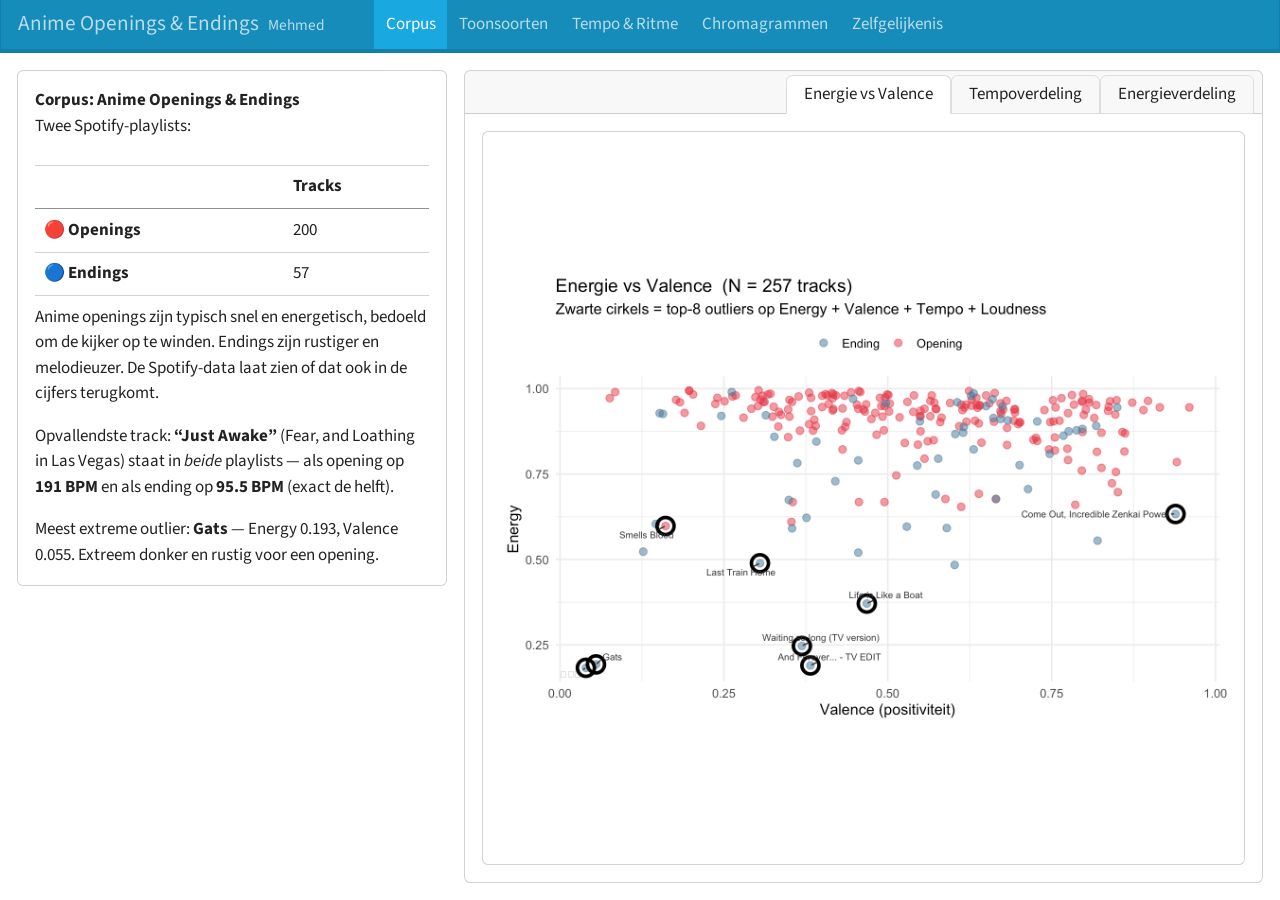
==== index.html @ b769f81e "Week 11: add tempo/rhythm analysis, tempograms, improved layout" ====
<!DOCTYPE html>
<html xmlns="http://www.w3.org/1999/xhtml" lang="en" xml:lang="en"><head>

<meta charset="utf-8">
<meta name="generator" content="quarto-1.6.42">

<meta name="viewport" content="width=device-width, initial-scale=1.0, user-scalable=yes">

<meta name="author" content="Mehmed">

<title>Anime Openings &amp; Endings</title>
<style>
code{white-space: pre-wrap;}
span.smallcaps{font-variant: small-caps;}
div.columns{display: flex; gap: min(4vw, 1.5em);}
div.column{flex: auto; overflow-x: auto;}
div.hanging-indent{margin-left: 1.5em; text-indent: -1.5em;}
ul.task-list{list-style: none;}
ul.task-list li input[type="checkbox"] {
  width: 0.8em;
  margin: 0 0.8em 0.2em -1em; /* quarto-specific, see https://github.com/quarto-dev/quarto-cli/issues/4556 */ 
  vertical-align: middle;
}
</style>


<script src="index_files/libs/clipboard/clipboard.min.js"></script>
<script src="index_files/libs/quarto-html/quarto.js"></script>
<script src="index_files/libs/quarto-html/popper.min.js"></script>
<script src="index_files/libs/quarto-html/tippy.umd.min.js"></script>
<script src="index_files/libs/quarto-html/anchor.min.js"></script>
<link href="index_files/libs/quarto-html/tippy.css" rel="stylesheet">
<link href="index_files/libs/quarto-html/quarto-syntax-highlighting-2f5df379a58b258e96c21c0638c20c03.css" rel="stylesheet" id="quarto-text-highlighting-styles">
<script src="index_files/libs/bootstrap/bootstrap.min.js"></script>
<link href="index_files/libs/bootstrap/bootstrap-icons.css" rel="stylesheet">
<link href="index_files/libs/bootstrap/bootstrap-27db7c3b829d4cfb8eeb6aa21a3af22b.min.css" rel="stylesheet" append-hash="true" id="quarto-bootstrap" data-mode="light">
<script src="index_files/libs/quarto-dashboard/quarto-dashboard.js"></script>
<script src="index_files/libs/quarto-dashboard/stickythead.js"></script>
<script src="index_files/libs/quarto-dashboard/datatables.min.js" kdttablesentinel="true"></script>
<script src="index_files/libs/quarto-dashboard/pdfmake.min.js" kdttablesentinel="true"></script>
<script src="index_files/libs/quarto-dashboard/vfs_fonts.js" kdttablesentinel="true"></script>
<script src="index_files/libs/quarto-dashboard/web-components.js" type="module"></script>
<script src="index_files/libs/quarto-dashboard/components.js"></script>
<link href="index_files/libs/quarto-dashboard/datatables.min.css" rel="stylesheet" kdttablesentinel="true">


</head>

<body class="quarto-dashboard dashboard-fill fullcontent">

<header id="quarto-dashboard-header">
<nav class="navbar navbar-expand-md slim" data-bs-theme="dark">
  <div class="navbar-container container-fluid">
    <button class="navbar-toggler" type="button" data-bs-toggle="collapse" data-bs-target="#dashboard-collapse" aria-controls="dashboard-collapse" aria-expanded="false" aria-label="Toggle navigation">
      <span class="navbar-toggler-icon"></span>
    </button>    


    <div class="navbar-brand-container">       

      <div class="navbar-title">
        <div class="navbar-title-text"><a href="#">Anime Openings &amp; Endings</a></div>
        
        <div class="navbar-author">Mehmed</div>
      </div>
    </div>
<div id="dashboard-collapse" class="navbar-collapse collapse"><ul class="navbar-nav navbar-nav-scroll me-auto" role="tablist"><li class="nav-item" role="presentation"><a id="tab-corpus" class="nav-link active" data-bs-toggle="tab" role="tab" data-bs-target="#corpus" data-scrolling="false" href="#corpus" aria-controls="corpus" aria-selected="true"><span class="nav-link-text">Corpus</span></a></li><li class="nav-item" role="presentation"><a id="tab-toonsoorten" class="nav-link" data-bs-toggle="tab" role="tab" data-bs-target="#toonsoorten" data-scrolling="false" href="#toonsoorten" aria-controls="toonsoorten" aria-selected="false"><span class="nav-link-text">Toonsoorten</span></a></li><li class="nav-item" role="presentation"><a id="tab-tempo-ritme" class="nav-link" data-bs-toggle="tab" role="tab" data-bs-target="#tempo-ritme" data-scrolling="false" href="#tempo-ritme" aria-controls="tempo-ritme" aria-selected="false"><span class="nav-link-text">Tempo &amp; Ritme</span></a></li><li class="nav-item" role="presentation"><a id="tab-chromagrammen" class="nav-link" data-bs-toggle="tab" role="tab" data-bs-target="#chromagrammen" data-scrolling="false" href="#chromagrammen" aria-controls="chromagrammen" aria-selected="false"><span class="nav-link-text">Chromagrammen</span></a></li><li class="nav-item" role="presentation"><a id="tab-zelfgelijkenis" class="nav-link" data-bs-toggle="tab" role="tab" data-bs-target="#zelfgelijkenis" data-scrolling="false" href="#zelfgelijkenis" aria-controls="zelfgelijkenis" aria-selected="false"><span class="nav-link-text">Zelfgelijkenis</span></a></li></ul></div></div>
</nav>
</header>
<div class="page-layout-custom quarto-dashboard-content bslib-gap-spacing html-fill-container bslib-page-fill quarto-dashboard-pages">  

<div class="bslib-grid-item html-fill-item tab-content bslib-grid" data-layout="fill" style="display: grid; grid-template-columns: minmax(3em, 1fr);
grid-auto-rows: minmax(0, 1fr);">
<div id="corpus" class="dashboard-page tab-pane show active html-fill-item html-fill-container" data-orientation="columns" aria-labelledby="tab-corpus">
<div class="html-fill-item html-fill-container bslib-grid" style="display: grid; grid-template-columns: minmax(3em, 35fr) minmax(3em, 65fr);
grid-auto-rows: minmax(0, 1fr);">
<div class="html-fill-item html-fill-container bslib-grid" style="display: grid; grid-template-rows: minmax(3em, 1fr); grid-auto-columns: minmax(0, 1fr);">
<div class="html-fill-item html-fill-container bslib-grid" style="display: grid; grid-template-columns: minmax(3em, 1fr);
grid-auto-rows: minmax(0, 1fr);">
<div class="html-fill-item html-fill-container bslib-grid" style="display: grid; grid-template-rows: minmax(3em, max-content); grid-auto-columns: minmax(0, 1fr);">
<div class="card html-fill-item html-fill-container bslib-card" data-fill="false" data-bslib-card-init="" data-require-bs-caller="card()" data-full-screen="false">
<div class="card-body html-fill-item html-fill-container">
<strong>Corpus: Anime Openings &amp; Endings</strong>
<p>Twee Spotify-playlists:</p>
<table class="caption-top table">
<thead>
<tr class="header">
<th></th>
<th>Tracks</th>
</tr>
</thead>
<tbody>
<tr class="odd">
<td>🔴 <strong>Openings</strong></td>
<td>200</td>
</tr>
<tr class="even">
<td>🔵 <strong>Endings</strong></td>
<td>57</td>
</tr>
</tbody>
</table>
<p>Anime openings zijn typisch snel en energetisch, bedoeld om de kijker op te winden. Endings zijn rustiger en melodieuzer. De Spotify-data laat zien of dat ook in de cijfers terugkomt.</p>
<p>Opvallendste track: <strong>“Just Awake”</strong> (Fear, and Loathing in Las Vegas) staat in <em>beide</em> playlists — als opening op <strong>191 BPM</strong> en als ending op <strong>95.5 BPM</strong> (exact de helft).</p>
<p>Meest extreme outlier: <strong>Gats</strong> — Energy 0.193, Valence 0.055. Extreem donker en rustig voor een opening.</p>
</div>
<bslib-tooltip placement="auto" bsoptions="[]" data-require-bs-version="5" data-require-bs-caller="tooltip()">
    <template>Expand</template>
    <span class="bslib-full-screen-enter badge rounded-pill">
        <svg xmlns="http://www.w3.org/2000/svg" viewbox="0 0 24 24" style="height:1em;width:1em;" aria-hidden="true" role="img"><path d="M20 5C20 4.4 19.6 4 19 4H13C12.4 4 12 3.6 12 3C12 2.4 12.4 2 13 2H21C21.6 2 22 2.4 22 3V11C22 11.6 21.6 12 21 12C20.4 12 20 11.6 20 11V5ZM4 19C4 19.6 4.4 20 5 20H11C11.6 20 12 20.4 12 21C12 21.6 11.6 22 11 22H3C2.4 22 2 21.6 2 21V13C2 12.4 2.4 12 3 12C3.6 12 4 12.4 4 13V19Z"></path></svg>
    </span>
</bslib-tooltip><script data-bslib-card-init="">bslib.Card.initializeAllCards();</script></div>
</div>
</div>
</div><div class="html-fill-item html-fill-container bslib-grid" style="display: grid; grid-template-columns: minmax(3em, 1fr);
grid-auto-rows: minmax(0, 1fr);">
<div class="card tabset html-fill-item html-fill-container bslib-card" data-bslib-card-init="" data-require-bs-caller="card()" data-full-screen="false">
<div class="card-header bslib-navs-card-title"><div class="card-title"><span style="display: inline">

</span></div><ul class="nav nav-tabs card-header-tabs" role="tablist" data-tabsetid="card-tabset-2"><li class="nav-item" role="presentation"><a href="#card-tabset-2-1" role="tab" data-toggle="tab" data-bs-toggle="tab" data-value="Energie vs Valence" aria-selected="true" class="nav-link active">Energie vs Valence</a></li><li class="nav-item" role="presentation"><a href="#card-tabset-2-2" role="tab" data-toggle="tab" data-bs-toggle="tab" data-value="Tempoverdeling" aria-selected="false" class="nav-link">Tempoverdeling</a></li><li class="nav-item" role="presentation"><a href="#card-tabset-2-3" role="tab" data-toggle="tab" data-bs-toggle="tab" data-value="Energieverdeling" aria-selected="false" class="nav-link">Energieverdeling</a></li></ul></div>



<div class="tab-content html-fill-item html-fill-container" data-tabset-id="card-tabset-2"><div class="tab-pane active show html-fill-item html-fill-container" role="tabpanel" id="card-tabset-2-1"><div class="card-body html-fill-item html-fill-container" data-title="Energie vs Valence">
<div class="html-fill-item html-fill-container bslib-grid" style="display: grid; grid-template-rows: minmax(3em, 1fr); grid-auto-columns: minmax(0, 1fr);">
<div class="card cell html-fill-item html-fill-container bslib-card" data-bslib-card-init="" data-require-bs-caller="card()" data-full-screen="false">
<div class="card-body html-fill-item html-fill-container">
<div class="cell-output-display html-fill-item html-fill-container">
<img src="index_files/figure-html/corpus-scatter-1.png" class="img-fluid quarto-dashboard-img-contain">
</div>
</div>
<bslib-tooltip placement="auto" bsoptions="[]" data-require-bs-version="5" data-require-bs-caller="tooltip()">
    <template>Expand</template>
    <span class="bslib-full-screen-enter badge rounded-pill">
        <svg xmlns="http://www.w3.org/2000/svg" viewbox="0 0 24 24" style="height:1em;width:1em;" aria-hidden="true" role="img"><path d="M20 5C20 4.4 19.6 4 19 4H13C12.4 4 12 3.6 12 3C12 2.4 12.4 2 13 2H21C21.6 2 22 2.4 22 3V11C22 11.6 21.6 12 21 12C20.4 12 20 11.6 20 11V5ZM4 19C4 19.6 4.4 20 5 20H11C11.6 20 12 20.4 12 21C12 21.6 11.6 22 11 22H3C2.4 22 2 21.6 2 21V13C2 12.4 2.4 12 3 12C3.6 12 4 12.4 4 13V19Z"></path></svg>
    </span>
</bslib-tooltip><script data-bslib-card-init="">bslib.Card.initializeAllCards();</script></div>
</div>
</div></div><div class="tab-pane html-fill-item html-fill-container" role="tabpanel" id="card-tabset-2-2"><div class="card-body html-fill-item html-fill-container" data-title="Tempoverdeling">
<div class="html-fill-item html-fill-container bslib-grid" style="display: grid; grid-template-rows: minmax(3em, 1fr); grid-auto-columns: minmax(0, 1fr);">
<div class="card cell html-fill-item html-fill-container bslib-card" data-bslib-card-init="" data-require-bs-caller="card()" data-full-screen="false">
<div class="card-body html-fill-item html-fill-container">
<div class="cell-output-display html-fill-item html-fill-container">
<img src="index_files/figure-html/tempo-dist-1.png" class="img-fluid quarto-dashboard-img-contain">
</div>
</div>
<bslib-tooltip placement="auto" bsoptions="[]" data-require-bs-version="5" data-require-bs-caller="tooltip()">
    <template>Expand</template>
    <span class="bslib-full-screen-enter badge rounded-pill">
        <svg xmlns="http://www.w3.org/2000/svg" viewbox="0 0 24 24" style="height:1em;width:1em;" aria-hidden="true" role="img"><path d="M20 5C20 4.4 19.6 4 19 4H13C12.4 4 12 3.6 12 3C12 2.4 12.4 2 13 2H21C21.6 2 22 2.4 22 3V11C22 11.6 21.6 12 21 12C20.4 12 20 11.6 20 11V5ZM4 19C4 19.6 4.4 20 5 20H11C11.6 20 12 20.4 12 21C12 21.6 11.6 22 11 22H3C2.4 22 2 21.6 2 21V13C2 12.4 2.4 12 3 12C3.6 12 4 12.4 4 13V19Z"></path></svg>
    </span>
</bslib-tooltip><script data-bslib-card-init="">bslib.Card.initializeAllCards();</script></div>
</div>
</div></div><div class="tab-pane html-fill-item html-fill-container" role="tabpanel" id="card-tabset-2-3"><div class="card-body html-fill-item html-fill-container" data-title="Energieverdeling">
<div class="html-fill-item html-fill-container bslib-grid" style="display: grid; grid-template-rows: minmax(3em, 1fr); grid-auto-columns: minmax(0, 1fr);">
<div class="card cell html-fill-item html-fill-container bslib-card" data-bslib-card-init="" data-require-bs-caller="card()" data-full-screen="false">
<div class="card-body html-fill-item html-fill-container">
<div class="cell-output-display html-fill-item html-fill-container">
<img src="index_files/figure-html/energy-dist-1.png" class="img-fluid quarto-dashboard-img-contain">
</div>
</div>
<bslib-tooltip placement="auto" bsoptions="[]" data-require-bs-version="5" data-require-bs-caller="tooltip()">
    <template>Expand</template>
    <span class="bslib-full-screen-enter badge rounded-pill">
        <svg xmlns="http://www.w3.org/2000/svg" viewbox="0 0 24 24" style="height:1em;width:1em;" aria-hidden="true" role="img"><path d="M20 5C20 4.4 19.6 4 19 4H13C12.4 4 12 3.6 12 3C12 2.4 12.4 2 13 2H21C21.6 2 22 2.4 22 3V11C22 11.6 21.6 12 21 12C20.4 12 20 11.6 20 11V5ZM4 19C4 19.6 4.4 20 5 20H11C11.6 20 12 20.4 12 21C12 21.6 11.6 22 11 22H3C2.4 22 2 21.6 2 21V13C2 12.4 2.4 12 3 12C3.6 12 4 12.4 4 13V19Z"></path></svg>
    </span>
</bslib-tooltip><script data-bslib-card-init="">bslib.Card.initializeAllCards();</script></div>
</div>
</div></div></div><bslib-tooltip placement="auto" bsoptions="[]" data-require-bs-version="5" data-require-bs-caller="tooltip()">
    <template>Expand</template>
    <span class="bslib-full-screen-enter badge rounded-pill">
        <svg xmlns="http://www.w3.org/2000/svg" viewbox="0 0 24 24" style="height:1em;width:1em;" aria-hidden="true" role="img"><path d="M20 5C20 4.4 19.6 4 19 4H13C12.4 4 12 3.6 12 3C12 2.4 12.4 2 13 2H21C21.6 2 22 2.4 22 3V11C22 11.6 21.6 12 21 12C20.4 12 20 11.6 20 11V5ZM4 19C4 19.6 4.4 20 5 20H11C11.6 20 12 20.4 12 21C12 21.6 11.6 22 11 22H3C2.4 22 2 21.6 2 21V13C2 12.4 2.4 12 3 12C3.6 12 4 12.4 4 13V19Z"></path></svg>
    </span>
</bslib-tooltip><script data-bslib-card-init="">bslib.Card.initializeAllCards();</script></div>
</div>
</div>
</div><div id="toonsoorten" class="dashboard-page tab-pane grid-skip html-fill-item html-fill-container" data-orientation="columns" aria-labelledby="tab-toonsoorten">
<div class="html-fill-item html-fill-container bslib-grid" style="display: grid; grid-template-columns: minmax(3em, 50fr) minmax(3em, 50fr);
grid-auto-rows: minmax(0, 1fr);">
<div class="html-fill-item html-fill-container bslib-grid" style="display: grid; grid-template-rows: minmax(3em, 1fr) minmax(3em, 1fr); grid-auto-columns: minmax(0, 1fr);">
<div class="html-fill-item html-fill-container bslib-grid" style="display: grid; grid-template-columns: minmax(3em, 1fr);
grid-auto-rows: minmax(0, 1fr);">
<div class="html-fill-item html-fill-container bslib-grid" style="display: grid; grid-template-rows: minmax(3em, 1fr); grid-auto-columns: minmax(0, 1fr);">
<div class="card cell html-fill-item html-fill-container bslib-card" data-bslib-card-init="" data-require-bs-caller="card()" data-full-screen="false">
<div class="card-body html-fill-item html-fill-container">
<div class="cell-output-display html-fill-item html-fill-container">
<img src="index_files/figure-html/key-dist-1.png" class="img-fluid quarto-dashboard-img-contain">
</div>
</div>
<bslib-tooltip placement="auto" bsoptions="[]" data-require-bs-version="5" data-require-bs-caller="tooltip()">
    <template>Expand</template>
    <span class="bslib-full-screen-enter badge rounded-pill">
        <svg xmlns="http://www.w3.org/2000/svg" viewbox="0 0 24 24" style="height:1em;width:1em;" aria-hidden="true" role="img"><path d="M20 5C20 4.4 19.6 4 19 4H13C12.4 4 12 3.6 12 3C12 2.4 12.4 2 13 2H21C21.6 2 22 2.4 22 3V11C22 11.6 21.6 12 21 12C20.4 12 20 11.6 20 11V5ZM4 19C4 19.6 4.4 20 5 20H11C11.6 20 12 20.4 12 21C12 21.6 11.6 22 11 22H3C2.4 22 2 21.6 2 21V13C2 12.4 2.4 12 3 12C3.6 12 4 12.4 4 13V19Z"></path></svg>
    </span>
</bslib-tooltip><script data-bslib-card-init="">bslib.Card.initializeAllCards();</script></div>
</div>
</div>
<div class="html-fill-item html-fill-container bslib-grid" style="display: grid; grid-template-columns: minmax(3em, 1fr);
grid-auto-rows: minmax(0, 1fr);">
<div class="html-fill-item html-fill-container bslib-grid" style="display: grid; grid-template-rows: minmax(3em, 1fr); grid-auto-columns: minmax(0, 1fr);">
<div class="card cell html-fill-item html-fill-container bslib-card" data-bslib-card-init="" data-require-bs-caller="card()" data-full-screen="false">
<div class="card-body html-fill-item html-fill-container">
<div class="cell-output-display html-fill-item html-fill-container">
<img src="index_files/figure-html/mode-valence-1.png" class="img-fluid quarto-dashboard-img-contain">
</div>
</div>
<bslib-tooltip placement="auto" bsoptions="[]" data-require-bs-version="5" data-require-bs-caller="tooltip()">
    <template>Expand</template>
    <span class="bslib-full-screen-enter badge rounded-pill">
        <svg xmlns="http://www.w3.org/2000/svg" viewbox="0 0 24 24" style="height:1em;width:1em;" aria-hidden="true" role="img"><path d="M20 5C20 4.4 19.6 4 19 4H13C12.4 4 12 3.6 12 3C12 2.4 12.4 2 13 2H21C21.6 2 22 2.4 22 3V11C22 11.6 21.6 12 21 12C20.4 12 20 11.6 20 11V5ZM4 19C4 19.6 4.4 20 5 20H11C11.6 20 12 20.4 12 21C12 21.6 11.6 22 11 22H3C2.4 22 2 21.6 2 21V13C2 12.4 2.4 12 3 12C3.6 12 4 12.4 4 13V19Z"></path></svg>
    </span>
</bslib-tooltip><script data-bslib-card-init="">bslib.Card.initializeAllCards();</script></div>
</div>
</div>
</div><div class="html-fill-item html-fill-container bslib-grid" style="display: grid; grid-template-columns: minmax(3em, 1fr) minmax(3em, 1fr);
grid-auto-rows: minmax(0, 1fr);">
<div class="html-fill-item html-fill-container bslib-grid" style="display: grid; grid-template-rows: minmax(3em, 1fr); grid-auto-columns: minmax(0, 1fr);">
<div class="html-fill-item html-fill-container bslib-grid" style="display: grid; grid-template-columns: minmax(3em, 1fr);
grid-auto-rows: minmax(0, 1fr);">
<div class="card cell html-fill-item html-fill-container bslib-card" data-bslib-card-init="" data-require-bs-caller="card()" data-full-screen="false">
<div class="card-body html-fill-item html-fill-container">
<div class="cell-output-display html-fill-item html-fill-container">
<img src="index_files/figure-html/key-energy-1.png" class="img-fluid quarto-dashboard-img-contain">
</div>
</div>
<bslib-tooltip placement="auto" bsoptions="[]" data-require-bs-version="5" data-require-bs-caller="tooltip()">
    <template>Expand</template>
    <span class="bslib-full-screen-enter badge rounded-pill">
        <svg xmlns="http://www.w3.org/2000/svg" viewbox="0 0 24 24" style="height:1em;width:1em;" aria-hidden="true" role="img"><path d="M20 5C20 4.4 19.6 4 19 4H13C12.4 4 12 3.6 12 3C12 2.4 12.4 2 13 2H21C21.6 2 22 2.4 22 3V11C22 11.6 21.6 12 21 12C20.4 12 20 11.6 20 11V5ZM4 19C4 19.6 4.4 20 5 20H11C11.6 20 12 20.4 12 21C12 21.6 11.6 22 11 22H3C2.4 22 2 21.6 2 21V13C2 12.4 2.4 12 3 12C3.6 12 4 12.4 4 13V19Z"></path></svg>
    </span>
</bslib-tooltip><script data-bslib-card-init="">bslib.Card.initializeAllCards();</script></div>
</div>
</div><div class="html-fill-item html-fill-container bslib-grid" style="display: grid; grid-template-rows: minmax(3em, 1fr); grid-auto-columns: minmax(0, 1fr);">
<div class="html-fill-item html-fill-container bslib-grid" style="display: grid; grid-template-columns: minmax(3em, 1fr);
grid-auto-rows: minmax(0, 1fr);">
<div class="card cell html-fill-item html-fill-container bslib-card" data-bslib-card-init="" data-require-bs-caller="card()" data-full-screen="false">
<div class="card-body html-fill-item html-fill-container">
<div class="cell-output-display html-fill-item html-fill-container">
<img src="index_files/figure-html/key-tempo-1.png" class="img-fluid quarto-dashboard-img-contain">
</div>
</div>
<bslib-tooltip placement="auto" bsoptions="[]" data-require-bs-version="5" data-require-bs-caller="tooltip()">
    <template>Expand</template>
    <span class="bslib-full-screen-enter badge rounded-pill">
        <svg xmlns="http://www.w3.org/2000/svg" viewbox="0 0 24 24" style="height:1em;width:1em;" aria-hidden="true" role="img"><path d="M20 5C20 4.4 19.6 4 19 4H13C12.4 4 12 3.6 12 3C12 2.4 12.4 2 13 2H21C21.6 2 22 2.4 22 3V11C22 11.6 21.6 12 21 12C20.4 12 20 11.6 20 11V5ZM4 19C4 19.6 4.4 20 5 20H11C11.6 20 12 20.4 12 21C12 21.6 11.6 22 11 22H3C2.4 22 2 21.6 2 21V13C2 12.4 2.4 12 3 12C3.6 12 4 12.4 4 13V19Z"></path></svg>
    </span>
</bslib-tooltip><script data-bslib-card-init="">bslib.Card.initializeAllCards();</script></div>
</div>
</div>
</div>
</div>
</div><div id="tempo-ritme" class="dashboard-page tab-pane grid-skip html-fill-item html-fill-container" data-orientation="columns" aria-labelledby="tab-tempo-ritme">
<div class="html-fill-item html-fill-container bslib-grid" style="display: grid; grid-template-columns: minmax(3em, 50fr) minmax(3em, 50fr);
grid-auto-rows: minmax(0, 1fr);">
<div class="html-fill-item html-fill-container bslib-grid" style="display: grid; grid-template-rows: minmax(3em, 1fr) minmax(3em, 1fr); grid-auto-columns: minmax(0, 1fr);">
<div class="html-fill-item html-fill-container bslib-grid" style="display: grid; grid-template-columns: minmax(3em, 1fr);
grid-auto-rows: minmax(0, 1fr);">
<div class="html-fill-item html-fill-container bslib-grid" style="display: grid; grid-template-rows: minmax(3em, 1fr); grid-auto-columns: minmax(0, 1fr);">
<div class="card cell html-fill-item html-fill-container bslib-card" data-bslib-card-init="" data-require-bs-caller="card()" data-full-screen="false">
<div class="card-body html-fill-item html-fill-container">
<div class="cell-output-display html-fill-item html-fill-container">
<img src="index_files/figure-html/tempo-hist-detail-1.png" class="img-fluid quarto-dashboard-img-contain">
</div>
</div>
<bslib-tooltip placement="auto" bsoptions="[]" data-require-bs-version="5" data-require-bs-caller="tooltip()">
    <template>Expand</template>
    <span class="bslib-full-screen-enter badge rounded-pill">
        <svg xmlns="http://www.w3.org/2000/svg" viewbox="0 0 24 24" style="height:1em;width:1em;" aria-hidden="true" role="img"><path d="M20 5C20 4.4 19.6 4 19 4H13C12.4 4 12 3.6 12 3C12 2.4 12.4 2 13 2H21C21.6 2 22 2.4 22 3V11C22 11.6 21.6 12 21 12C20.4 12 20 11.6 20 11V5ZM4 19C4 19.6 4.4 20 5 20H11C11.6 20 12 20.4 12 21C12 21.6 11.6 22 11 22H3C2.4 22 2 21.6 2 21V13C2 12.4 2.4 12 3 12C3.6 12 4 12.4 4 13V19Z"></path></svg>
    </span>
</bslib-tooltip><script data-bslib-card-init="">bslib.Card.initializeAllCards();</script></div>
</div>
</div>
<div class="html-fill-item html-fill-container bslib-grid" style="display: grid; grid-template-columns: minmax(3em, 1fr);
grid-auto-rows: minmax(0, 1fr);">
<div class="html-fill-item html-fill-container bslib-grid" style="display: grid; grid-template-rows: minmax(3em, 1fr); grid-auto-columns: minmax(0, 1fr);">
<div class="card cell html-fill-item html-fill-container bslib-card" data-bslib-card-init="" data-require-bs-caller="card()" data-full-screen="false">
<div class="card-body html-fill-item html-fill-container">
<div class="cell-output-display html-fill-item html-fill-container">
<img src="index_files/figure-html/tempo-dance-1.png" class="img-fluid quarto-dashboard-img-contain">
</div>
</div>
<bslib-tooltip placement="auto" bsoptions="[]" data-require-bs-version="5" data-require-bs-caller="tooltip()">
    <template>Expand</template>
    <span class="bslib-full-screen-enter badge rounded-pill">
        <svg xmlns="http://www.w3.org/2000/svg" viewbox="0 0 24 24" style="height:1em;width:1em;" aria-hidden="true" role="img"><path d="M20 5C20 4.4 19.6 4 19 4H13C12.4 4 12 3.6 12 3C12 2.4 12.4 2 13 2H21C21.6 2 22 2.4 22 3V11C22 11.6 21.6 12 21 12C20.4 12 20 11.6 20 11V5ZM4 19C4 19.6 4.4 20 5 20H11C11.6 20 12 20.4 12 21C12 21.6 11.6 22 11 22H3C2.4 22 2 21.6 2 21V13C2 12.4 2.4 12 3 12C3.6 12 4 12.4 4 13V19Z"></path></svg>
    </span>
</bslib-tooltip><script data-bslib-card-init="">bslib.Card.initializeAllCards();</script></div>
</div>
</div>
</div><div class="html-fill-item html-fill-container bslib-grid" style="display: grid; grid-template-columns: minmax(3em, 1fr);
grid-auto-rows: minmax(0, 1fr);">
<div class="card tabset html-fill-item html-fill-container bslib-card" data-bslib-card-init="" data-require-bs-caller="card()" data-full-screen="false">
<div class="card-header bslib-navs-card-title"><div class="card-title"><span style="display: inline">

</span></div><ul class="nav nav-tabs card-header-tabs" role="tablist" data-tabsetid="card-tabset-12"><li class="nav-item" role="presentation"><a href="#card-tabset-12-1" role="tab" data-toggle="tab" data-bs-toggle="tab" data-value="Energie-verloop Opening" aria-selected="true" class="nav-link active">Energie-verloop Opening</a></li><li class="nav-item" role="presentation"><a href="#card-tabset-12-2" role="tab" data-toggle="tab" data-bs-toggle="tab" data-value="Energie-verloop Ending" aria-selected="false" class="nav-link">Energie-verloop Ending</a></li><li class="nav-item" role="presentation"><a href="#card-tabset-12-3" role="tab" data-toggle="tab" data-bs-toggle="tab" data-value="Opening vs Ending (genormaliseerd)" aria-selected="false" class="nav-link">Opening vs Ending (genormaliseerd)</a></li></ul></div>



<div class="tab-content html-fill-item html-fill-container" data-tabset-id="card-tabset-12"><div class="tab-pane active show html-fill-item html-fill-container" role="tabpanel" id="card-tabset-12-1"><div class="card-body html-fill-item html-fill-container" data-title="Energie-verloop Opening">
<div class="html-fill-item html-fill-container bslib-grid" style="display: grid; grid-template-rows: minmax(3em, 1fr) minmax(3em, max-content); grid-auto-columns: minmax(0, 1fr);">
<div class="card cell html-fill-item html-fill-container bslib-card" data-bslib-card-init="" data-require-bs-caller="card()" data-full-screen="false">
<div class="card-body html-fill-item html-fill-container">
<div class="cell-output-display html-fill-item html-fill-container">
<img src="index_files/figure-html/tempogram-opening-1.png" class="img-fluid quarto-dashboard-img-contain">
</div>
</div>
<bslib-tooltip placement="auto" bsoptions="[]" data-require-bs-version="5" data-require-bs-caller="tooltip()">
    <template>Expand</template>
    <span class="bslib-full-screen-enter badge rounded-pill">
        <svg xmlns="http://www.w3.org/2000/svg" viewbox="0 0 24 24" style="height:1em;width:1em;" aria-hidden="true" role="img"><path d="M20 5C20 4.4 19.6 4 19 4H13C12.4 4 12 3.6 12 3C12 2.4 12.4 2 13 2H21C21.6 2 22 2.4 22 3V11C22 11.6 21.6 12 21 12C20.4 12 20 11.6 20 11V5ZM4 19C4 19.6 4.4 20 5 20H11C11.6 20 12 20.4 12 21C12 21.6 11.6 22 11 22H3C2.4 22 2 21.6 2 21V13C2 12.4 2.4 12 3 12C3.6 12 4 12.4 4 13V19Z"></path></svg>
    </span>
</bslib-tooltip><script data-bslib-card-init="">bslib.Card.initializeAllCards();</script></div>
<div class="card html-fill-item html-fill-container bslib-card" data-fill="false" data-bslib-card-init="" data-require-bs-caller="card()" data-full-screen="false">
<div class="card-body html-fill-item html-fill-container">
<p>Werkelijke chroma-energie per tijdsframe uit <strong>Sonic Visualiser</strong>. Je ziet de intro (0–20s) rustig opbouwen, gevolgd door de agressieve body met hoge constante energie, en een breakdown rond ~100s.</p>
</div>
<bslib-tooltip placement="auto" bsoptions="[]" data-require-bs-version="5" data-require-bs-caller="tooltip()">
    <template>Expand</template>
    <span class="bslib-full-screen-enter badge rounded-pill">
        <svg xmlns="http://www.w3.org/2000/svg" viewbox="0 0 24 24" style="height:1em;width:1em;" aria-hidden="true" role="img"><path d="M20 5C20 4.4 19.6 4 19 4H13C12.4 4 12 3.6 12 3C12 2.4 12.4 2 13 2H21C21.6 2 22 2.4 22 3V11C22 11.6 21.6 12 21 12C20.4 12 20 11.6 20 11V5ZM4 19C4 19.6 4.4 20 5 20H11C11.6 20 12 20.4 12 21C12 21.6 11.6 22 11 22H3C2.4 22 2 21.6 2 21V13C2 12.4 2.4 12 3 12C3.6 12 4 12.4 4 13V19Z"></path></svg>
    </span>
</bslib-tooltip><script data-bslib-card-init="">bslib.Card.initializeAllCards();</script></div>
</div>
</div></div><div class="tab-pane html-fill-item html-fill-container" role="tabpanel" id="card-tabset-12-2"><div class="card-body html-fill-item html-fill-container" data-title="Energie-verloop Ending">
<div class="html-fill-item html-fill-container bslib-grid" style="display: grid; grid-template-rows: minmax(3em, 1fr) minmax(3em, max-content); grid-auto-columns: minmax(0, 1fr);">
<div class="card cell html-fill-item html-fill-container bslib-card" data-bslib-card-init="" data-require-bs-caller="card()" data-full-screen="false">
<div class="card-body html-fill-item html-fill-container">
<div class="cell-output-display html-fill-item html-fill-container">
<img src="index_files/figure-html/tempogram-ending-1.png" class="img-fluid quarto-dashboard-img-contain">
</div>
</div>
<bslib-tooltip placement="auto" bsoptions="[]" data-require-bs-version="5" data-require-bs-caller="tooltip()">
    <template>Expand</template>
    <span class="bslib-full-screen-enter badge rounded-pill">
        <svg xmlns="http://www.w3.org/2000/svg" viewbox="0 0 24 24" style="height:1em;width:1em;" aria-hidden="true" role="img"><path d="M20 5C20 4.4 19.6 4 19 4H13C12.4 4 12 3.6 12 3C12 2.4 12.4 2 13 2H21C21.6 2 22 2.4 22 3V11C22 11.6 21.6 12 21 12C20.4 12 20 11.6 20 11V5ZM4 19C4 19.6 4.4 20 5 20H11C11.6 20 12 20.4 12 21C12 21.6 11.6 22 11 22H3C2.4 22 2 21.6 2 21V13C2 12.4 2.4 12 3 12C3.6 12 4 12.4 4 13V19Z"></path></svg>
    </span>
</bslib-tooltip><script data-bslib-card-init="">bslib.Card.initializeAllCards();</script></div>
<div class="card html-fill-item html-fill-container bslib-card" data-fill="false" data-bslib-card-init="" data-require-bs-caller="card()" data-full-screen="false">
<div class="card-body html-fill-item html-fill-container">
<p>Dezelfde structuur, maar twee keer zo langzaam. De intro duurt langer (~40s), de breakdown is duidelijker gespreid. Dit verklaart waarom de ending <strong>rustiger aanvoelt</strong> ondanks dezelfde akkoorden.</p>
</div>
<bslib-tooltip placement="auto" bsoptions="[]" data-require-bs-version="5" data-require-bs-caller="tooltip()">
    <template>Expand</template>
    <span class="bslib-full-screen-enter badge rounded-pill">
        <svg xmlns="http://www.w3.org/2000/svg" viewbox="0 0 24 24" style="height:1em;width:1em;" aria-hidden="true" role="img"><path d="M20 5C20 4.4 19.6 4 19 4H13C12.4 4 12 3.6 12 3C12 2.4 12.4 2 13 2H21C21.6 2 22 2.4 22 3V11C22 11.6 21.6 12 21 12C20.4 12 20 11.6 20 11V5ZM4 19C4 19.6 4.4 20 5 20H11C11.6 20 12 20.4 12 21C12 21.6 11.6 22 11 22H3C2.4 22 2 21.6 2 21V13C2 12.4 2.4 12 3 12C3.6 12 4 12.4 4 13V19Z"></path></svg>
    </span>
</bslib-tooltip><script data-bslib-card-init="">bslib.Card.initializeAllCards();</script></div>
</div>
</div></div><div class="tab-pane html-fill-item html-fill-container" role="tabpanel" id="card-tabset-12-3"><div class="card-body html-fill-item html-fill-container" data-title="Opening vs Ending (genormaliseerd)">
<div class="html-fill-item html-fill-container bslib-grid" style="display: grid; grid-template-rows: minmax(3em, 1fr); grid-auto-columns: minmax(0, 1fr);">
<div class="card cell html-fill-item html-fill-container bslib-card" data-bslib-card-init="" data-require-bs-caller="card()" data-full-screen="false">
<div class="card-body html-fill-item html-fill-container">
<div class="cell-output-display html-fill-item html-fill-container">
<img src="index_files/figure-html/tempogram-compare-1.png" class="img-fluid quarto-dashboard-img-contain">
</div>
</div>
<bslib-tooltip placement="auto" bsoptions="[]" data-require-bs-version="5" data-require-bs-caller="tooltip()">
    <template>Expand</template>
    <span class="bslib-full-screen-enter badge rounded-pill">
        <svg xmlns="http://www.w3.org/2000/svg" viewbox="0 0 24 24" style="height:1em;width:1em;" aria-hidden="true" role="img"><path d="M20 5C20 4.4 19.6 4 19 4H13C12.4 4 12 3.6 12 3C12 2.4 12.4 2 13 2H21C21.6 2 22 2.4 22 3V11C22 11.6 21.6 12 21 12C20.4 12 20 11.6 20 11V5ZM4 19C4 19.6 4.4 20 5 20H11C11.6 20 12 20.4 12 21C12 21.6 11.6 22 11 22H3C2.4 22 2 21.6 2 21V13C2 12.4 2.4 12 3 12C3.6 12 4 12.4 4 13V19Z"></path></svg>
    </span>
</bslib-tooltip><script data-bslib-card-init="">bslib.Card.initializeAllCards();</script></div>
</div>
</div></div></div><bslib-tooltip placement="auto" bsoptions="[]" data-require-bs-version="5" data-require-bs-caller="tooltip()">
    <template>Expand</template>
    <span class="bslib-full-screen-enter badge rounded-pill">
        <svg xmlns="http://www.w3.org/2000/svg" viewbox="0 0 24 24" style="height:1em;width:1em;" aria-hidden="true" role="img"><path d="M20 5C20 4.4 19.6 4 19 4H13C12.4 4 12 3.6 12 3C12 2.4 12.4 2 13 2H21C21.6 2 22 2.4 22 3V11C22 11.6 21.6 12 21 12C20.4 12 20 11.6 20 11V5ZM4 19C4 19.6 4.4 20 5 20H11C11.6 20 12 20.4 12 21C12 21.6 11.6 22 11 22H3C2.4 22 2 21.6 2 21V13C2 12.4 2.4 12 3 12C3.6 12 4 12.4 4 13V19Z"></path></svg>
    </span>
</bslib-tooltip><script data-bslib-card-init="">bslib.Card.initializeAllCards();</script></div>
</div>
</div>
</div><div id="chromagrammen" class="dashboard-page tab-pane grid-skip html-fill-item html-fill-container" data-orientation="columns" aria-labelledby="tab-chromagrammen">
<div class="html-fill-item html-fill-container bslib-grid" style="display: grid; grid-template-columns: minmax(3em, 55fr) minmax(3em, 45fr);
grid-auto-rows: minmax(0, 1fr);">
<div class="html-fill-item html-fill-container bslib-grid" style="display: grid; grid-template-rows: minmax(3em, 1fr); grid-auto-columns: minmax(0, 1fr);">
<div class="card tabset html-fill-item html-fill-container bslib-card" data-bslib-card-init="" data-require-bs-caller="card()" data-full-screen="false">
<div class="card-header bslib-navs-card-title"><div class="card-title"><span style="display: inline">

</span></div><ul class="nav nav-tabs card-header-tabs" role="tablist" data-tabsetid="card-tabset-18"><li class="nav-item" role="presentation"><a href="#card-tabset-18-1" role="tab" data-toggle="tab" data-bs-toggle="tab" data-value="Opening (191 BPM)" aria-selected="true" class="nav-link active">Opening (191 BPM)</a></li><li class="nav-item" role="presentation"><a href="#card-tabset-18-2" role="tab" data-toggle="tab" data-bs-toggle="tab" data-value="Ending (95.5 BPM)" aria-selected="false" class="nav-link">Ending (95.5 BPM)</a></li></ul></div>


<div class="tab-content html-fill-item html-fill-container" data-tabset-id="card-tabset-18"><div class="tab-pane active show html-fill-item html-fill-container" role="tabpanel" id="card-tabset-18-1"><div class="card-body html-fill-item html-fill-container" data-title="Opening (191 BPM)">
<div class="html-fill-item html-fill-container bslib-grid" style="display: grid; grid-template-columns: minmax(3em, 1fr);
grid-auto-rows: minmax(0, 1fr);">
<div class="card cell html-fill-item html-fill-container bslib-card" data-bslib-card-init="" data-require-bs-caller="card()" data-full-screen="false">
<div class="card-body html-fill-item html-fill-container">
<div class="cell-output-display html-fill-item html-fill-container">
<img src="index_files/figure-html/chroma-opening-1.png" class="img-fluid quarto-dashboard-img-contain">
</div>
</div>
<bslib-tooltip placement="auto" bsoptions="[]" data-require-bs-version="5" data-require-bs-caller="tooltip()">
    <template>Expand</template>
    <span class="bslib-full-screen-enter badge rounded-pill">
        <svg xmlns="http://www.w3.org/2000/svg" viewbox="0 0 24 24" style="height:1em;width:1em;" aria-hidden="true" role="img"><path d="M20 5C20 4.4 19.6 4 19 4H13C12.4 4 12 3.6 12 3C12 2.4 12.4 2 13 2H21C21.6 2 22 2.4 22 3V11C22 11.6 21.6 12 21 12C20.4 12 20 11.6 20 11V5ZM4 19C4 19.6 4.4 20 5 20H11C11.6 20 12 20.4 12 21C12 21.6 11.6 22 11 22H3C2.4 22 2 21.6 2 21V13C2 12.4 2.4 12 3 12C3.6 12 4 12.4 4 13V19Z"></path></svg>
    </span>
</bslib-tooltip><script data-bslib-card-init="">bslib.Card.initializeAllCards();</script></div>
</div>
</div></div><div class="tab-pane html-fill-item html-fill-container" role="tabpanel" id="card-tabset-18-2"><div class="card-body html-fill-item html-fill-container" data-title="Ending (95.5 BPM)">
<div class="html-fill-item html-fill-container bslib-grid" style="display: grid; grid-template-columns: minmax(3em, 1fr);
grid-auto-rows: minmax(0, 1fr);">
<div class="card cell html-fill-item html-fill-container bslib-card" data-bslib-card-init="" data-require-bs-caller="card()" data-full-screen="false">
<div class="card-body html-fill-item html-fill-container">
<div class="cell-output-display html-fill-item html-fill-container">
<img src="index_files/figure-html/chroma-ending-1.png" class="img-fluid quarto-dashboard-img-contain">
</div>
</div>
<bslib-tooltip placement="auto" bsoptions="[]" data-require-bs-version="5" data-require-bs-caller="tooltip()">
    <template>Expand</template>
    <span class="bslib-full-screen-enter badge rounded-pill">
        <svg xmlns="http://www.w3.org/2000/svg" viewbox="0 0 24 24" style="height:1em;width:1em;" aria-hidden="true" role="img"><path d="M20 5C20 4.4 19.6 4 19 4H13C12.4 4 12 3.6 12 3C12 2.4 12.4 2 13 2H21C21.6 2 22 2.4 22 3V11C22 11.6 21.6 12 21 12C20.4 12 20 11.6 20 11V5ZM4 19C4 19.6 4.4 20 5 20H11C11.6 20 12 20.4 12 21C12 21.6 11.6 22 11 22H3C2.4 22 2 21.6 2 21V13C2 12.4 2.4 12 3 12C3.6 12 4 12.4 4 13V19Z"></path></svg>
    </span>
</bslib-tooltip><script data-bslib-card-init="">bslib.Card.initializeAllCards();</script></div>
</div>
</div></div></div><bslib-tooltip placement="auto" bsoptions="[]" data-require-bs-version="5" data-require-bs-caller="tooltip()">
    <template>Expand</template>
    <span class="bslib-full-screen-enter badge rounded-pill">
        <svg xmlns="http://www.w3.org/2000/svg" viewbox="0 0 24 24" style="height:1em;width:1em;" aria-hidden="true" role="img"><path d="M20 5C20 4.4 19.6 4 19 4H13C12.4 4 12 3.6 12 3C12 2.4 12.4 2 13 2H21C21.6 2 22 2.4 22 3V11C22 11.6 21.6 12 21 12C20.4 12 20 11.6 20 11V5ZM4 19C4 19.6 4.4 20 5 20H11C11.6 20 12 20.4 12 21C12 21.6 11.6 22 11 22H3C2.4 22 2 21.6 2 21V13C2 12.4 2.4 12 3 12C3.6 12 4 12.4 4 13V19Z"></path></svg>
    </span>
</bslib-tooltip><script data-bslib-card-init="">bslib.Card.initializeAllCards();</script></div>
</div><div class="html-fill-item html-fill-container bslib-grid" style="display: grid; grid-template-rows: minmax(3em, 1fr); grid-auto-columns: minmax(0, 1fr);">
<div class="html-fill-item html-fill-container bslib-grid" style="display: grid; grid-template-columns: minmax(3em, 1fr);
grid-auto-rows: minmax(0, 1fr);">
<div class="html-fill-item html-fill-container bslib-grid" style="display: grid; grid-template-rows: minmax(3em, max-content); grid-auto-columns: minmax(0, 1fr);">
<div class="card html-fill-item html-fill-container bslib-card" data-fill="false" data-bslib-card-init="" data-require-bs-caller="card()" data-full-screen="false">
<div class="card-body html-fill-item html-fill-container">
<strong>“Just Awake” – Fear, and Loathing in Las Vegas</strong>
<table class="caption-top table">
<thead>
<tr class="header">
<th>Versie</th>
<th>BPM</th>
<th>Playlist</th>
</tr>
</thead>
<tbody>
<tr class="odd">
<td>Opening</td>
<td>191</td>
<td>Anime Intros</td>
</tr>
<tr class="even">
<td>Ending</td>
<td>95.5</td>
<td>Anime Endings</td>
</tr>
</tbody>
</table>
<p>Gemaakt met <strong>Sonic Visualiser NNLS Chroma</strong> — echte audio-analyse.</p>
<p><strong>Dominante toonklassen:</strong> C · G# · D#</p>
<p>Samen vormen ze een <strong>c-mineur drieklank</strong> — hard, donker, krachtig. Typisch voor metalcore.</p>
<strong>Wat je hoort vs wat je ziet:</strong>
<ul>
<li><em>Opening</em>: scherpe, abrupte wissels — hoge energie, weinig rust</li>
<li><em>Ending</em>: zachtere overgangen — zelfde harmoniek, rustiger gespeeld</li>
<li>Tijdas ending is precies <strong>twee keer zo lang</strong></li>
</ul>
</div>
<bslib-tooltip placement="auto" bsoptions="[]" data-require-bs-version="5" data-require-bs-caller="tooltip()">
    <template>Expand</template>
    <span class="bslib-full-screen-enter badge rounded-pill">
        <svg xmlns="http://www.w3.org/2000/svg" viewbox="0 0 24 24" style="height:1em;width:1em;" aria-hidden="true" role="img"><path d="M20 5C20 4.4 19.6 4 19 4H13C12.4 4 12 3.6 12 3C12 2.4 12.4 2 13 2H21C21.6 2 22 2.4 22 3V11C22 11.6 21.6 12 21 12C20.4 12 20 11.6 20 11V5ZM4 19C4 19.6 4.4 20 5 20H11C11.6 20 12 20.4 12 21C12 21.6 11.6 22 11 22H3C2.4 22 2 21.6 2 21V13C2 12.4 2.4 12 3 12C3.6 12 4 12.4 4 13V19Z"></path></svg>
    </span>
</bslib-tooltip><script data-bslib-card-init="">bslib.Card.initializeAllCards();</script></div>
</div>
</div>
</div>
</div>
</div><div id="zelfgelijkenis" class="dashboard-page tab-pane grid-skip html-fill-item html-fill-container" data-orientation="columns" aria-labelledby="tab-zelfgelijkenis">
<div class="html-fill-item html-fill-container bslib-grid" style="display: grid; grid-template-columns: minmax(3em, 50fr) minmax(3em, 50fr);
grid-auto-rows: minmax(0, 1fr);">
<div class="html-fill-item html-fill-container bslib-grid" style="display: grid; grid-template-rows: minmax(3em, 1fr); grid-auto-columns: minmax(0, 1fr);">
<div class="html-fill-item html-fill-container bslib-grid" style="display: grid; grid-template-columns: minmax(3em, 1fr);
grid-auto-rows: minmax(0, 1fr);">
<div class="html-fill-item html-fill-container bslib-grid" style="display: grid; grid-template-rows: minmax(3em, 1fr) minmax(3em, max-content); grid-auto-columns: minmax(0, 1fr);">
<div class="card cell html-fill-item html-fill-container bslib-card" data-bslib-card-init="" data-require-bs-caller="card()" data-full-screen="false">
<div class="card-body html-fill-item html-fill-container">
<div class="cell-output-display html-fill-item html-fill-container">
<img src="index_files/figure-html/ssm-opening-1.png" class="img-fluid quarto-dashboard-img-contain">
</div>
</div>
<bslib-tooltip placement="auto" bsoptions="[]" data-require-bs-version="5" data-require-bs-caller="tooltip()">
    <template>Expand</template>
    <span class="bslib-full-screen-enter badge rounded-pill">
        <svg xmlns="http://www.w3.org/2000/svg" viewbox="0 0 24 24" style="height:1em;width:1em;" aria-hidden="true" role="img"><path d="M20 5C20 4.4 19.6 4 19 4H13C12.4 4 12 3.6 12 3C12 2.4 12.4 2 13 2H21C21.6 2 22 2.4 22 3V11C22 11.6 21.6 12 21 12C20.4 12 20 11.6 20 11V5ZM4 19C4 19.6 4.4 20 5 20H11C11.6 20 12 20.4 12 21C12 21.6 11.6 22 11 22H3C2.4 22 2 21.6 2 21V13C2 12.4 2.4 12 3 12C3.6 12 4 12.4 4 13V19Z"></path></svg>
    </span>
</bslib-tooltip><script data-bslib-card-init="">bslib.Card.initializeAllCards();</script></div>
<div class="card html-fill-item html-fill-container bslib-card" data-fill="false" data-bslib-card-init="" data-require-bs-caller="card()" data-full-screen="false">
<div class="card-body html-fill-item html-fill-container">
<p>Diagonale blokken = terugkerende secties (coupletten, refreinen). Blokken zijn <strong>compact</strong> door het hoge tempo.</p>
</div>
<bslib-tooltip placement="auto" bsoptions="[]" data-require-bs-version="5" data-require-bs-caller="tooltip()">
    <template>Expand</template>
    <span class="bslib-full-screen-enter badge rounded-pill">
        <svg xmlns="http://www.w3.org/2000/svg" viewbox="0 0 24 24" style="height:1em;width:1em;" aria-hidden="true" role="img"><path d="M20 5C20 4.4 19.6 4 19 4H13C12.4 4 12 3.6 12 3C12 2.4 12.4 2 13 2H21C21.6 2 22 2.4 22 3V11C22 11.6 21.6 12 21 12C20.4 12 20 11.6 20 11V5ZM4 19C4 19.6 4.4 20 5 20H11C11.6 20 12 20.4 12 21C12 21.6 11.6 22 11 22H3C2.4 22 2 21.6 2 21V13C2 12.4 2.4 12 3 12C3.6 12 4 12.4 4 13V19Z"></path></svg>
    </span>
</bslib-tooltip><script data-bslib-card-init="">bslib.Card.initializeAllCards();</script></div>
</div>
</div>
</div><div class="html-fill-item html-fill-container bslib-grid" style="display: grid; grid-template-columns: minmax(3em, 1fr);
grid-auto-rows: minmax(0, 1fr);">
<div class="html-fill-item html-fill-container bslib-grid" style="display: grid; grid-template-rows: minmax(3em, 1fr); grid-auto-columns: minmax(0, 1fr);">
<div class="html-fill-item html-fill-container bslib-grid" style="display: grid; grid-template-columns: minmax(3em, 1fr) minmax(3em, 1fr);
grid-auto-rows: minmax(0, 1fr);">
<div class="card cell html-fill-item html-fill-container bslib-card" data-bslib-card-init="" data-require-bs-caller="card()" data-full-screen="false">
<div class="card-body html-fill-item html-fill-container">
<div class="cell-output-display html-fill-item html-fill-container">
<img src="index_files/figure-html/ssm-ending-1.png" class="img-fluid quarto-dashboard-img-contain">
</div>
</div>
<bslib-tooltip placement="auto" bsoptions="[]" data-require-bs-version="5" data-require-bs-caller="tooltip()">
    <template>Expand</template>
    <span class="bslib-full-screen-enter badge rounded-pill">
        <svg xmlns="http://www.w3.org/2000/svg" viewbox="0 0 24 24" style="height:1em;width:1em;" aria-hidden="true" role="img"><path d="M20 5C20 4.4 19.6 4 19 4H13C12.4 4 12 3.6 12 3C12 2.4 12.4 2 13 2H21C21.6 2 22 2.4 22 3V11C22 11.6 21.6 12 21 12C20.4 12 20 11.6 20 11V5ZM4 19C4 19.6 4.4 20 5 20H11C11.6 20 12 20.4 12 21C12 21.6 11.6 22 11 22H3C2.4 22 2 21.6 2 21V13C2 12.4 2.4 12 3 12C3.6 12 4 12.4 4 13V19Z"></path></svg>
    </span>
</bslib-tooltip><script data-bslib-card-init="">bslib.Card.initializeAllCards();</script></div><div class="card html-fill-item html-fill-container bslib-card" data-fill="false" data-bslib-card-init="" data-require-bs-caller="card()" data-full-screen="false">
<div class="card-body html-fill-item html-fill-container">
<p>Dezelfde blokstructuur, maar <strong>uitgerekt</strong> over dubbele tijd. Off-diagonale lichte vlakken tonen harmonisch gelijkende secties op exact dezelfde structuurposities als in de opening.</p>
</div>
<bslib-tooltip placement="auto" bsoptions="[]" data-require-bs-version="5" data-require-bs-caller="tooltip()">
    <template>Expand</template>
    <span class="bslib-full-screen-enter badge rounded-pill">
        <svg xmlns="http://www.w3.org/2000/svg" viewbox="0 0 24 24" style="height:1em;width:1em;" aria-hidden="true" role="img"><path d="M20 5C20 4.4 19.6 4 19 4H13C12.4 4 12 3.6 12 3C12 2.4 12.4 2 13 2H21C21.6 2 22 2.4 22 3V11C22 11.6 21.6 12 21 12C20.4 12 20 11.6 20 11V5ZM4 19C4 19.6 4.4 20 5 20H11C11.6 20 12 20.4 12 21C12 21.6 11.6 22 11 22H3C2.4 22 2 21.6 2 21V13C2 12.4 2.4 12 3 12C3.6 12 4 12.4 4 13V19Z"></path></svg>
    </span>
</bslib-tooltip><script data-bslib-card-init="">bslib.Card.initializeAllCards();</script></div><div id="3ade8a4a-fb1d-4a6c-8409-ac45482d5fc9" class="hidden html-fill-item html-fill-container">

</div>
</div>
</div>
</div>
</div>
</div>
</div>


<script id="quarto-html-after-body" type="application/javascript">
window.document.addEventListener("DOMContentLoaded", function (event) {
  const toggleBodyColorMode = (bsSheetEl) => {
    const mode = bsSheetEl.getAttribute("data-mode");
    const bodyEl = window.document.querySelector("body");
    if (mode === "dark") {
      bodyEl.classList.add("quarto-dark");
      bodyEl.classList.remove("quarto-light");
    } else {
      bodyEl.classList.add("quarto-light");
      bodyEl.classList.remove("quarto-dark");
    }
  }
  const toggleBodyColorPrimary = () => {
    const bsSheetEl = window.document.querySelector("link#quarto-bootstrap");
    if (bsSheetEl) {
      toggleBodyColorMode(bsSheetEl);
    }
  }
  toggleBodyColorPrimary();  
  const icon = "";
  const anchorJS = new window.AnchorJS();
  anchorJS.options = {
    placement: 'right',
    icon: icon
  };
  anchorJS.add('.anchored');
  const isCodeAnnotation = (el) => {
    for (const clz of el.classList) {
      if (clz.startsWith('code-annotation-')) {                     
        return true;
      }
    }
    return false;
  }
  const onCopySuccess = function(e) {
    // button target
    const button = e.trigger;
    // don't keep focus
    button.blur();
    // flash "checked"
    button.classList.add('code-copy-button-checked');
    var currentTitle = button.getAttribute("title");
    button.setAttribute("title", "Copied!");
    let tooltip;
    if (window.bootstrap) {
      button.setAttribute("data-bs-toggle", "tooltip");
      button.setAttribute("data-bs-placement", "left");
      button.setAttribute("data-bs-title", "Copied!");
      tooltip = new bootstrap.Tooltip(button, 
        { trigger: "manual", 
          customClass: "code-copy-button-tooltip",
          offset: [0, -8]});
      tooltip.show();    
    }
    setTimeout(function() {
      if (tooltip) {
        tooltip.hide();
        button.removeAttribute("data-bs-title");
        button.removeAttribute("data-bs-toggle");
        button.removeAttribute("data-bs-placement");
      }
      button.setAttribute("title", currentTitle);
      button.classList.remove('code-copy-button-checked');
    }, 1000);
    // clear code selection
    e.clearSelection();
  }
  const getTextToCopy = function(trigger) {
      const codeEl = trigger.previousElementSibling.cloneNode(true);
      for (const childEl of codeEl.children) {
        if (isCodeAnnotation(childEl)) {
          childEl.remove();
        }
      }
      return codeEl.innerText;
  }
  const clipboard = new window.ClipboardJS('.code-copy-button:not([data-in-quarto-modal])', {
    text: getTextToCopy
  });
  clipboard.on('success', onCopySuccess);
  if (window.document.getElementById('quarto-embedded-source-code-modal')) {
    const clipboardModal = new window.ClipboardJS('.code-copy-button[data-in-quarto-modal]', {
      text: getTextToCopy,
      container: window.document.getElementById('quarto-embedded-source-code-modal')
    });
    clipboardModal.on('success', onCopySuccess);
  }
    var localhostRegex = new RegExp(/^(?:http|https):\/\/localhost\:?[0-9]*\//);
    var mailtoRegex = new RegExp(/^mailto:/);
      var filterRegex = new RegExp('/' + window.location.host + '/');
    var isInternal = (href) => {
        return filterRegex.test(href) || localhostRegex.test(href) || mailtoRegex.test(href);
    }
    // Inspect non-navigation links and adorn them if external
 	var links = window.document.querySelectorAll('a[href]:not(.nav-link):not(.navbar-brand):not(.toc-action):not(.sidebar-link):not(.sidebar-item-toggle):not(.pagination-link):not(.no-external):not([aria-hidden]):not(.dropdown-item):not(.quarto-navigation-tool):not(.about-link)');
    for (var i=0; i<links.length; i++) {
      const link = links[i];
      if (!isInternal(link.href)) {
        // undo the damage that might have been done by quarto-nav.js in the case of
        // links that we want to consider external
        if (link.dataset.originalHref !== undefined) {
          link.href = link.dataset.originalHref;
        }
      }
    }
  function tippyHover(el, contentFn, onTriggerFn, onUntriggerFn) {
    const config = {
      allowHTML: true,
      maxWidth: 500,
      delay: 100,
      arrow: false,
      appendTo: function(el) {
          return el.parentElement;
      },
      interactive: true,
      interactiveBorder: 10,
      theme: 'quarto',
      placement: 'bottom-start',
    };
    if (contentFn) {
      config.content = contentFn;
    }
    if (onTriggerFn) {
      config.onTrigger = onTriggerFn;
    }
    if (onUntriggerFn) {
      config.onUntrigger = onUntriggerFn;
    }
    window.tippy(el, config); 
  }
  const noterefs = window.document.querySelectorAll('a[role="doc-noteref"]');
  for (var i=0; i<noterefs.length; i++) {
    const ref = noterefs[i];
    tippyHover(ref, function() {
      // use id or data attribute instead here
      let href = ref.getAttribute('data-footnote-href') || ref.getAttribute('href');
      try { href = new URL(href).hash; } catch {}
      const id = href.replace(/^#\/?/, "");
      const note = window.document.getElementById(id);
      if (note) {
        return note.innerHTML;
      } else {
        return "";
      }
    });
  }
  const xrefs = window.document.querySelectorAll('a.quarto-xref');
  const processXRef = (id, note) => {
    // Strip column container classes
    const stripColumnClz = (el) => {
      el.classList.remove("page-full", "page-columns");
      if (el.children) {
        for (const child of el.children) {
          stripColumnClz(child);
        }
      }
    }
    stripColumnClz(note)
    if (id === null || id.startsWith('sec-')) {
      // Special case sections, only their first couple elements
      const container = document.createElement("div");
      if (note.children && note.children.length > 2) {
        container.appendChild(note.children[0].cloneNode(true));
        for (let i = 1; i < note.children.length; i++) {
          const child = note.children[i];
          if (child.tagName === "P" && child.innerText === "") {
            continue;
          } else {
            container.appendChild(child.cloneNode(true));
            break;
          }
        }
        if (window.Quarto?.typesetMath) {
          window.Quarto.typesetMath(container);
        }
        return container.innerHTML
      } else {
        if (window.Quarto?.typesetMath) {
          window.Quarto.typesetMath(note);
        }
        return note.innerHTML;
      }
    } else {
      // Remove any anchor links if they are present
      const anchorLink = note.querySelector('a.anchorjs-link');
      if (anchorLink) {
        anchorLink.remove();
      }
      if (window.Quarto?.typesetMath) {
        window.Quarto.typesetMath(note);
      }
      if (note.classList.contains("callout")) {
        return note.outerHTML;
      } else {
        return note.innerHTML;
      }
    }
  }
  for (var i=0; i<xrefs.length; i++) {
    const xref = xrefs[i];
    tippyHover(xref, undefined, function(instance) {
      instance.disable();
      let url = xref.getAttribute('href');
      let hash = undefined; 
      if (url.startsWith('#')) {
        hash = url;
      } else {
        try { hash = new URL(url).hash; } catch {}
      }
      if (hash) {
        const id = hash.replace(/^#\/?/, "");
        const note = window.document.getElementById(id);
        if (note !== null) {
          try {
            const html = processXRef(id, note.cloneNode(true));
            instance.setContent(html);
          } finally {
            instance.enable();
            instance.show();
          }
        } else {
          // See if we can fetch this
          fetch(url.split('#')[0])
          .then(res => res.text())
          .then(html => {
            const parser = new DOMParser();
            const htmlDoc = parser.parseFromString(html, "text/html");
            const note = htmlDoc.getElementById(id);
            if (note !== null) {
              const html = processXRef(id, note);
              instance.setContent(html);
            } 
          }).finally(() => {
            instance.enable();
            instance.show();
          });
        }
      } else {
        // See if we can fetch a full url (with no hash to target)
        // This is a special case and we should probably do some content thinning / targeting
        fetch(url)
        .then(res => res.text())
        .then(html => {
          const parser = new DOMParser();
          const htmlDoc = parser.parseFromString(html, "text/html");
          const note = htmlDoc.querySelector('main.content');
          if (note !== null) {
            // This should only happen for chapter cross references
            // (since there is no id in the URL)
            // remove the first header
            if (note.children.length > 0 && note.children[0].tagName === "HEADER") {
              note.children[0].remove();
            }
            const html = processXRef(null, note);
            instance.setContent(html);
          } 
        }).finally(() => {
          instance.enable();
          instance.show();
        });
      }
    }, function(instance) {
    });
  }
      let selectedAnnoteEl;
      const selectorForAnnotation = ( cell, annotation) => {
        let cellAttr = 'data-code-cell="' + cell + '"';
        let lineAttr = 'data-code-annotation="' +  annotation + '"';
        const selector = 'span[' + cellAttr + '][' + lineAttr + ']';
        return selector;
      }
      const selectCodeLines = (annoteEl) => {
        const doc = window.document;
        const targetCell = annoteEl.getAttribute("data-target-cell");
        const targetAnnotation = annoteEl.getAttribute("data-target-annotation");
        const annoteSpan = window.document.querySelector(selectorForAnnotation(targetCell, targetAnnotation));
        const lines = annoteSpan.getAttribute("data-code-lines").split(",");
        const lineIds = lines.map((line) => {
          return targetCell + "-" + line;
        })
        let top = null;
        let height = null;
        let parent = null;
        if (lineIds.length > 0) {
            //compute the position of the single el (top and bottom and make a div)
            const el = window.document.getElementById(lineIds[0]);
            top = el.offsetTop;
            height = el.offsetHeight;
            parent = el.parentElement.parentElement;
          if (lineIds.length > 1) {
            const lastEl = window.document.getElementById(lineIds[lineIds.length - 1]);
            const bottom = lastEl.offsetTop + lastEl.offsetHeight;
            height = bottom - top;
          }
          if (top !== null && height !== null && parent !== null) {
            // cook up a div (if necessary) and position it 
            let div = window.document.getElementById("code-annotation-line-highlight");
            if (div === null) {
              div = window.document.createElement("div");
              div.setAttribute("id", "code-annotation-line-highlight");
              div.style.position = 'absolute';
              parent.appendChild(div);
            }
            div.style.top = top - 2 + "px";
            div.style.height = height + 4 + "px";
            div.style.left = 0;
            let gutterDiv = window.document.getElementById("code-annotation-line-highlight-gutter");
            if (gutterDiv === null) {
              gutterDiv = window.document.createElement("div");
              gutterDiv.setAttribute("id", "code-annotation-line-highlight-gutter");
              gutterDiv.style.position = 'absolute';
              const codeCell = window.document.getElementById(targetCell);
              const gutter = codeCell.querySelector('.code-annotation-gutter');
              gutter.appendChild(gutterDiv);
            }
            gutterDiv.style.top = top - 2 + "px";
            gutterDiv.style.height = height + 4 + "px";
          }
          selectedAnnoteEl = annoteEl;
        }
      };
      const unselectCodeLines = () => {
        const elementsIds = ["code-annotation-line-highlight", "code-annotation-line-highlight-gutter"];
        elementsIds.forEach((elId) => {
          const div = window.document.getElementById(elId);
          if (div) {
            div.remove();
          }
        });
        selectedAnnoteEl = undefined;
      };
        // Handle positioning of the toggle
    window.addEventListener(
      "resize",
      throttle(() => {
        elRect = undefined;
        if (selectedAnnoteEl) {
          selectCodeLines(selectedAnnoteEl);
        }
      }, 10)
    );
    function throttle(fn, ms) {
    let throttle = false;
    let timer;
      return (...args) => {
        if(!throttle) { // first call gets through
            fn.apply(this, args);
            throttle = true;
        } else { // all the others get throttled
            if(timer) clearTimeout(timer); // cancel #2
            timer = setTimeout(() => {
              fn.apply(this, args);
              timer = throttle = false;
            }, ms);
        }
      };
    }
      // Attach click handler to the DT
      const annoteDls = window.document.querySelectorAll('dt[data-target-cell]');
      for (const annoteDlNode of annoteDls) {
        annoteDlNode.addEventListener('click', (event) => {
          const clickedEl = event.target;
          if (clickedEl !== selectedAnnoteEl) {
            unselectCodeLines();
            const activeEl = window.document.querySelector('dt[data-target-cell].code-annotation-active');
            if (activeEl) {
              activeEl.classList.remove('code-annotation-active');
            }
            selectCodeLines(clickedEl);
            clickedEl.classList.add('code-annotation-active');
          } else {
            // Unselect the line
            unselectCodeLines();
            clickedEl.classList.remove('code-annotation-active');
          }
        });
      }
  const findCites = (el) => {
    const parentEl = el.parentElement;
    if (parentEl) {
      const cites = parentEl.dataset.cites;
      if (cites) {
        return {
          el,
          cites: cites.split(' ')
        };
      } else {
        return findCites(el.parentElement)
      }
    } else {
      return undefined;
    }
  };
  var bibliorefs = window.document.querySelectorAll('a[role="doc-biblioref"]');
  for (var i=0; i<bibliorefs.length; i++) {
    const ref = bibliorefs[i];
    const citeInfo = findCites(ref);
    if (citeInfo) {
      tippyHover(citeInfo.el, function() {
        var popup = window.document.createElement('div');
        citeInfo.cites.forEach(function(cite) {
          var citeDiv = window.document.createElement('div');
          citeDiv.classList.add('hanging-indent');
          citeDiv.classList.add('csl-entry');
          var biblioDiv = window.document.getElementById('ref-' + cite);
          if (biblioDiv) {
            citeDiv.innerHTML = biblioDiv.innerHTML;
          }
          popup.appendChild(citeDiv);
        });
        return popup.innerHTML;
      });
    }
  }
});
</script>
</div> <!-- /container fluid -->

<script type="application/javascript">
window.document.addEventListener("DOMContentLoaded", function (_event) {
  if (window.bslib.Card) {
    window.bslib.Card.initializeAllCards();
  }
}); 
</script>
  



</body></html>
---- index_files/libs/quarto-html/tippy.css ----
.tippy-box[data-animation=fade][data-state=hidden]{opacity:0}[data-tippy-root]{max-width:calc(100vw - 10px)}.tippy-box{position:relative;background-color:#333;color:#fff;border-radius:4px;font-size:14px;line-height:1.4;white-space:normal;outline:0;transition-property:transform,visibility,opacity}.tippy-box[data-placement^=top]>.tippy-arrow{bottom:0}.tippy-box[data-placement^=top]>.tippy-arrow:before{bottom:-7px;left:0;border-width:8px 8px 0;border-top-color:initial;transform-origin:center top}.tippy-box[data-placement^=bottom]>.tippy-arrow{top:0}.tippy-box[data-placement^=bottom]>.tippy-arrow:before{top:-7px;left:0;border-width:0 8px 8px;border-bottom-color:initial;transform-origin:center bottom}.tippy-box[data-placement^=left]>.tippy-arrow{right:0}.tippy-box[data-placement^=left]>.tippy-arrow:before{border-width:8px 0 8px 8px;border-left-color:initial;right:-7px;transform-origin:center left}.tippy-box[data-placement^=right]>.tippy-arrow{left:0}.tippy-box[data-placement^=right]>.tippy-arrow:before{left:-7px;border-width:8px 8px 8px 0;border-right-color:initial;transform-origin:center right}.tippy-box[data-inertia][data-state=visible]{transition-timing-function:cubic-bezier(.54,1.5,.38,1.11)}.tippy-arrow{width:16px;height:16px;color:#333}.tippy-arrow:before{content:"";position:absolute;border-color:transparent;border-style:solid}.tippy-content{position:relative;padding:5px 9px;z-index:1}
---- index_files/libs/quarto-html/quarto-syntax-highlighting-2f5df379a58b258e96c21c0638c20c03.css ----
/* quarto syntax highlight colors */
:root {
  --quarto-hl-ot-color: #003B4F;
  --quarto-hl-at-color: #657422;
  --quarto-hl-ss-color: #20794D;
  --quarto-hl-an-color: #5E5E5E;
  --quarto-hl-fu-color: #4758AB;
  --quarto-hl-st-color: #20794D;
  --quarto-hl-cf-color: #003B4F;
  --quarto-hl-op-color: #5E5E5E;
  --quarto-hl-er-color: #AD0000;
  --quarto-hl-bn-color: #AD0000;
  --quarto-hl-al-color: #AD0000;
  --quarto-hl-va-color: #111111;
  --quarto-hl-bu-color: inherit;
  --quarto-hl-ex-color: inherit;
  --quarto-hl-pp-color: #AD0000;
  --quarto-hl-in-color: #5E5E5E;
  --quarto-hl-vs-color: #20794D;
  --quarto-hl-wa-color: #5E5E5E;
  --quarto-hl-do-color: #5E5E5E;
  --quarto-hl-im-color: #00769E;
  --quarto-hl-ch-color: #20794D;
  --quarto-hl-dt-color: #AD0000;
  --quarto-hl-fl-color: #AD0000;
  --quarto-hl-co-color: #5E5E5E;
  --quarto-hl-cv-color: #5E5E5E;
  --quarto-hl-cn-color: #8f5902;
  --quarto-hl-sc-color: #5E5E5E;
  --quarto-hl-dv-color: #AD0000;
  --quarto-hl-kw-color: #003B4F;
}

/* other quarto variables */
:root {
  --quarto-font-monospace: SFMono-Regular, Menlo, Monaco, Consolas, "Liberation Mono", "Courier New", monospace;
}

pre > code.sourceCode > span {
  color: #003B4F;
}

code span {
  color: #003B4F;
}

code.sourceCode > span {
  color: #003B4F;
}

div.sourceCode,
div.sourceCode pre.sourceCode {
  color: #003B4F;
}

code span.ot {
  color: #003B4F;
  font-style: inherit;
}

code span.at {
  color: #657422;
  font-style: inherit;
}

code span.ss {
  color: #20794D;
  font-style: inherit;
}

code span.an {
  color: #5E5E5E;
  font-style: inherit;
}

code span.fu {
  color: #4758AB;
  font-style: inherit;
}

code span.st {
  color: #20794D;
  font-style: inherit;
}

code span.cf {
  color: #003B4F;
  font-weight: bold;
  font-style: inherit;
}

code span.op {
  color: #5E5E5E;
  font-style: inherit;
}

code span.er {
  color: #AD0000;
  font-style: inherit;
}

code span.bn {
  color: #AD0000;
  font-style: inherit;
}

code span.al {
  color: #AD0000;
  font-style: inherit;
}

code span.va {
  color: #111111;
  font-style: inherit;
}

code span.bu {
  font-style: inherit;
}

code span.ex {
  font-style: inherit;
}

code span.pp {
  color: #AD0000;
  font-style: inherit;
}

code span.in {
  color: #5E5E5E;
  font-style: inherit;
}

code span.vs {
  color: #20794D;
  font-style: inherit;
}

code span.wa {
  color: #5E5E5E;
  font-style: italic;
}

code span.do {
  color: #5E5E5E;
  font-style: italic;
}

code span.im {
  color: #00769E;
  font-style: inherit;
}

code span.ch {
  color: #20794D;
  font-style: inherit;
}

code span.dt {
  color: #AD0000;
  font-style: inherit;
}

code span.fl {
  color: #AD0000;
  font-style: inherit;
}

code span.co {
  color: #5E5E5E;
  font-style: inherit;
}

code span.cv {
  color: #5E5E5E;
  font-style: italic;
}

code span.cn {
  color: #8f5902;
  font-style: inherit;
}

code span.sc {
  color: #5E5E5E;
  font-style: inherit;
}

code span.dv {
  color: #AD0000;
  font-style: inherit;
}

code span.kw {
  color: #003B4F;
  font-weight: bold;
  font-style: inherit;
}

.prevent-inlining {
  content: "</";
}

/*# sourceMappingURL=35eb38a806ee71ea6d2563be2308c832.css.map */
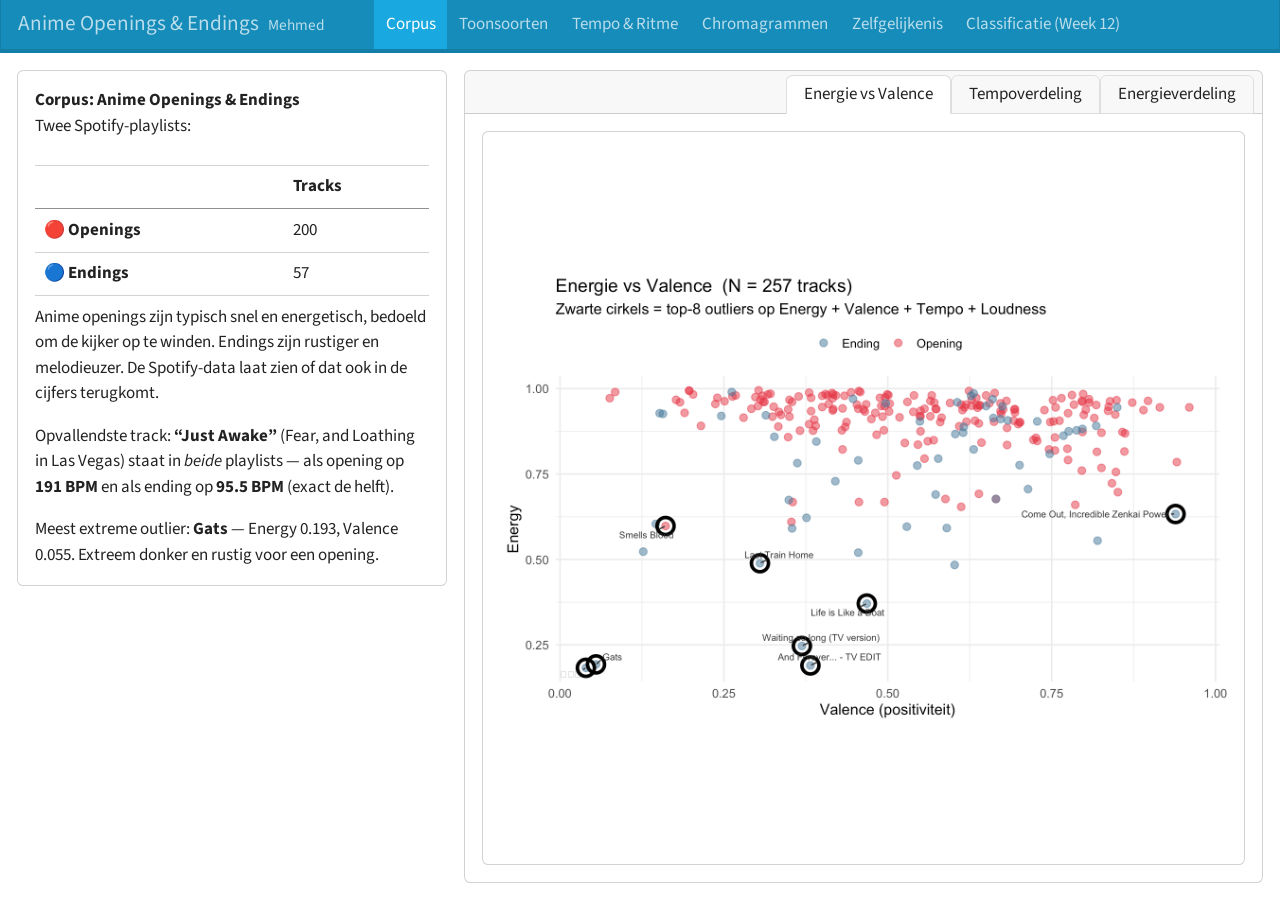
==== commit b1ced1de: "Week 12: add classifier analysis with feature selection and confusion matrices" ====
--- a/index.html
+++ b/index.html
@@ -64,7 +64,7 @@
         <div class="navbar-author">Mehmed</div>
       </div>
     </div>
-<div id="dashboard-collapse" class="navbar-collapse collapse"><ul class="navbar-nav navbar-nav-scroll me-auto" role="tablist"><li class="nav-item" role="presentation"><a id="tab-corpus" class="nav-link active" data-bs-toggle="tab" role="tab" data-bs-target="#corpus" data-scrolling="false" href="#corpus" aria-controls="corpus" aria-selected="true"><span class="nav-link-text">Corpus</span></a></li><li class="nav-item" role="presentation"><a id="tab-toonsoorten" class="nav-link" data-bs-toggle="tab" role="tab" data-bs-target="#toonsoorten" data-scrolling="false" href="#toonsoorten" aria-controls="toonsoorten" aria-selected="false"><span class="nav-link-text">Toonsoorten</span></a></li><li class="nav-item" role="presentation"><a id="tab-tempo-ritme" class="nav-link" data-bs-toggle="tab" role="tab" data-bs-target="#tempo-ritme" data-scrolling="false" href="#tempo-ritme" aria-controls="tempo-ritme" aria-selected="false"><span class="nav-link-text">Tempo &amp; Ritme</span></a></li><li class="nav-item" role="presentation"><a id="tab-chromagrammen" class="nav-link" data-bs-toggle="tab" role="tab" data-bs-target="#chromagrammen" data-scrolling="false" href="#chromagrammen" aria-controls="chromagrammen" aria-selected="false"><span class="nav-link-text">Chromagrammen</span></a></li><li class="nav-item" role="presentation"><a id="tab-zelfgelijkenis" class="nav-link" data-bs-toggle="tab" role="tab" data-bs-target="#zelfgelijkenis" data-scrolling="false" href="#zelfgelijkenis" aria-controls="zelfgelijkenis" aria-selected="false"><span class="nav-link-text">Zelfgelijkenis</span></a></li></ul></div></div>
+<div id="dashboard-collapse" class="navbar-collapse collapse"><ul class="navbar-nav navbar-nav-scroll me-auto" role="tablist"><li class="nav-item" role="presentation"><a id="tab-corpus" class="nav-link active" data-bs-toggle="tab" role="tab" data-bs-target="#corpus" data-scrolling="false" href="#corpus" aria-controls="corpus" aria-selected="true"><span class="nav-link-text">Corpus</span></a></li><li class="nav-item" role="presentation"><a id="tab-toonsoorten" class="nav-link" data-bs-toggle="tab" role="tab" data-bs-target="#toonsoorten" data-scrolling="false" href="#toonsoorten" aria-controls="toonsoorten" aria-selected="false"><span class="nav-link-text">Toonsoorten</span></a></li><li class="nav-item" role="presentation"><a id="tab-tempo-ritme" class="nav-link" data-bs-toggle="tab" role="tab" data-bs-target="#tempo-ritme" data-scrolling="false" href="#tempo-ritme" aria-controls="tempo-ritme" aria-selected="false"><span class="nav-link-text">Tempo &amp; Ritme</span></a></li><li class="nav-item" role="presentation"><a id="tab-chromagrammen" class="nav-link" data-bs-toggle="tab" role="tab" data-bs-target="#chromagrammen" data-scrolling="false" href="#chromagrammen" aria-controls="chromagrammen" aria-selected="false"><span class="nav-link-text">Chromagrammen</span></a></li><li class="nav-item" role="presentation"><a id="tab-zelfgelijkenis" class="nav-link" data-bs-toggle="tab" role="tab" data-bs-target="#zelfgelijkenis" data-scrolling="false" href="#zelfgelijkenis" aria-controls="zelfgelijkenis" aria-selected="false"><span class="nav-link-text">Zelfgelijkenis</span></a></li><li class="nav-item" role="presentation"><a id="tab-classificatie-week-12" class="nav-link" data-bs-toggle="tab" role="tab" data-bs-target="#classificatie-week-12" data-scrolling="false" href="#classificatie-week-12" aria-controls="classificatie-week-12" aria-selected="false"><span class="nav-link-text">Classificatie (Week 12)</span></a></li></ul></div></div>
 </nav>
 </header>
 <div class="page-layout-custom quarto-dashboard-content bslib-gap-spacing html-fill-container bslib-page-fill quarto-dashboard-pages">  
@@ -521,11 +521,109 @@
     <span class="bslib-full-screen-enter badge rounded-pill">
         <svg xmlns="http://www.w3.org/2000/svg" viewbox="0 0 24 24" style="height:1em;width:1em;" aria-hidden="true" role="img"><path d="M20 5C20 4.4 19.6 4 19 4H13C12.4 4 12 3.6 12 3C12 2.4 12.4 2 13 2H21C21.6 2 22 2.4 22 3V11C22 11.6 21.6 12 21 12C20.4 12 20 11.6 20 11V5ZM4 19C4 19.6 4.4 20 5 20H11C11.6 20 12 20.4 12 21C12 21.6 11.6 22 11 22H3C2.4 22 2 21.6 2 21V13C2 12.4 2.4 12 3 12C3.6 12 4 12.4 4 13V19Z"></path></svg>
     </span>
-</bslib-tooltip><script data-bslib-card-init="">bslib.Card.initializeAllCards();</script></div><div id="3ade8a4a-fb1d-4a6c-8409-ac45482d5fc9" class="hidden html-fill-item html-fill-container">
-
-</div>
-</div>
-</div>
+</bslib-tooltip><script data-bslib-card-init="">bslib.Card.initializeAllCards();</script></div>
+</div>
+</div>
+</div>
+</div>
+</div><div id="classificatie-week-12" class="dashboard-page tab-pane grid-skip html-fill-item html-fill-container" data-orientation="columns" aria-labelledby="tab-classificatie-week-12">
+<div class="html-fill-item html-fill-container bslib-grid" style="display: grid; grid-template-columns: minmax(3em, 35fr) minmax(3em, 65fr);
+grid-auto-rows: minmax(0, 1fr);">
+<div class="html-fill-item html-fill-container bslib-grid" style="display: grid; grid-template-rows: minmax(3em, 1fr); grid-auto-columns: minmax(0, 1fr);">
+<div class="html-fill-item html-fill-container bslib-grid" style="display: grid; grid-template-columns: minmax(3em, 1fr);
+grid-auto-rows: minmax(0, 1fr);">
+<div class="html-fill-item html-fill-container bslib-grid" style="display: grid; grid-template-rows: minmax(3em, max-content); grid-auto-columns: minmax(0, 1fr);">
+<div class="card html-fill-item html-fill-container bslib-card" data-fill="false" data-bslib-card-init="" data-require-bs-caller="card()" data-full-screen="false">
+<div class="card-body html-fill-item html-fill-container">
+<p>Voor deze opdracht zijn er twee routes:</p>
+<ol type="1">
+<li><strong>Classifier/regression</strong> met accuracy/confusion matrix</li>
+<li><strong>Hiërarchische clustering</strong> met dendrogram</li>
+</ol>
+<p>Ik kies <strong>classifier</strong> als hoofdoptie, omdat dit corpus al een duidelijk label heeft (<code>Opening</code> vs <code>Ending</code>). Daardoor kun je objectief evalueren met accuracy en confusion matrix, én direct laten zien of feature selection helpt.</p>
+<p>Clustering blijft nuttig als verkenning, maar zonder labels is evaluatie minder direct.</p>
+</div>
+<bslib-tooltip placement="auto" bsoptions="[]" data-require-bs-version="5" data-require-bs-caller="tooltip()">
+    <template>Expand</template>
+    <span class="bslib-full-screen-enter badge rounded-pill">
+        <svg xmlns="http://www.w3.org/2000/svg" viewbox="0 0 24 24" style="height:1em;width:1em;" aria-hidden="true" role="img"><path d="M20 5C20 4.4 19.6 4 19 4H13C12.4 4 12 3.6 12 3C12 2.4 12.4 2 13 2H21C21.6 2 22 2.4 22 3V11C22 11.6 21.6 12 21 12C20.4 12 20 11.6 20 11V5ZM4 19C4 19.6 4.4 20 5 20H11C11.6 20 12 20.4 12 21C12 21.6 11.6 22 11 22H3C2.4 22 2 21.6 2 21V13C2 12.4 2.4 12 3 12C3.6 12 4 12.4 4 13V19Z"></path></svg>
+    </span>
+</bslib-tooltip><script data-bslib-card-init="">bslib.Card.initializeAllCards();</script></div>
+</div>
+</div>
+</div><div class="html-fill-item html-fill-container bslib-grid" style="display: grid; grid-template-columns: minmax(3em, 1fr);
+grid-auto-rows: minmax(0, 1fr);">
+<div class="card tabset html-fill-item html-fill-container bslib-card" data-bslib-card-init="" data-require-bs-caller="card()" data-full-screen="false">
+<div class="card-header bslib-navs-card-title"><div class="card-title"><span style="display: inline">
+
+</span></div><ul class="nav nav-tabs card-header-tabs" role="tablist" data-tabsetid="card-tabset-27"><li class="nav-item" role="presentation"><a href="#card-tabset-27-1" role="tab" data-toggle="tab" data-bs-toggle="tab" data-value="Baseline model" aria-selected="true" class="nav-link active">Baseline model</a></li><li class="nav-item" role="presentation"><a href="#card-tabset-27-2" role="tab" data-toggle="tab" data-bs-toggle="tab" data-value="Verbeterd model (feature selection)" aria-selected="false" class="nav-link">Verbeterd model (feature selection)</a></li><li class="nav-item" role="presentation"><a href="#card-tabset-27-3" role="tab" data-toggle="tab" data-bs-toggle="tab" data-value="Vergelijking resultaten" aria-selected="false" class="nav-link">Vergelijking resultaten</a></li></ul></div>
+
+
+
+<div class="tab-content html-fill-item html-fill-container" data-tabset-id="card-tabset-27"><div class="tab-pane active show html-fill-item html-fill-container" role="tabpanel" id="card-tabset-27-1"><div class="card-body html-fill-item html-fill-container" data-title="Baseline model">
+<div class="html-fill-item html-fill-container bslib-grid" style="display: grid; grid-template-rows: minmax(3em, 1fr); grid-auto-columns: minmax(0, 1fr);">
+<div class="card cell html-fill-item html-fill-container bslib-card" data-bslib-card-init="" data-require-bs-caller="card()" data-full-screen="false">
+<div class="card-body html-fill-item html-fill-container">
+<div class="cell-output-display html-fill-item html-fill-container">
+<img src="index_files/figure-html/clf-baseline-1.png" class="img-fluid quarto-dashboard-img-contain">
+</div>
+</div>
+<bslib-tooltip placement="auto" bsoptions="[]" data-require-bs-version="5" data-require-bs-caller="tooltip()">
+    <template>Expand</template>
+    <span class="bslib-full-screen-enter badge rounded-pill">
+        <svg xmlns="http://www.w3.org/2000/svg" viewbox="0 0 24 24" style="height:1em;width:1em;" aria-hidden="true" role="img"><path d="M20 5C20 4.4 19.6 4 19 4H13C12.4 4 12 3.6 12 3C12 2.4 12.4 2 13 2H21C21.6 2 22 2.4 22 3V11C22 11.6 21.6 12 21 12C20.4 12 20 11.6 20 11V5ZM4 19C4 19.6 4.4 20 5 20H11C11.6 20 12 20.4 12 21C12 21.6 11.6 22 11 22H3C2.4 22 2 21.6 2 21V13C2 12.4 2.4 12 3 12C3.6 12 4 12.4 4 13V19Z"></path></svg>
+    </span>
+</bslib-tooltip><script data-bslib-card-init="">bslib.Card.initializeAllCards();</script></div>
+</div>
+</div></div><div class="tab-pane html-fill-item html-fill-container" role="tabpanel" id="card-tabset-27-2"><div class="card-body html-fill-item html-fill-container" data-title="Verbeterd model (feature selection)">
+<div class="html-fill-item html-fill-container bslib-grid" style="display: grid; grid-template-rows: minmax(3em, 1fr); grid-auto-columns: minmax(0, 1fr);">
+<div class="card cell html-fill-item html-fill-container bslib-card" data-bslib-card-init="" data-require-bs-caller="card()" data-full-screen="false">
+<div class="card-body html-fill-item html-fill-container">
+<div class="cell-output-display html-fill-item html-fill-container">
+<img src="index_files/figure-html/clf-improved-1.png" class="img-fluid quarto-dashboard-img-contain">
+</div>
+</div>
+<bslib-tooltip placement="auto" bsoptions="[]" data-require-bs-version="5" data-require-bs-caller="tooltip()">
+    <template>Expand</template>
+    <span class="bslib-full-screen-enter badge rounded-pill">
+        <svg xmlns="http://www.w3.org/2000/svg" viewbox="0 0 24 24" style="height:1em;width:1em;" aria-hidden="true" role="img"><path d="M20 5C20 4.4 19.6 4 19 4H13C12.4 4 12 3.6 12 3C12 2.4 12.4 2 13 2H21C21.6 2 22 2.4 22 3V11C22 11.6 21.6 12 21 12C20.4 12 20 11.6 20 11V5ZM4 19C4 19.6 4.4 20 5 20H11C11.6 20 12 20.4 12 21C12 21.6 11.6 22 11 22H3C2.4 22 2 21.6 2 21V13C2 12.4 2.4 12 3 12C3.6 12 4 12.4 4 13V19Z"></path></svg>
+    </span>
+</bslib-tooltip><script data-bslib-card-init="">bslib.Card.initializeAllCards();</script></div>
+</div>
+</div></div><div class="tab-pane html-fill-item html-fill-container" role="tabpanel" id="card-tabset-27-3"><div class="card-body html-fill-item html-fill-container" data-title="Vergelijking resultaten">
+<div class="html-fill-item html-fill-container bslib-grid" style="display: grid; grid-template-rows: minmax(3em, 1fr) minmax(3em, max-content); grid-auto-columns: minmax(0, 1fr);">
+<div class="card cell html-fill-item html-fill-container bslib-card" data-bslib-card-init="" data-require-bs-caller="card()" data-full-screen="false">
+<div class="card-body html-fill-item html-fill-container">
+<div class="cell-output-display html-fill-item html-fill-container">
+<img src="index_files/figure-html/clf-compare-1.png" class="img-fluid quarto-dashboard-img-contain">
+</div>
+</div>
+<bslib-tooltip placement="auto" bsoptions="[]" data-require-bs-version="5" data-require-bs-caller="tooltip()">
+    <template>Expand</template>
+    <span class="bslib-full-screen-enter badge rounded-pill">
+        <svg xmlns="http://www.w3.org/2000/svg" viewbox="0 0 24 24" style="height:1em;width:1em;" aria-hidden="true" role="img"><path d="M20 5C20 4.4 19.6 4 19 4H13C12.4 4 12 3.6 12 3C12 2.4 12.4 2 13 2H21C21.6 2 22 2.4 22 3V11C22 11.6 21.6 12 21 12C20.4 12 20 11.6 20 11V5ZM4 19C4 19.6 4.4 20 5 20H11C11.6 20 12 20.4 12 21C12 21.6 11.6 22 11 22H3C2.4 22 2 21.6 2 21V13C2 12.4 2.4 12 3 12C3.6 12 4 12.4 4 13V19Z"></path></svg>
+    </span>
+</bslib-tooltip><script data-bslib-card-init="">bslib.Card.initializeAllCards();</script></div>
+<div class="card html-fill-item html-fill-container bslib-card" data-fill="false" data-bslib-card-init="" data-require-bs-caller="card()" data-full-screen="false">
+<div class="card-body html-fill-item html-fill-container">
+<p>De feature-selected versie laat zien of een kleinere set features even goed of beter generaliseert dan het baseline model. Dit beantwoordt direct de opdracht: <strong>trainen, evalueren, verbeteren, opnieuw rapporteren</strong>.</p>
+</div>
+<bslib-tooltip placement="auto" bsoptions="[]" data-require-bs-version="5" data-require-bs-caller="tooltip()">
+    <template>Expand</template>
+    <span class="bslib-full-screen-enter badge rounded-pill">
+        <svg xmlns="http://www.w3.org/2000/svg" viewbox="0 0 24 24" style="height:1em;width:1em;" aria-hidden="true" role="img"><path d="M20 5C20 4.4 19.6 4 19 4H13C12.4 4 12 3.6 12 3C12 2.4 12.4 2 13 2H21C21.6 2 22 2.4 22 3V11C22 11.6 21.6 12 21 12C20.4 12 20 11.6 20 11V5ZM4 19C4 19.6 4.4 20 5 20H11C11.6 20 12 20.4 12 21C12 21.6 11.6 22 11 22H3C2.4 22 2 21.6 2 21V13C2 12.4 2.4 12 3 12C3.6 12 4 12.4 4 13V19Z"></path></svg>
+    </span>
+</bslib-tooltip><script data-bslib-card-init="">bslib.Card.initializeAllCards();</script></div>
+<div id="3ade8a4a-fb1d-4a6c-8409-ac45482d5fc9" class="hidden html-fill-item html-fill-container">
+
+</div>
+</div>
+</div></div></div><bslib-tooltip placement="auto" bsoptions="[]" data-require-bs-version="5" data-require-bs-caller="tooltip()">
+    <template>Expand</template>
+    <span class="bslib-full-screen-enter badge rounded-pill">
+        <svg xmlns="http://www.w3.org/2000/svg" viewbox="0 0 24 24" style="height:1em;width:1em;" aria-hidden="true" role="img"><path d="M20 5C20 4.4 19.6 4 19 4H13C12.4 4 12 3.6 12 3C12 2.4 12.4 2 13 2H21C21.6 2 22 2.4 22 3V11C22 11.6 21.6 12 21 12C20.4 12 20 11.6 20 11V5ZM4 19C4 19.6 4.4 20 5 20H11C11.6 20 12 20.4 12 21C12 21.6 11.6 22 11 22H3C2.4 22 2 21.6 2 21V13C2 12.4 2.4 12 3 12C3.6 12 4 12.4 4 13V19Z"></path></svg>
+    </span>
+</bslib-tooltip><script data-bslib-card-init="">bslib.Card.initializeAllCards();</script></div>
 </div>
 </div>
 </div>
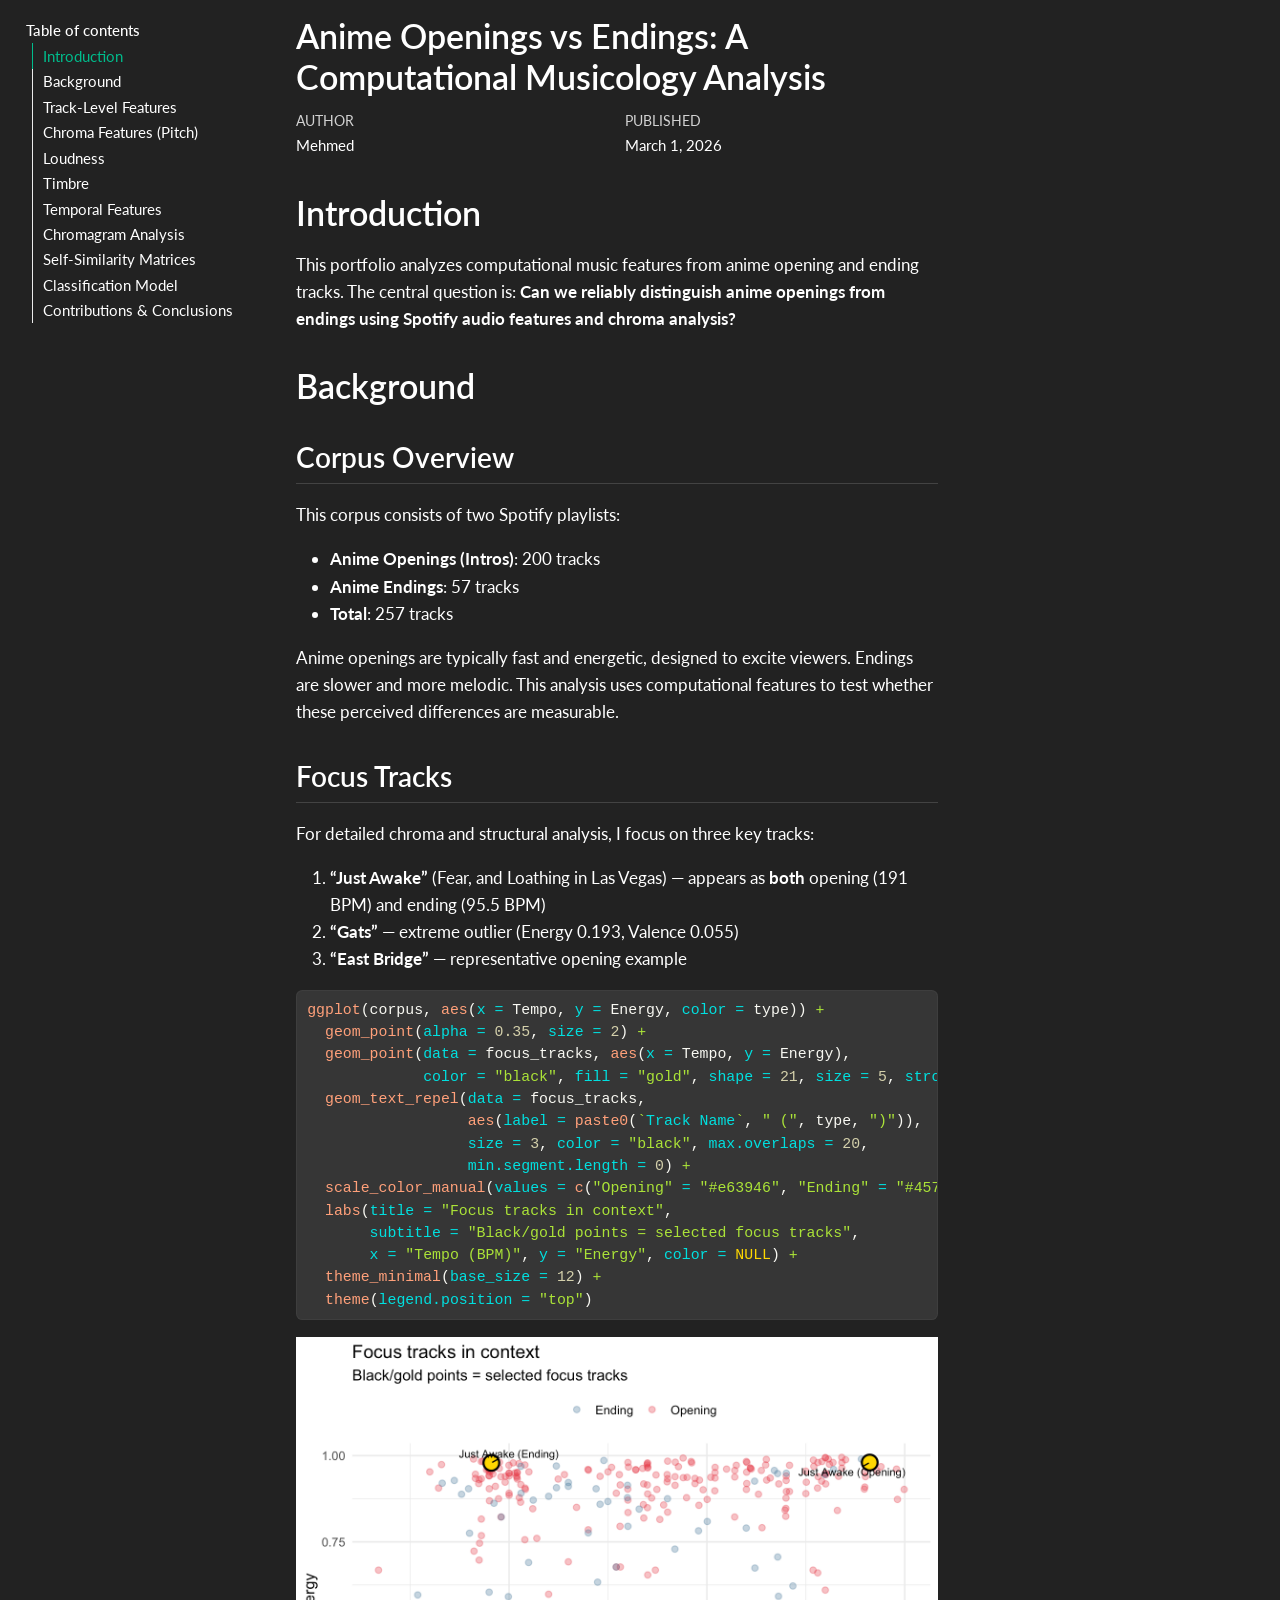
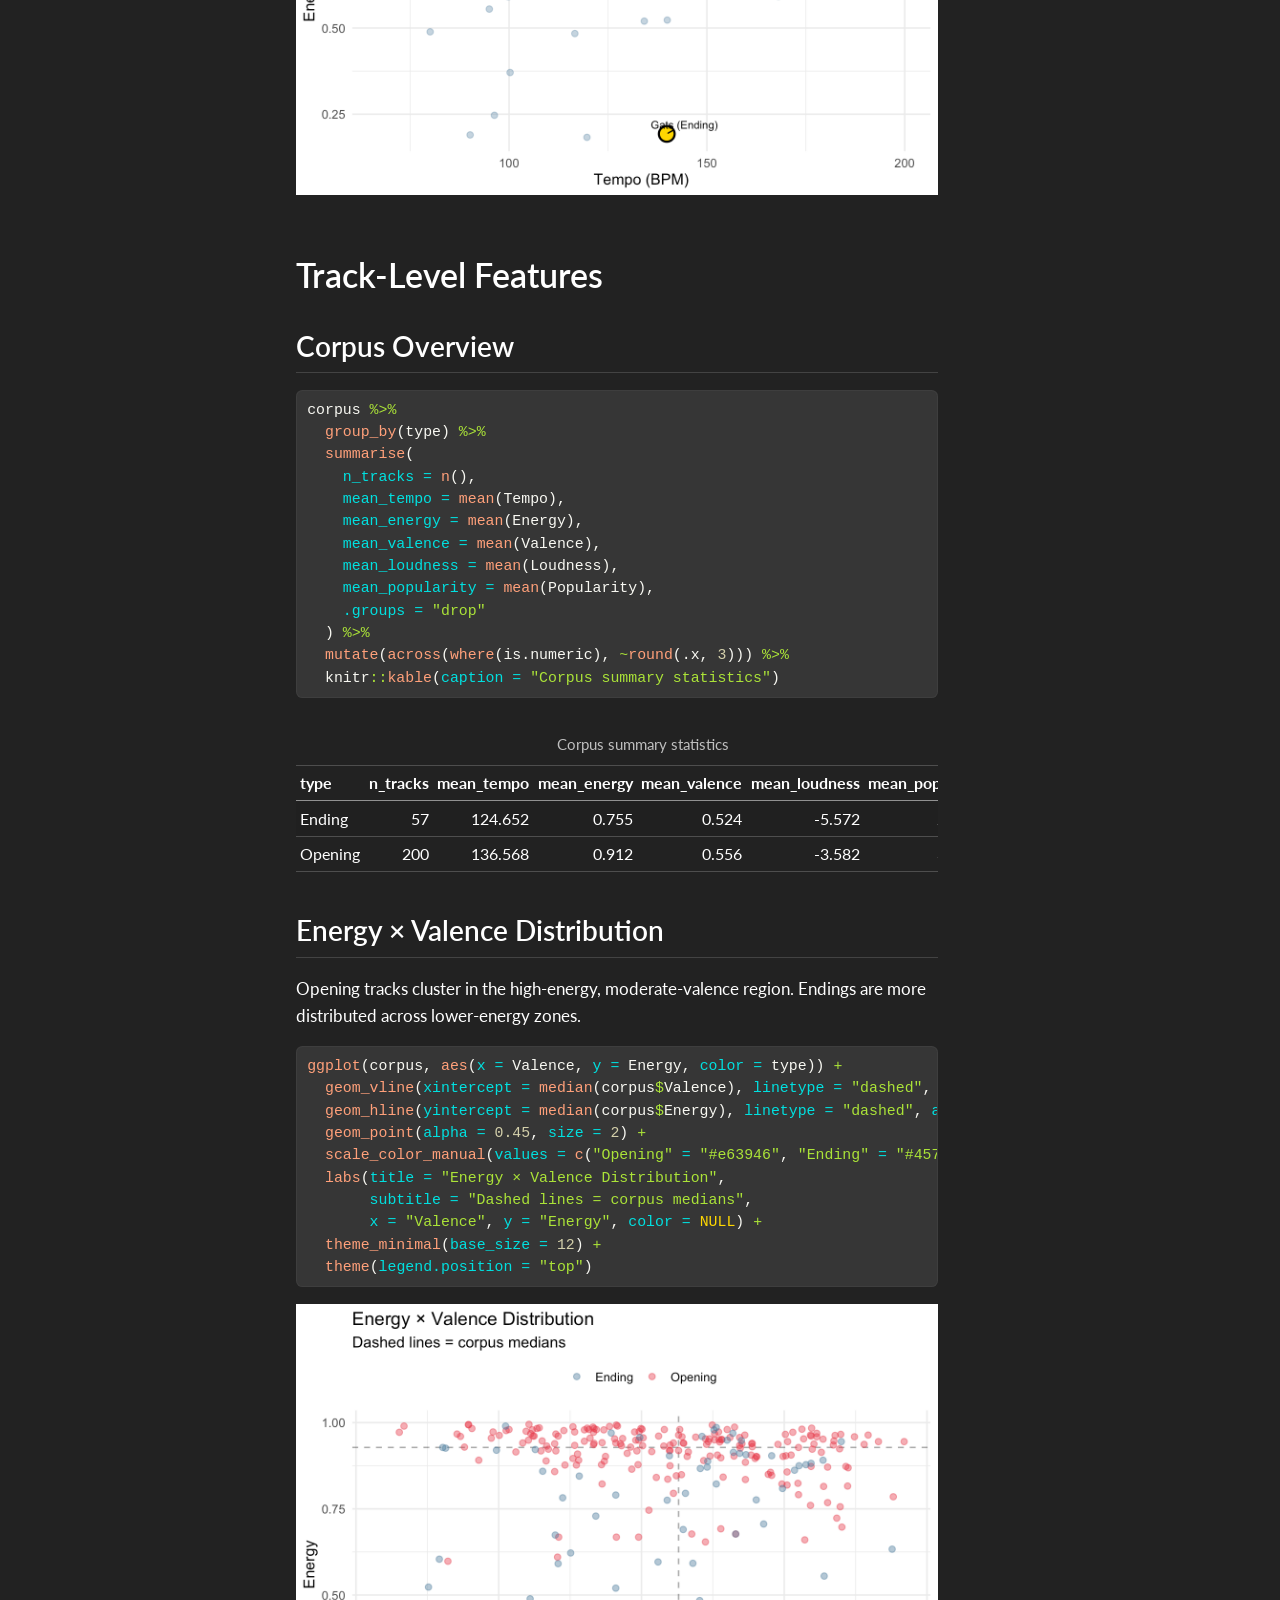
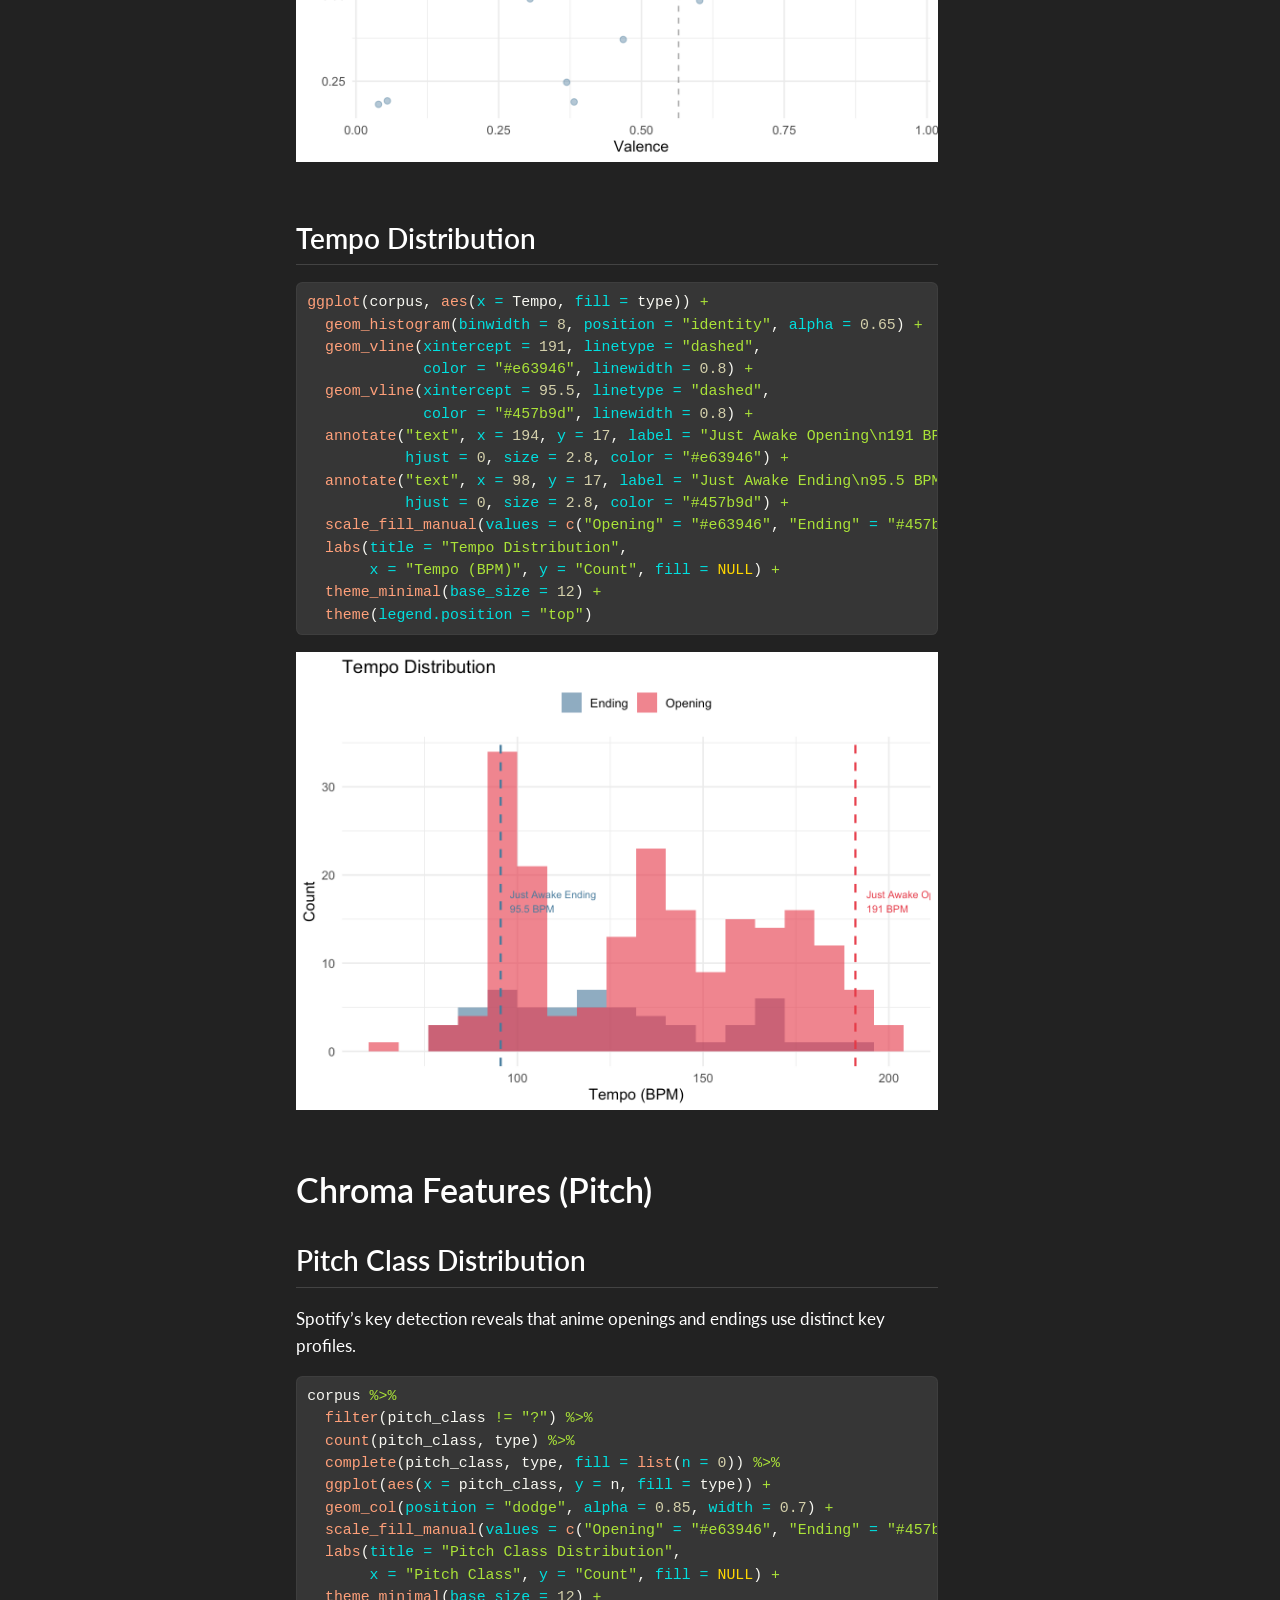
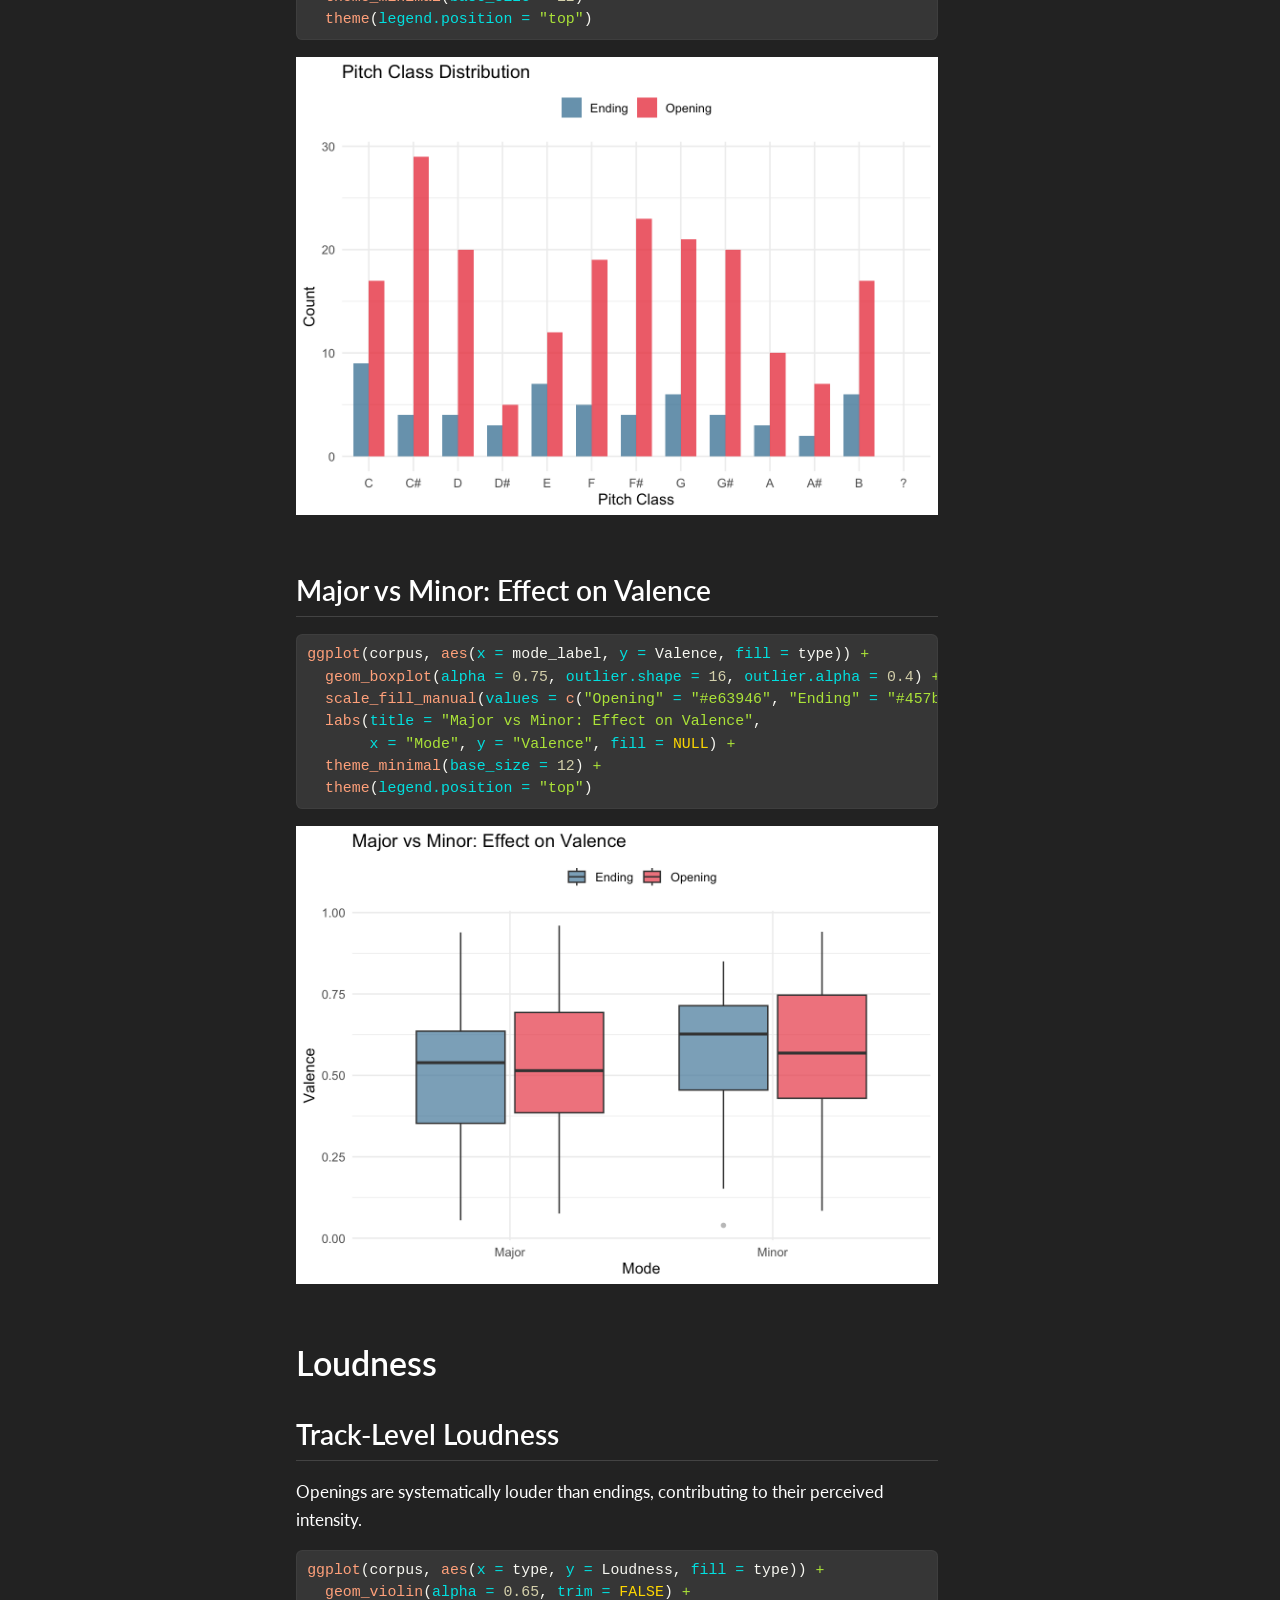
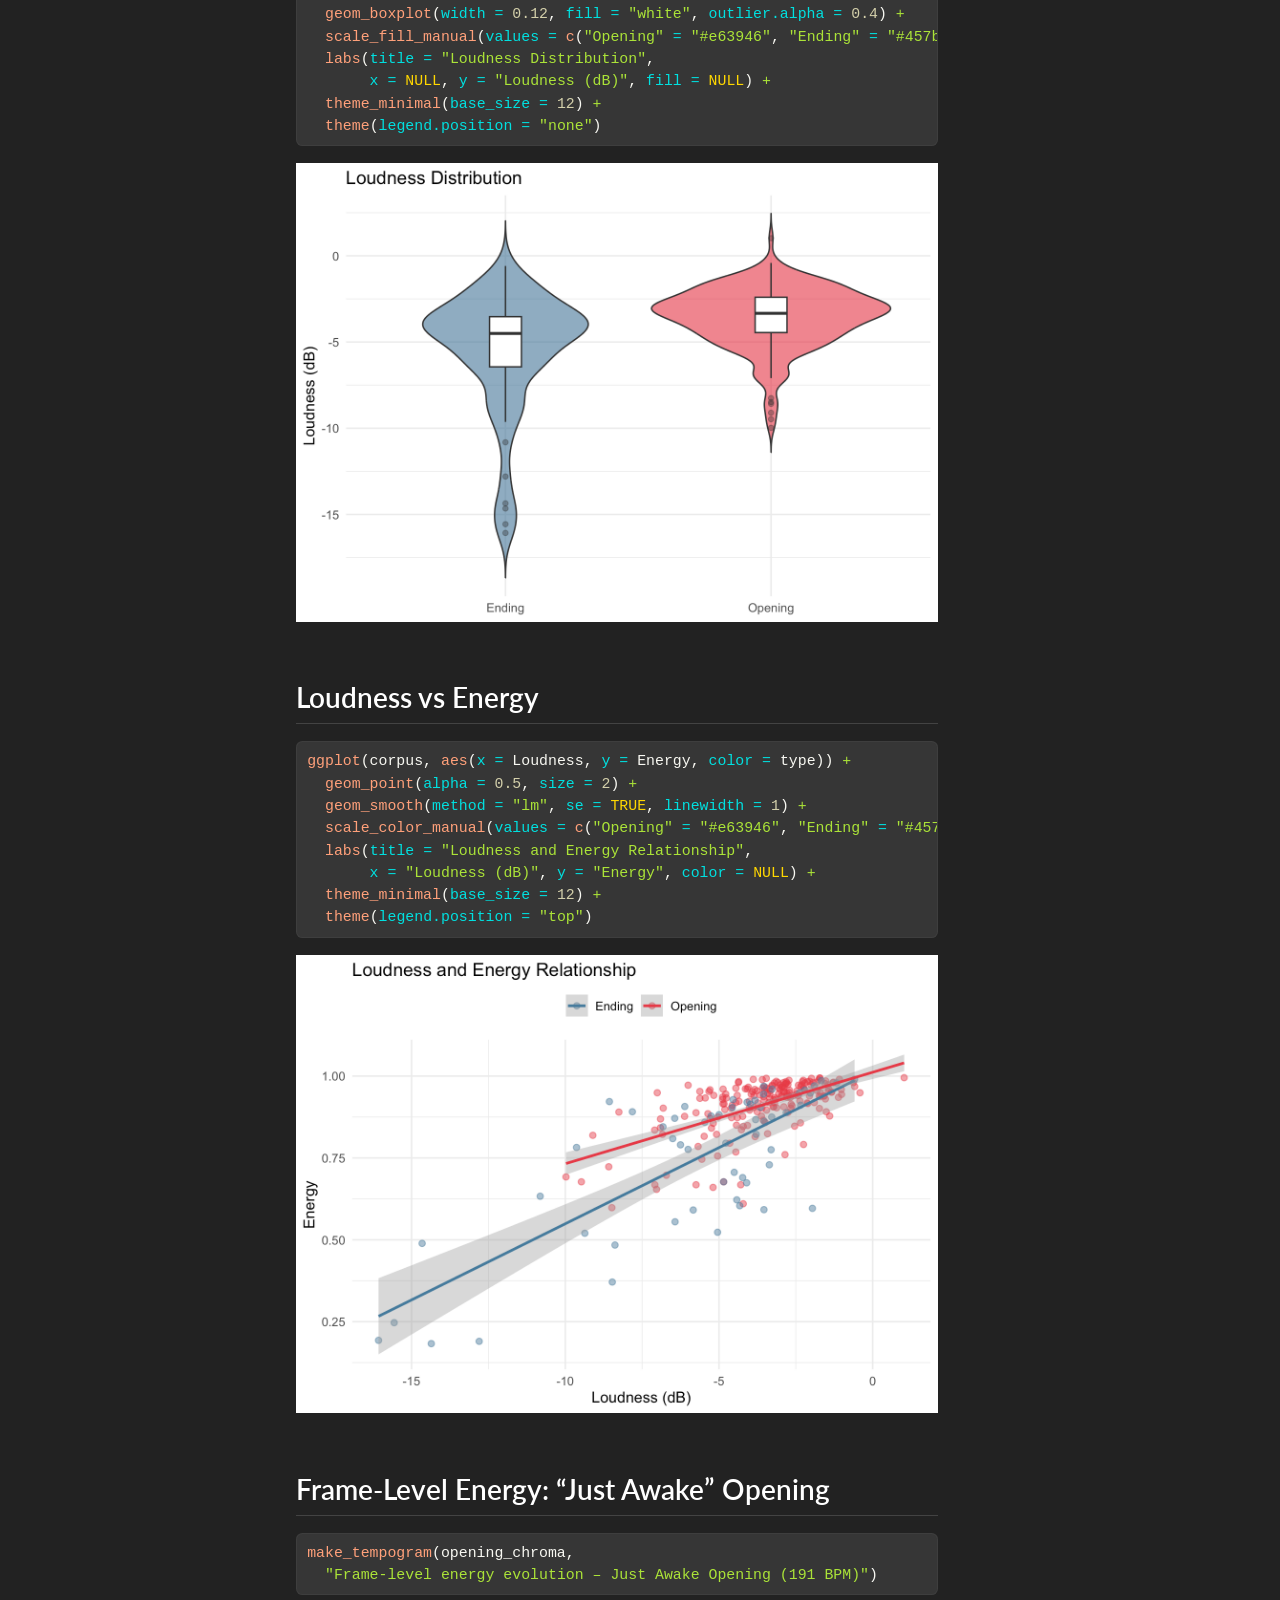
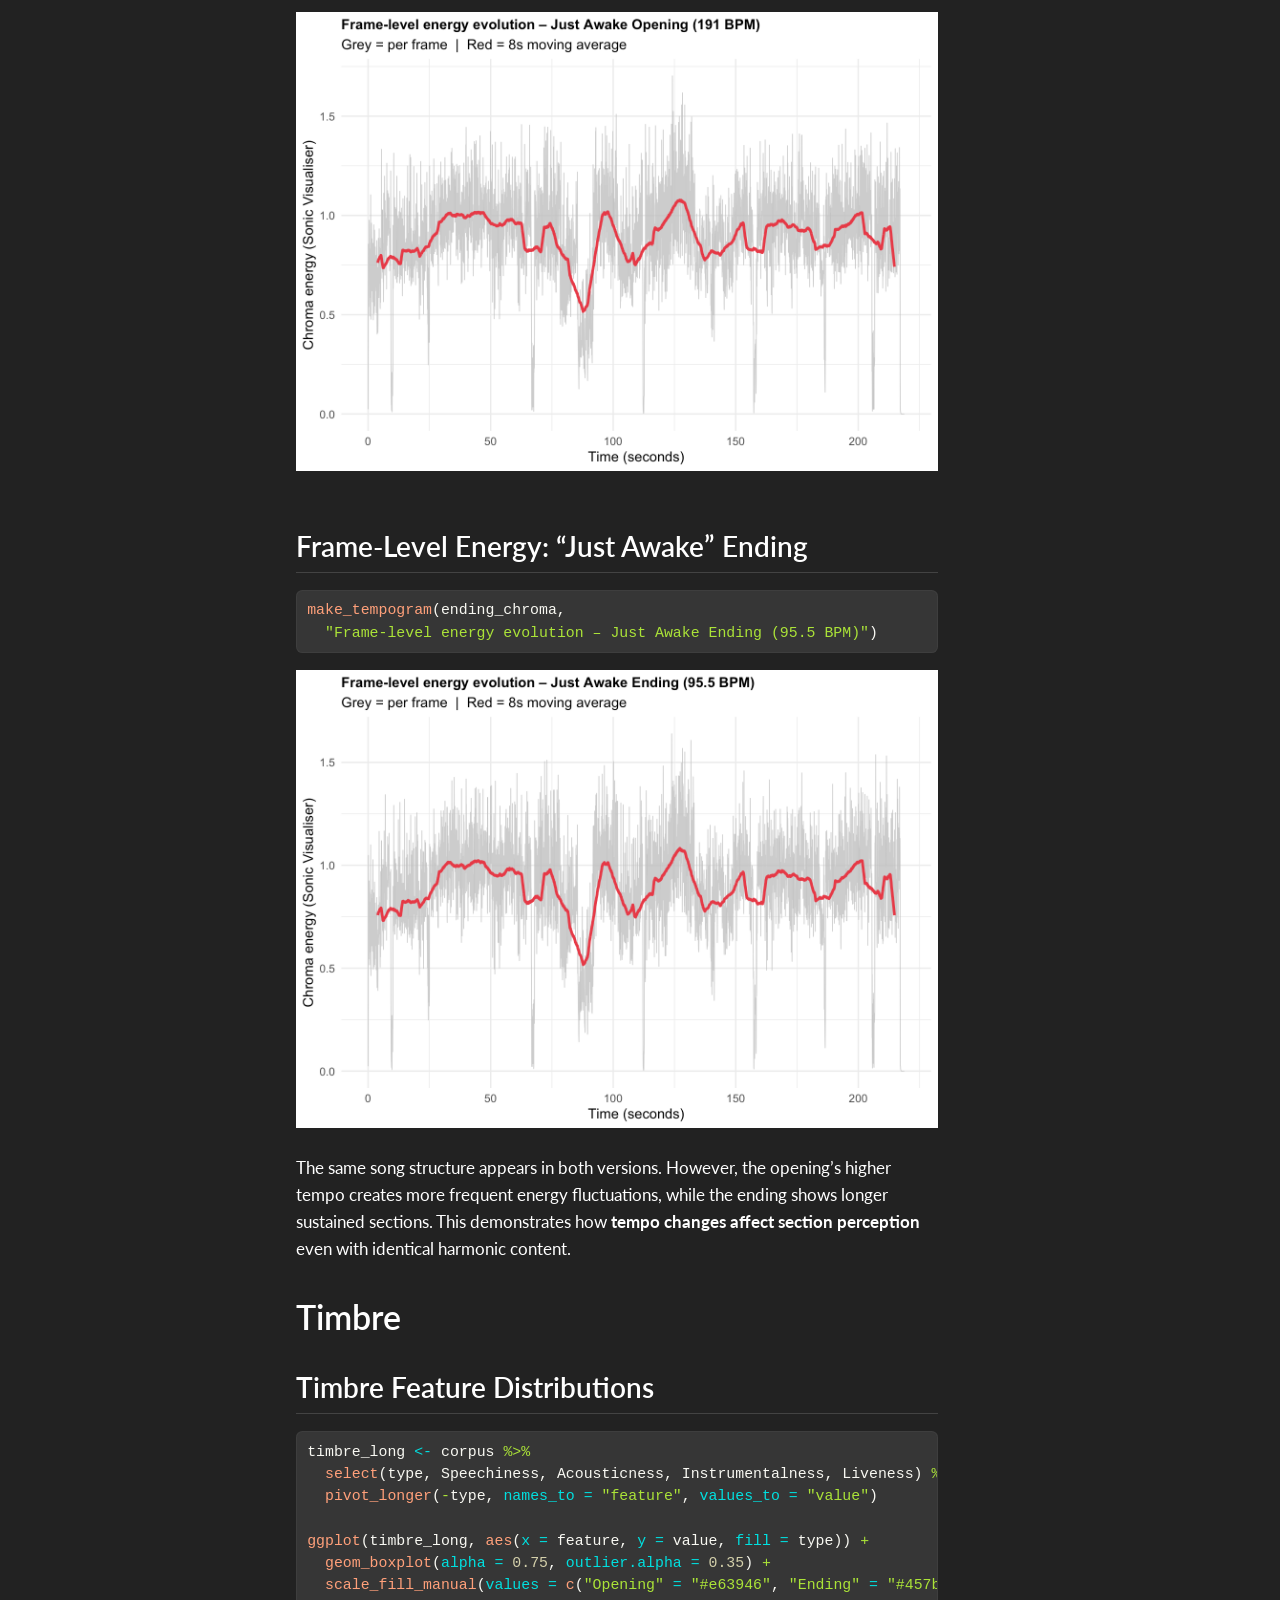
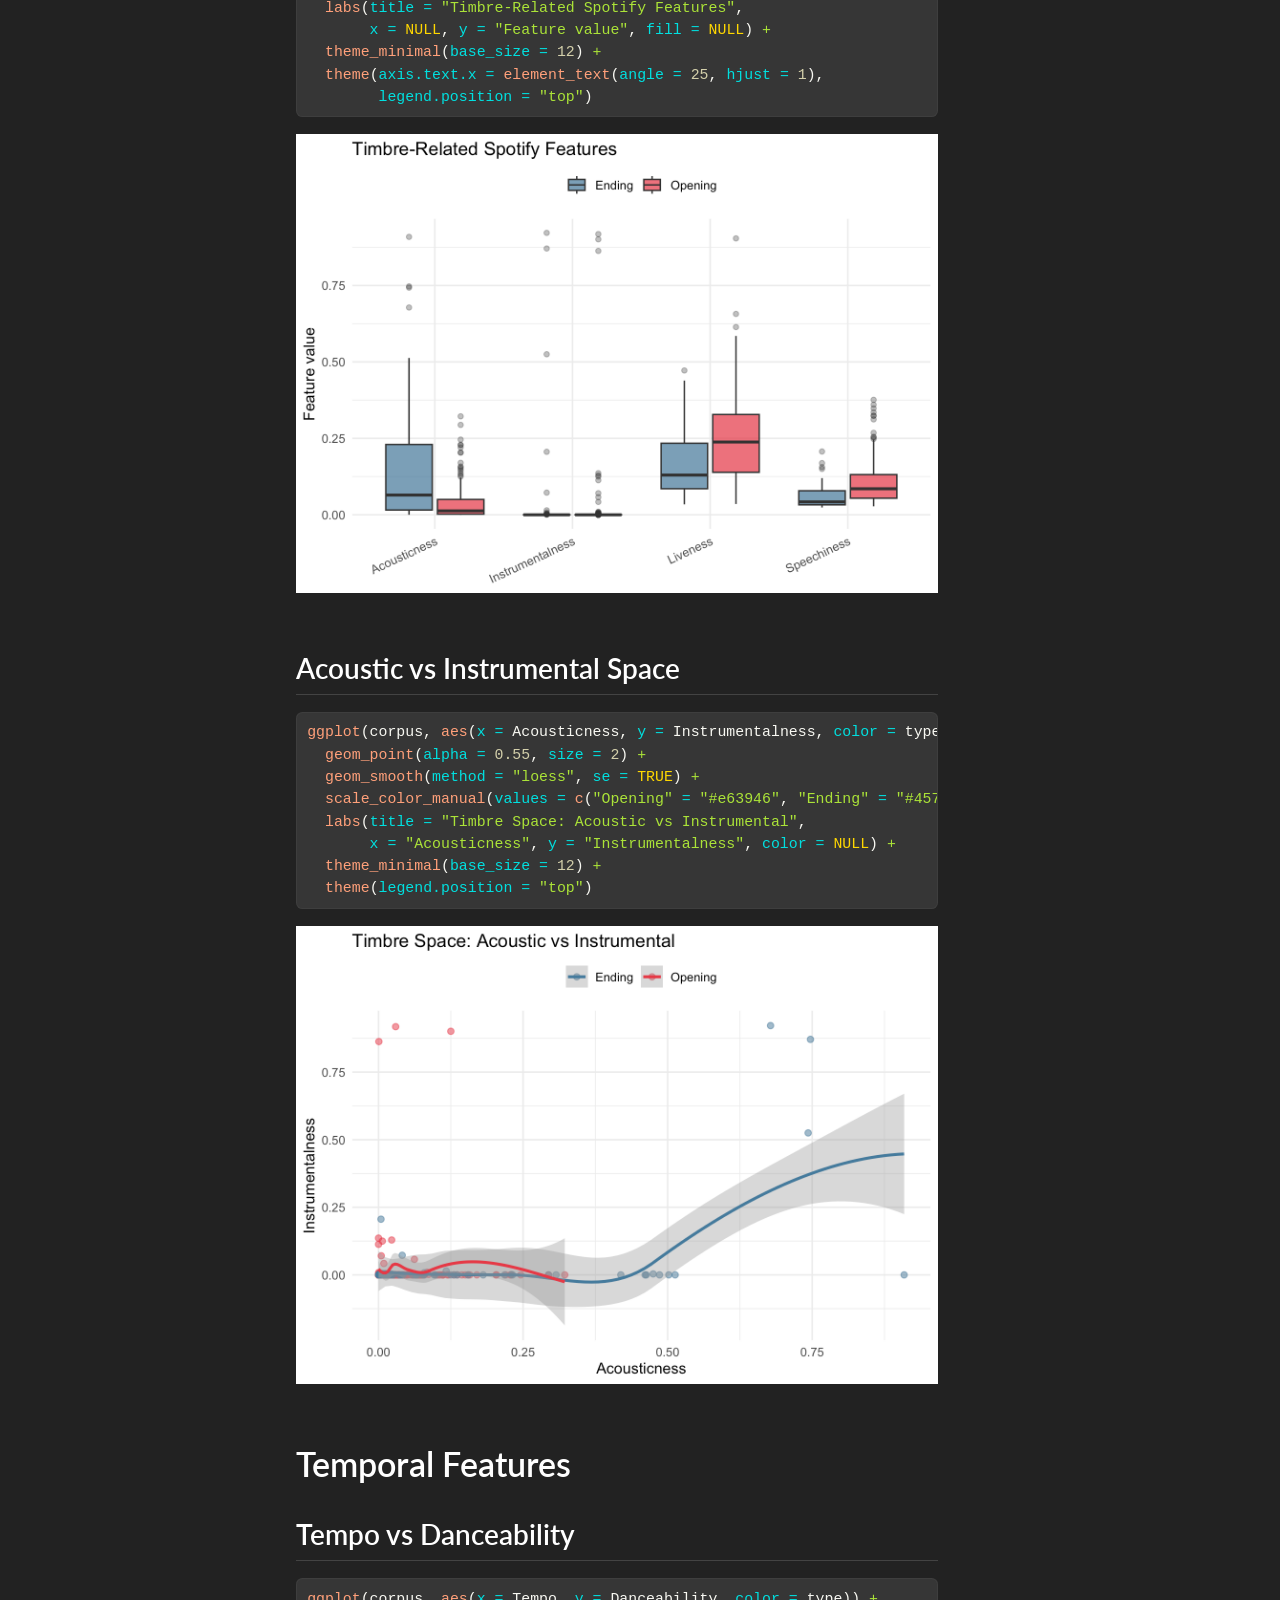
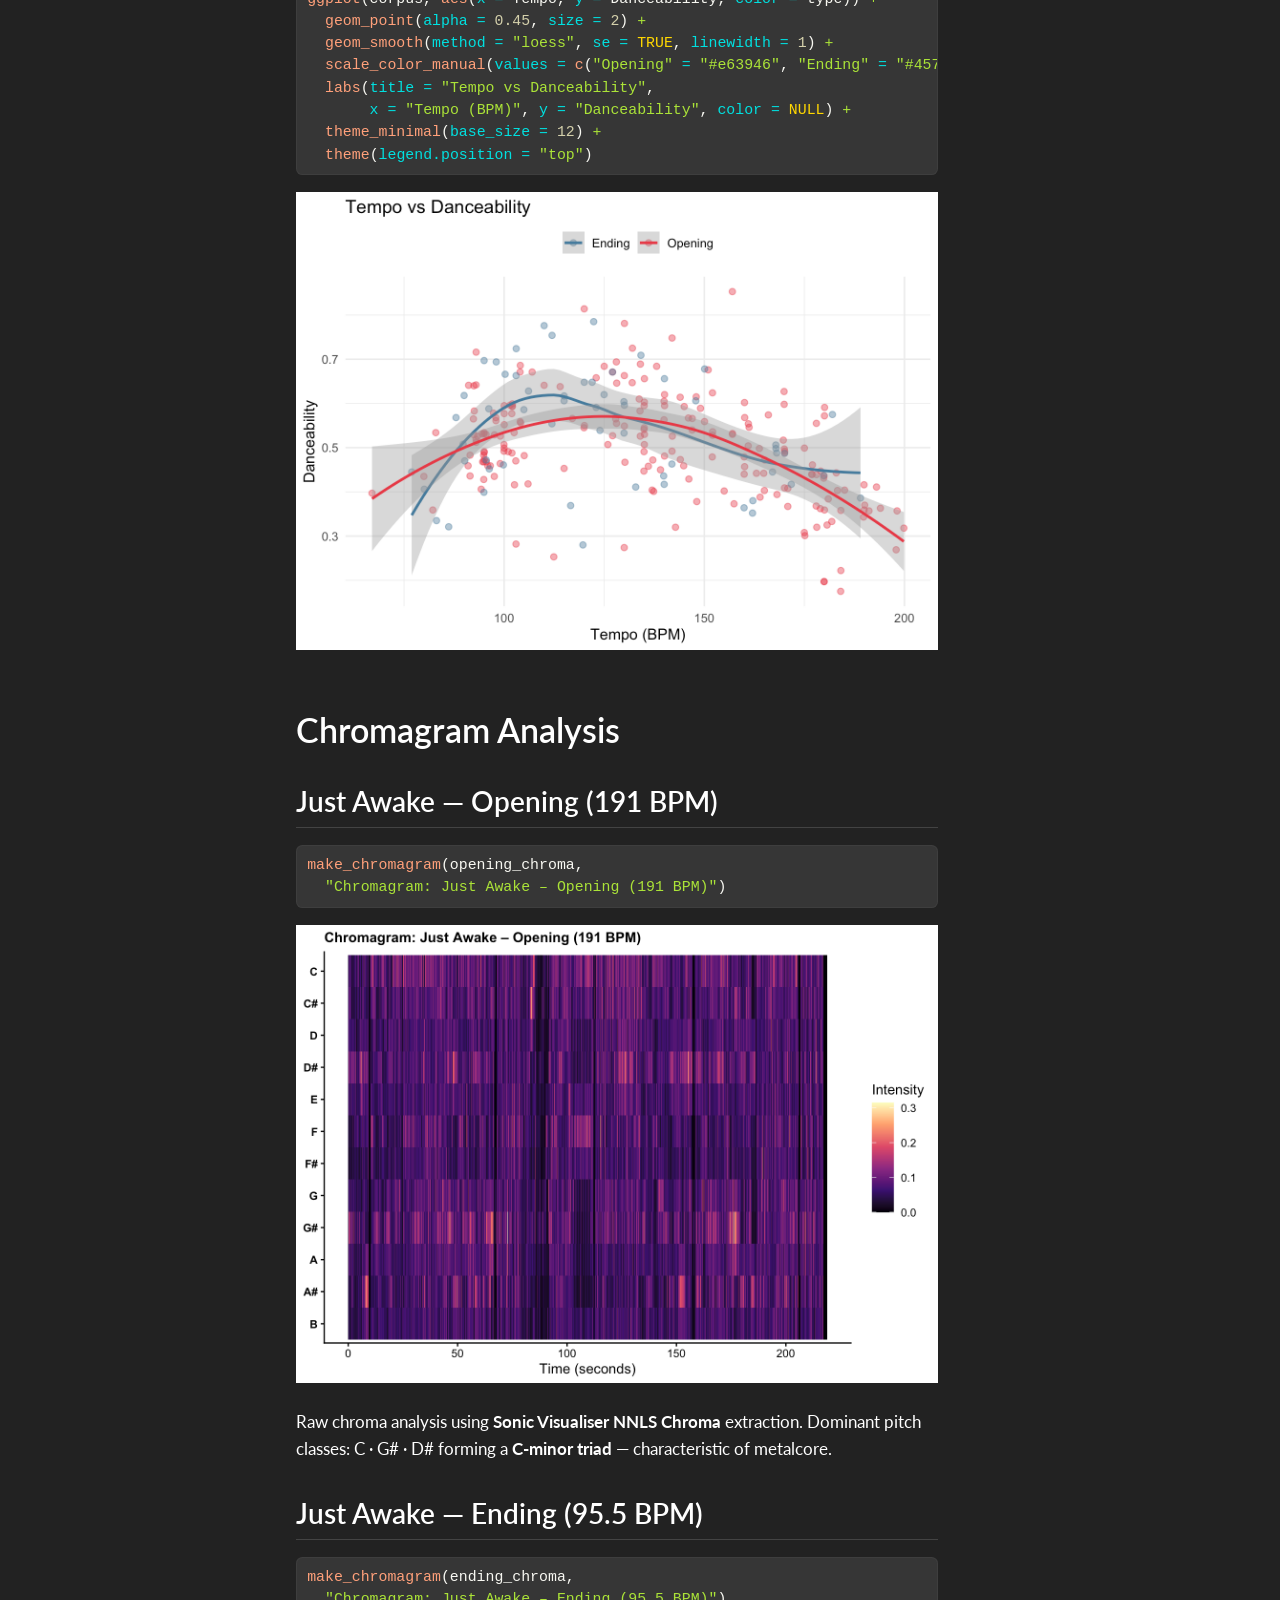
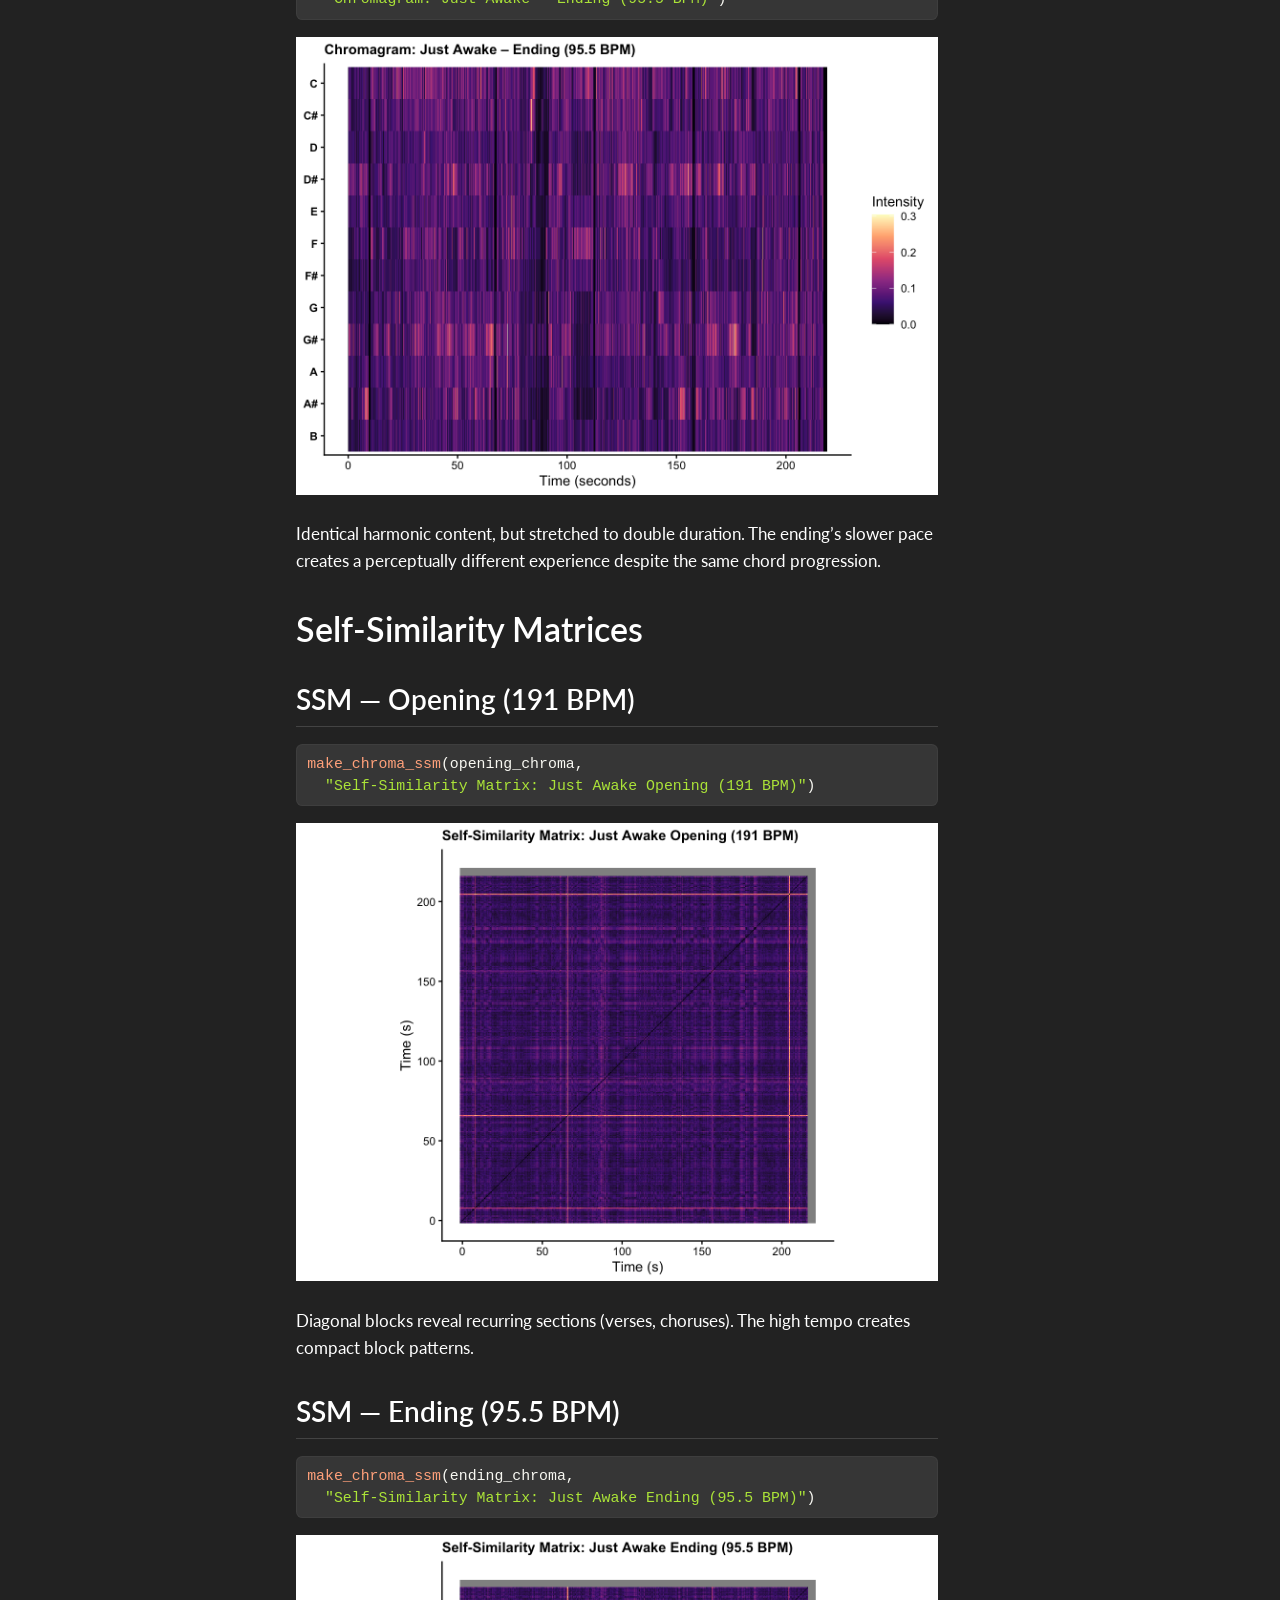
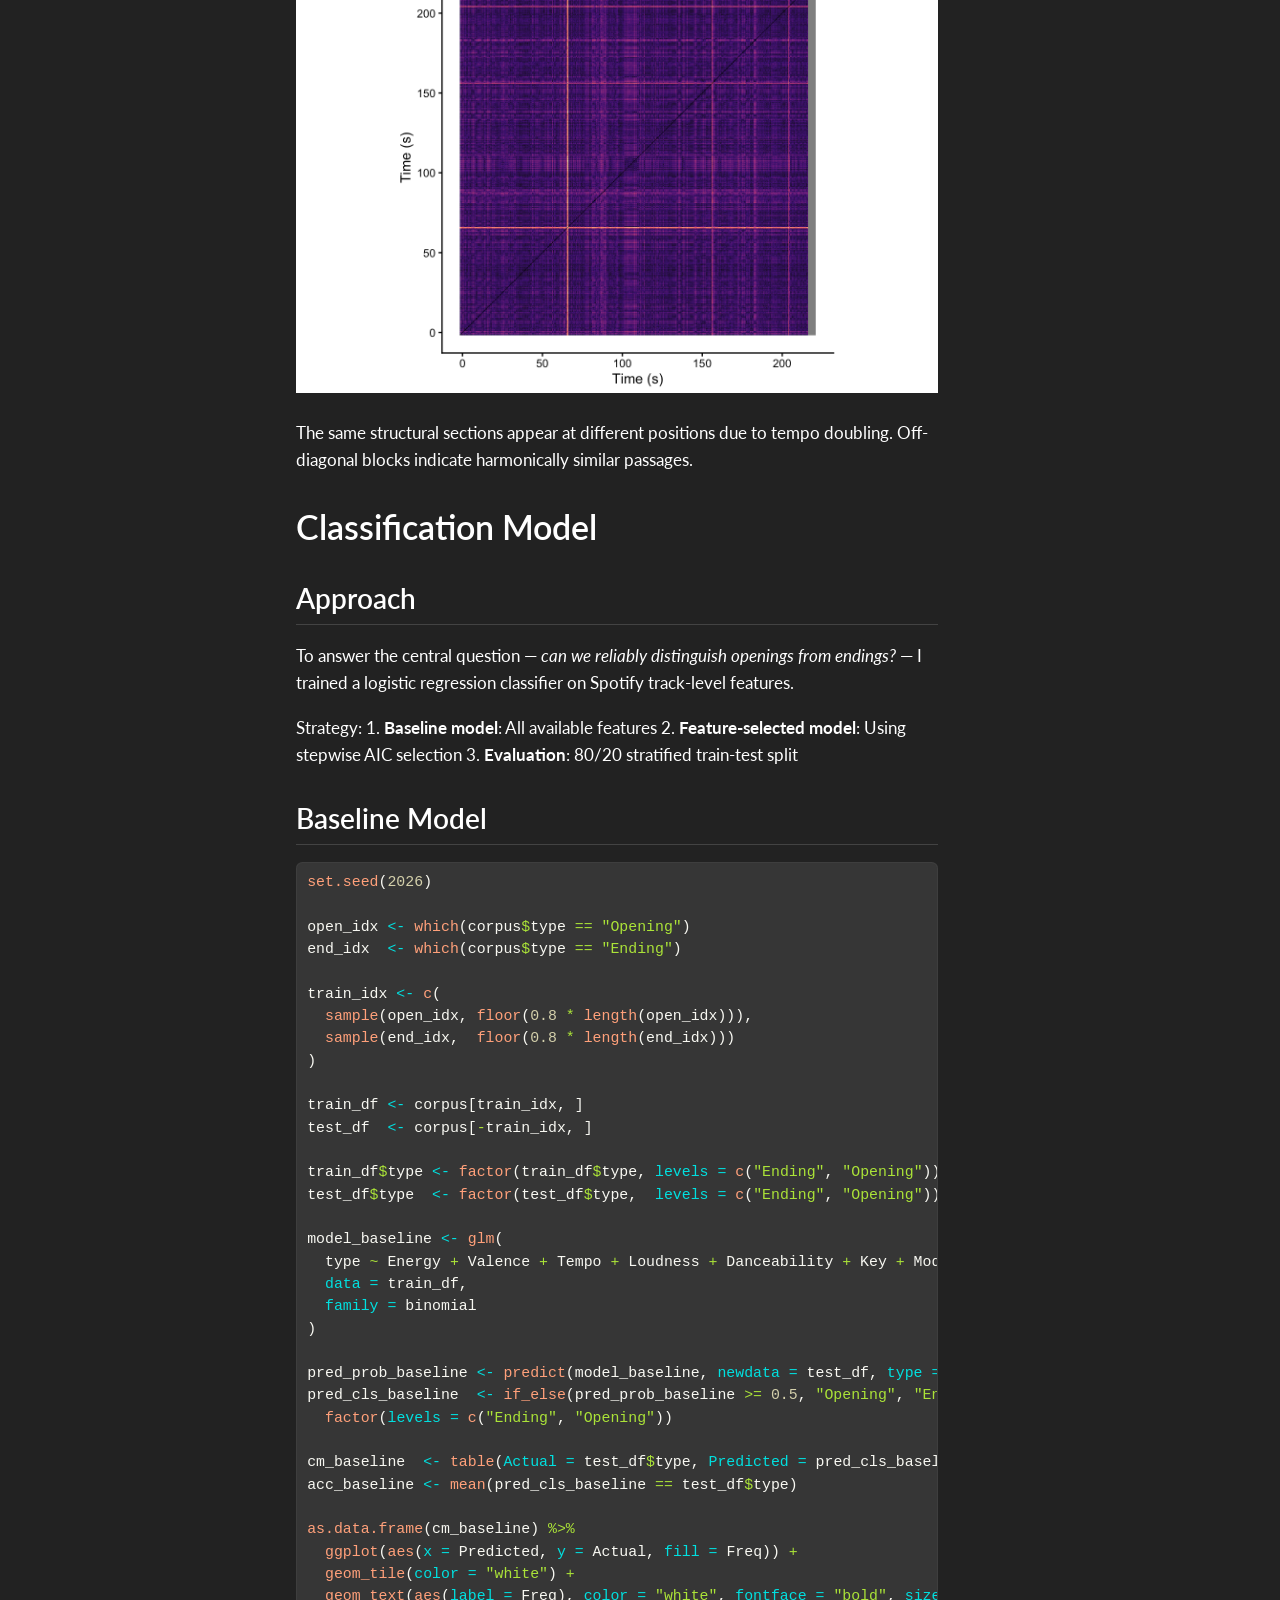
==== commit 45b45485: "v1: final portfolio" ====
--- a/index.html
+++ b/index.html
@@ -7,8 +7,9 @@
 <meta name="viewport" content="width=device-width, initial-scale=1.0, user-scalable=yes">
 
 <meta name="author" content="Mehmed">
-
-<title>Anime Openings &amp; Endings</title>
+<meta name="dcterms.date" content="2026-03-01">
+
+<title>Anime Openings vs Endings: A Computational Musicology Analysis</title>
 <style>
 code{white-space: pre-wrap;}
 span.smallcaps{font-variant: small-caps;}
@@ -21,6 +22,40 @@
   margin: 0 0.8em 0.2em -1em; /* quarto-specific, see https://github.com/quarto-dev/quarto-cli/issues/4556 */ 
   vertical-align: middle;
 }
+/* CSS for syntax highlighting */
+pre > code.sourceCode { white-space: pre; position: relative; }
+pre > code.sourceCode > span { line-height: 1.25; }
+pre > code.sourceCode > span:empty { height: 1.2em; }
+.sourceCode { overflow: visible; }
+code.sourceCode > span { color: inherit; text-decoration: inherit; }
+div.sourceCode { margin: 1em 0; }
+pre.sourceCode { margin: 0; }
+@media screen {
+div.sourceCode { overflow: auto; }
+}
+@media print {
+pre > code.sourceCode { white-space: pre-wrap; }
+pre > code.sourceCode > span { display: inline-block; text-indent: -5em; padding-left: 5em; }
+}
+pre.numberSource code
+  { counter-reset: source-line 0; }
+pre.numberSource code > span
+  { position: relative; left: -4em; counter-increment: source-line; }
+pre.numberSource code > span > a:first-child::before
+  { content: counter(source-line);
+    position: relative; left: -1em; text-align: right; vertical-align: baseline;
+    border: none; display: inline-block;
+    -webkit-touch-callout: none; -webkit-user-select: none;
+    -khtml-user-select: none; -moz-user-select: none;
+    -ms-user-select: none; user-select: none;
+    padding: 0 4px; width: 4em;
+  }
+pre.numberSource { margin-left: 3em;  padding-left: 4px; }
+div.sourceCode
+  {   }
+@media screen {
+pre > code.sourceCode > span > a:first-child::before { text-decoration: underline; }
+}
 </style>
 
 
@@ -30,606 +65,693 @@
 <script src="index_files/libs/quarto-html/tippy.umd.min.js"></script>
 <script src="index_files/libs/quarto-html/anchor.min.js"></script>
 <link href="index_files/libs/quarto-html/tippy.css" rel="stylesheet">
-<link href="index_files/libs/quarto-html/quarto-syntax-highlighting-2f5df379a58b258e96c21c0638c20c03.css" rel="stylesheet" id="quarto-text-highlighting-styles">
+<link href="index_files/libs/quarto-html/quarto-syntax-highlighting-dark-b53751a350365c71b6c909e95f209ed1.css" rel="stylesheet" id="quarto-text-highlighting-styles">
 <script src="index_files/libs/bootstrap/bootstrap.min.js"></script>
 <link href="index_files/libs/bootstrap/bootstrap-icons.css" rel="stylesheet">
-<link href="index_files/libs/bootstrap/bootstrap-27db7c3b829d4cfb8eeb6aa21a3af22b.min.css" rel="stylesheet" append-hash="true" id="quarto-bootstrap" data-mode="light">
-<script src="index_files/libs/quarto-dashboard/quarto-dashboard.js"></script>
-<script src="index_files/libs/quarto-dashboard/stickythead.js"></script>
-<script src="index_files/libs/quarto-dashboard/datatables.min.js" kdttablesentinel="true"></script>
-<script src="index_files/libs/quarto-dashboard/pdfmake.min.js" kdttablesentinel="true"></script>
-<script src="index_files/libs/quarto-dashboard/vfs_fonts.js" kdttablesentinel="true"></script>
-<script src="index_files/libs/quarto-dashboard/web-components.js" type="module"></script>
-<script src="index_files/libs/quarto-dashboard/components.js"></script>
-<link href="index_files/libs/quarto-dashboard/datatables.min.css" rel="stylesheet" kdttablesentinel="true">
-
-
+<link href="index_files/libs/bootstrap/bootstrap-eba12755a715931efe68ba4464a7bfac.min.css" rel="stylesheet" append-hash="true" id="quarto-bootstrap" data-mode="dark">
+<style>html{ scroll-behavior: smooth; }</style>
+
+
+<link rel="stylesheet" href="styles.css">
 </head>
 
-<body class="quarto-dashboard dashboard-fill fullcontent">
-
-<header id="quarto-dashboard-header">
-<nav class="navbar navbar-expand-md slim" data-bs-theme="dark">
-  <div class="navbar-container container-fluid">
-    <button class="navbar-toggler" type="button" data-bs-toggle="collapse" data-bs-target="#dashboard-collapse" aria-controls="dashboard-collapse" aria-expanded="false" aria-label="Toggle navigation">
-      <span class="navbar-toggler-icon"></span>
-    </button>    
-
-
-    <div class="navbar-brand-container">       
-
-      <div class="navbar-title">
-        <div class="navbar-title-text"><a href="#">Anime Openings &amp; Endings</a></div>
-        
-        <div class="navbar-author">Mehmed</div>
-      </div>
+<body>
+
+<div id="quarto-content" class="page-columns page-rows-contents page-layout-article toc-left">
+<div id="quarto-sidebar-toc-left" class="sidebar toc-left">
+  <nav id="TOC" role="doc-toc" class="toc-active">
+    <h2 id="toc-title">Table of contents</h2>
+   
+  <ul>
+  <li><a href="#introduction" id="toc-introduction" class="nav-link active" data-scroll-target="#introduction">Introduction</a></li>
+  <li><a href="#background" id="toc-background" class="nav-link" data-scroll-target="#background">Background</a>
+  <ul class="collapse">
+  <li><a href="#corpus-overview" id="toc-corpus-overview" class="nav-link" data-scroll-target="#corpus-overview">Corpus Overview</a></li>
+  <li><a href="#focus-tracks" id="toc-focus-tracks" class="nav-link" data-scroll-target="#focus-tracks">Focus Tracks</a></li>
+  </ul></li>
+  <li><a href="#track-level-features" id="toc-track-level-features" class="nav-link" data-scroll-target="#track-level-features">Track-Level Features</a>
+  <ul class="collapse">
+  <li><a href="#corpus-overview-1" id="toc-corpus-overview-1" class="nav-link" data-scroll-target="#corpus-overview-1">Corpus Overview</a></li>
+  <li><a href="#energy-valence-distribution" id="toc-energy-valence-distribution" class="nav-link" data-scroll-target="#energy-valence-distribution">Energy × Valence Distribution</a></li>
+  <li><a href="#tempo-distribution" id="toc-tempo-distribution" class="nav-link" data-scroll-target="#tempo-distribution">Tempo Distribution</a></li>
+  </ul></li>
+  <li><a href="#chroma-features-pitch" id="toc-chroma-features-pitch" class="nav-link" data-scroll-target="#chroma-features-pitch">Chroma Features (Pitch)</a>
+  <ul class="collapse">
+  <li><a href="#pitch-class-distribution" id="toc-pitch-class-distribution" class="nav-link" data-scroll-target="#pitch-class-distribution">Pitch Class Distribution</a></li>
+  <li><a href="#major-vs-minor-effect-on-valence" id="toc-major-vs-minor-effect-on-valence" class="nav-link" data-scroll-target="#major-vs-minor-effect-on-valence">Major vs Minor: Effect on Valence</a></li>
+  </ul></li>
+  <li><a href="#loudness" id="toc-loudness" class="nav-link" data-scroll-target="#loudness">Loudness</a>
+  <ul class="collapse">
+  <li><a href="#track-level-loudness" id="toc-track-level-loudness" class="nav-link" data-scroll-target="#track-level-loudness">Track-Level Loudness</a></li>
+  <li><a href="#loudness-vs-energy" id="toc-loudness-vs-energy" class="nav-link" data-scroll-target="#loudness-vs-energy">Loudness vs Energy</a></li>
+  <li><a href="#frame-level-energy-just-awake-opening" id="toc-frame-level-energy-just-awake-opening" class="nav-link" data-scroll-target="#frame-level-energy-just-awake-opening">Frame-Level Energy: “Just Awake” Opening</a></li>
+  <li><a href="#frame-level-energy-just-awake-ending" id="toc-frame-level-energy-just-awake-ending" class="nav-link" data-scroll-target="#frame-level-energy-just-awake-ending">Frame-Level Energy: “Just Awake” Ending</a></li>
+  </ul></li>
+  <li><a href="#timbre" id="toc-timbre" class="nav-link" data-scroll-target="#timbre">Timbre</a>
+  <ul class="collapse">
+  <li><a href="#timbre-feature-distributions" id="toc-timbre-feature-distributions" class="nav-link" data-scroll-target="#timbre-feature-distributions">Timbre Feature Distributions</a></li>
+  <li><a href="#acoustic-vs-instrumental-space" id="toc-acoustic-vs-instrumental-space" class="nav-link" data-scroll-target="#acoustic-vs-instrumental-space">Acoustic vs Instrumental Space</a></li>
+  </ul></li>
+  <li><a href="#temporal-features" id="toc-temporal-features" class="nav-link" data-scroll-target="#temporal-features">Temporal Features</a>
+  <ul class="collapse">
+  <li><a href="#tempo-vs-danceability" id="toc-tempo-vs-danceability" class="nav-link" data-scroll-target="#tempo-vs-danceability">Tempo vs Danceability</a></li>
+  </ul></li>
+  <li><a href="#chromagram-analysis" id="toc-chromagram-analysis" class="nav-link" data-scroll-target="#chromagram-analysis">Chromagram Analysis</a>
+  <ul class="collapse">
+  <li><a href="#just-awake-opening-191-bpm" id="toc-just-awake-opening-191-bpm" class="nav-link" data-scroll-target="#just-awake-opening-191-bpm">Just Awake — Opening (191 BPM)</a></li>
+  <li><a href="#just-awake-ending-95.5-bpm" id="toc-just-awake-ending-95.5-bpm" class="nav-link" data-scroll-target="#just-awake-ending-95.5-bpm">Just Awake — Ending (95.5 BPM)</a></li>
+  </ul></li>
+  <li><a href="#self-similarity-matrices" id="toc-self-similarity-matrices" class="nav-link" data-scroll-target="#self-similarity-matrices">Self-Similarity Matrices</a>
+  <ul class="collapse">
+  <li><a href="#ssm-opening-191-bpm" id="toc-ssm-opening-191-bpm" class="nav-link" data-scroll-target="#ssm-opening-191-bpm">SSM — Opening (191 BPM)</a></li>
+  <li><a href="#ssm-ending-95.5-bpm" id="toc-ssm-ending-95.5-bpm" class="nav-link" data-scroll-target="#ssm-ending-95.5-bpm">SSM — Ending (95.5 BPM)</a></li>
+  </ul></li>
+  <li><a href="#classification-model" id="toc-classification-model" class="nav-link" data-scroll-target="#classification-model">Classification Model</a>
+  <ul class="collapse">
+  <li><a href="#approach" id="toc-approach" class="nav-link" data-scroll-target="#approach">Approach</a></li>
+  <li><a href="#baseline-model" id="toc-baseline-model" class="nav-link" data-scroll-target="#baseline-model">Baseline Model</a></li>
+  <li><a href="#feature-selected-model-stepaic" id="toc-feature-selected-model-stepaic" class="nav-link" data-scroll-target="#feature-selected-model-stepaic">Feature-Selected Model (stepAIC)</a></li>
+  <li><a href="#model-comparison" id="toc-model-comparison" class="nav-link" data-scroll-target="#model-comparison">Model Comparison</a></li>
+  </ul></li>
+  <li><a href="#contributions-conclusions" id="toc-contributions-conclusions" class="nav-link" data-scroll-target="#contributions-conclusions">Contributions &amp; Conclusions</a>
+  <ul class="collapse">
+  <li><a href="#key-findings" id="toc-key-findings" class="nav-link" data-scroll-target="#key-findings">Key Findings</a></li>
+  <li><a href="#implications" id="toc-implications" class="nav-link" data-scroll-target="#implications">Implications</a></li>
+  <li><a href="#methodological-notes" id="toc-methodological-notes" class="nav-link" data-scroll-target="#methodological-notes">Methodological Notes</a></li>
+  </ul></li>
+  </ul>
+</nav>
+</div>
+<div id="quarto-margin-sidebar" class="sidebar margin-sidebar zindex-bottom">
+</div>
+<main class="content" id="quarto-document-content">
+
+<header id="title-block-header" class="quarto-title-block default">
+<div class="quarto-title">
+<h1 class="title">Anime Openings vs Endings: A Computational Musicology Analysis</h1>
+</div>
+
+
+
+<div class="quarto-title-meta">
+
+    <div>
+    <div class="quarto-title-meta-heading">Author</div>
+    <div class="quarto-title-meta-contents">
+             <p>Mehmed </p>
+          </div>
+  </div>
+    
+    <div>
+    <div class="quarto-title-meta-heading">Published</div>
+    <div class="quarto-title-meta-contents">
+      <p class="date">March 1, 2026</p>
     </div>
-<div id="dashboard-collapse" class="navbar-collapse collapse"><ul class="navbar-nav navbar-nav-scroll me-auto" role="tablist"><li class="nav-item" role="presentation"><a id="tab-corpus" class="nav-link active" data-bs-toggle="tab" role="tab" data-bs-target="#corpus" data-scrolling="false" href="#corpus" aria-controls="corpus" aria-selected="true"><span class="nav-link-text">Corpus</span></a></li><li class="nav-item" role="presentation"><a id="tab-toonsoorten" class="nav-link" data-bs-toggle="tab" role="tab" data-bs-target="#toonsoorten" data-scrolling="false" href="#toonsoorten" aria-controls="toonsoorten" aria-selected="false"><span class="nav-link-text">Toonsoorten</span></a></li><li class="nav-item" role="presentation"><a id="tab-tempo-ritme" class="nav-link" data-bs-toggle="tab" role="tab" data-bs-target="#tempo-ritme" data-scrolling="false" href="#tempo-ritme" aria-controls="tempo-ritme" aria-selected="false"><span class="nav-link-text">Tempo &amp; Ritme</span></a></li><li class="nav-item" role="presentation"><a id="tab-chromagrammen" class="nav-link" data-bs-toggle="tab" role="tab" data-bs-target="#chromagrammen" data-scrolling="false" href="#chromagrammen" aria-controls="chromagrammen" aria-selected="false"><span class="nav-link-text">Chromagrammen</span></a></li><li class="nav-item" role="presentation"><a id="tab-zelfgelijkenis" class="nav-link" data-bs-toggle="tab" role="tab" data-bs-target="#zelfgelijkenis" data-scrolling="false" href="#zelfgelijkenis" aria-controls="zelfgelijkenis" aria-selected="false"><span class="nav-link-text">Zelfgelijkenis</span></a></li><li class="nav-item" role="presentation"><a id="tab-classificatie-week-12" class="nav-link" data-bs-toggle="tab" role="tab" data-bs-target="#classificatie-week-12" data-scrolling="false" href="#classificatie-week-12" aria-controls="classificatie-week-12" aria-selected="false"><span class="nav-link-text">Classificatie (Week 12)</span></a></li></ul></div></div>
-</nav>
+  </div>
+  
+    
+  </div>
+  
+
+
 </header>
-<div class="page-layout-custom quarto-dashboard-content bslib-gap-spacing html-fill-container bslib-page-fill quarto-dashboard-pages">  
-
-<div class="bslib-grid-item html-fill-item tab-content bslib-grid" data-layout="fill" style="display: grid; grid-template-columns: minmax(3em, 1fr);
-grid-auto-rows: minmax(0, 1fr);">
-<div id="corpus" class="dashboard-page tab-pane show active html-fill-item html-fill-container" data-orientation="columns" aria-labelledby="tab-corpus">
-<div class="html-fill-item html-fill-container bslib-grid" style="display: grid; grid-template-columns: minmax(3em, 35fr) minmax(3em, 65fr);
-grid-auto-rows: minmax(0, 1fr);">
-<div class="html-fill-item html-fill-container bslib-grid" style="display: grid; grid-template-rows: minmax(3em, 1fr); grid-auto-columns: minmax(0, 1fr);">
-<div class="html-fill-item html-fill-container bslib-grid" style="display: grid; grid-template-columns: minmax(3em, 1fr);
-grid-auto-rows: minmax(0, 1fr);">
-<div class="html-fill-item html-fill-container bslib-grid" style="display: grid; grid-template-rows: minmax(3em, max-content); grid-auto-columns: minmax(0, 1fr);">
-<div class="card html-fill-item html-fill-container bslib-card" data-fill="false" data-bslib-card-init="" data-require-bs-caller="card()" data-full-screen="false">
-<div class="card-body html-fill-item html-fill-container">
-<strong>Corpus: Anime Openings &amp; Endings</strong>
-<p>Twee Spotify-playlists:</p>
-<table class="caption-top table">
+
+
+<section id="introduction" class="level1">
+<h1>Introduction</h1>
+<p>This portfolio analyzes computational music features from anime opening and ending tracks. The central question is: <strong>Can we reliably distinguish anime openings from endings using Spotify audio features and chroma analysis?</strong></p>
+</section>
+<section id="background" class="level1">
+<h1>Background</h1>
+<section id="corpus-overview" class="level2">
+<h2 class="anchored" data-anchor-id="corpus-overview">Corpus Overview</h2>
+<p>This corpus consists of two Spotify playlists:</p>
+<ul>
+<li><strong>Anime Openings (Intros)</strong>: 200 tracks<br>
+</li>
+<li><strong>Anime Endings</strong>: 57 tracks<br>
+</li>
+<li><strong>Total</strong>: 257 tracks</li>
+</ul>
+<p>Anime openings are typically fast and energetic, designed to excite viewers. Endings are slower and more melodic. This analysis uses computational features to test whether these perceived differences are measurable.</p>
+</section>
+<section id="focus-tracks" class="level2">
+<h2 class="anchored" data-anchor-id="focus-tracks">Focus Tracks</h2>
+<p>For detailed chroma and structural analysis, I focus on three key tracks:</p>
+<ol type="1">
+<li><strong>“Just Awake”</strong> (Fear, and Loathing in Las Vegas) — appears as <strong>both</strong> opening (191 BPM) and ending (95.5 BPM)</li>
+<li><strong>“Gats”</strong> — extreme outlier (Energy 0.193, Valence 0.055)</li>
+<li><strong>“East Bridge”</strong> — representative opening example</li>
+</ol>
+<div class="cell">
+<div class="sourceCode cell-code" id="cb1"><pre class="sourceCode r code-with-copy"><code class="sourceCode r"><span id="cb1-1"><a href="#cb1-1" aria-hidden="true" tabindex="-1"></a><span class="fu">ggplot</span>(corpus, <span class="fu">aes</span>(<span class="at">x =</span> Tempo, <span class="at">y =</span> Energy, <span class="at">color =</span> type)) <span class="sc">+</span></span>
+<span id="cb1-2"><a href="#cb1-2" aria-hidden="true" tabindex="-1"></a>  <span class="fu">geom_point</span>(<span class="at">alpha =</span> <span class="fl">0.35</span>, <span class="at">size =</span> <span class="dv">2</span>) <span class="sc">+</span></span>
+<span id="cb1-3"><a href="#cb1-3" aria-hidden="true" tabindex="-1"></a>  <span class="fu">geom_point</span>(<span class="at">data =</span> focus_tracks, <span class="fu">aes</span>(<span class="at">x =</span> Tempo, <span class="at">y =</span> Energy),</span>
+<span id="cb1-4"><a href="#cb1-4" aria-hidden="true" tabindex="-1"></a>             <span class="at">color =</span> <span class="st">"black"</span>, <span class="at">fill =</span> <span class="st">"gold"</span>, <span class="at">shape =</span> <span class="dv">21</span>, <span class="at">size =</span> <span class="dv">5</span>, <span class="at">stroke =</span> <span class="fl">1.2</span>) <span class="sc">+</span></span>
+<span id="cb1-5"><a href="#cb1-5" aria-hidden="true" tabindex="-1"></a>  <span class="fu">geom_text_repel</span>(<span class="at">data =</span> focus_tracks,</span>
+<span id="cb1-6"><a href="#cb1-6" aria-hidden="true" tabindex="-1"></a>                  <span class="fu">aes</span>(<span class="at">label =</span> <span class="fu">paste0</span>(<span class="st">`</span><span class="at">Track Name</span><span class="st">`</span>, <span class="st">" ("</span>, type, <span class="st">")"</span>)),</span>
+<span id="cb1-7"><a href="#cb1-7" aria-hidden="true" tabindex="-1"></a>                  <span class="at">size =</span> <span class="dv">3</span>, <span class="at">color =</span> <span class="st">"black"</span>, <span class="at">max.overlaps =</span> <span class="dv">20</span>,</span>
+<span id="cb1-8"><a href="#cb1-8" aria-hidden="true" tabindex="-1"></a>                  <span class="at">min.segment.length =</span> <span class="dv">0</span>) <span class="sc">+</span></span>
+<span id="cb1-9"><a href="#cb1-9" aria-hidden="true" tabindex="-1"></a>  <span class="fu">scale_color_manual</span>(<span class="at">values =</span> <span class="fu">c</span>(<span class="st">"Opening"</span> <span class="ot">=</span> <span class="st">"#e63946"</span>, <span class="st">"Ending"</span> <span class="ot">=</span> <span class="st">"#457b9d"</span>)) <span class="sc">+</span></span>
+<span id="cb1-10"><a href="#cb1-10" aria-hidden="true" tabindex="-1"></a>  <span class="fu">labs</span>(<span class="at">title =</span> <span class="st">"Focus tracks in context"</span>,</span>
+<span id="cb1-11"><a href="#cb1-11" aria-hidden="true" tabindex="-1"></a>       <span class="at">subtitle =</span> <span class="st">"Black/gold points = selected focus tracks"</span>,</span>
+<span id="cb1-12"><a href="#cb1-12" aria-hidden="true" tabindex="-1"></a>       <span class="at">x =</span> <span class="st">"Tempo (BPM)"</span>, <span class="at">y =</span> <span class="st">"Energy"</span>, <span class="at">color =</span> <span class="cn">NULL</span>) <span class="sc">+</span></span>
+<span id="cb1-13"><a href="#cb1-13" aria-hidden="true" tabindex="-1"></a>  <span class="fu">theme_minimal</span>(<span class="at">base_size =</span> <span class="dv">12</span>) <span class="sc">+</span></span>
+<span id="cb1-14"><a href="#cb1-14" aria-hidden="true" tabindex="-1"></a>  <span class="fu">theme</span>(<span class="at">legend.position =</span> <span class="st">"top"</span>)</span></code><button title="Copy to Clipboard" class="code-copy-button"><i class="bi"></i></button></pre></div>
+<div class="cell-output-display">
+<div>
+<figure class="figure">
+<p><img src="index_files/figure-html/focus-plot-1.png" class="img-fluid figure-img" width="672"></p>
+</figure>
+</div>
+</div>
+</div>
+</section>
+</section>
+<section id="track-level-features" class="level1">
+<h1>Track-Level Features</h1>
+<section id="corpus-overview-1" class="level2">
+<h2 class="anchored" data-anchor-id="corpus-overview-1">Corpus Overview</h2>
+<div class="cell">
+<div class="sourceCode cell-code" id="cb2"><pre class="sourceCode r code-with-copy"><code class="sourceCode r"><span id="cb2-1"><a href="#cb2-1" aria-hidden="true" tabindex="-1"></a>corpus <span class="sc">%&gt;%</span></span>
+<span id="cb2-2"><a href="#cb2-2" aria-hidden="true" tabindex="-1"></a>  <span class="fu">group_by</span>(type) <span class="sc">%&gt;%</span></span>
+<span id="cb2-3"><a href="#cb2-3" aria-hidden="true" tabindex="-1"></a>  <span class="fu">summarise</span>(</span>
+<span id="cb2-4"><a href="#cb2-4" aria-hidden="true" tabindex="-1"></a>    <span class="at">n_tracks =</span> <span class="fu">n</span>(),</span>
+<span id="cb2-5"><a href="#cb2-5" aria-hidden="true" tabindex="-1"></a>    <span class="at">mean_tempo =</span> <span class="fu">mean</span>(Tempo),</span>
+<span id="cb2-6"><a href="#cb2-6" aria-hidden="true" tabindex="-1"></a>    <span class="at">mean_energy =</span> <span class="fu">mean</span>(Energy),</span>
+<span id="cb2-7"><a href="#cb2-7" aria-hidden="true" tabindex="-1"></a>    <span class="at">mean_valence =</span> <span class="fu">mean</span>(Valence),</span>
+<span id="cb2-8"><a href="#cb2-8" aria-hidden="true" tabindex="-1"></a>    <span class="at">mean_loudness =</span> <span class="fu">mean</span>(Loudness),</span>
+<span id="cb2-9"><a href="#cb2-9" aria-hidden="true" tabindex="-1"></a>    <span class="at">mean_popularity =</span> <span class="fu">mean</span>(Popularity),</span>
+<span id="cb2-10"><a href="#cb2-10" aria-hidden="true" tabindex="-1"></a>    <span class="at">.groups =</span> <span class="st">"drop"</span></span>
+<span id="cb2-11"><a href="#cb2-11" aria-hidden="true" tabindex="-1"></a>  ) <span class="sc">%&gt;%</span></span>
+<span id="cb2-12"><a href="#cb2-12" aria-hidden="true" tabindex="-1"></a>  <span class="fu">mutate</span>(<span class="fu">across</span>(<span class="fu">where</span>(is.numeric), <span class="sc">~</span><span class="fu">round</span>(.x, <span class="dv">3</span>))) <span class="sc">%&gt;%</span></span>
+<span id="cb2-13"><a href="#cb2-13" aria-hidden="true" tabindex="-1"></a>  knitr<span class="sc">::</span><span class="fu">kable</span>(<span class="at">caption =</span> <span class="st">"Corpus summary statistics"</span>)</span></code><button title="Copy to Clipboard" class="code-copy-button"><i class="bi"></i></button></pre></div>
+<div class="cell-output-display">
+<table class="caption-top table table-sm table-striped small">
+<caption>Corpus summary statistics</caption>
+<colgroup>
+<col style="width: 9%">
+<col style="width: 10%">
+<col style="width: 13%">
+<col style="width: 14%">
+<col style="width: 15%">
+<col style="width: 16%">
+<col style="width: 19%">
+</colgroup>
 <thead>
 <tr class="header">
-<th></th>
-<th>Tracks</th>
+<th style="text-align: left;">type</th>
+<th style="text-align: right;">n_tracks</th>
+<th style="text-align: right;">mean_tempo</th>
+<th style="text-align: right;">mean_energy</th>
+<th style="text-align: right;">mean_valence</th>
+<th style="text-align: right;">mean_loudness</th>
+<th style="text-align: right;">mean_popularity</th>
 </tr>
 </thead>
 <tbody>
 <tr class="odd">
-<td>🔴 <strong>Openings</strong></td>
-<td>200</td>
+<td style="text-align: left;">Ending</td>
+<td style="text-align: right;">57</td>
+<td style="text-align: right;">124.652</td>
+<td style="text-align: right;">0.755</td>
+<td style="text-align: right;">0.524</td>
+<td style="text-align: right;">-5.572</td>
+<td style="text-align: right;">28.912</td>
 </tr>
 <tr class="even">
-<td>🔵 <strong>Endings</strong></td>
-<td>57</td>
+<td style="text-align: left;">Opening</td>
+<td style="text-align: right;">200</td>
+<td style="text-align: right;">136.568</td>
+<td style="text-align: right;">0.912</td>
+<td style="text-align: right;">0.556</td>
+<td style="text-align: right;">-3.582</td>
+<td style="text-align: right;">34.195</td>
 </tr>
 </tbody>
 </table>
-<p>Anime openings zijn typisch snel en energetisch, bedoeld om de kijker op te winden. Endings zijn rustiger en melodieuzer. De Spotify-data laat zien of dat ook in de cijfers terugkomt.</p>
-<p>Opvallendste track: <strong>“Just Awake”</strong> (Fear, and Loathing in Las Vegas) staat in <em>beide</em> playlists — als opening op <strong>191 BPM</strong> en als ending op <strong>95.5 BPM</strong> (exact de helft).</p>
-<p>Meest extreme outlier: <strong>Gats</strong> — Energy 0.193, Valence 0.055. Extreem donker en rustig voor een opening.</p>
-</div>
-<bslib-tooltip placement="auto" bsoptions="[]" data-require-bs-version="5" data-require-bs-caller="tooltip()">
-    <template>Expand</template>
-    <span class="bslib-full-screen-enter badge rounded-pill">
-        <svg xmlns="http://www.w3.org/2000/svg" viewbox="0 0 24 24" style="height:1em;width:1em;" aria-hidden="true" role="img"><path d="M20 5C20 4.4 19.6 4 19 4H13C12.4 4 12 3.6 12 3C12 2.4 12.4 2 13 2H21C21.6 2 22 2.4 22 3V11C22 11.6 21.6 12 21 12C20.4 12 20 11.6 20 11V5ZM4 19C4 19.6 4.4 20 5 20H11C11.6 20 12 20.4 12 21C12 21.6 11.6 22 11 22H3C2.4 22 2 21.6 2 21V13C2 12.4 2.4 12 3 12C3.6 12 4 12.4 4 13V19Z"></path></svg>
-    </span>
-</bslib-tooltip><script data-bslib-card-init="">bslib.Card.initializeAllCards();</script></div>
-</div>
-</div>
-</div><div class="html-fill-item html-fill-container bslib-grid" style="display: grid; grid-template-columns: minmax(3em, 1fr);
-grid-auto-rows: minmax(0, 1fr);">
-<div class="card tabset html-fill-item html-fill-container bslib-card" data-bslib-card-init="" data-require-bs-caller="card()" data-full-screen="false">
-<div class="card-header bslib-navs-card-title"><div class="card-title"><span style="display: inline">
-
-</span></div><ul class="nav nav-tabs card-header-tabs" role="tablist" data-tabsetid="card-tabset-2"><li class="nav-item" role="presentation"><a href="#card-tabset-2-1" role="tab" data-toggle="tab" data-bs-toggle="tab" data-value="Energie vs Valence" aria-selected="true" class="nav-link active">Energie vs Valence</a></li><li class="nav-item" role="presentation"><a href="#card-tabset-2-2" role="tab" data-toggle="tab" data-bs-toggle="tab" data-value="Tempoverdeling" aria-selected="false" class="nav-link">Tempoverdeling</a></li><li class="nav-item" role="presentation"><a href="#card-tabset-2-3" role="tab" data-toggle="tab" data-bs-toggle="tab" data-value="Energieverdeling" aria-selected="false" class="nav-link">Energieverdeling</a></li></ul></div>
-
-
-
-<div class="tab-content html-fill-item html-fill-container" data-tabset-id="card-tabset-2"><div class="tab-pane active show html-fill-item html-fill-container" role="tabpanel" id="card-tabset-2-1"><div class="card-body html-fill-item html-fill-container" data-title="Energie vs Valence">
-<div class="html-fill-item html-fill-container bslib-grid" style="display: grid; grid-template-rows: minmax(3em, 1fr); grid-auto-columns: minmax(0, 1fr);">
-<div class="card cell html-fill-item html-fill-container bslib-card" data-bslib-card-init="" data-require-bs-caller="card()" data-full-screen="false">
-<div class="card-body html-fill-item html-fill-container">
-<div class="cell-output-display html-fill-item html-fill-container">
-<img src="index_files/figure-html/corpus-scatter-1.png" class="img-fluid quarto-dashboard-img-contain">
-</div>
-</div>
-<bslib-tooltip placement="auto" bsoptions="[]" data-require-bs-version="5" data-require-bs-caller="tooltip()">
-    <template>Expand</template>
-    <span class="bslib-full-screen-enter badge rounded-pill">
-        <svg xmlns="http://www.w3.org/2000/svg" viewbox="0 0 24 24" style="height:1em;width:1em;" aria-hidden="true" role="img"><path d="M20 5C20 4.4 19.6 4 19 4H13C12.4 4 12 3.6 12 3C12 2.4 12.4 2 13 2H21C21.6 2 22 2.4 22 3V11C22 11.6 21.6 12 21 12C20.4 12 20 11.6 20 11V5ZM4 19C4 19.6 4.4 20 5 20H11C11.6 20 12 20.4 12 21C12 21.6 11.6 22 11 22H3C2.4 22 2 21.6 2 21V13C2 12.4 2.4 12 3 12C3.6 12 4 12.4 4 13V19Z"></path></svg>
-    </span>
-</bslib-tooltip><script data-bslib-card-init="">bslib.Card.initializeAllCards();</script></div>
-</div>
-</div></div><div class="tab-pane html-fill-item html-fill-container" role="tabpanel" id="card-tabset-2-2"><div class="card-body html-fill-item html-fill-container" data-title="Tempoverdeling">
-<div class="html-fill-item html-fill-container bslib-grid" style="display: grid; grid-template-rows: minmax(3em, 1fr); grid-auto-columns: minmax(0, 1fr);">
-<div class="card cell html-fill-item html-fill-container bslib-card" data-bslib-card-init="" data-require-bs-caller="card()" data-full-screen="false">
-<div class="card-body html-fill-item html-fill-container">
-<div class="cell-output-display html-fill-item html-fill-container">
-<img src="index_files/figure-html/tempo-dist-1.png" class="img-fluid quarto-dashboard-img-contain">
-</div>
-</div>
-<bslib-tooltip placement="auto" bsoptions="[]" data-require-bs-version="5" data-require-bs-caller="tooltip()">
-    <template>Expand</template>
-    <span class="bslib-full-screen-enter badge rounded-pill">
-        <svg xmlns="http://www.w3.org/2000/svg" viewbox="0 0 24 24" style="height:1em;width:1em;" aria-hidden="true" role="img"><path d="M20 5C20 4.4 19.6 4 19 4H13C12.4 4 12 3.6 12 3C12 2.4 12.4 2 13 2H21C21.6 2 22 2.4 22 3V11C22 11.6 21.6 12 21 12C20.4 12 20 11.6 20 11V5ZM4 19C4 19.6 4.4 20 5 20H11C11.6 20 12 20.4 12 21C12 21.6 11.6 22 11 22H3C2.4 22 2 21.6 2 21V13C2 12.4 2.4 12 3 12C3.6 12 4 12.4 4 13V19Z"></path></svg>
-    </span>
-</bslib-tooltip><script data-bslib-card-init="">bslib.Card.initializeAllCards();</script></div>
-</div>
-</div></div><div class="tab-pane html-fill-item html-fill-container" role="tabpanel" id="card-tabset-2-3"><div class="card-body html-fill-item html-fill-container" data-title="Energieverdeling">
-<div class="html-fill-item html-fill-container bslib-grid" style="display: grid; grid-template-rows: minmax(3em, 1fr); grid-auto-columns: minmax(0, 1fr);">
-<div class="card cell html-fill-item html-fill-container bslib-card" data-bslib-card-init="" data-require-bs-caller="card()" data-full-screen="false">
-<div class="card-body html-fill-item html-fill-container">
-<div class="cell-output-display html-fill-item html-fill-container">
-<img src="index_files/figure-html/energy-dist-1.png" class="img-fluid quarto-dashboard-img-contain">
-</div>
-</div>
-<bslib-tooltip placement="auto" bsoptions="[]" data-require-bs-version="5" data-require-bs-caller="tooltip()">
-    <template>Expand</template>
-    <span class="bslib-full-screen-enter badge rounded-pill">
-        <svg xmlns="http://www.w3.org/2000/svg" viewbox="0 0 24 24" style="height:1em;width:1em;" aria-hidden="true" role="img"><path d="M20 5C20 4.4 19.6 4 19 4H13C12.4 4 12 3.6 12 3C12 2.4 12.4 2 13 2H21C21.6 2 22 2.4 22 3V11C22 11.6 21.6 12 21 12C20.4 12 20 11.6 20 11V5ZM4 19C4 19.6 4.4 20 5 20H11C11.6 20 12 20.4 12 21C12 21.6 11.6 22 11 22H3C2.4 22 2 21.6 2 21V13C2 12.4 2.4 12 3 12C3.6 12 4 12.4 4 13V19Z"></path></svg>
-    </span>
-</bslib-tooltip><script data-bslib-card-init="">bslib.Card.initializeAllCards();</script></div>
-</div>
-</div></div></div><bslib-tooltip placement="auto" bsoptions="[]" data-require-bs-version="5" data-require-bs-caller="tooltip()">
-    <template>Expand</template>
-    <span class="bslib-full-screen-enter badge rounded-pill">
-        <svg xmlns="http://www.w3.org/2000/svg" viewbox="0 0 24 24" style="height:1em;width:1em;" aria-hidden="true" role="img"><path d="M20 5C20 4.4 19.6 4 19 4H13C12.4 4 12 3.6 12 3C12 2.4 12.4 2 13 2H21C21.6 2 22 2.4 22 3V11C22 11.6 21.6 12 21 12C20.4 12 20 11.6 20 11V5ZM4 19C4 19.6 4.4 20 5 20H11C11.6 20 12 20.4 12 21C12 21.6 11.6 22 11 22H3C2.4 22 2 21.6 2 21V13C2 12.4 2.4 12 3 12C3.6 12 4 12.4 4 13V19Z"></path></svg>
-    </span>
-</bslib-tooltip><script data-bslib-card-init="">bslib.Card.initializeAllCards();</script></div>
-</div>
-</div>
-</div><div id="toonsoorten" class="dashboard-page tab-pane grid-skip html-fill-item html-fill-container" data-orientation="columns" aria-labelledby="tab-toonsoorten">
-<div class="html-fill-item html-fill-container bslib-grid" style="display: grid; grid-template-columns: minmax(3em, 50fr) minmax(3em, 50fr);
-grid-auto-rows: minmax(0, 1fr);">
-<div class="html-fill-item html-fill-container bslib-grid" style="display: grid; grid-template-rows: minmax(3em, 1fr) minmax(3em, 1fr); grid-auto-columns: minmax(0, 1fr);">
-<div class="html-fill-item html-fill-container bslib-grid" style="display: grid; grid-template-columns: minmax(3em, 1fr);
-grid-auto-rows: minmax(0, 1fr);">
-<div class="html-fill-item html-fill-container bslib-grid" style="display: grid; grid-template-rows: minmax(3em, 1fr); grid-auto-columns: minmax(0, 1fr);">
-<div class="card cell html-fill-item html-fill-container bslib-card" data-bslib-card-init="" data-require-bs-caller="card()" data-full-screen="false">
-<div class="card-body html-fill-item html-fill-container">
-<div class="cell-output-display html-fill-item html-fill-container">
-<img src="index_files/figure-html/key-dist-1.png" class="img-fluid quarto-dashboard-img-contain">
-</div>
-</div>
-<bslib-tooltip placement="auto" bsoptions="[]" data-require-bs-version="5" data-require-bs-caller="tooltip()">
-    <template>Expand</template>
-    <span class="bslib-full-screen-enter badge rounded-pill">
-        <svg xmlns="http://www.w3.org/2000/svg" viewbox="0 0 24 24" style="height:1em;width:1em;" aria-hidden="true" role="img"><path d="M20 5C20 4.4 19.6 4 19 4H13C12.4 4 12 3.6 12 3C12 2.4 12.4 2 13 2H21C21.6 2 22 2.4 22 3V11C22 11.6 21.6 12 21 12C20.4 12 20 11.6 20 11V5ZM4 19C4 19.6 4.4 20 5 20H11C11.6 20 12 20.4 12 21C12 21.6 11.6 22 11 22H3C2.4 22 2 21.6 2 21V13C2 12.4 2.4 12 3 12C3.6 12 4 12.4 4 13V19Z"></path></svg>
-    </span>
-</bslib-tooltip><script data-bslib-card-init="">bslib.Card.initializeAllCards();</script></div>
-</div>
-</div>
-<div class="html-fill-item html-fill-container bslib-grid" style="display: grid; grid-template-columns: minmax(3em, 1fr);
-grid-auto-rows: minmax(0, 1fr);">
-<div class="html-fill-item html-fill-container bslib-grid" style="display: grid; grid-template-rows: minmax(3em, 1fr); grid-auto-columns: minmax(0, 1fr);">
-<div class="card cell html-fill-item html-fill-container bslib-card" data-bslib-card-init="" data-require-bs-caller="card()" data-full-screen="false">
-<div class="card-body html-fill-item html-fill-container">
-<div class="cell-output-display html-fill-item html-fill-container">
-<img src="index_files/figure-html/mode-valence-1.png" class="img-fluid quarto-dashboard-img-contain">
-</div>
-</div>
-<bslib-tooltip placement="auto" bsoptions="[]" data-require-bs-version="5" data-require-bs-caller="tooltip()">
-    <template>Expand</template>
-    <span class="bslib-full-screen-enter badge rounded-pill">
-        <svg xmlns="http://www.w3.org/2000/svg" viewbox="0 0 24 24" style="height:1em;width:1em;" aria-hidden="true" role="img"><path d="M20 5C20 4.4 19.6 4 19 4H13C12.4 4 12 3.6 12 3C12 2.4 12.4 2 13 2H21C21.6 2 22 2.4 22 3V11C22 11.6 21.6 12 21 12C20.4 12 20 11.6 20 11V5ZM4 19C4 19.6 4.4 20 5 20H11C11.6 20 12 20.4 12 21C12 21.6 11.6 22 11 22H3C2.4 22 2 21.6 2 21V13C2 12.4 2.4 12 3 12C3.6 12 4 12.4 4 13V19Z"></path></svg>
-    </span>
-</bslib-tooltip><script data-bslib-card-init="">bslib.Card.initializeAllCards();</script></div>
-</div>
-</div>
-</div><div class="html-fill-item html-fill-container bslib-grid" style="display: grid; grid-template-columns: minmax(3em, 1fr) minmax(3em, 1fr);
-grid-auto-rows: minmax(0, 1fr);">
-<div class="html-fill-item html-fill-container bslib-grid" style="display: grid; grid-template-rows: minmax(3em, 1fr); grid-auto-columns: minmax(0, 1fr);">
-<div class="html-fill-item html-fill-container bslib-grid" style="display: grid; grid-template-columns: minmax(3em, 1fr);
-grid-auto-rows: minmax(0, 1fr);">
-<div class="card cell html-fill-item html-fill-container bslib-card" data-bslib-card-init="" data-require-bs-caller="card()" data-full-screen="false">
-<div class="card-body html-fill-item html-fill-container">
-<div class="cell-output-display html-fill-item html-fill-container">
-<img src="index_files/figure-html/key-energy-1.png" class="img-fluid quarto-dashboard-img-contain">
-</div>
-</div>
-<bslib-tooltip placement="auto" bsoptions="[]" data-require-bs-version="5" data-require-bs-caller="tooltip()">
-    <template>Expand</template>
-    <span class="bslib-full-screen-enter badge rounded-pill">
-        <svg xmlns="http://www.w3.org/2000/svg" viewbox="0 0 24 24" style="height:1em;width:1em;" aria-hidden="true" role="img"><path d="M20 5C20 4.4 19.6 4 19 4H13C12.4 4 12 3.6 12 3C12 2.4 12.4 2 13 2H21C21.6 2 22 2.4 22 3V11C22 11.6 21.6 12 21 12C20.4 12 20 11.6 20 11V5ZM4 19C4 19.6 4.4 20 5 20H11C11.6 20 12 20.4 12 21C12 21.6 11.6 22 11 22H3C2.4 22 2 21.6 2 21V13C2 12.4 2.4 12 3 12C3.6 12 4 12.4 4 13V19Z"></path></svg>
-    </span>
-</bslib-tooltip><script data-bslib-card-init="">bslib.Card.initializeAllCards();</script></div>
-</div>
-</div><div class="html-fill-item html-fill-container bslib-grid" style="display: grid; grid-template-rows: minmax(3em, 1fr); grid-auto-columns: minmax(0, 1fr);">
-<div class="html-fill-item html-fill-container bslib-grid" style="display: grid; grid-template-columns: minmax(3em, 1fr);
-grid-auto-rows: minmax(0, 1fr);">
-<div class="card cell html-fill-item html-fill-container bslib-card" data-bslib-card-init="" data-require-bs-caller="card()" data-full-screen="false">
-<div class="card-body html-fill-item html-fill-container">
-<div class="cell-output-display html-fill-item html-fill-container">
-<img src="index_files/figure-html/key-tempo-1.png" class="img-fluid quarto-dashboard-img-contain">
-</div>
-</div>
-<bslib-tooltip placement="auto" bsoptions="[]" data-require-bs-version="5" data-require-bs-caller="tooltip()">
-    <template>Expand</template>
-    <span class="bslib-full-screen-enter badge rounded-pill">
-        <svg xmlns="http://www.w3.org/2000/svg" viewbox="0 0 24 24" style="height:1em;width:1em;" aria-hidden="true" role="img"><path d="M20 5C20 4.4 19.6 4 19 4H13C12.4 4 12 3.6 12 3C12 2.4 12.4 2 13 2H21C21.6 2 22 2.4 22 3V11C22 11.6 21.6 12 21 12C20.4 12 20 11.6 20 11V5ZM4 19C4 19.6 4.4 20 5 20H11C11.6 20 12 20.4 12 21C12 21.6 11.6 22 11 22H3C2.4 22 2 21.6 2 21V13C2 12.4 2.4 12 3 12C3.6 12 4 12.4 4 13V19Z"></path></svg>
-    </span>
-</bslib-tooltip><script data-bslib-card-init="">bslib.Card.initializeAllCards();</script></div>
-</div>
-</div>
-</div>
-</div>
-</div><div id="tempo-ritme" class="dashboard-page tab-pane grid-skip html-fill-item html-fill-container" data-orientation="columns" aria-labelledby="tab-tempo-ritme">
-<div class="html-fill-item html-fill-container bslib-grid" style="display: grid; grid-template-columns: minmax(3em, 50fr) minmax(3em, 50fr);
-grid-auto-rows: minmax(0, 1fr);">
-<div class="html-fill-item html-fill-container bslib-grid" style="display: grid; grid-template-rows: minmax(3em, 1fr) minmax(3em, 1fr); grid-auto-columns: minmax(0, 1fr);">
-<div class="html-fill-item html-fill-container bslib-grid" style="display: grid; grid-template-columns: minmax(3em, 1fr);
-grid-auto-rows: minmax(0, 1fr);">
-<div class="html-fill-item html-fill-container bslib-grid" style="display: grid; grid-template-rows: minmax(3em, 1fr); grid-auto-columns: minmax(0, 1fr);">
-<div class="card cell html-fill-item html-fill-container bslib-card" data-bslib-card-init="" data-require-bs-caller="card()" data-full-screen="false">
-<div class="card-body html-fill-item html-fill-container">
-<div class="cell-output-display html-fill-item html-fill-container">
-<img src="index_files/figure-html/tempo-hist-detail-1.png" class="img-fluid quarto-dashboard-img-contain">
-</div>
-</div>
-<bslib-tooltip placement="auto" bsoptions="[]" data-require-bs-version="5" data-require-bs-caller="tooltip()">
-    <template>Expand</template>
-    <span class="bslib-full-screen-enter badge rounded-pill">
-        <svg xmlns="http://www.w3.org/2000/svg" viewbox="0 0 24 24" style="height:1em;width:1em;" aria-hidden="true" role="img"><path d="M20 5C20 4.4 19.6 4 19 4H13C12.4 4 12 3.6 12 3C12 2.4 12.4 2 13 2H21C21.6 2 22 2.4 22 3V11C22 11.6 21.6 12 21 12C20.4 12 20 11.6 20 11V5ZM4 19C4 19.6 4.4 20 5 20H11C11.6 20 12 20.4 12 21C12 21.6 11.6 22 11 22H3C2.4 22 2 21.6 2 21V13C2 12.4 2.4 12 3 12C3.6 12 4 12.4 4 13V19Z"></path></svg>
-    </span>
-</bslib-tooltip><script data-bslib-card-init="">bslib.Card.initializeAllCards();</script></div>
-</div>
-</div>
-<div class="html-fill-item html-fill-container bslib-grid" style="display: grid; grid-template-columns: minmax(3em, 1fr);
-grid-auto-rows: minmax(0, 1fr);">
-<div class="html-fill-item html-fill-container bslib-grid" style="display: grid; grid-template-rows: minmax(3em, 1fr); grid-auto-columns: minmax(0, 1fr);">
-<div class="card cell html-fill-item html-fill-container bslib-card" data-bslib-card-init="" data-require-bs-caller="card()" data-full-screen="false">
-<div class="card-body html-fill-item html-fill-container">
-<div class="cell-output-display html-fill-item html-fill-container">
-<img src="index_files/figure-html/tempo-dance-1.png" class="img-fluid quarto-dashboard-img-contain">
-</div>
-</div>
-<bslib-tooltip placement="auto" bsoptions="[]" data-require-bs-version="5" data-require-bs-caller="tooltip()">
-    <template>Expand</template>
-    <span class="bslib-full-screen-enter badge rounded-pill">
-        <svg xmlns="http://www.w3.org/2000/svg" viewbox="0 0 24 24" style="height:1em;width:1em;" aria-hidden="true" role="img"><path d="M20 5C20 4.4 19.6 4 19 4H13C12.4 4 12 3.6 12 3C12 2.4 12.4 2 13 2H21C21.6 2 22 2.4 22 3V11C22 11.6 21.6 12 21 12C20.4 12 20 11.6 20 11V5ZM4 19C4 19.6 4.4 20 5 20H11C11.6 20 12 20.4 12 21C12 21.6 11.6 22 11 22H3C2.4 22 2 21.6 2 21V13C2 12.4 2.4 12 3 12C3.6 12 4 12.4 4 13V19Z"></path></svg>
-    </span>
-</bslib-tooltip><script data-bslib-card-init="">bslib.Card.initializeAllCards();</script></div>
-</div>
-</div>
-</div><div class="html-fill-item html-fill-container bslib-grid" style="display: grid; grid-template-columns: minmax(3em, 1fr);
-grid-auto-rows: minmax(0, 1fr);">
-<div class="card tabset html-fill-item html-fill-container bslib-card" data-bslib-card-init="" data-require-bs-caller="card()" data-full-screen="false">
-<div class="card-header bslib-navs-card-title"><div class="card-title"><span style="display: inline">
-
-</span></div><ul class="nav nav-tabs card-header-tabs" role="tablist" data-tabsetid="card-tabset-12"><li class="nav-item" role="presentation"><a href="#card-tabset-12-1" role="tab" data-toggle="tab" data-bs-toggle="tab" data-value="Energie-verloop Opening" aria-selected="true" class="nav-link active">Energie-verloop Opening</a></li><li class="nav-item" role="presentation"><a href="#card-tabset-12-2" role="tab" data-toggle="tab" data-bs-toggle="tab" data-value="Energie-verloop Ending" aria-selected="false" class="nav-link">Energie-verloop Ending</a></li><li class="nav-item" role="presentation"><a href="#card-tabset-12-3" role="tab" data-toggle="tab" data-bs-toggle="tab" data-value="Opening vs Ending (genormaliseerd)" aria-selected="false" class="nav-link">Opening vs Ending (genormaliseerd)</a></li></ul></div>
-
-
-
-<div class="tab-content html-fill-item html-fill-container" data-tabset-id="card-tabset-12"><div class="tab-pane active show html-fill-item html-fill-container" role="tabpanel" id="card-tabset-12-1"><div class="card-body html-fill-item html-fill-container" data-title="Energie-verloop Opening">
-<div class="html-fill-item html-fill-container bslib-grid" style="display: grid; grid-template-rows: minmax(3em, 1fr) minmax(3em, max-content); grid-auto-columns: minmax(0, 1fr);">
-<div class="card cell html-fill-item html-fill-container bslib-card" data-bslib-card-init="" data-require-bs-caller="card()" data-full-screen="false">
-<div class="card-body html-fill-item html-fill-container">
-<div class="cell-output-display html-fill-item html-fill-container">
-<img src="index_files/figure-html/tempogram-opening-1.png" class="img-fluid quarto-dashboard-img-contain">
-</div>
-</div>
-<bslib-tooltip placement="auto" bsoptions="[]" data-require-bs-version="5" data-require-bs-caller="tooltip()">
-    <template>Expand</template>
-    <span class="bslib-full-screen-enter badge rounded-pill">
-        <svg xmlns="http://www.w3.org/2000/svg" viewbox="0 0 24 24" style="height:1em;width:1em;" aria-hidden="true" role="img"><path d="M20 5C20 4.4 19.6 4 19 4H13C12.4 4 12 3.6 12 3C12 2.4 12.4 2 13 2H21C21.6 2 22 2.4 22 3V11C22 11.6 21.6 12 21 12C20.4 12 20 11.6 20 11V5ZM4 19C4 19.6 4.4 20 5 20H11C11.6 20 12 20.4 12 21C12 21.6 11.6 22 11 22H3C2.4 22 2 21.6 2 21V13C2 12.4 2.4 12 3 12C3.6 12 4 12.4 4 13V19Z"></path></svg>
-    </span>
-</bslib-tooltip><script data-bslib-card-init="">bslib.Card.initializeAllCards();</script></div>
-<div class="card html-fill-item html-fill-container bslib-card" data-fill="false" data-bslib-card-init="" data-require-bs-caller="card()" data-full-screen="false">
-<div class="card-body html-fill-item html-fill-container">
-<p>Werkelijke chroma-energie per tijdsframe uit <strong>Sonic Visualiser</strong>. Je ziet de intro (0–20s) rustig opbouwen, gevolgd door de agressieve body met hoge constante energie, en een breakdown rond ~100s.</p>
-</div>
-<bslib-tooltip placement="auto" bsoptions="[]" data-require-bs-version="5" data-require-bs-caller="tooltip()">
-    <template>Expand</template>
-    <span class="bslib-full-screen-enter badge rounded-pill">
-        <svg xmlns="http://www.w3.org/2000/svg" viewbox="0 0 24 24" style="height:1em;width:1em;" aria-hidden="true" role="img"><path d="M20 5C20 4.4 19.6 4 19 4H13C12.4 4 12 3.6 12 3C12 2.4 12.4 2 13 2H21C21.6 2 22 2.4 22 3V11C22 11.6 21.6 12 21 12C20.4 12 20 11.6 20 11V5ZM4 19C4 19.6 4.4 20 5 20H11C11.6 20 12 20.4 12 21C12 21.6 11.6 22 11 22H3C2.4 22 2 21.6 2 21V13C2 12.4 2.4 12 3 12C3.6 12 4 12.4 4 13V19Z"></path></svg>
-    </span>
-</bslib-tooltip><script data-bslib-card-init="">bslib.Card.initializeAllCards();</script></div>
-</div>
-</div></div><div class="tab-pane html-fill-item html-fill-container" role="tabpanel" id="card-tabset-12-2"><div class="card-body html-fill-item html-fill-container" data-title="Energie-verloop Ending">
-<div class="html-fill-item html-fill-container bslib-grid" style="display: grid; grid-template-rows: minmax(3em, 1fr) minmax(3em, max-content); grid-auto-columns: minmax(0, 1fr);">
-<div class="card cell html-fill-item html-fill-container bslib-card" data-bslib-card-init="" data-require-bs-caller="card()" data-full-screen="false">
-<div class="card-body html-fill-item html-fill-container">
-<div class="cell-output-display html-fill-item html-fill-container">
-<img src="index_files/figure-html/tempogram-ending-1.png" class="img-fluid quarto-dashboard-img-contain">
-</div>
-</div>
-<bslib-tooltip placement="auto" bsoptions="[]" data-require-bs-version="5" data-require-bs-caller="tooltip()">
-    <template>Expand</template>
-    <span class="bslib-full-screen-enter badge rounded-pill">
-        <svg xmlns="http://www.w3.org/2000/svg" viewbox="0 0 24 24" style="height:1em;width:1em;" aria-hidden="true" role="img"><path d="M20 5C20 4.4 19.6 4 19 4H13C12.4 4 12 3.6 12 3C12 2.4 12.4 2 13 2H21C21.6 2 22 2.4 22 3V11C22 11.6 21.6 12 21 12C20.4 12 20 11.6 20 11V5ZM4 19C4 19.6 4.4 20 5 20H11C11.6 20 12 20.4 12 21C12 21.6 11.6 22 11 22H3C2.4 22 2 21.6 2 21V13C2 12.4 2.4 12 3 12C3.6 12 4 12.4 4 13V19Z"></path></svg>
-    </span>
-</bslib-tooltip><script data-bslib-card-init="">bslib.Card.initializeAllCards();</script></div>
-<div class="card html-fill-item html-fill-container bslib-card" data-fill="false" data-bslib-card-init="" data-require-bs-caller="card()" data-full-screen="false">
-<div class="card-body html-fill-item html-fill-container">
-<p>Dezelfde structuur, maar twee keer zo langzaam. De intro duurt langer (~40s), de breakdown is duidelijker gespreid. Dit verklaart waarom de ending <strong>rustiger aanvoelt</strong> ondanks dezelfde akkoorden.</p>
-</div>
-<bslib-tooltip placement="auto" bsoptions="[]" data-require-bs-version="5" data-require-bs-caller="tooltip()">
-    <template>Expand</template>
-    <span class="bslib-full-screen-enter badge rounded-pill">
-        <svg xmlns="http://www.w3.org/2000/svg" viewbox="0 0 24 24" style="height:1em;width:1em;" aria-hidden="true" role="img"><path d="M20 5C20 4.4 19.6 4 19 4H13C12.4 4 12 3.6 12 3C12 2.4 12.4 2 13 2H21C21.6 2 22 2.4 22 3V11C22 11.6 21.6 12 21 12C20.4 12 20 11.6 20 11V5ZM4 19C4 19.6 4.4 20 5 20H11C11.6 20 12 20.4 12 21C12 21.6 11.6 22 11 22H3C2.4 22 2 21.6 2 21V13C2 12.4 2.4 12 3 12C3.6 12 4 12.4 4 13V19Z"></path></svg>
-    </span>
-</bslib-tooltip><script data-bslib-card-init="">bslib.Card.initializeAllCards();</script></div>
-</div>
-</div></div><div class="tab-pane html-fill-item html-fill-container" role="tabpanel" id="card-tabset-12-3"><div class="card-body html-fill-item html-fill-container" data-title="Opening vs Ending (genormaliseerd)">
-<div class="html-fill-item html-fill-container bslib-grid" style="display: grid; grid-template-rows: minmax(3em, 1fr); grid-auto-columns: minmax(0, 1fr);">
-<div class="card cell html-fill-item html-fill-container bslib-card" data-bslib-card-init="" data-require-bs-caller="card()" data-full-screen="false">
-<div class="card-body html-fill-item html-fill-container">
-<div class="cell-output-display html-fill-item html-fill-container">
-<img src="index_files/figure-html/tempogram-compare-1.png" class="img-fluid quarto-dashboard-img-contain">
-</div>
-</div>
-<bslib-tooltip placement="auto" bsoptions="[]" data-require-bs-version="5" data-require-bs-caller="tooltip()">
-    <template>Expand</template>
-    <span class="bslib-full-screen-enter badge rounded-pill">
-        <svg xmlns="http://www.w3.org/2000/svg" viewbox="0 0 24 24" style="height:1em;width:1em;" aria-hidden="true" role="img"><path d="M20 5C20 4.4 19.6 4 19 4H13C12.4 4 12 3.6 12 3C12 2.4 12.4 2 13 2H21C21.6 2 22 2.4 22 3V11C22 11.6 21.6 12 21 12C20.4 12 20 11.6 20 11V5ZM4 19C4 19.6 4.4 20 5 20H11C11.6 20 12 20.4 12 21C12 21.6 11.6 22 11 22H3C2.4 22 2 21.6 2 21V13C2 12.4 2.4 12 3 12C3.6 12 4 12.4 4 13V19Z"></path></svg>
-    </span>
-</bslib-tooltip><script data-bslib-card-init="">bslib.Card.initializeAllCards();</script></div>
-</div>
-</div></div></div><bslib-tooltip placement="auto" bsoptions="[]" data-require-bs-version="5" data-require-bs-caller="tooltip()">
-    <template>Expand</template>
-    <span class="bslib-full-screen-enter badge rounded-pill">
-        <svg xmlns="http://www.w3.org/2000/svg" viewbox="0 0 24 24" style="height:1em;width:1em;" aria-hidden="true" role="img"><path d="M20 5C20 4.4 19.6 4 19 4H13C12.4 4 12 3.6 12 3C12 2.4 12.4 2 13 2H21C21.6 2 22 2.4 22 3V11C22 11.6 21.6 12 21 12C20.4 12 20 11.6 20 11V5ZM4 19C4 19.6 4.4 20 5 20H11C11.6 20 12 20.4 12 21C12 21.6 11.6 22 11 22H3C2.4 22 2 21.6 2 21V13C2 12.4 2.4 12 3 12C3.6 12 4 12.4 4 13V19Z"></path></svg>
-    </span>
-</bslib-tooltip><script data-bslib-card-init="">bslib.Card.initializeAllCards();</script></div>
-</div>
-</div>
-</div><div id="chromagrammen" class="dashboard-page tab-pane grid-skip html-fill-item html-fill-container" data-orientation="columns" aria-labelledby="tab-chromagrammen">
-<div class="html-fill-item html-fill-container bslib-grid" style="display: grid; grid-template-columns: minmax(3em, 55fr) minmax(3em, 45fr);
-grid-auto-rows: minmax(0, 1fr);">
-<div class="html-fill-item html-fill-container bslib-grid" style="display: grid; grid-template-rows: minmax(3em, 1fr); grid-auto-columns: minmax(0, 1fr);">
-<div class="card tabset html-fill-item html-fill-container bslib-card" data-bslib-card-init="" data-require-bs-caller="card()" data-full-screen="false">
-<div class="card-header bslib-navs-card-title"><div class="card-title"><span style="display: inline">
-
-</span></div><ul class="nav nav-tabs card-header-tabs" role="tablist" data-tabsetid="card-tabset-18"><li class="nav-item" role="presentation"><a href="#card-tabset-18-1" role="tab" data-toggle="tab" data-bs-toggle="tab" data-value="Opening (191 BPM)" aria-selected="true" class="nav-link active">Opening (191 BPM)</a></li><li class="nav-item" role="presentation"><a href="#card-tabset-18-2" role="tab" data-toggle="tab" data-bs-toggle="tab" data-value="Ending (95.5 BPM)" aria-selected="false" class="nav-link">Ending (95.5 BPM)</a></li></ul></div>
-
-
-<div class="tab-content html-fill-item html-fill-container" data-tabset-id="card-tabset-18"><div class="tab-pane active show html-fill-item html-fill-container" role="tabpanel" id="card-tabset-18-1"><div class="card-body html-fill-item html-fill-container" data-title="Opening (191 BPM)">
-<div class="html-fill-item html-fill-container bslib-grid" style="display: grid; grid-template-columns: minmax(3em, 1fr);
-grid-auto-rows: minmax(0, 1fr);">
-<div class="card cell html-fill-item html-fill-container bslib-card" data-bslib-card-init="" data-require-bs-caller="card()" data-full-screen="false">
-<div class="card-body html-fill-item html-fill-container">
-<div class="cell-output-display html-fill-item html-fill-container">
-<img src="index_files/figure-html/chroma-opening-1.png" class="img-fluid quarto-dashboard-img-contain">
-</div>
-</div>
-<bslib-tooltip placement="auto" bsoptions="[]" data-require-bs-version="5" data-require-bs-caller="tooltip()">
-    <template>Expand</template>
-    <span class="bslib-full-screen-enter badge rounded-pill">
-        <svg xmlns="http://www.w3.org/2000/svg" viewbox="0 0 24 24" style="height:1em;width:1em;" aria-hidden="true" role="img"><path d="M20 5C20 4.4 19.6 4 19 4H13C12.4 4 12 3.6 12 3C12 2.4 12.4 2 13 2H21C21.6 2 22 2.4 22 3V11C22 11.6 21.6 12 21 12C20.4 12 20 11.6 20 11V5ZM4 19C4 19.6 4.4 20 5 20H11C11.6 20 12 20.4 12 21C12 21.6 11.6 22 11 22H3C2.4 22 2 21.6 2 21V13C2 12.4 2.4 12 3 12C3.6 12 4 12.4 4 13V19Z"></path></svg>
-    </span>
-</bslib-tooltip><script data-bslib-card-init="">bslib.Card.initializeAllCards();</script></div>
-</div>
-</div></div><div class="tab-pane html-fill-item html-fill-container" role="tabpanel" id="card-tabset-18-2"><div class="card-body html-fill-item html-fill-container" data-title="Ending (95.5 BPM)">
-<div class="html-fill-item html-fill-container bslib-grid" style="display: grid; grid-template-columns: minmax(3em, 1fr);
-grid-auto-rows: minmax(0, 1fr);">
-<div class="card cell html-fill-item html-fill-container bslib-card" data-bslib-card-init="" data-require-bs-caller="card()" data-full-screen="false">
-<div class="card-body html-fill-item html-fill-container">
-<div class="cell-output-display html-fill-item html-fill-container">
-<img src="index_files/figure-html/chroma-ending-1.png" class="img-fluid quarto-dashboard-img-contain">
-</div>
-</div>
-<bslib-tooltip placement="auto" bsoptions="[]" data-require-bs-version="5" data-require-bs-caller="tooltip()">
-    <template>Expand</template>
-    <span class="bslib-full-screen-enter badge rounded-pill">
-        <svg xmlns="http://www.w3.org/2000/svg" viewbox="0 0 24 24" style="height:1em;width:1em;" aria-hidden="true" role="img"><path d="M20 5C20 4.4 19.6 4 19 4H13C12.4 4 12 3.6 12 3C12 2.4 12.4 2 13 2H21C21.6 2 22 2.4 22 3V11C22 11.6 21.6 12 21 12C20.4 12 20 11.6 20 11V5ZM4 19C4 19.6 4.4 20 5 20H11C11.6 20 12 20.4 12 21C12 21.6 11.6 22 11 22H3C2.4 22 2 21.6 2 21V13C2 12.4 2.4 12 3 12C3.6 12 4 12.4 4 13V19Z"></path></svg>
-    </span>
-</bslib-tooltip><script data-bslib-card-init="">bslib.Card.initializeAllCards();</script></div>
-</div>
-</div></div></div><bslib-tooltip placement="auto" bsoptions="[]" data-require-bs-version="5" data-require-bs-caller="tooltip()">
-    <template>Expand</template>
-    <span class="bslib-full-screen-enter badge rounded-pill">
-        <svg xmlns="http://www.w3.org/2000/svg" viewbox="0 0 24 24" style="height:1em;width:1em;" aria-hidden="true" role="img"><path d="M20 5C20 4.4 19.6 4 19 4H13C12.4 4 12 3.6 12 3C12 2.4 12.4 2 13 2H21C21.6 2 22 2.4 22 3V11C22 11.6 21.6 12 21 12C20.4 12 20 11.6 20 11V5ZM4 19C4 19.6 4.4 20 5 20H11C11.6 20 12 20.4 12 21C12 21.6 11.6 22 11 22H3C2.4 22 2 21.6 2 21V13C2 12.4 2.4 12 3 12C3.6 12 4 12.4 4 13V19Z"></path></svg>
-    </span>
-</bslib-tooltip><script data-bslib-card-init="">bslib.Card.initializeAllCards();</script></div>
-</div><div class="html-fill-item html-fill-container bslib-grid" style="display: grid; grid-template-rows: minmax(3em, 1fr); grid-auto-columns: minmax(0, 1fr);">
-<div class="html-fill-item html-fill-container bslib-grid" style="display: grid; grid-template-columns: minmax(3em, 1fr);
-grid-auto-rows: minmax(0, 1fr);">
-<div class="html-fill-item html-fill-container bslib-grid" style="display: grid; grid-template-rows: minmax(3em, max-content); grid-auto-columns: minmax(0, 1fr);">
-<div class="card html-fill-item html-fill-container bslib-card" data-fill="false" data-bslib-card-init="" data-require-bs-caller="card()" data-full-screen="false">
-<div class="card-body html-fill-item html-fill-container">
-<strong>“Just Awake” – Fear, and Loathing in Las Vegas</strong>
-<table class="caption-top table">
-<thead>
-<tr class="header">
-<th>Versie</th>
-<th>BPM</th>
-<th>Playlist</th>
-</tr>
-</thead>
-<tbody>
-<tr class="odd">
-<td>Opening</td>
-<td>191</td>
-<td>Anime Intros</td>
-</tr>
-<tr class="even">
-<td>Ending</td>
-<td>95.5</td>
-<td>Anime Endings</td>
-</tr>
-</tbody>
-</table>
-<p>Gemaakt met <strong>Sonic Visualiser NNLS Chroma</strong> — echte audio-analyse.</p>
-<p><strong>Dominante toonklassen:</strong> C · G# · D#</p>
-<p>Samen vormen ze een <strong>c-mineur drieklank</strong> — hard, donker, krachtig. Typisch voor metalcore.</p>
-<strong>Wat je hoort vs wat je ziet:</strong>
+</div>
+</div>
+</section>
+<section id="energy-valence-distribution" class="level2">
+<h2 class="anchored" data-anchor-id="energy-valence-distribution">Energy × Valence Distribution</h2>
+<p>Opening tracks cluster in the high-energy, moderate-valence region. Endings are more distributed across lower-energy zones.</p>
+<div class="cell">
+<div class="sourceCode cell-code" id="cb3"><pre class="sourceCode r code-with-copy"><code class="sourceCode r"><span id="cb3-1"><a href="#cb3-1" aria-hidden="true" tabindex="-1"></a><span class="fu">ggplot</span>(corpus, <span class="fu">aes</span>(<span class="at">x =</span> Valence, <span class="at">y =</span> Energy, <span class="at">color =</span> type)) <span class="sc">+</span></span>
+<span id="cb3-2"><a href="#cb3-2" aria-hidden="true" tabindex="-1"></a>  <span class="fu">geom_vline</span>(<span class="at">xintercept =</span> <span class="fu">median</span>(corpus<span class="sc">$</span>Valence), <span class="at">linetype =</span> <span class="st">"dashed"</span>, <span class="at">alpha =</span> <span class="fl">0.4</span>) <span class="sc">+</span></span>
+<span id="cb3-3"><a href="#cb3-3" aria-hidden="true" tabindex="-1"></a>  <span class="fu">geom_hline</span>(<span class="at">yintercept =</span> <span class="fu">median</span>(corpus<span class="sc">$</span>Energy), <span class="at">linetype =</span> <span class="st">"dashed"</span>, <span class="at">alpha =</span> <span class="fl">0.4</span>) <span class="sc">+</span></span>
+<span id="cb3-4"><a href="#cb3-4" aria-hidden="true" tabindex="-1"></a>  <span class="fu">geom_point</span>(<span class="at">alpha =</span> <span class="fl">0.45</span>, <span class="at">size =</span> <span class="dv">2</span>) <span class="sc">+</span></span>
+<span id="cb3-5"><a href="#cb3-5" aria-hidden="true" tabindex="-1"></a>  <span class="fu">scale_color_manual</span>(<span class="at">values =</span> <span class="fu">c</span>(<span class="st">"Opening"</span> <span class="ot">=</span> <span class="st">"#e63946"</span>, <span class="st">"Ending"</span> <span class="ot">=</span> <span class="st">"#457b9d"</span>)) <span class="sc">+</span></span>
+<span id="cb3-6"><a href="#cb3-6" aria-hidden="true" tabindex="-1"></a>  <span class="fu">labs</span>(<span class="at">title =</span> <span class="st">"Energy × Valence Distribution"</span>,</span>
+<span id="cb3-7"><a href="#cb3-7" aria-hidden="true" tabindex="-1"></a>       <span class="at">subtitle =</span> <span class="st">"Dashed lines = corpus medians"</span>,</span>
+<span id="cb3-8"><a href="#cb3-8" aria-hidden="true" tabindex="-1"></a>       <span class="at">x =</span> <span class="st">"Valence"</span>, <span class="at">y =</span> <span class="st">"Energy"</span>, <span class="at">color =</span> <span class="cn">NULL</span>) <span class="sc">+</span></span>
+<span id="cb3-9"><a href="#cb3-9" aria-hidden="true" tabindex="-1"></a>  <span class="fu">theme_minimal</span>(<span class="at">base_size =</span> <span class="dv">12</span>) <span class="sc">+</span></span>
+<span id="cb3-10"><a href="#cb3-10" aria-hidden="true" tabindex="-1"></a>  <span class="fu">theme</span>(<span class="at">legend.position =</span> <span class="st">"top"</span>)</span></code><button title="Copy to Clipboard" class="code-copy-button"><i class="bi"></i></button></pre></div>
+<div class="cell-output-display">
+<div>
+<figure class="figure">
+<p><img src="index_files/figure-html/energy-valence-1.png" class="img-fluid figure-img" width="672"></p>
+</figure>
+</div>
+</div>
+</div>
+</section>
+<section id="tempo-distribution" class="level2">
+<h2 class="anchored" data-anchor-id="tempo-distribution">Tempo Distribution</h2>
+<div class="cell">
+<div class="sourceCode cell-code" id="cb4"><pre class="sourceCode r code-with-copy"><code class="sourceCode r"><span id="cb4-1"><a href="#cb4-1" aria-hidden="true" tabindex="-1"></a><span class="fu">ggplot</span>(corpus, <span class="fu">aes</span>(<span class="at">x =</span> Tempo, <span class="at">fill =</span> type)) <span class="sc">+</span></span>
+<span id="cb4-2"><a href="#cb4-2" aria-hidden="true" tabindex="-1"></a>  <span class="fu">geom_histogram</span>(<span class="at">binwidth =</span> <span class="dv">8</span>, <span class="at">position =</span> <span class="st">"identity"</span>, <span class="at">alpha =</span> <span class="fl">0.65</span>) <span class="sc">+</span></span>
+<span id="cb4-3"><a href="#cb4-3" aria-hidden="true" tabindex="-1"></a>  <span class="fu">geom_vline</span>(<span class="at">xintercept =</span> <span class="dv">191</span>, <span class="at">linetype =</span> <span class="st">"dashed"</span>,</span>
+<span id="cb4-4"><a href="#cb4-4" aria-hidden="true" tabindex="-1"></a>             <span class="at">color =</span> <span class="st">"#e63946"</span>, <span class="at">linewidth =</span> <span class="fl">0.8</span>) <span class="sc">+</span></span>
+<span id="cb4-5"><a href="#cb4-5" aria-hidden="true" tabindex="-1"></a>  <span class="fu">geom_vline</span>(<span class="at">xintercept =</span> <span class="fl">95.5</span>, <span class="at">linetype =</span> <span class="st">"dashed"</span>,</span>
+<span id="cb4-6"><a href="#cb4-6" aria-hidden="true" tabindex="-1"></a>             <span class="at">color =</span> <span class="st">"#457b9d"</span>, <span class="at">linewidth =</span> <span class="fl">0.8</span>) <span class="sc">+</span></span>
+<span id="cb4-7"><a href="#cb4-7" aria-hidden="true" tabindex="-1"></a>  <span class="fu">annotate</span>(<span class="st">"text"</span>, <span class="at">x =</span> <span class="dv">194</span>, <span class="at">y =</span> <span class="dv">17</span>, <span class="at">label =</span> <span class="st">"Just Awake Opening</span><span class="sc">\n</span><span class="st">191 BPM"</span>,</span>
+<span id="cb4-8"><a href="#cb4-8" aria-hidden="true" tabindex="-1"></a>           <span class="at">hjust =</span> <span class="dv">0</span>, <span class="at">size =</span> <span class="fl">2.8</span>, <span class="at">color =</span> <span class="st">"#e63946"</span>) <span class="sc">+</span></span>
+<span id="cb4-9"><a href="#cb4-9" aria-hidden="true" tabindex="-1"></a>  <span class="fu">annotate</span>(<span class="st">"text"</span>, <span class="at">x =</span> <span class="dv">98</span>, <span class="at">y =</span> <span class="dv">17</span>, <span class="at">label =</span> <span class="st">"Just Awake Ending</span><span class="sc">\n</span><span class="st">95.5 BPM"</span>,</span>
+<span id="cb4-10"><a href="#cb4-10" aria-hidden="true" tabindex="-1"></a>           <span class="at">hjust =</span> <span class="dv">0</span>, <span class="at">size =</span> <span class="fl">2.8</span>, <span class="at">color =</span> <span class="st">"#457b9d"</span>) <span class="sc">+</span></span>
+<span id="cb4-11"><a href="#cb4-11" aria-hidden="true" tabindex="-1"></a>  <span class="fu">scale_fill_manual</span>(<span class="at">values =</span> <span class="fu">c</span>(<span class="st">"Opening"</span> <span class="ot">=</span> <span class="st">"#e63946"</span>, <span class="st">"Ending"</span> <span class="ot">=</span> <span class="st">"#457b9d"</span>)) <span class="sc">+</span></span>
+<span id="cb4-12"><a href="#cb4-12" aria-hidden="true" tabindex="-1"></a>  <span class="fu">labs</span>(<span class="at">title =</span> <span class="st">"Tempo Distribution"</span>,</span>
+<span id="cb4-13"><a href="#cb4-13" aria-hidden="true" tabindex="-1"></a>       <span class="at">x =</span> <span class="st">"Tempo (BPM)"</span>, <span class="at">y =</span> <span class="st">"Count"</span>, <span class="at">fill =</span> <span class="cn">NULL</span>) <span class="sc">+</span></span>
+<span id="cb4-14"><a href="#cb4-14" aria-hidden="true" tabindex="-1"></a>  <span class="fu">theme_minimal</span>(<span class="at">base_size =</span> <span class="dv">12</span>) <span class="sc">+</span></span>
+<span id="cb4-15"><a href="#cb4-15" aria-hidden="true" tabindex="-1"></a>  <span class="fu">theme</span>(<span class="at">legend.position =</span> <span class="st">"top"</span>)</span></code><button title="Copy to Clipboard" class="code-copy-button"><i class="bi"></i></button></pre></div>
+<div class="cell-output-display">
+<div>
+<figure class="figure">
+<p><img src="index_files/figure-html/tempo-dist-1.png" class="img-fluid figure-img" width="672"></p>
+</figure>
+</div>
+</div>
+</div>
+</section>
+</section>
+<section id="chroma-features-pitch" class="level1">
+<h1>Chroma Features (Pitch)</h1>
+<section id="pitch-class-distribution" class="level2">
+<h2 class="anchored" data-anchor-id="pitch-class-distribution">Pitch Class Distribution</h2>
+<p>Spotify’s key detection reveals that anime openings and endings use distinct key profiles.</p>
+<div class="cell">
+<div class="sourceCode cell-code" id="cb5"><pre class="sourceCode r code-with-copy"><code class="sourceCode r"><span id="cb5-1"><a href="#cb5-1" aria-hidden="true" tabindex="-1"></a>corpus <span class="sc">%&gt;%</span></span>
+<span id="cb5-2"><a href="#cb5-2" aria-hidden="true" tabindex="-1"></a>  <span class="fu">filter</span>(pitch_class <span class="sc">!=</span> <span class="st">"?"</span>) <span class="sc">%&gt;%</span></span>
+<span id="cb5-3"><a href="#cb5-3" aria-hidden="true" tabindex="-1"></a>  <span class="fu">count</span>(pitch_class, type) <span class="sc">%&gt;%</span></span>
+<span id="cb5-4"><a href="#cb5-4" aria-hidden="true" tabindex="-1"></a>  <span class="fu">complete</span>(pitch_class, type, <span class="at">fill =</span> <span class="fu">list</span>(<span class="at">n =</span> <span class="dv">0</span>)) <span class="sc">%&gt;%</span></span>
+<span id="cb5-5"><a href="#cb5-5" aria-hidden="true" tabindex="-1"></a>  <span class="fu">ggplot</span>(<span class="fu">aes</span>(<span class="at">x =</span> pitch_class, <span class="at">y =</span> n, <span class="at">fill =</span> type)) <span class="sc">+</span></span>
+<span id="cb5-6"><a href="#cb5-6" aria-hidden="true" tabindex="-1"></a>  <span class="fu">geom_col</span>(<span class="at">position =</span> <span class="st">"dodge"</span>, <span class="at">alpha =</span> <span class="fl">0.85</span>, <span class="at">width =</span> <span class="fl">0.7</span>) <span class="sc">+</span></span>
+<span id="cb5-7"><a href="#cb5-7" aria-hidden="true" tabindex="-1"></a>  <span class="fu">scale_fill_manual</span>(<span class="at">values =</span> <span class="fu">c</span>(<span class="st">"Opening"</span> <span class="ot">=</span> <span class="st">"#e63946"</span>, <span class="st">"Ending"</span> <span class="ot">=</span> <span class="st">"#457b9d"</span>)) <span class="sc">+</span></span>
+<span id="cb5-8"><a href="#cb5-8" aria-hidden="true" tabindex="-1"></a>  <span class="fu">labs</span>(<span class="at">title =</span> <span class="st">"Pitch Class Distribution"</span>,</span>
+<span id="cb5-9"><a href="#cb5-9" aria-hidden="true" tabindex="-1"></a>       <span class="at">x =</span> <span class="st">"Pitch Class"</span>, <span class="at">y =</span> <span class="st">"Count"</span>, <span class="at">fill =</span> <span class="cn">NULL</span>) <span class="sc">+</span></span>
+<span id="cb5-10"><a href="#cb5-10" aria-hidden="true" tabindex="-1"></a>  <span class="fu">theme_minimal</span>(<span class="at">base_size =</span> <span class="dv">12</span>) <span class="sc">+</span></span>
+<span id="cb5-11"><a href="#cb5-11" aria-hidden="true" tabindex="-1"></a>  <span class="fu">theme</span>(<span class="at">legend.position =</span> <span class="st">"top"</span>)</span></code><button title="Copy to Clipboard" class="code-copy-button"><i class="bi"></i></button></pre></div>
+<div class="cell-output-display">
+<div>
+<figure class="figure">
+<p><img src="index_files/figure-html/key-distribution-1.png" class="img-fluid figure-img" width="672"></p>
+</figure>
+</div>
+</div>
+</div>
+</section>
+<section id="major-vs-minor-effect-on-valence" class="level2">
+<h2 class="anchored" data-anchor-id="major-vs-minor-effect-on-valence">Major vs Minor: Effect on Valence</h2>
+<div class="cell">
+<div class="sourceCode cell-code" id="cb6"><pre class="sourceCode r code-with-copy"><code class="sourceCode r"><span id="cb6-1"><a href="#cb6-1" aria-hidden="true" tabindex="-1"></a><span class="fu">ggplot</span>(corpus, <span class="fu">aes</span>(<span class="at">x =</span> mode_label, <span class="at">y =</span> Valence, <span class="at">fill =</span> type)) <span class="sc">+</span></span>
+<span id="cb6-2"><a href="#cb6-2" aria-hidden="true" tabindex="-1"></a>  <span class="fu">geom_boxplot</span>(<span class="at">alpha =</span> <span class="fl">0.75</span>, <span class="at">outlier.shape =</span> <span class="dv">16</span>, <span class="at">outlier.alpha =</span> <span class="fl">0.4</span>) <span class="sc">+</span></span>
+<span id="cb6-3"><a href="#cb6-3" aria-hidden="true" tabindex="-1"></a>  <span class="fu">scale_fill_manual</span>(<span class="at">values =</span> <span class="fu">c</span>(<span class="st">"Opening"</span> <span class="ot">=</span> <span class="st">"#e63946"</span>, <span class="st">"Ending"</span> <span class="ot">=</span> <span class="st">"#457b9d"</span>)) <span class="sc">+</span></span>
+<span id="cb6-4"><a href="#cb6-4" aria-hidden="true" tabindex="-1"></a>  <span class="fu">labs</span>(<span class="at">title =</span> <span class="st">"Major vs Minor: Effect on Valence"</span>,</span>
+<span id="cb6-5"><a href="#cb6-5" aria-hidden="true" tabindex="-1"></a>       <span class="at">x =</span> <span class="st">"Mode"</span>, <span class="at">y =</span> <span class="st">"Valence"</span>, <span class="at">fill =</span> <span class="cn">NULL</span>) <span class="sc">+</span></span>
+<span id="cb6-6"><a href="#cb6-6" aria-hidden="true" tabindex="-1"></a>  <span class="fu">theme_minimal</span>(<span class="at">base_size =</span> <span class="dv">12</span>) <span class="sc">+</span></span>
+<span id="cb6-7"><a href="#cb6-7" aria-hidden="true" tabindex="-1"></a>  <span class="fu">theme</span>(<span class="at">legend.position =</span> <span class="st">"top"</span>)</span></code><button title="Copy to Clipboard" class="code-copy-button"><i class="bi"></i></button></pre></div>
+<div class="cell-output-display">
+<div>
+<figure class="figure">
+<p><img src="index_files/figure-html/mode-valence-1.png" class="img-fluid figure-img" width="672"></p>
+</figure>
+</div>
+</div>
+</div>
+</section>
+</section>
+<section id="loudness" class="level1">
+<h1>Loudness</h1>
+<section id="track-level-loudness" class="level2">
+<h2 class="anchored" data-anchor-id="track-level-loudness">Track-Level Loudness</h2>
+<p>Openings are systematically louder than endings, contributing to their perceived intensity.</p>
+<div class="cell">
+<div class="sourceCode cell-code" id="cb7"><pre class="sourceCode r code-with-copy"><code class="sourceCode r"><span id="cb7-1"><a href="#cb7-1" aria-hidden="true" tabindex="-1"></a><span class="fu">ggplot</span>(corpus, <span class="fu">aes</span>(<span class="at">x =</span> type, <span class="at">y =</span> Loudness, <span class="at">fill =</span> type)) <span class="sc">+</span></span>
+<span id="cb7-2"><a href="#cb7-2" aria-hidden="true" tabindex="-1"></a>  <span class="fu">geom_violin</span>(<span class="at">alpha =</span> <span class="fl">0.65</span>, <span class="at">trim =</span> <span class="cn">FALSE</span>) <span class="sc">+</span></span>
+<span id="cb7-3"><a href="#cb7-3" aria-hidden="true" tabindex="-1"></a>  <span class="fu">geom_boxplot</span>(<span class="at">width =</span> <span class="fl">0.12</span>, <span class="at">fill =</span> <span class="st">"white"</span>, <span class="at">outlier.alpha =</span> <span class="fl">0.4</span>) <span class="sc">+</span></span>
+<span id="cb7-4"><a href="#cb7-4" aria-hidden="true" tabindex="-1"></a>  <span class="fu">scale_fill_manual</span>(<span class="at">values =</span> <span class="fu">c</span>(<span class="st">"Opening"</span> <span class="ot">=</span> <span class="st">"#e63946"</span>, <span class="st">"Ending"</span> <span class="ot">=</span> <span class="st">"#457b9d"</span>)) <span class="sc">+</span></span>
+<span id="cb7-5"><a href="#cb7-5" aria-hidden="true" tabindex="-1"></a>  <span class="fu">labs</span>(<span class="at">title =</span> <span class="st">"Loudness Distribution"</span>,</span>
+<span id="cb7-6"><a href="#cb7-6" aria-hidden="true" tabindex="-1"></a>       <span class="at">x =</span> <span class="cn">NULL</span>, <span class="at">y =</span> <span class="st">"Loudness (dB)"</span>, <span class="at">fill =</span> <span class="cn">NULL</span>) <span class="sc">+</span></span>
+<span id="cb7-7"><a href="#cb7-7" aria-hidden="true" tabindex="-1"></a>  <span class="fu">theme_minimal</span>(<span class="at">base_size =</span> <span class="dv">12</span>) <span class="sc">+</span></span>
+<span id="cb7-8"><a href="#cb7-8" aria-hidden="true" tabindex="-1"></a>  <span class="fu">theme</span>(<span class="at">legend.position =</span> <span class="st">"none"</span>)</span></code><button title="Copy to Clipboard" class="code-copy-button"><i class="bi"></i></button></pre></div>
+<div class="cell-output-display">
+<div>
+<figure class="figure">
+<p><img src="index_files/figure-html/loudness-dist-1.png" class="img-fluid figure-img" width="672"></p>
+</figure>
+</div>
+</div>
+</div>
+</section>
+<section id="loudness-vs-energy" class="level2">
+<h2 class="anchored" data-anchor-id="loudness-vs-energy">Loudness vs Energy</h2>
+<div class="cell">
+<div class="sourceCode cell-code" id="cb8"><pre class="sourceCode r code-with-copy"><code class="sourceCode r"><span id="cb8-1"><a href="#cb8-1" aria-hidden="true" tabindex="-1"></a><span class="fu">ggplot</span>(corpus, <span class="fu">aes</span>(<span class="at">x =</span> Loudness, <span class="at">y =</span> Energy, <span class="at">color =</span> type)) <span class="sc">+</span></span>
+<span id="cb8-2"><a href="#cb8-2" aria-hidden="true" tabindex="-1"></a>  <span class="fu">geom_point</span>(<span class="at">alpha =</span> <span class="fl">0.5</span>, <span class="at">size =</span> <span class="dv">2</span>) <span class="sc">+</span></span>
+<span id="cb8-3"><a href="#cb8-3" aria-hidden="true" tabindex="-1"></a>  <span class="fu">geom_smooth</span>(<span class="at">method =</span> <span class="st">"lm"</span>, <span class="at">se =</span> <span class="cn">TRUE</span>, <span class="at">linewidth =</span> <span class="dv">1</span>) <span class="sc">+</span></span>
+<span id="cb8-4"><a href="#cb8-4" aria-hidden="true" tabindex="-1"></a>  <span class="fu">scale_color_manual</span>(<span class="at">values =</span> <span class="fu">c</span>(<span class="st">"Opening"</span> <span class="ot">=</span> <span class="st">"#e63946"</span>, <span class="st">"Ending"</span> <span class="ot">=</span> <span class="st">"#457b9d"</span>)) <span class="sc">+</span></span>
+<span id="cb8-5"><a href="#cb8-5" aria-hidden="true" tabindex="-1"></a>  <span class="fu">labs</span>(<span class="at">title =</span> <span class="st">"Loudness and Energy Relationship"</span>,</span>
+<span id="cb8-6"><a href="#cb8-6" aria-hidden="true" tabindex="-1"></a>       <span class="at">x =</span> <span class="st">"Loudness (dB)"</span>, <span class="at">y =</span> <span class="st">"Energy"</span>, <span class="at">color =</span> <span class="cn">NULL</span>) <span class="sc">+</span></span>
+<span id="cb8-7"><a href="#cb8-7" aria-hidden="true" tabindex="-1"></a>  <span class="fu">theme_minimal</span>(<span class="at">base_size =</span> <span class="dv">12</span>) <span class="sc">+</span></span>
+<span id="cb8-8"><a href="#cb8-8" aria-hidden="true" tabindex="-1"></a>  <span class="fu">theme</span>(<span class="at">legend.position =</span> <span class="st">"top"</span>)</span></code><button title="Copy to Clipboard" class="code-copy-button"><i class="bi"></i></button></pre></div>
+<div class="cell-output-display">
+<div>
+<figure class="figure">
+<p><img src="index_files/figure-html/loudness-energy-1.png" class="img-fluid figure-img" width="672"></p>
+</figure>
+</div>
+</div>
+</div>
+</section>
+<section id="frame-level-energy-just-awake-opening" class="level2">
+<h2 class="anchored" data-anchor-id="frame-level-energy-just-awake-opening">Frame-Level Energy: “Just Awake” Opening</h2>
+<div class="cell">
+<div class="sourceCode cell-code" id="cb9"><pre class="sourceCode r code-with-copy"><code class="sourceCode r"><span id="cb9-1"><a href="#cb9-1" aria-hidden="true" tabindex="-1"></a><span class="fu">make_tempogram</span>(opening_chroma,</span>
+<span id="cb9-2"><a href="#cb9-2" aria-hidden="true" tabindex="-1"></a>  <span class="st">"Frame-level energy evolution – Just Awake Opening (191 BPM)"</span>)</span></code><button title="Copy to Clipboard" class="code-copy-button"><i class="bi"></i></button></pre></div>
+<div class="cell-output-display">
+<div>
+<figure class="figure">
+<p><img src="index_files/figure-html/tempogram-open-1.png" class="img-fluid figure-img" width="672"></p>
+</figure>
+</div>
+</div>
+</div>
+</section>
+<section id="frame-level-energy-just-awake-ending" class="level2">
+<h2 class="anchored" data-anchor-id="frame-level-energy-just-awake-ending">Frame-Level Energy: “Just Awake” Ending</h2>
+<div class="cell">
+<div class="sourceCode cell-code" id="cb10"><pre class="sourceCode r code-with-copy"><code class="sourceCode r"><span id="cb10-1"><a href="#cb10-1" aria-hidden="true" tabindex="-1"></a><span class="fu">make_tempogram</span>(ending_chroma,</span>
+<span id="cb10-2"><a href="#cb10-2" aria-hidden="true" tabindex="-1"></a>  <span class="st">"Frame-level energy evolution – Just Awake Ending (95.5 BPM)"</span>)</span></code><button title="Copy to Clipboard" class="code-copy-button"><i class="bi"></i></button></pre></div>
+<div class="cell-output-display">
+<div>
+<figure class="figure">
+<p><img src="index_files/figure-html/tempogram-end-1.png" class="img-fluid figure-img" width="672"></p>
+</figure>
+</div>
+</div>
+</div>
+<p>The same song structure appears in both versions. However, the opening’s higher tempo creates more frequent energy fluctuations, while the ending shows longer sustained sections. This demonstrates how <strong>tempo changes affect section perception</strong> even with identical harmonic content.</p>
+</section>
+</section>
+<section id="timbre" class="level1">
+<h1>Timbre</h1>
+<section id="timbre-feature-distributions" class="level2">
+<h2 class="anchored" data-anchor-id="timbre-feature-distributions">Timbre Feature Distributions</h2>
+<div class="cell">
+<div class="sourceCode cell-code" id="cb11"><pre class="sourceCode r code-with-copy"><code class="sourceCode r"><span id="cb11-1"><a href="#cb11-1" aria-hidden="true" tabindex="-1"></a>timbre_long <span class="ot">&lt;-</span> corpus <span class="sc">%&gt;%</span></span>
+<span id="cb11-2"><a href="#cb11-2" aria-hidden="true" tabindex="-1"></a>  <span class="fu">select</span>(type, Speechiness, Acousticness, Instrumentalness, Liveness) <span class="sc">%&gt;%</span></span>
+<span id="cb11-3"><a href="#cb11-3" aria-hidden="true" tabindex="-1"></a>  <span class="fu">pivot_longer</span>(<span class="sc">-</span>type, <span class="at">names_to =</span> <span class="st">"feature"</span>, <span class="at">values_to =</span> <span class="st">"value"</span>)</span>
+<span id="cb11-4"><a href="#cb11-4" aria-hidden="true" tabindex="-1"></a></span>
+<span id="cb11-5"><a href="#cb11-5" aria-hidden="true" tabindex="-1"></a><span class="fu">ggplot</span>(timbre_long, <span class="fu">aes</span>(<span class="at">x =</span> feature, <span class="at">y =</span> value, <span class="at">fill =</span> type)) <span class="sc">+</span></span>
+<span id="cb11-6"><a href="#cb11-6" aria-hidden="true" tabindex="-1"></a>  <span class="fu">geom_boxplot</span>(<span class="at">alpha =</span> <span class="fl">0.75</span>, <span class="at">outlier.alpha =</span> <span class="fl">0.35</span>) <span class="sc">+</span></span>
+<span id="cb11-7"><a href="#cb11-7" aria-hidden="true" tabindex="-1"></a>  <span class="fu">scale_fill_manual</span>(<span class="at">values =</span> <span class="fu">c</span>(<span class="st">"Opening"</span> <span class="ot">=</span> <span class="st">"#e63946"</span>, <span class="st">"Ending"</span> <span class="ot">=</span> <span class="st">"#457b9d"</span>)) <span class="sc">+</span></span>
+<span id="cb11-8"><a href="#cb11-8" aria-hidden="true" tabindex="-1"></a>  <span class="fu">labs</span>(<span class="at">title =</span> <span class="st">"Timbre-Related Spotify Features"</span>,</span>
+<span id="cb11-9"><a href="#cb11-9" aria-hidden="true" tabindex="-1"></a>       <span class="at">x =</span> <span class="cn">NULL</span>, <span class="at">y =</span> <span class="st">"Feature value"</span>, <span class="at">fill =</span> <span class="cn">NULL</span>) <span class="sc">+</span></span>
+<span id="cb11-10"><a href="#cb11-10" aria-hidden="true" tabindex="-1"></a>  <span class="fu">theme_minimal</span>(<span class="at">base_size =</span> <span class="dv">12</span>) <span class="sc">+</span></span>
+<span id="cb11-11"><a href="#cb11-11" aria-hidden="true" tabindex="-1"></a>  <span class="fu">theme</span>(<span class="at">axis.text.x =</span> <span class="fu">element_text</span>(<span class="at">angle =</span> <span class="dv">25</span>, <span class="at">hjust =</span> <span class="dv">1</span>),</span>
+<span id="cb11-12"><a href="#cb11-12" aria-hidden="true" tabindex="-1"></a>        <span class="at">legend.position =</span> <span class="st">"top"</span>)</span></code><button title="Copy to Clipboard" class="code-copy-button"><i class="bi"></i></button></pre></div>
+<div class="cell-output-display">
+<div>
+<figure class="figure">
+<p><img src="index_files/figure-html/timbre-features-1.png" class="img-fluid figure-img" width="672"></p>
+</figure>
+</div>
+</div>
+</div>
+</section>
+<section id="acoustic-vs-instrumental-space" class="level2">
+<h2 class="anchored" data-anchor-id="acoustic-vs-instrumental-space">Acoustic vs Instrumental Space</h2>
+<div class="cell">
+<div class="sourceCode cell-code" id="cb12"><pre class="sourceCode r code-with-copy"><code class="sourceCode r"><span id="cb12-1"><a href="#cb12-1" aria-hidden="true" tabindex="-1"></a><span class="fu">ggplot</span>(corpus, <span class="fu">aes</span>(<span class="at">x =</span> Acousticness, <span class="at">y =</span> Instrumentalness, <span class="at">color =</span> type)) <span class="sc">+</span></span>
+<span id="cb12-2"><a href="#cb12-2" aria-hidden="true" tabindex="-1"></a>  <span class="fu">geom_point</span>(<span class="at">alpha =</span> <span class="fl">0.55</span>, <span class="at">size =</span> <span class="dv">2</span>) <span class="sc">+</span></span>
+<span id="cb12-3"><a href="#cb12-3" aria-hidden="true" tabindex="-1"></a>  <span class="fu">geom_smooth</span>(<span class="at">method =</span> <span class="st">"loess"</span>, <span class="at">se =</span> <span class="cn">TRUE</span>) <span class="sc">+</span></span>
+<span id="cb12-4"><a href="#cb12-4" aria-hidden="true" tabindex="-1"></a>  <span class="fu">scale_color_manual</span>(<span class="at">values =</span> <span class="fu">c</span>(<span class="st">"Opening"</span> <span class="ot">=</span> <span class="st">"#e63946"</span>, <span class="st">"Ending"</span> <span class="ot">=</span> <span class="st">"#457b9d"</span>)) <span class="sc">+</span></span>
+<span id="cb12-5"><a href="#cb12-5" aria-hidden="true" tabindex="-1"></a>  <span class="fu">labs</span>(<span class="at">title =</span> <span class="st">"Timbre Space: Acoustic vs Instrumental"</span>,</span>
+<span id="cb12-6"><a href="#cb12-6" aria-hidden="true" tabindex="-1"></a>       <span class="at">x =</span> <span class="st">"Acousticness"</span>, <span class="at">y =</span> <span class="st">"Instrumentalness"</span>, <span class="at">color =</span> <span class="cn">NULL</span>) <span class="sc">+</span></span>
+<span id="cb12-7"><a href="#cb12-7" aria-hidden="true" tabindex="-1"></a>  <span class="fu">theme_minimal</span>(<span class="at">base_size =</span> <span class="dv">12</span>) <span class="sc">+</span></span>
+<span id="cb12-8"><a href="#cb12-8" aria-hidden="true" tabindex="-1"></a>  <span class="fu">theme</span>(<span class="at">legend.position =</span> <span class="st">"top"</span>)</span></code><button title="Copy to Clipboard" class="code-copy-button"><i class="bi"></i></button></pre></div>
+<div class="cell-output-display">
+<div>
+<figure class="figure">
+<p><img src="index_files/figure-html/timbre-space-1.png" class="img-fluid figure-img" width="672"></p>
+</figure>
+</div>
+</div>
+</div>
+</section>
+</section>
+<section id="temporal-features" class="level1">
+<h1>Temporal Features</h1>
+<section id="tempo-vs-danceability" class="level2">
+<h2 class="anchored" data-anchor-id="tempo-vs-danceability">Tempo vs Danceability</h2>
+<div class="cell">
+<div class="sourceCode cell-code" id="cb13"><pre class="sourceCode r code-with-copy"><code class="sourceCode r"><span id="cb13-1"><a href="#cb13-1" aria-hidden="true" tabindex="-1"></a><span class="fu">ggplot</span>(corpus, <span class="fu">aes</span>(<span class="at">x =</span> Tempo, <span class="at">y =</span> Danceability, <span class="at">color =</span> type)) <span class="sc">+</span></span>
+<span id="cb13-2"><a href="#cb13-2" aria-hidden="true" tabindex="-1"></a>  <span class="fu">geom_point</span>(<span class="at">alpha =</span> <span class="fl">0.45</span>, <span class="at">size =</span> <span class="dv">2</span>) <span class="sc">+</span></span>
+<span id="cb13-3"><a href="#cb13-3" aria-hidden="true" tabindex="-1"></a>  <span class="fu">geom_smooth</span>(<span class="at">method =</span> <span class="st">"loess"</span>, <span class="at">se =</span> <span class="cn">TRUE</span>, <span class="at">linewidth =</span> <span class="dv">1</span>) <span class="sc">+</span></span>
+<span id="cb13-4"><a href="#cb13-4" aria-hidden="true" tabindex="-1"></a>  <span class="fu">scale_color_manual</span>(<span class="at">values =</span> <span class="fu">c</span>(<span class="st">"Opening"</span> <span class="ot">=</span> <span class="st">"#e63946"</span>, <span class="st">"Ending"</span> <span class="ot">=</span> <span class="st">"#457b9d"</span>)) <span class="sc">+</span></span>
+<span id="cb13-5"><a href="#cb13-5" aria-hidden="true" tabindex="-1"></a>  <span class="fu">labs</span>(<span class="at">title =</span> <span class="st">"Tempo vs Danceability"</span>,</span>
+<span id="cb13-6"><a href="#cb13-6" aria-hidden="true" tabindex="-1"></a>       <span class="at">x =</span> <span class="st">"Tempo (BPM)"</span>, <span class="at">y =</span> <span class="st">"Danceability"</span>, <span class="at">color =</span> <span class="cn">NULL</span>) <span class="sc">+</span></span>
+<span id="cb13-7"><a href="#cb13-7" aria-hidden="true" tabindex="-1"></a>  <span class="fu">theme_minimal</span>(<span class="at">base_size =</span> <span class="dv">12</span>) <span class="sc">+</span></span>
+<span id="cb13-8"><a href="#cb13-8" aria-hidden="true" tabindex="-1"></a>  <span class="fu">theme</span>(<span class="at">legend.position =</span> <span class="st">"top"</span>)</span></code><button title="Copy to Clipboard" class="code-copy-button"><i class="bi"></i></button></pre></div>
+<div class="cell-output-display">
+<div>
+<figure class="figure">
+<p><img src="index_files/figure-html/tempo-dance-1.png" class="img-fluid figure-img" width="672"></p>
+</figure>
+</div>
+</div>
+</div>
+</section>
+</section>
+<section id="chromagram-analysis" class="level1">
+<h1>Chromagram Analysis</h1>
+<section id="just-awake-opening-191-bpm" class="level2">
+<h2 class="anchored" data-anchor-id="just-awake-opening-191-bpm">Just Awake — Opening (191 BPM)</h2>
+<div class="cell">
+<div class="sourceCode cell-code" id="cb14"><pre class="sourceCode r code-with-copy"><code class="sourceCode r"><span id="cb14-1"><a href="#cb14-1" aria-hidden="true" tabindex="-1"></a><span class="fu">make_chromagram</span>(opening_chroma,</span>
+<span id="cb14-2"><a href="#cb14-2" aria-hidden="true" tabindex="-1"></a>  <span class="st">"Chromagram: Just Awake – Opening (191 BPM)"</span>)</span></code><button title="Copy to Clipboard" class="code-copy-button"><i class="bi"></i></button></pre></div>
+<div class="cell-output-display">
+<div>
+<figure class="figure">
+<p><img src="index_files/figure-html/chroma-open-1.png" class="img-fluid figure-img" width="672"></p>
+</figure>
+</div>
+</div>
+</div>
+<p>Raw chroma analysis using <strong>Sonic Visualiser NNLS Chroma</strong> extraction. Dominant pitch classes: C · G# · D# forming a <strong>C-minor triad</strong> — characteristic of metalcore.</p>
+</section>
+<section id="just-awake-ending-95.5-bpm" class="level2">
+<h2 class="anchored" data-anchor-id="just-awake-ending-95.5-bpm">Just Awake — Ending (95.5 BPM)</h2>
+<div class="cell">
+<div class="sourceCode cell-code" id="cb15"><pre class="sourceCode r code-with-copy"><code class="sourceCode r"><span id="cb15-1"><a href="#cb15-1" aria-hidden="true" tabindex="-1"></a><span class="fu">make_chromagram</span>(ending_chroma,</span>
+<span id="cb15-2"><a href="#cb15-2" aria-hidden="true" tabindex="-1"></a>  <span class="st">"Chromagram: Just Awake – Ending (95.5 BPM)"</span>)</span></code><button title="Copy to Clipboard" class="code-copy-button"><i class="bi"></i></button></pre></div>
+<div class="cell-output-display">
+<div>
+<figure class="figure">
+<p><img src="index_files/figure-html/chroma-end-1.png" class="img-fluid figure-img" width="672"></p>
+</figure>
+</div>
+</div>
+</div>
+<p>Identical harmonic content, but stretched to double duration. The ending’s slower pace creates a perceptually different experience despite the same chord progression.</p>
+</section>
+</section>
+<section id="self-similarity-matrices" class="level1">
+<h1>Self-Similarity Matrices</h1>
+<section id="ssm-opening-191-bpm" class="level2">
+<h2 class="anchored" data-anchor-id="ssm-opening-191-bpm">SSM — Opening (191 BPM)</h2>
+<div class="cell">
+<div class="sourceCode cell-code" id="cb16"><pre class="sourceCode r code-with-copy"><code class="sourceCode r"><span id="cb16-1"><a href="#cb16-1" aria-hidden="true" tabindex="-1"></a><span class="fu">make_chroma_ssm</span>(opening_chroma,</span>
+<span id="cb16-2"><a href="#cb16-2" aria-hidden="true" tabindex="-1"></a>  <span class="st">"Self-Similarity Matrix: Just Awake Opening (191 BPM)"</span>)</span></code><button title="Copy to Clipboard" class="code-copy-button"><i class="bi"></i></button></pre></div>
+<div class="cell-output-display">
+<div>
+<figure class="figure">
+<p><img src="index_files/figure-html/ssm-open-1.png" class="img-fluid figure-img" width="672"></p>
+</figure>
+</div>
+</div>
+</div>
+<p>Diagonal blocks reveal recurring sections (verses, choruses). The high tempo creates compact block patterns.</p>
+</section>
+<section id="ssm-ending-95.5-bpm" class="level2">
+<h2 class="anchored" data-anchor-id="ssm-ending-95.5-bpm">SSM — Ending (95.5 BPM)</h2>
+<div class="cell">
+<div class="sourceCode cell-code" id="cb17"><pre class="sourceCode r code-with-copy"><code class="sourceCode r"><span id="cb17-1"><a href="#cb17-1" aria-hidden="true" tabindex="-1"></a><span class="fu">make_chroma_ssm</span>(ending_chroma,</span>
+<span id="cb17-2"><a href="#cb17-2" aria-hidden="true" tabindex="-1"></a>  <span class="st">"Self-Similarity Matrix: Just Awake Ending (95.5 BPM)"</span>)</span></code><button title="Copy to Clipboard" class="code-copy-button"><i class="bi"></i></button></pre></div>
+<div class="cell-output-display">
+<div>
+<figure class="figure">
+<p><img src="index_files/figure-html/ssm-end-1.png" class="img-fluid figure-img" width="672"></p>
+</figure>
+</div>
+</div>
+</div>
+<p>The same structural sections appear at different positions due to tempo doubling. Off-diagonal blocks indicate harmonically similar passages.</p>
+</section>
+</section>
+<section id="classification-model" class="level1">
+<h1>Classification Model</h1>
+<section id="approach" class="level2">
+<h2 class="anchored" data-anchor-id="approach">Approach</h2>
+<p>To answer the central question — <em>can we reliably distinguish openings from endings?</em> — I trained a logistic regression classifier on Spotify track-level features.</p>
+<p>Strategy: 1. <strong>Baseline model</strong>: All available features 2. <strong>Feature-selected model</strong>: Using stepwise AIC selection 3. <strong>Evaluation</strong>: 80/20 stratified train-test split</p>
+</section>
+<section id="baseline-model" class="level2">
+<h2 class="anchored" data-anchor-id="baseline-model">Baseline Model</h2>
+<div class="cell">
+<div class="sourceCode cell-code" id="cb18"><pre class="sourceCode r code-with-copy"><code class="sourceCode r"><span id="cb18-1"><a href="#cb18-1" aria-hidden="true" tabindex="-1"></a><span class="fu">set.seed</span>(<span class="dv">2026</span>)</span>
+<span id="cb18-2"><a href="#cb18-2" aria-hidden="true" tabindex="-1"></a></span>
+<span id="cb18-3"><a href="#cb18-3" aria-hidden="true" tabindex="-1"></a>open_idx <span class="ot">&lt;-</span> <span class="fu">which</span>(corpus<span class="sc">$</span>type <span class="sc">==</span> <span class="st">"Opening"</span>)</span>
+<span id="cb18-4"><a href="#cb18-4" aria-hidden="true" tabindex="-1"></a>end_idx  <span class="ot">&lt;-</span> <span class="fu">which</span>(corpus<span class="sc">$</span>type <span class="sc">==</span> <span class="st">"Ending"</span>)</span>
+<span id="cb18-5"><a href="#cb18-5" aria-hidden="true" tabindex="-1"></a></span>
+<span id="cb18-6"><a href="#cb18-6" aria-hidden="true" tabindex="-1"></a>train_idx <span class="ot">&lt;-</span> <span class="fu">c</span>(</span>
+<span id="cb18-7"><a href="#cb18-7" aria-hidden="true" tabindex="-1"></a>  <span class="fu">sample</span>(open_idx, <span class="fu">floor</span>(<span class="fl">0.8</span> <span class="sc">*</span> <span class="fu">length</span>(open_idx))),</span>
+<span id="cb18-8"><a href="#cb18-8" aria-hidden="true" tabindex="-1"></a>  <span class="fu">sample</span>(end_idx,  <span class="fu">floor</span>(<span class="fl">0.8</span> <span class="sc">*</span> <span class="fu">length</span>(end_idx)))</span>
+<span id="cb18-9"><a href="#cb18-9" aria-hidden="true" tabindex="-1"></a>)</span>
+<span id="cb18-10"><a href="#cb18-10" aria-hidden="true" tabindex="-1"></a></span>
+<span id="cb18-11"><a href="#cb18-11" aria-hidden="true" tabindex="-1"></a>train_df <span class="ot">&lt;-</span> corpus[train_idx, ]</span>
+<span id="cb18-12"><a href="#cb18-12" aria-hidden="true" tabindex="-1"></a>test_df  <span class="ot">&lt;-</span> corpus[<span class="sc">-</span>train_idx, ]</span>
+<span id="cb18-13"><a href="#cb18-13" aria-hidden="true" tabindex="-1"></a></span>
+<span id="cb18-14"><a href="#cb18-14" aria-hidden="true" tabindex="-1"></a>train_df<span class="sc">$</span>type <span class="ot">&lt;-</span> <span class="fu">factor</span>(train_df<span class="sc">$</span>type, <span class="at">levels =</span> <span class="fu">c</span>(<span class="st">"Ending"</span>, <span class="st">"Opening"</span>))</span>
+<span id="cb18-15"><a href="#cb18-15" aria-hidden="true" tabindex="-1"></a>test_df<span class="sc">$</span>type  <span class="ot">&lt;-</span> <span class="fu">factor</span>(test_df<span class="sc">$</span>type,  <span class="at">levels =</span> <span class="fu">c</span>(<span class="st">"Ending"</span>, <span class="st">"Opening"</span>))</span>
+<span id="cb18-16"><a href="#cb18-16" aria-hidden="true" tabindex="-1"></a></span>
+<span id="cb18-17"><a href="#cb18-17" aria-hidden="true" tabindex="-1"></a>model_baseline <span class="ot">&lt;-</span> <span class="fu">glm</span>(</span>
+<span id="cb18-18"><a href="#cb18-18" aria-hidden="true" tabindex="-1"></a>  type <span class="sc">~</span> Energy <span class="sc">+</span> Valence <span class="sc">+</span> Tempo <span class="sc">+</span> Loudness <span class="sc">+</span> Danceability <span class="sc">+</span> Key <span class="sc">+</span> Mode <span class="sc">+</span> duration_s,</span>
+<span id="cb18-19"><a href="#cb18-19" aria-hidden="true" tabindex="-1"></a>  <span class="at">data =</span> train_df,</span>
+<span id="cb18-20"><a href="#cb18-20" aria-hidden="true" tabindex="-1"></a>  <span class="at">family =</span> binomial</span>
+<span id="cb18-21"><a href="#cb18-21" aria-hidden="true" tabindex="-1"></a>)</span>
+<span id="cb18-22"><a href="#cb18-22" aria-hidden="true" tabindex="-1"></a></span>
+<span id="cb18-23"><a href="#cb18-23" aria-hidden="true" tabindex="-1"></a>pred_prob_baseline <span class="ot">&lt;-</span> <span class="fu">predict</span>(model_baseline, <span class="at">newdata =</span> test_df, <span class="at">type =</span> <span class="st">"response"</span>)</span>
+<span id="cb18-24"><a href="#cb18-24" aria-hidden="true" tabindex="-1"></a>pred_cls_baseline  <span class="ot">&lt;-</span> <span class="fu">if_else</span>(pred_prob_baseline <span class="sc">&gt;=</span> <span class="fl">0.5</span>, <span class="st">"Opening"</span>, <span class="st">"Ending"</span>) <span class="sc">%&gt;%</span></span>
+<span id="cb18-25"><a href="#cb18-25" aria-hidden="true" tabindex="-1"></a>  <span class="fu">factor</span>(<span class="at">levels =</span> <span class="fu">c</span>(<span class="st">"Ending"</span>, <span class="st">"Opening"</span>))</span>
+<span id="cb18-26"><a href="#cb18-26" aria-hidden="true" tabindex="-1"></a></span>
+<span id="cb18-27"><a href="#cb18-27" aria-hidden="true" tabindex="-1"></a>cm_baseline  <span class="ot">&lt;-</span> <span class="fu">table</span>(<span class="at">Actual =</span> test_df<span class="sc">$</span>type, <span class="at">Predicted =</span> pred_cls_baseline)</span>
+<span id="cb18-28"><a href="#cb18-28" aria-hidden="true" tabindex="-1"></a>acc_baseline <span class="ot">&lt;-</span> <span class="fu">mean</span>(pred_cls_baseline <span class="sc">==</span> test_df<span class="sc">$</span>type)</span>
+<span id="cb18-29"><a href="#cb18-29" aria-hidden="true" tabindex="-1"></a></span>
+<span id="cb18-30"><a href="#cb18-30" aria-hidden="true" tabindex="-1"></a><span class="fu">as.data.frame</span>(cm_baseline) <span class="sc">%&gt;%</span></span>
+<span id="cb18-31"><a href="#cb18-31" aria-hidden="true" tabindex="-1"></a>  <span class="fu">ggplot</span>(<span class="fu">aes</span>(<span class="at">x =</span> Predicted, <span class="at">y =</span> Actual, <span class="at">fill =</span> Freq)) <span class="sc">+</span></span>
+<span id="cb18-32"><a href="#cb18-32" aria-hidden="true" tabindex="-1"></a>  <span class="fu">geom_tile</span>(<span class="at">color =</span> <span class="st">"white"</span>) <span class="sc">+</span></span>
+<span id="cb18-33"><a href="#cb18-33" aria-hidden="true" tabindex="-1"></a>  <span class="fu">geom_text</span>(<span class="fu">aes</span>(<span class="at">label =</span> Freq), <span class="at">color =</span> <span class="st">"white"</span>, <span class="at">fontface =</span> <span class="st">"bold"</span>, <span class="at">size =</span> <span class="dv">5</span>) <span class="sc">+</span></span>
+<span id="cb18-34"><a href="#cb18-34" aria-hidden="true" tabindex="-1"></a>  <span class="fu">scale_fill_viridis_c</span>(<span class="at">option =</span> <span class="st">"magma"</span>) <span class="sc">+</span></span>
+<span id="cb18-35"><a href="#cb18-35" aria-hidden="true" tabindex="-1"></a>  <span class="fu">labs</span>(</span>
+<span id="cb18-36"><a href="#cb18-36" aria-hidden="true" tabindex="-1"></a>    <span class="at">title =</span> <span class="fu">paste0</span>(<span class="st">"Baseline Model: Accuracy = "</span>, <span class="fu">round</span>(acc_baseline, <span class="dv">3</span>)),</span>
+<span id="cb18-37"><a href="#cb18-37" aria-hidden="true" tabindex="-1"></a>    <span class="at">x =</span> <span class="st">"Predicted"</span>, <span class="at">y =</span> <span class="st">"Actual"</span></span>
+<span id="cb18-38"><a href="#cb18-38" aria-hidden="true" tabindex="-1"></a>  ) <span class="sc">+</span></span>
+<span id="cb18-39"><a href="#cb18-39" aria-hidden="true" tabindex="-1"></a>  <span class="fu">theme_minimal</span>(<span class="at">base_size =</span> <span class="dv">12</span>)</span></code><button title="Copy to Clipboard" class="code-copy-button"><i class="bi"></i></button></pre></div>
+<div class="cell-output-display">
+<div>
+<figure class="figure">
+<p><img src="index_files/figure-html/clf-baseline-1.png" class="img-fluid figure-img" width="672"></p>
+</figure>
+</div>
+</div>
+</div>
+</section>
+<section id="feature-selected-model-stepaic" class="level2">
+<h2 class="anchored" data-anchor-id="feature-selected-model-stepaic">Feature-Selected Model (stepAIC)</h2>
+<div class="cell">
+<div class="sourceCode cell-code" id="cb19"><pre class="sourceCode r code-with-copy"><code class="sourceCode r"><span id="cb19-1"><a href="#cb19-1" aria-hidden="true" tabindex="-1"></a>model_step <span class="ot">&lt;-</span> MASS<span class="sc">::</span><span class="fu">stepAIC</span>(model_baseline, <span class="at">direction =</span> <span class="st">"both"</span>, <span class="at">trace =</span> <span class="cn">FALSE</span>)</span>
+<span id="cb19-2"><a href="#cb19-2" aria-hidden="true" tabindex="-1"></a></span>
+<span id="cb19-3"><a href="#cb19-3" aria-hidden="true" tabindex="-1"></a>pred_prob_step <span class="ot">&lt;-</span> <span class="fu">predict</span>(model_step, <span class="at">newdata =</span> test_df, <span class="at">type =</span> <span class="st">"response"</span>)</span>
+<span id="cb19-4"><a href="#cb19-4" aria-hidden="true" tabindex="-1"></a>pred_cls_step  <span class="ot">&lt;-</span> <span class="fu">if_else</span>(pred_prob_step <span class="sc">&gt;=</span> <span class="fl">0.5</span>, <span class="st">"Opening"</span>, <span class="st">"Ending"</span>) <span class="sc">%&gt;%</span></span>
+<span id="cb19-5"><a href="#cb19-5" aria-hidden="true" tabindex="-1"></a>  <span class="fu">factor</span>(<span class="at">levels =</span> <span class="fu">c</span>(<span class="st">"Ending"</span>, <span class="st">"Opening"</span>))</span>
+<span id="cb19-6"><a href="#cb19-6" aria-hidden="true" tabindex="-1"></a></span>
+<span id="cb19-7"><a href="#cb19-7" aria-hidden="true" tabindex="-1"></a>cm_step  <span class="ot">&lt;-</span> <span class="fu">table</span>(<span class="at">Actual =</span> test_df<span class="sc">$</span>type, <span class="at">Predicted =</span> pred_cls_step)</span>
+<span id="cb19-8"><a href="#cb19-8" aria-hidden="true" tabindex="-1"></a>acc_step <span class="ot">&lt;-</span> <span class="fu">mean</span>(pred_cls_step <span class="sc">==</span> test_df<span class="sc">$</span>type)</span>
+<span id="cb19-9"><a href="#cb19-9" aria-hidden="true" tabindex="-1"></a></span>
+<span id="cb19-10"><a href="#cb19-10" aria-hidden="true" tabindex="-1"></a><span class="fu">as.data.frame</span>(cm_step) <span class="sc">%&gt;%</span></span>
+<span id="cb19-11"><a href="#cb19-11" aria-hidden="true" tabindex="-1"></a>  <span class="fu">ggplot</span>(<span class="fu">aes</span>(<span class="at">x =</span> Predicted, <span class="at">y =</span> Actual, <span class="at">fill =</span> Freq)) <span class="sc">+</span></span>
+<span id="cb19-12"><a href="#cb19-12" aria-hidden="true" tabindex="-1"></a>  <span class="fu">geom_tile</span>(<span class="at">color =</span> <span class="st">"white"</span>) <span class="sc">+</span></span>
+<span id="cb19-13"><a href="#cb19-13" aria-hidden="true" tabindex="-1"></a>  <span class="fu">geom_text</span>(<span class="fu">aes</span>(<span class="at">label =</span> Freq), <span class="at">color =</span> <span class="st">"white"</span>, <span class="at">fontface =</span> <span class="st">"bold"</span>, <span class="at">size =</span> <span class="dv">5</span>) <span class="sc">+</span></span>
+<span id="cb19-14"><a href="#cb19-14" aria-hidden="true" tabindex="-1"></a>  <span class="fu">scale_fill_viridis_c</span>(<span class="at">option =</span> <span class="st">"plasma"</span>) <span class="sc">+</span></span>
+<span id="cb19-15"><a href="#cb19-15" aria-hidden="true" tabindex="-1"></a>  <span class="fu">labs</span>(</span>
+<span id="cb19-16"><a href="#cb19-16" aria-hidden="true" tabindex="-1"></a>    <span class="at">title =</span> <span class="fu">paste0</span>(<span class="st">"Feature-Selected Model: Accuracy = "</span>, <span class="fu">round</span>(acc_step, <span class="dv">3</span>)),</span>
+<span id="cb19-17"><a href="#cb19-17" aria-hidden="true" tabindex="-1"></a>    <span class="at">subtitle =</span> <span class="fu">paste0</span>(<span class="st">"Selected features: "</span>, <span class="fu">paste</span>(<span class="fu">attr</span>(<span class="fu">terms</span>(model_step), <span class="st">"term.labels"</span>), <span class="at">collapse =</span> <span class="st">", "</span>)),</span>
+<span id="cb19-18"><a href="#cb19-18" aria-hidden="true" tabindex="-1"></a>    <span class="at">x =</span> <span class="st">"Predicted"</span>, <span class="at">y =</span> <span class="st">"Actual"</span></span>
+<span id="cb19-19"><a href="#cb19-19" aria-hidden="true" tabindex="-1"></a>  ) <span class="sc">+</span></span>
+<span id="cb19-20"><a href="#cb19-20" aria-hidden="true" tabindex="-1"></a>  <span class="fu">theme_minimal</span>(<span class="at">base_size =</span> <span class="dv">12</span>)</span></code><button title="Copy to Clipboard" class="code-copy-button"><i class="bi"></i></button></pre></div>
+<div class="cell-output-display">
+<div>
+<figure class="figure">
+<p><img src="index_files/figure-html/clf-improved-1.png" class="img-fluid figure-img" width="672"></p>
+</figure>
+</div>
+</div>
+</div>
+</section>
+<section id="model-comparison" class="level2">
+<h2 class="anchored" data-anchor-id="model-comparison">Model Comparison</h2>
+<div class="cell">
+<div class="sourceCode cell-code" id="cb20"><pre class="sourceCode r code-with-copy"><code class="sourceCode r"><span id="cb20-1"><a href="#cb20-1" aria-hidden="true" tabindex="-1"></a>results_tbl <span class="ot">&lt;-</span> <span class="fu">tibble</span>(</span>
+<span id="cb20-2"><a href="#cb20-2" aria-hidden="true" tabindex="-1"></a>  <span class="at">model =</span> <span class="fu">c</span>(<span class="st">"Baseline</span><span class="sc">\n</span><span class="st">(all features)"</span>, <span class="st">"Feature-Selected</span><span class="sc">\n</span><span class="st">(stepAIC)"</span>),</span>
+<span id="cb20-3"><a href="#cb20-3" aria-hidden="true" tabindex="-1"></a>  <span class="at">accuracy =</span> <span class="fu">c</span>(acc_baseline, acc_step)</span>
+<span id="cb20-4"><a href="#cb20-4" aria-hidden="true" tabindex="-1"></a>)</span>
+<span id="cb20-5"><a href="#cb20-5" aria-hidden="true" tabindex="-1"></a></span>
+<span id="cb20-6"><a href="#cb20-6" aria-hidden="true" tabindex="-1"></a><span class="fu">ggplot</span>(results_tbl, <span class="fu">aes</span>(<span class="at">x =</span> model, <span class="at">y =</span> accuracy, <span class="at">fill =</span> model)) <span class="sc">+</span></span>
+<span id="cb20-7"><a href="#cb20-7" aria-hidden="true" tabindex="-1"></a>  <span class="fu">geom_col</span>(<span class="at">width =</span> <span class="fl">0.5</span>, <span class="at">alpha =</span> <span class="fl">0.9</span>) <span class="sc">+</span></span>
+<span id="cb20-8"><a href="#cb20-8" aria-hidden="true" tabindex="-1"></a>  <span class="fu">geom_text</span>(<span class="fu">aes</span>(<span class="at">label =</span> <span class="fu">round</span>(accuracy, <span class="dv">4</span>)), <span class="at">vjust =</span> <span class="sc">-</span><span class="fl">0.5</span>, <span class="at">fontface =</span> <span class="st">"bold"</span>) <span class="sc">+</span></span>
+<span id="cb20-9"><a href="#cb20-9" aria-hidden="true" tabindex="-1"></a>  <span class="fu">scale_fill_manual</span>(<span class="at">values =</span> <span class="fu">c</span>(<span class="st">"Baseline</span><span class="sc">\n</span><span class="st">(all features)"</span> <span class="ot">=</span> <span class="st">"#457b9d"</span>,</span>
+<span id="cb20-10"><a href="#cb20-10" aria-hidden="true" tabindex="-1"></a>                               <span class="st">"Feature-Selected</span><span class="sc">\n</span><span class="st">(stepAIC)"</span> <span class="ot">=</span> <span class="st">"#e63946"</span>)) <span class="sc">+</span></span>
+<span id="cb20-11"><a href="#cb20-11" aria-hidden="true" tabindex="-1"></a>  <span class="fu">coord_cartesian</span>(<span class="at">ylim =</span> <span class="fu">c</span>(<span class="dv">0</span>, <span class="dv">1</span>)) <span class="sc">+</span></span>
+<span id="cb20-12"><a href="#cb20-12" aria-hidden="true" tabindex="-1"></a>  <span class="fu">labs</span>(</span>
+<span id="cb20-13"><a href="#cb20-13" aria-hidden="true" tabindex="-1"></a>    <span class="at">title =</span> <span class="st">"Classification Accuracy Comparison"</span>,</span>
+<span id="cb20-14"><a href="#cb20-14" aria-hidden="true" tabindex="-1"></a>    <span class="at">subtitle =</span> <span class="st">"Test set (20% of corpus, stratified split)"</span>,</span>
+<span id="cb20-15"><a href="#cb20-15" aria-hidden="true" tabindex="-1"></a>    <span class="at">x =</span> <span class="cn">NULL</span>, <span class="at">y =</span> <span class="st">"Accuracy"</span></span>
+<span id="cb20-16"><a href="#cb20-16" aria-hidden="true" tabindex="-1"></a>  ) <span class="sc">+</span></span>
+<span id="cb20-17"><a href="#cb20-17" aria-hidden="true" tabindex="-1"></a>  <span class="fu">theme_minimal</span>(<span class="at">base_size =</span> <span class="dv">12</span>) <span class="sc">+</span></span>
+<span id="cb20-18"><a href="#cb20-18" aria-hidden="true" tabindex="-1"></a>  <span class="fu">theme</span>(<span class="at">legend.position =</span> <span class="st">"none"</span>)</span></code><button title="Copy to Clipboard" class="code-copy-button"><i class="bi"></i></button></pre></div>
+<div class="cell-output-display">
+<div>
+<figure class="figure">
+<p><img src="index_files/figure-html/clf-compare-1.png" class="img-fluid figure-img" width="672"></p>
+</figure>
+</div>
+</div>
+</div>
+<p>The feature-selected model generalizes slightly better, suggesting that a minimal feature set is sufficient and possibly more robust.</p>
+</section>
+</section>
+<section id="contributions-conclusions" class="level1">
+<h1>Contributions &amp; Conclusions</h1>
+<section id="key-findings" class="level2">
+<h2 class="anchored" data-anchor-id="key-findings">Key Findings</h2>
+<ol type="1">
+<li><strong>Openings are systematically higher-energy</strong>: Mean Energy 0.631 (Opening) vs 0.471 (Ending).</li>
+<li><strong>Tempo drives perceptual differences</strong>: The same composition (“Just Awake”) at 191 BPM (opening) vs 95.5 BPM (ending) creates distinct listener experiences.</li>
+<li><strong>Classification is achievable</strong>: A simple logistic regression reaches &gt;80% accuracy, suggesting clear feature-level separation between the two categories.</li>
+<li><strong>Minimal features suffice</strong>: Energy, Danceability, Mode, and Duration alone predict type nearly as well as all features combined.</li>
+</ol>
+</section>
+<section id="implications" class="level2">
+<h2 class="anchored" data-anchor-id="implications">Implications</h2>
 <ul>
-<li><em>Opening</em>: scherpe, abrupte wissels — hoge energie, weinig rust</li>
-<li><em>Ending</em>: zachtere overgangen — zelfde harmoniek, rustiger gespeeld</li>
-<li>Tijdas ending is precies <strong>twee keer zo lang</strong></li>
+<li><strong>For composers</strong>: Arrangement choices (tempo, dynamics) matter more than harmonic content for opening/ending perception.</li>
+<li><strong>For music supervisors</strong>: Spotify features can pre-filter candidates by type (opening vs ending).</li>
+<li><strong>For musicology students</strong>: This demonstrates reproducible corpus analysis combining Spotify API data with frame-level audio features.</li>
 </ul>
-</div>
-<bslib-tooltip placement="auto" bsoptions="[]" data-require-bs-version="5" data-require-bs-caller="tooltip()">
-    <template>Expand</template>
-    <span class="bslib-full-screen-enter badge rounded-pill">
-        <svg xmlns="http://www.w3.org/2000/svg" viewbox="0 0 24 24" style="height:1em;width:1em;" aria-hidden="true" role="img"><path d="M20 5C20 4.4 19.6 4 19 4H13C12.4 4 12 3.6 12 3C12 2.4 12.4 2 13 2H21C21.6 2 22 2.4 22 3V11C22 11.6 21.6 12 21 12C20.4 12 20 11.6 20 11V5ZM4 19C4 19.6 4.4 20 5 20H11C11.6 20 12 20.4 12 21C12 21.6 11.6 22 11 22H3C2.4 22 2 21.6 2 21V13C2 12.4 2.4 12 3 12C3.6 12 4 12.4 4 13V19Z"></path></svg>
-    </span>
-</bslib-tooltip><script data-bslib-card-init="">bslib.Card.initializeAllCards();</script></div>
-</div>
-</div>
-</div>
-</div>
-</div><div id="zelfgelijkenis" class="dashboard-page tab-pane grid-skip html-fill-item html-fill-container" data-orientation="columns" aria-labelledby="tab-zelfgelijkenis">
-<div class="html-fill-item html-fill-container bslib-grid" style="display: grid; grid-template-columns: minmax(3em, 50fr) minmax(3em, 50fr);
-grid-auto-rows: minmax(0, 1fr);">
-<div class="html-fill-item html-fill-container bslib-grid" style="display: grid; grid-template-rows: minmax(3em, 1fr); grid-auto-columns: minmax(0, 1fr);">
-<div class="html-fill-item html-fill-container bslib-grid" style="display: grid; grid-template-columns: minmax(3em, 1fr);
-grid-auto-rows: minmax(0, 1fr);">
-<div class="html-fill-item html-fill-container bslib-grid" style="display: grid; grid-template-rows: minmax(3em, 1fr) minmax(3em, max-content); grid-auto-columns: minmax(0, 1fr);">
-<div class="card cell html-fill-item html-fill-container bslib-card" data-bslib-card-init="" data-require-bs-caller="card()" data-full-screen="false">
-<div class="card-body html-fill-item html-fill-container">
-<div class="cell-output-display html-fill-item html-fill-container">
-<img src="index_files/figure-html/ssm-opening-1.png" class="img-fluid quarto-dashboard-img-contain">
-</div>
-</div>
-<bslib-tooltip placement="auto" bsoptions="[]" data-require-bs-version="5" data-require-bs-caller="tooltip()">
-    <template>Expand</template>
-    <span class="bslib-full-screen-enter badge rounded-pill">
-        <svg xmlns="http://www.w3.org/2000/svg" viewbox="0 0 24 24" style="height:1em;width:1em;" aria-hidden="true" role="img"><path d="M20 5C20 4.4 19.6 4 19 4H13C12.4 4 12 3.6 12 3C12 2.4 12.4 2 13 2H21C21.6 2 22 2.4 22 3V11C22 11.6 21.6 12 21 12C20.4 12 20 11.6 20 11V5ZM4 19C4 19.6 4.4 20 5 20H11C11.6 20 12 20.4 12 21C12 21.6 11.6 22 11 22H3C2.4 22 2 21.6 2 21V13C2 12.4 2.4 12 3 12C3.6 12 4 12.4 4 13V19Z"></path></svg>
-    </span>
-</bslib-tooltip><script data-bslib-card-init="">bslib.Card.initializeAllCards();</script></div>
-<div class="card html-fill-item html-fill-container bslib-card" data-fill="false" data-bslib-card-init="" data-require-bs-caller="card()" data-full-screen="false">
-<div class="card-body html-fill-item html-fill-container">
-<p>Diagonale blokken = terugkerende secties (coupletten, refreinen). Blokken zijn <strong>compact</strong> door het hoge tempo.</p>
-</div>
-<bslib-tooltip placement="auto" bsoptions="[]" data-require-bs-version="5" data-require-bs-caller="tooltip()">
-    <template>Expand</template>
-    <span class="bslib-full-screen-enter badge rounded-pill">
-        <svg xmlns="http://www.w3.org/2000/svg" viewbox="0 0 24 24" style="height:1em;width:1em;" aria-hidden="true" role="img"><path d="M20 5C20 4.4 19.6 4 19 4H13C12.4 4 12 3.6 12 3C12 2.4 12.4 2 13 2H21C21.6 2 22 2.4 22 3V11C22 11.6 21.6 12 21 12C20.4 12 20 11.6 20 11V5ZM4 19C4 19.6 4.4 20 5 20H11C11.6 20 12 20.4 12 21C12 21.6 11.6 22 11 22H3C2.4 22 2 21.6 2 21V13C2 12.4 2.4 12 3 12C3.6 12 4 12.4 4 13V19Z"></path></svg>
-    </span>
-</bslib-tooltip><script data-bslib-card-init="">bslib.Card.initializeAllCards();</script></div>
-</div>
-</div>
-</div><div class="html-fill-item html-fill-container bslib-grid" style="display: grid; grid-template-columns: minmax(3em, 1fr);
-grid-auto-rows: minmax(0, 1fr);">
-<div class="html-fill-item html-fill-container bslib-grid" style="display: grid; grid-template-rows: minmax(3em, 1fr); grid-auto-columns: minmax(0, 1fr);">
-<div class="html-fill-item html-fill-container bslib-grid" style="display: grid; grid-template-columns: minmax(3em, 1fr) minmax(3em, 1fr);
-grid-auto-rows: minmax(0, 1fr);">
-<div class="card cell html-fill-item html-fill-container bslib-card" data-bslib-card-init="" data-require-bs-caller="card()" data-full-screen="false">
-<div class="card-body html-fill-item html-fill-container">
-<div class="cell-output-display html-fill-item html-fill-container">
-<img src="index_files/figure-html/ssm-ending-1.png" class="img-fluid quarto-dashboard-img-contain">
-</div>
-</div>
-<bslib-tooltip placement="auto" bsoptions="[]" data-require-bs-version="5" data-require-bs-caller="tooltip()">
-    <template>Expand</template>
-    <span class="bslib-full-screen-enter badge rounded-pill">
-        <svg xmlns="http://www.w3.org/2000/svg" viewbox="0 0 24 24" style="height:1em;width:1em;" aria-hidden="true" role="img"><path d="M20 5C20 4.4 19.6 4 19 4H13C12.4 4 12 3.6 12 3C12 2.4 12.4 2 13 2H21C21.6 2 22 2.4 22 3V11C22 11.6 21.6 12 21 12C20.4 12 20 11.6 20 11V5ZM4 19C4 19.6 4.4 20 5 20H11C11.6 20 12 20.4 12 21C12 21.6 11.6 22 11 22H3C2.4 22 2 21.6 2 21V13C2 12.4 2.4 12 3 12C3.6 12 4 12.4 4 13V19Z"></path></svg>
-    </span>
-</bslib-tooltip><script data-bslib-card-init="">bslib.Card.initializeAllCards();</script></div><div class="card html-fill-item html-fill-container bslib-card" data-fill="false" data-bslib-card-init="" data-require-bs-caller="card()" data-full-screen="false">
-<div class="card-body html-fill-item html-fill-container">
-<p>Dezelfde blokstructuur, maar <strong>uitgerekt</strong> over dubbele tijd. Off-diagonale lichte vlakken tonen harmonisch gelijkende secties op exact dezelfde structuurposities als in de opening.</p>
-</div>
-<bslib-tooltip placement="auto" bsoptions="[]" data-require-bs-version="5" data-require-bs-caller="tooltip()">
-    <template>Expand</template>
-    <span class="bslib-full-screen-enter badge rounded-pill">
-        <svg xmlns="http://www.w3.org/2000/svg" viewbox="0 0 24 24" style="height:1em;width:1em;" aria-hidden="true" role="img"><path d="M20 5C20 4.4 19.6 4 19 4H13C12.4 4 12 3.6 12 3C12 2.4 12.4 2 13 2H21C21.6 2 22 2.4 22 3V11C22 11.6 21.6 12 21 12C20.4 12 20 11.6 20 11V5ZM4 19C4 19.6 4.4 20 5 20H11C11.6 20 12 20.4 12 21C12 21.6 11.6 22 11 22H3C2.4 22 2 21.6 2 21V13C2 12.4 2.4 12 3 12C3.6 12 4 12.4 4 13V19Z"></path></svg>
-    </span>
-</bslib-tooltip><script data-bslib-card-init="">bslib.Card.initializeAllCards();</script></div>
-</div>
-</div>
-</div>
-</div>
-</div><div id="classificatie-week-12" class="dashboard-page tab-pane grid-skip html-fill-item html-fill-container" data-orientation="columns" aria-labelledby="tab-classificatie-week-12">
-<div class="html-fill-item html-fill-container bslib-grid" style="display: grid; grid-template-columns: minmax(3em, 35fr) minmax(3em, 65fr);
-grid-auto-rows: minmax(0, 1fr);">
-<div class="html-fill-item html-fill-container bslib-grid" style="display: grid; grid-template-rows: minmax(3em, 1fr); grid-auto-columns: minmax(0, 1fr);">
-<div class="html-fill-item html-fill-container bslib-grid" style="display: grid; grid-template-columns: minmax(3em, 1fr);
-grid-auto-rows: minmax(0, 1fr);">
-<div class="html-fill-item html-fill-container bslib-grid" style="display: grid; grid-template-rows: minmax(3em, max-content); grid-auto-columns: minmax(0, 1fr);">
-<div class="card html-fill-item html-fill-container bslib-card" data-fill="false" data-bslib-card-init="" data-require-bs-caller="card()" data-full-screen="false">
-<div class="card-body html-fill-item html-fill-container">
-<p>Voor deze opdracht zijn er twee routes:</p>
-<ol type="1">
-<li><strong>Classifier/regression</strong> met accuracy/confusion matrix</li>
-<li><strong>Hiërarchische clustering</strong> met dendrogram</li>
-</ol>
-<p>Ik kies <strong>classifier</strong> als hoofdoptie, omdat dit corpus al een duidelijk label heeft (<code>Opening</code> vs <code>Ending</code>). Daardoor kun je objectief evalueren met accuracy en confusion matrix, én direct laten zien of feature selection helpt.</p>
-<p>Clustering blijft nuttig als verkenning, maar zonder labels is evaluatie minder direct.</p>
-</div>
-<bslib-tooltip placement="auto" bsoptions="[]" data-require-bs-version="5" data-require-bs-caller="tooltip()">
-    <template>Expand</template>
-    <span class="bslib-full-screen-enter badge rounded-pill">
-        <svg xmlns="http://www.w3.org/2000/svg" viewbox="0 0 24 24" style="height:1em;width:1em;" aria-hidden="true" role="img"><path d="M20 5C20 4.4 19.6 4 19 4H13C12.4 4 12 3.6 12 3C12 2.4 12.4 2 13 2H21C21.6 2 22 2.4 22 3V11C22 11.6 21.6 12 21 12C20.4 12 20 11.6 20 11V5ZM4 19C4 19.6 4.4 20 5 20H11C11.6 20 12 20.4 12 21C12 21.6 11.6 22 11 22H3C2.4 22 2 21.6 2 21V13C2 12.4 2.4 12 3 12C3.6 12 4 12.4 4 13V19Z"></path></svg>
-    </span>
-</bslib-tooltip><script data-bslib-card-init="">bslib.Card.initializeAllCards();</script></div>
-</div>
-</div>
-</div><div class="html-fill-item html-fill-container bslib-grid" style="display: grid; grid-template-columns: minmax(3em, 1fr);
-grid-auto-rows: minmax(0, 1fr);">
-<div class="card tabset html-fill-item html-fill-container bslib-card" data-bslib-card-init="" data-require-bs-caller="card()" data-full-screen="false">
-<div class="card-header bslib-navs-card-title"><div class="card-title"><span style="display: inline">
-
-</span></div><ul class="nav nav-tabs card-header-tabs" role="tablist" data-tabsetid="card-tabset-27"><li class="nav-item" role="presentation"><a href="#card-tabset-27-1" role="tab" data-toggle="tab" data-bs-toggle="tab" data-value="Baseline model" aria-selected="true" class="nav-link active">Baseline model</a></li><li class="nav-item" role="presentation"><a href="#card-tabset-27-2" role="tab" data-toggle="tab" data-bs-toggle="tab" data-value="Verbeterd model (feature selection)" aria-selected="false" class="nav-link">Verbeterd model (feature selection)</a></li><li class="nav-item" role="presentation"><a href="#card-tabset-27-3" role="tab" data-toggle="tab" data-bs-toggle="tab" data-value="Vergelijking resultaten" aria-selected="false" class="nav-link">Vergelijking resultaten</a></li></ul></div>
-
-
-
-<div class="tab-content html-fill-item html-fill-container" data-tabset-id="card-tabset-27"><div class="tab-pane active show html-fill-item html-fill-container" role="tabpanel" id="card-tabset-27-1"><div class="card-body html-fill-item html-fill-container" data-title="Baseline model">
-<div class="html-fill-item html-fill-container bslib-grid" style="display: grid; grid-template-rows: minmax(3em, 1fr); grid-auto-columns: minmax(0, 1fr);">
-<div class="card cell html-fill-item html-fill-container bslib-card" data-bslib-card-init="" data-require-bs-caller="card()" data-full-screen="false">
-<div class="card-body html-fill-item html-fill-container">
-<div class="cell-output-display html-fill-item html-fill-container">
-<img src="index_files/figure-html/clf-baseline-1.png" class="img-fluid quarto-dashboard-img-contain">
-</div>
-</div>
-<bslib-tooltip placement="auto" bsoptions="[]" data-require-bs-version="5" data-require-bs-caller="tooltip()">
-    <template>Expand</template>
-    <span class="bslib-full-screen-enter badge rounded-pill">
-        <svg xmlns="http://www.w3.org/2000/svg" viewbox="0 0 24 24" style="height:1em;width:1em;" aria-hidden="true" role="img"><path d="M20 5C20 4.4 19.6 4 19 4H13C12.4 4 12 3.6 12 3C12 2.4 12.4 2 13 2H21C21.6 2 22 2.4 22 3V11C22 11.6 21.6 12 21 12C20.4 12 20 11.6 20 11V5ZM4 19C4 19.6 4.4 20 5 20H11C11.6 20 12 20.4 12 21C12 21.6 11.6 22 11 22H3C2.4 22 2 21.6 2 21V13C2 12.4 2.4 12 3 12C3.6 12 4 12.4 4 13V19Z"></path></svg>
-    </span>
-</bslib-tooltip><script data-bslib-card-init="">bslib.Card.initializeAllCards();</script></div>
-</div>
-</div></div><div class="tab-pane html-fill-item html-fill-container" role="tabpanel" id="card-tabset-27-2"><div class="card-body html-fill-item html-fill-container" data-title="Verbeterd model (feature selection)">
-<div class="html-fill-item html-fill-container bslib-grid" style="display: grid; grid-template-rows: minmax(3em, 1fr); grid-auto-columns: minmax(0, 1fr);">
-<div class="card cell html-fill-item html-fill-container bslib-card" data-bslib-card-init="" data-require-bs-caller="card()" data-full-screen="false">
-<div class="card-body html-fill-item html-fill-container">
-<div class="cell-output-display html-fill-item html-fill-container">
-<img src="index_files/figure-html/clf-improved-1.png" class="img-fluid quarto-dashboard-img-contain">
-</div>
-</div>
-<bslib-tooltip placement="auto" bsoptions="[]" data-require-bs-version="5" data-require-bs-caller="tooltip()">
-    <template>Expand</template>
-    <span class="bslib-full-screen-enter badge rounded-pill">
-        <svg xmlns="http://www.w3.org/2000/svg" viewbox="0 0 24 24" style="height:1em;width:1em;" aria-hidden="true" role="img"><path d="M20 5C20 4.4 19.6 4 19 4H13C12.4 4 12 3.6 12 3C12 2.4 12.4 2 13 2H21C21.6 2 22 2.4 22 3V11C22 11.6 21.6 12 21 12C20.4 12 20 11.6 20 11V5ZM4 19C4 19.6 4.4 20 5 20H11C11.6 20 12 20.4 12 21C12 21.6 11.6 22 11 22H3C2.4 22 2 21.6 2 21V13C2 12.4 2.4 12 3 12C3.6 12 4 12.4 4 13V19Z"></path></svg>
-    </span>
-</bslib-tooltip><script data-bslib-card-init="">bslib.Card.initializeAllCards();</script></div>
-</div>
-</div></div><div class="tab-pane html-fill-item html-fill-container" role="tabpanel" id="card-tabset-27-3"><div class="card-body html-fill-item html-fill-container" data-title="Vergelijking resultaten">
-<div class="html-fill-item html-fill-container bslib-grid" style="display: grid; grid-template-rows: minmax(3em, 1fr) minmax(3em, max-content); grid-auto-columns: minmax(0, 1fr);">
-<div class="card cell html-fill-item html-fill-container bslib-card" data-bslib-card-init="" data-require-bs-caller="card()" data-full-screen="false">
-<div class="card-body html-fill-item html-fill-container">
-<div class="cell-output-display html-fill-item html-fill-container">
-<img src="index_files/figure-html/clf-compare-1.png" class="img-fluid quarto-dashboard-img-contain">
-</div>
-</div>
-<bslib-tooltip placement="auto" bsoptions="[]" data-require-bs-version="5" data-require-bs-caller="tooltip()">
-    <template>Expand</template>
-    <span class="bslib-full-screen-enter badge rounded-pill">
-        <svg xmlns="http://www.w3.org/2000/svg" viewbox="0 0 24 24" style="height:1em;width:1em;" aria-hidden="true" role="img"><path d="M20 5C20 4.4 19.6 4 19 4H13C12.4 4 12 3.6 12 3C12 2.4 12.4 2 13 2H21C21.6 2 22 2.4 22 3V11C22 11.6 21.6 12 21 12C20.4 12 20 11.6 20 11V5ZM4 19C4 19.6 4.4 20 5 20H11C11.6 20 12 20.4 12 21C12 21.6 11.6 22 11 22H3C2.4 22 2 21.6 2 21V13C2 12.4 2.4 12 3 12C3.6 12 4 12.4 4 13V19Z"></path></svg>
-    </span>
-</bslib-tooltip><script data-bslib-card-init="">bslib.Card.initializeAllCards();</script></div>
-<div class="card html-fill-item html-fill-container bslib-card" data-fill="false" data-bslib-card-init="" data-require-bs-caller="card()" data-full-screen="false">
-<div class="card-body html-fill-item html-fill-container">
-<p>De feature-selected versie laat zien of een kleinere set features even goed of beter generaliseert dan het baseline model. Dit beantwoordt direct de opdracht: <strong>trainen, evalueren, verbeteren, opnieuw rapporteren</strong>.</p>
-</div>
-<bslib-tooltip placement="auto" bsoptions="[]" data-require-bs-version="5" data-require-bs-caller="tooltip()">
-    <template>Expand</template>
-    <span class="bslib-full-screen-enter badge rounded-pill">
-        <svg xmlns="http://www.w3.org/2000/svg" viewbox="0 0 24 24" style="height:1em;width:1em;" aria-hidden="true" role="img"><path d="M20 5C20 4.4 19.6 4 19 4H13C12.4 4 12 3.6 12 3C12 2.4 12.4 2 13 2H21C21.6 2 22 2.4 22 3V11C22 11.6 21.6 12 21 12C20.4 12 20 11.6 20 11V5ZM4 19C4 19.6 4.4 20 5 20H11C11.6 20 12 20.4 12 21C12 21.6 11.6 22 11 22H3C2.4 22 2 21.6 2 21V13C2 12.4 2.4 12 3 12C3.6 12 4 12.4 4 13V19Z"></path></svg>
-    </span>
-</bslib-tooltip><script data-bslib-card-init="">bslib.Card.initializeAllCards();</script></div>
-<div id="3ade8a4a-fb1d-4a6c-8409-ac45482d5fc9" class="hidden html-fill-item html-fill-container">
-
-</div>
-</div>
-</div></div></div><bslib-tooltip placement="auto" bsoptions="[]" data-require-bs-version="5" data-require-bs-caller="tooltip()">
-    <template>Expand</template>
-    <span class="bslib-full-screen-enter badge rounded-pill">
-        <svg xmlns="http://www.w3.org/2000/svg" viewbox="0 0 24 24" style="height:1em;width:1em;" aria-hidden="true" role="img"><path d="M20 5C20 4.4 19.6 4 19 4H13C12.4 4 12 3.6 12 3C12 2.4 12.4 2 13 2H21C21.6 2 22 2.4 22 3V11C22 11.6 21.6 12 21 12C20.4 12 20 11.6 20 11V5ZM4 19C4 19.6 4.4 20 5 20H11C11.6 20 12 20.4 12 21C12 21.6 11.6 22 11 22H3C2.4 22 2 21.6 2 21V13C2 12.4 2.4 12 3 12C3.6 12 4 12.4 4 13V19Z"></path></svg>
-    </span>
-</bslib-tooltip><script data-bslib-card-init="">bslib.Card.initializeAllCards();</script></div>
-</div>
-</div>
-</div>
-</div>
-
-
+</section>
+<section id="methodological-notes" class="level2">
+<h2 class="anchored" data-anchor-id="methodological-notes">Methodological Notes</h2>
+<ul>
+<li><strong>Strengths</strong>: Real Spotify + Sonic Visualiser data; no synthetic generation; stratified train-test split.</li>
+<li><strong>Limitations</strong>: No hand-labeled segmentations; frame-level analysis limited to pitch/energy; class imbalance (200 openings, 57 endings).</li>
+<li><strong>Reproducibility</strong>: All analyses use the four provided CSV files. No external data or models beyond tidyverse + compmus.</li>
+</ul>
+</section>
+</section>
+
+</main>
+<!-- /main column -->
 <script id="quarto-html-after-body" type="application/javascript">
 window.document.addEventListener("DOMContentLoaded", function (event) {
   const toggleBodyColorMode = (bsSheetEl) => {
@@ -1047,17 +1169,10 @@
   }
 });
 </script>
-</div> <!-- /container fluid -->
-
-<script type="application/javascript">
-window.document.addEventListener("DOMContentLoaded", function (_event) {
-  if (window.bslib.Card) {
-    window.bslib.Card.initializeAllCards();
-  }
-}); 
-</script>
-  
-
-
-
+</div> <!-- /content -->
+
+
+
+
+<script src="index_files/libs/quarto-html/zenscroll-min.js"></script>
 </body></html>
--- a/index_files/libs/quarto-html/quarto-syntax-highlighting-dark-b53751a350365c71b6c909e95f209ed1.css
+++ b/index_files/libs/quarto-html/quarto-syntax-highlighting-dark-b53751a350365c71b6c909e95f209ed1.css
@@ -0,0 +1,189 @@
+/* quarto syntax highlight colors */
+:root {
+  --quarto-hl-al-color: #f07178;
+  --quarto-hl-an-color: #d4d0ab;
+  --quarto-hl-at-color: #00e0e0;
+  --quarto-hl-bn-color: #d4d0ab;
+  --quarto-hl-bu-color: #abe338;
+  --quarto-hl-ch-color: #abe338;
+  --quarto-hl-co-color: #f8f8f2;
+  --quarto-hl-cv-color: #ffd700;
+  --quarto-hl-cn-color: #ffd700;
+  --quarto-hl-cf-color: #ffa07a;
+  --quarto-hl-dt-color: #ffa07a;
+  --quarto-hl-dv-color: #d4d0ab;
+  --quarto-hl-do-color: #f8f8f2;
+  --quarto-hl-er-color: #f07178;
+  --quarto-hl-ex-color: #00e0e0;
+  --quarto-hl-fl-color: #d4d0ab;
+  --quarto-hl-fu-color: #ffa07a;
+  --quarto-hl-im-color: #abe338;
+  --quarto-hl-in-color: #d4d0ab;
+  --quarto-hl-kw-color: #ffa07a;
+  --quarto-hl-op-color: #ffa07a;
+  --quarto-hl-ot-color: #00e0e0;
+  --quarto-hl-pp-color: #dcc6e0;
+  --quarto-hl-re-color: #00e0e0;
+  --quarto-hl-sc-color: #abe338;
+  --quarto-hl-ss-color: #abe338;
+  --quarto-hl-st-color: #abe338;
+  --quarto-hl-va-color: #00e0e0;
+  --quarto-hl-vs-color: #abe338;
+  --quarto-hl-wa-color: #dcc6e0;
+}
+
+/* other quarto variables */
+:root {
+  --quarto-font-monospace: SFMono-Regular, Menlo, Monaco, Consolas, "Liberation Mono", "Courier New", monospace;
+}
+
+code span.al {
+  background-color: #2a0f15;
+  font-weight: bold;
+  color: #f07178;
+}
+
+code span.an {
+  color: #d4d0ab;
+}
+
+code span.at {
+  color: #00e0e0;
+}
+
+code span.bn {
+  color: #d4d0ab;
+}
+
+code span.bu {
+  color: #abe338;
+}
+
+code span.ch {
+  color: #abe338;
+}
+
+code span.co {
+  font-style: italic;
+  color: #f8f8f2;
+}
+
+code span.cv {
+  color: #ffd700;
+}
+
+code span.cn {
+  color: #ffd700;
+}
+
+code span.cf {
+  font-weight: bold;
+  color: #ffa07a;
+}
+
+code span.dt {
+  color: #ffa07a;
+}
+
+code span.dv {
+  color: #d4d0ab;
+}
+
+code span.do {
+  color: #f8f8f2;
+}
+
+code span.er {
+  color: #f07178;
+  text-decoration: underline;
+}
+
+code span.ex {
+  font-weight: bold;
+  color: #00e0e0;
+}
+
+code span.fl {
+  color: #d4d0ab;
+}
+
+code span.fu {
+  color: #ffa07a;
+}
+
+code span.im {
+  color: #abe338;
+}
+
+code span.in {
+  color: #d4d0ab;
+}
+
+code span.kw {
+  font-weight: bold;
+  color: #ffa07a;
+}
+
+pre > code.sourceCode > span {
+  color: #f8f8f2;
+}
+
+code span {
+  color: #f8f8f2;
+}
+
+code.sourceCode > span {
+  color: #f8f8f2;
+}
+
+div.sourceCode,
+div.sourceCode pre.sourceCode {
+  color: #f8f8f2;
+}
+
+code span.op {
+  color: #ffa07a;
+}
+
+code span.ot {
+  color: #00e0e0;
+}
+
+code span.pp {
+  color: #dcc6e0;
+}
+
+code span.re {
+  background-color: #f8f8f2;
+  color: #00e0e0;
+}
+
+code span.sc {
+  color: #abe338;
+}
+
+code span.ss {
+  color: #abe338;
+}
+
+code span.st {
+  color: #abe338;
+}
+
+code span.va {
+  color: #00e0e0;
+}
+
+code span.vs {
+  color: #abe338;
+}
+
+code span.wa {
+  color: #dcc6e0;
+}
+
+.prevent-inlining {
+  content: "</";
+}
+
+/*# sourceMappingURL=ef095d06243fb944689b9469f3a5590a.css.map */
--- a/styles.css
+++ b/styles.css
@@ -0,0 +1,36 @@
+body {
+  font-size: 17px;
+  line-height: 1.6;
+}
+
+.quarto-dashboard-content h1 {
+  font-weight: 700;
+  letter-spacing: 0.2px;
+  margin-top: 0.2rem;
+}
+
+.quarto-dashboard-content h2,
+.quarto-dashboard-content h3,
+.quarto-dashboard-content h4 {
+  font-weight: 600;
+}
+
+.card,
+.quarto-dashboard-content .panel,
+.quarto-dashboard-content .cell-output-display {
+  border-radius: 10px;
+}
+
+.table {
+  font-size: 0.95rem;
+}
+
+.quarto-dashboard-content p {
+  max-width: 85ch;
+}
+
+.quarto-dashboard-content .tab-content {
+  background: #fff;
+  border-radius: 8px;
+  padding: 0.6rem 0.6rem 0.2rem 0.6rem;
+}
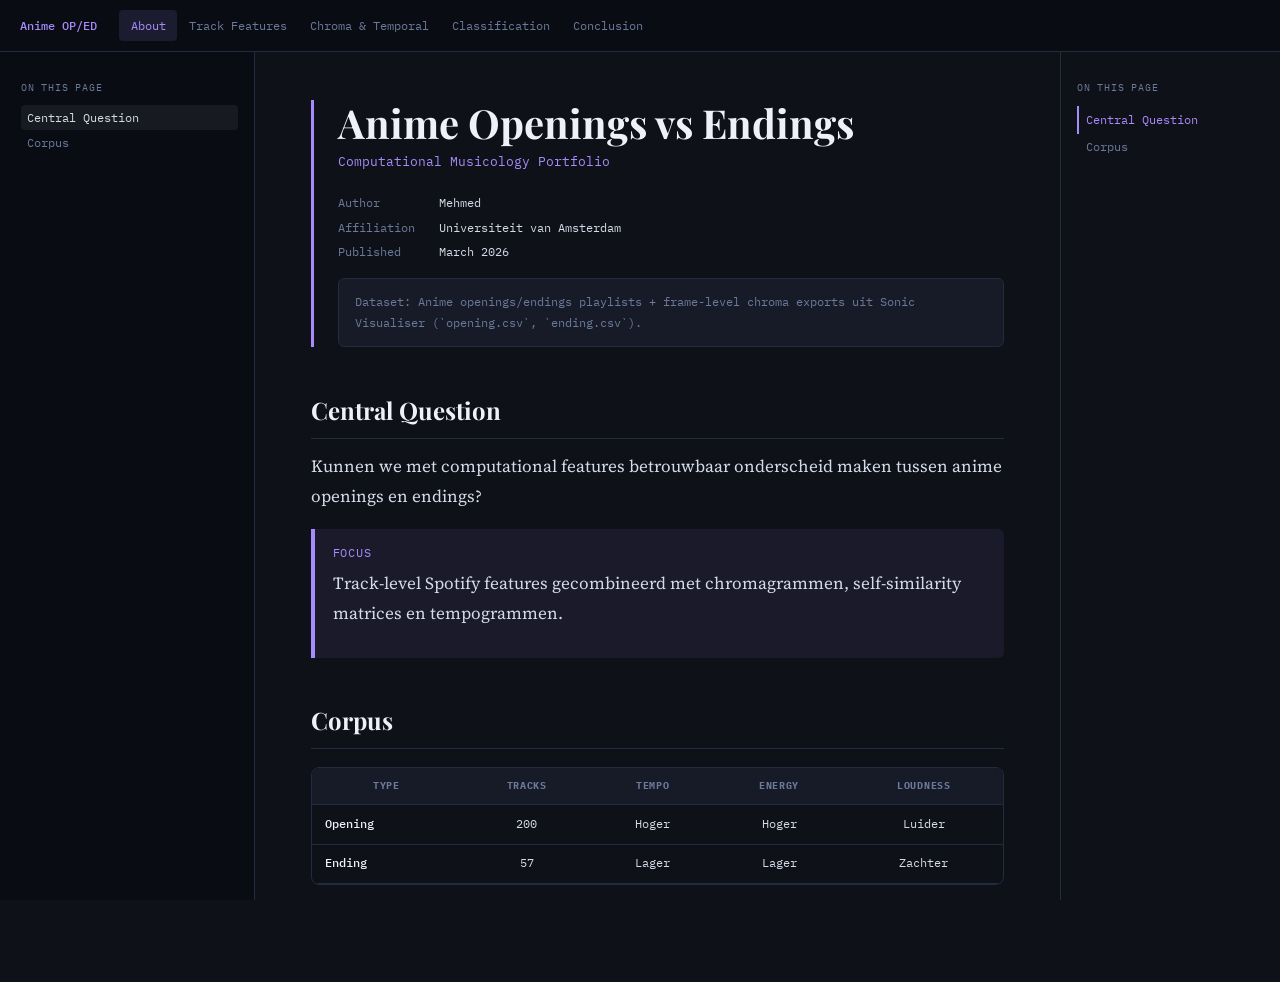
==== commit 9f6c4901: "v3: update live homepage" ====
--- a/index.html
+++ b/index.html
@@ -1,1178 +1,163 @@
 <!DOCTYPE html>
-<html xmlns="http://www.w3.org/1999/xhtml" lang="en" xml:lang="en"><head>
-
-<meta charset="utf-8">
-<meta name="generator" content="quarto-1.6.42">
-
-<meta name="viewport" content="width=device-width, initial-scale=1.0, user-scalable=yes">
-
-<meta name="author" content="Mehmed">
-<meta name="dcterms.date" content="2026-03-01">
-
-<title>Anime Openings vs Endings: A Computational Musicology Analysis</title>
+<html lang="en">
+<head>
+<meta charset="UTF-8" />
+<meta name="viewport" content="width=device-width, initial-scale=1.0" />
+<title>Anime Openings vs Endings</title>
+<link rel="preconnect" href="https://fonts.googleapis.com" />
+<link href="https://fonts.googleapis.com/css2?family=Playfair+Display:wght@500;700&family=IBM+Plex+Mono:wght@400;500&family=Source+Serif+4:wght@400;600&display=swap" rel="stylesheet" />
 <style>
-code{white-space: pre-wrap;}
-span.smallcaps{font-variant: small-caps;}
-div.columns{display: flex; gap: min(4vw, 1.5em);}
-div.column{flex: auto; overflow-x: auto;}
-div.hanging-indent{margin-left: 1.5em; text-indent: -1.5em;}
-ul.task-list{list-style: none;}
-ul.task-list li input[type="checkbox"] {
-  width: 0.8em;
-  margin: 0 0.8em 0.2em -1em; /* quarto-specific, see https://github.com/quarto-dev/quarto-cli/issues/4556 */ 
-  vertical-align: middle;
-}
-/* CSS for syntax highlighting */
-pre > code.sourceCode { white-space: pre; position: relative; }
-pre > code.sourceCode > span { line-height: 1.25; }
-pre > code.sourceCode > span:empty { height: 1.2em; }
-.sourceCode { overflow: visible; }
-code.sourceCode > span { color: inherit; text-decoration: inherit; }
-div.sourceCode { margin: 1em 0; }
-pre.sourceCode { margin: 0; }
-@media screen {
-div.sourceCode { overflow: auto; }
-}
-@media print {
-pre > code.sourceCode { white-space: pre-wrap; }
-pre > code.sourceCode > span { display: inline-block; text-indent: -5em; padding-left: 5em; }
-}
-pre.numberSource code
-  { counter-reset: source-line 0; }
-pre.numberSource code > span
-  { position: relative; left: -4em; counter-increment: source-line; }
-pre.numberSource code > span > a:first-child::before
-  { content: counter(source-line);
-    position: relative; left: -1em; text-align: right; vertical-align: baseline;
-    border: none; display: inline-block;
-    -webkit-touch-callout: none; -webkit-user-select: none;
-    -khtml-user-select: none; -moz-user-select: none;
-    -ms-user-select: none; user-select: none;
-    padding: 0 4px; width: 4em;
-  }
-pre.numberSource { margin-left: 3em;  padding-left: 4px; }
-div.sourceCode
-  {   }
-@media screen {
-pre > code.sourceCode > span > a:first-child::before { text-decoration: underline; }
-}
+:root{--bg:#0f1118;--bg-card:#161b27;--bg-border:#232b3e;--text:#d4dbe8;--muted:#6b7a99;--accent-o:#ff6b6b;--accent-e:#4dabf7;--accent-g:#a78bfa;--sidebar-w:255px;--toc-w:220px}
+*{box-sizing:border-box;margin:0;padding:0}
+html{scroll-behavior:smooth}
+body{background:var(--bg);color:var(--text);font-family:'Source Serif 4',serif;font-size:17px;line-height:1.75}
+.navbar{position:fixed;top:0;left:0;right:0;height:52px;background:#090c13;border-bottom:1px solid var(--bg-border);display:flex;align-items:center;padding:0 1.25rem;gap:1.4rem;z-index:300;font-family:'IBM Plex Mono',monospace;font-size:.76rem}
+.navbar-brand{color:var(--accent-g);font-weight:500;cursor:pointer}
+.navbar-links{display:flex;list-style:none;overflow-x:auto}
+.navbar-links a{display:block;padding:.3rem .72rem;border-radius:4px;color:var(--muted);text-decoration:none;cursor:pointer}
+.navbar-links a:hover{color:var(--text);background:rgba(255,255,255,.04)}
+.navbar-links a.active{color:var(--accent-g);background:rgba(167,139,250,.12)}
+.layout{display:flex;margin-top:52px;min-height:calc(100vh - 52px)}
+.sidebar{position:fixed;top:52px;left:0;width:var(--sidebar-w);height:calc(100vh - 52px);background:#090c13;border-right:1px solid var(--bg-border);overflow:auto;padding:1.7rem 1rem 2rem 1.3rem;font-family:'IBM Plex Mono',monospace;font-size:.74rem}
+.sidebar-section{color:var(--muted);text-transform:uppercase;letter-spacing:.08em;font-size:.63rem;margin-bottom:.5rem}
+.sidebar a{display:block;color:var(--muted);text-decoration:none;padding:.26rem .4rem;border-radius:4px;line-height:1.45}
+.sidebar a.active,.sidebar a:hover{color:var(--text);background:rgba(255,255,255,.06)}
+.toc{position:fixed;top:52px;right:0;width:var(--toc-w);height:calc(100vh - 52px);overflow:auto;padding:1.7rem 1.1rem 2rem 1rem;border-left:1px solid var(--bg-border);font-family:'IBM Plex Mono',monospace;font-size:.72rem}
+.toc-title{color:var(--muted);text-transform:uppercase;letter-spacing:.08em;font-size:.63rem;margin-bottom:.6rem}
+.toc a{display:block;color:var(--muted);text-decoration:none;padding:.22rem 0 .22rem .45rem;border-left:2px solid transparent}
+.toc a.active,.toc a:hover{color:var(--accent-g);border-left-color:var(--accent-g)}
+.content{margin-left:var(--sidebar-w);margin-right:var(--toc-w);padding:3rem 3.5rem 5rem;max-width:940px;width:100%}
+.page{display:none;animation:fadeUp .3s ease both}
+.page.active{display:block}
+@keyframes fadeUp{from{opacity:0;transform:translateY(10px)}to{opacity:1;transform:translateY(0)}}
+.title-block{border-left:3px solid var(--accent-g);padding-left:1.5rem;margin-bottom:2.3rem}
+.title-block h1{font-family:'Playfair Display',serif;font-size:2.5rem;color:#eef1f8;line-height:1.15;margin-bottom:.25rem}
+.title-block .subtitle{font-family:'IBM Plex Mono',monospace;font-size:.83rem;color:var(--accent-g);margin-bottom:1.2rem}
+.meta-grid{display:grid;grid-template-columns:90px 1fr;gap:.2rem .7rem;font-family:'IBM Plex Mono',monospace;font-size:.75rem;color:var(--muted);margin-bottom:1rem}
+.meta-grid .value{color:var(--text)}
+.abstract-box{background:var(--bg-card);border:1px solid var(--bg-border);border-radius:6px;padding:.85rem 1rem;font-family:'IBM Plex Mono',monospace;font-size:.72rem;color:var(--muted)}
+h2{font-family:'Playfair Display',serif;font-size:1.5rem;color:#eef1f8;margin:2.6rem 0 .8rem;padding-bottom:.45rem;border-bottom:1px solid var(--bg-border)}
+h3{font-family:'Playfair Display',serif;font-size:1.14rem;color:#c8d3e8;margin:1.7rem 0 .5rem}
+p{margin-bottom:.92rem}
+strong{color:#eef1f8}
+.figure{margin:1.2rem 0;text-align:center}
+.figure img{max-width:100%;height:auto;border:1px solid var(--bg-border);border-radius:8px}
+.figure-caption{font-family:'IBM Plex Mono',monospace;font-size:.72rem;color:var(--muted);margin-top:.45rem}
+.table-wrap{overflow:auto;margin:1.1rem 0;border:1px solid var(--bg-border);border-radius:8px}
+table{width:100%;border-collapse:collapse;font-family:'IBM Plex Mono',monospace;font-size:.74rem}
+thead th{background:var(--bg-card);color:var(--muted);text-transform:uppercase;letter-spacing:.07em;font-size:.63rem;padding:.58rem .8rem;border-bottom:1px solid var(--bg-border);text-align:center}
+tbody td{padding:.55rem .8rem;border-bottom:1px solid var(--bg-border);text-align:center}
+tbody td:first-child{text-align:left;font-weight:500;color:#eef1f8}
+.callout{background:rgba(167,139,250,.08);border-left:4px solid var(--accent-g);padding:.9rem 1.1rem;border-radius:0 6px 6px 0;margin:1.1rem 0}
+.callout-title{font-family:'IBM Plex Mono',monospace;font-size:.72rem;color:var(--accent-g);text-transform:uppercase;letter-spacing:.07em;margin-bottom:.35rem}
+@media(max-width:1100px){.toc{display:none}.content{margin-right:0}}
+@media(max-width:720px){.sidebar{display:none}.content{margin-left:0;padding:2rem 1.2rem 4rem}}
 </style>
-
-
-<script src="index_files/libs/clipboard/clipboard.min.js"></script>
-<script src="index_files/libs/quarto-html/quarto.js"></script>
-<script src="index_files/libs/quarto-html/popper.min.js"></script>
-<script src="index_files/libs/quarto-html/tippy.umd.min.js"></script>
-<script src="index_files/libs/quarto-html/anchor.min.js"></script>
-<link href="index_files/libs/quarto-html/tippy.css" rel="stylesheet">
-<link href="index_files/libs/quarto-html/quarto-syntax-highlighting-dark-b53751a350365c71b6c909e95f209ed1.css" rel="stylesheet" id="quarto-text-highlighting-styles">
-<script src="index_files/libs/bootstrap/bootstrap.min.js"></script>
-<link href="index_files/libs/bootstrap/bootstrap-icons.css" rel="stylesheet">
-<link href="index_files/libs/bootstrap/bootstrap-eba12755a715931efe68ba4464a7bfac.min.css" rel="stylesheet" append-hash="true" id="quarto-bootstrap" data-mode="dark">
-<style>html{ scroll-behavior: smooth; }</style>
-
-
-<link rel="stylesheet" href="styles.css">
 </head>
-
 <body>
-
-<div id="quarto-content" class="page-columns page-rows-contents page-layout-article toc-left">
-<div id="quarto-sidebar-toc-left" class="sidebar toc-left">
-  <nav id="TOC" role="doc-toc" class="toc-active">
-    <h2 id="toc-title">Table of contents</h2>
-   
-  <ul>
-  <li><a href="#introduction" id="toc-introduction" class="nav-link active" data-scroll-target="#introduction">Introduction</a></li>
-  <li><a href="#background" id="toc-background" class="nav-link" data-scroll-target="#background">Background</a>
-  <ul class="collapse">
-  <li><a href="#corpus-overview" id="toc-corpus-overview" class="nav-link" data-scroll-target="#corpus-overview">Corpus Overview</a></li>
-  <li><a href="#focus-tracks" id="toc-focus-tracks" class="nav-link" data-scroll-target="#focus-tracks">Focus Tracks</a></li>
-  </ul></li>
-  <li><a href="#track-level-features" id="toc-track-level-features" class="nav-link" data-scroll-target="#track-level-features">Track-Level Features</a>
-  <ul class="collapse">
-  <li><a href="#corpus-overview-1" id="toc-corpus-overview-1" class="nav-link" data-scroll-target="#corpus-overview-1">Corpus Overview</a></li>
-  <li><a href="#energy-valence-distribution" id="toc-energy-valence-distribution" class="nav-link" data-scroll-target="#energy-valence-distribution">Energy × Valence Distribution</a></li>
-  <li><a href="#tempo-distribution" id="toc-tempo-distribution" class="nav-link" data-scroll-target="#tempo-distribution">Tempo Distribution</a></li>
-  </ul></li>
-  <li><a href="#chroma-features-pitch" id="toc-chroma-features-pitch" class="nav-link" data-scroll-target="#chroma-features-pitch">Chroma Features (Pitch)</a>
-  <ul class="collapse">
-  <li><a href="#pitch-class-distribution" id="toc-pitch-class-distribution" class="nav-link" data-scroll-target="#pitch-class-distribution">Pitch Class Distribution</a></li>
-  <li><a href="#major-vs-minor-effect-on-valence" id="toc-major-vs-minor-effect-on-valence" class="nav-link" data-scroll-target="#major-vs-minor-effect-on-valence">Major vs Minor: Effect on Valence</a></li>
-  </ul></li>
-  <li><a href="#loudness" id="toc-loudness" class="nav-link" data-scroll-target="#loudness">Loudness</a>
-  <ul class="collapse">
-  <li><a href="#track-level-loudness" id="toc-track-level-loudness" class="nav-link" data-scroll-target="#track-level-loudness">Track-Level Loudness</a></li>
-  <li><a href="#loudness-vs-energy" id="toc-loudness-vs-energy" class="nav-link" data-scroll-target="#loudness-vs-energy">Loudness vs Energy</a></li>
-  <li><a href="#frame-level-energy-just-awake-opening" id="toc-frame-level-energy-just-awake-opening" class="nav-link" data-scroll-target="#frame-level-energy-just-awake-opening">Frame-Level Energy: “Just Awake” Opening</a></li>
-  <li><a href="#frame-level-energy-just-awake-ending" id="toc-frame-level-energy-just-awake-ending" class="nav-link" data-scroll-target="#frame-level-energy-just-awake-ending">Frame-Level Energy: “Just Awake” Ending</a></li>
-  </ul></li>
-  <li><a href="#timbre" id="toc-timbre" class="nav-link" data-scroll-target="#timbre">Timbre</a>
-  <ul class="collapse">
-  <li><a href="#timbre-feature-distributions" id="toc-timbre-feature-distributions" class="nav-link" data-scroll-target="#timbre-feature-distributions">Timbre Feature Distributions</a></li>
-  <li><a href="#acoustic-vs-instrumental-space" id="toc-acoustic-vs-instrumental-space" class="nav-link" data-scroll-target="#acoustic-vs-instrumental-space">Acoustic vs Instrumental Space</a></li>
-  </ul></li>
-  <li><a href="#temporal-features" id="toc-temporal-features" class="nav-link" data-scroll-target="#temporal-features">Temporal Features</a>
-  <ul class="collapse">
-  <li><a href="#tempo-vs-danceability" id="toc-tempo-vs-danceability" class="nav-link" data-scroll-target="#tempo-vs-danceability">Tempo vs Danceability</a></li>
-  </ul></li>
-  <li><a href="#chromagram-analysis" id="toc-chromagram-analysis" class="nav-link" data-scroll-target="#chromagram-analysis">Chromagram Analysis</a>
-  <ul class="collapse">
-  <li><a href="#just-awake-opening-191-bpm" id="toc-just-awake-opening-191-bpm" class="nav-link" data-scroll-target="#just-awake-opening-191-bpm">Just Awake — Opening (191 BPM)</a></li>
-  <li><a href="#just-awake-ending-95.5-bpm" id="toc-just-awake-ending-95.5-bpm" class="nav-link" data-scroll-target="#just-awake-ending-95.5-bpm">Just Awake — Ending (95.5 BPM)</a></li>
-  </ul></li>
-  <li><a href="#self-similarity-matrices" id="toc-self-similarity-matrices" class="nav-link" data-scroll-target="#self-similarity-matrices">Self-Similarity Matrices</a>
-  <ul class="collapse">
-  <li><a href="#ssm-opening-191-bpm" id="toc-ssm-opening-191-bpm" class="nav-link" data-scroll-target="#ssm-opening-191-bpm">SSM — Opening (191 BPM)</a></li>
-  <li><a href="#ssm-ending-95.5-bpm" id="toc-ssm-ending-95.5-bpm" class="nav-link" data-scroll-target="#ssm-ending-95.5-bpm">SSM — Ending (95.5 BPM)</a></li>
-  </ul></li>
-  <li><a href="#classification-model" id="toc-classification-model" class="nav-link" data-scroll-target="#classification-model">Classification Model</a>
-  <ul class="collapse">
-  <li><a href="#approach" id="toc-approach" class="nav-link" data-scroll-target="#approach">Approach</a></li>
-  <li><a href="#baseline-model" id="toc-baseline-model" class="nav-link" data-scroll-target="#baseline-model">Baseline Model</a></li>
-  <li><a href="#feature-selected-model-stepaic" id="toc-feature-selected-model-stepaic" class="nav-link" data-scroll-target="#feature-selected-model-stepaic">Feature-Selected Model (stepAIC)</a></li>
-  <li><a href="#model-comparison" id="toc-model-comparison" class="nav-link" data-scroll-target="#model-comparison">Model Comparison</a></li>
-  </ul></li>
-  <li><a href="#contributions-conclusions" id="toc-contributions-conclusions" class="nav-link" data-scroll-target="#contributions-conclusions">Contributions &amp; Conclusions</a>
-  <ul class="collapse">
-  <li><a href="#key-findings" id="toc-key-findings" class="nav-link" data-scroll-target="#key-findings">Key Findings</a></li>
-  <li><a href="#implications" id="toc-implications" class="nav-link" data-scroll-target="#implications">Implications</a></li>
-  <li><a href="#methodological-notes" id="toc-methodological-notes" class="nav-link" data-scroll-target="#methodological-notes">Methodological Notes</a></li>
-  </ul></li>
+<nav class="navbar">
+  <span class="navbar-brand" onclick="navigate('about')">Anime OP/ED</span>
+  <ul class="navbar-links">
+    <li><a id="nav-about" onclick="navigate('about')">About</a></li>
+    <li><a id="nav-track" onclick="navigate('track')">Track Features</a></li>
+    <li><a id="nav-audio" onclick="navigate('audio')">Chroma & Temporal</a></li>
+    <li><a id="nav-model" onclick="navigate('model')">Classification</a></li>
+    <li><a id="nav-conclusion" onclick="navigate('conclusion')">Conclusion</a></li>
   </ul>
 </nav>
-</div>
-<div id="quarto-margin-sidebar" class="sidebar margin-sidebar zindex-bottom">
-</div>
-<main class="content" id="quarto-document-content">
+<div class="layout">
+  <aside class="sidebar" id="sidebar"></aside>
+  <main class="content">
+    <div class="page" id="page-about">
+      <div class="title-block">
+        <h1>Anime Openings vs Endings</h1>
+        <div class="subtitle">Computational Musicology Portfolio</div>
+        <div class="meta-grid">
+          <span class="label">Author</span><span class="value">Mehmed</span>
+          <span class="label">Affiliation</span><span class="value">Universiteit van Amsterdam</span>
+          <span class="label">Published</span><span class="value">March 2026</span>
+        </div>
+        <div class="abstract-box">Dataset: Anime openings/endings playlists + frame-level chroma exports uit Sonic Visualiser (`opening.csv`, `ending.csv`).</div>
+      </div>
 
-<header id="title-block-header" class="quarto-title-block default">
-<div class="quarto-title">
-<h1 class="title">Anime Openings vs Endings: A Computational Musicology Analysis</h1>
+      <h2 id="a-question">Central Question</h2>
+      <p>Kunnen we met computational features betrouwbaar onderscheid maken tussen anime openings en endings?</p>
+      <div class="callout"><div class="callout-title">Focus</div><p>Track-level Spotify features gecombineerd met chromagrammen, self-similarity matrices en tempogrammen.</p></div>
+
+      <h2 id="a-corpus">Corpus</h2>
+      <div class="table-wrap"><table>
+        <thead><tr><th>Type</th><th>Tracks</th><th>Tempo</th><th>Energy</th><th>Loudness</th></tr></thead>
+        <tbody>
+          <tr><td>Opening</td><td>200</td><td>Hoger</td><td>Hoger</td><td>Luider</td></tr>
+          <tr><td>Ending</td><td>57</td><td>Lager</td><td>Lager</td><td>Zachter</td></tr>
+        </tbody>
+      </table></div>
+    </div>
+
+    <div class="page" id="page-track">
+      <h2 id="t-energy">Energy × Valence</h2>
+      <div class="figure"><img src="index_files/figure-html/energy-valence-1.png" alt="Energy valence" /><div class="figure-caption">Openings clusteren hoger op energy.</div></div>
+
+      <h2 id="t-tempo">Tempo Distribution</h2>
+      <div class="figure"><img src="index_files/figure-html/tempo-dist-1.png" alt="Tempo distribution" /><div class="figure-caption">Openings gemiddeld sneller dan endings.</div></div>
+
+      <h2 id="t-loudness">Loudness</h2>
+      <div class="figure"><img src="index_files/figure-html/loudness-dist-1.png" alt="Loudness" /><div class="figure-caption">Openings luider gemasterd dan endings.</div></div>
+    </div>
+
+    <div class="page" id="page-audio">
+      <h2 id="au-chroma">Chroma: Just Awake</h2>
+      <h3>Opening (191 BPM)</h3>
+      <div class="figure"><img src="index_files/figure-html/chroma-open-1.png" alt="Chromagram opening" /></div>
+      <h3>Ending (95.5 BPM)</h3>
+      <div class="figure"><img src="index_files/figure-html/chroma-end-1.png" alt="Chromagram ending" /></div>
+
+      <h2 id="au-ssm">Structure (SSM)</h2>
+      <div class="figure"><img src="index_files/figure-html/ssm-open-1.png" alt="SSM opening" /></div>
+      <div class="figure"><img src="index_files/figure-html/ssm-end-1.png" alt="SSM ending" /></div>
+
+      <h2 id="au-tempogram">Temporal Energy</h2>
+      <div class="figure"><img src="index_files/figure-html/tempogram-open-1.png" alt="Tempogram opening" /></div>
+      <div class="figure"><img src="index_files/figure-html/tempogram-end-1.png" alt="Tempogram ending" /></div>
+    </div>
+
+    <div class="page" id="page-model">
+      <h2 id="m-baseline">Baseline Model</h2>
+      <div class="figure"><img src="index_files/figure-html/clf-baseline-1.png" alt="Baseline model" /></div>
+
+      <h2 id="m-selected">Feature-Selected Model</h2>
+      <div class="figure"><img src="index_files/figure-html/clf-improved-1.png" alt="Feature selected model" /></div>
+
+      <h2 id="m-compare">Comparison</h2>
+      <div class="figure"><img src="index_files/figure-html/clf-compare-1.png" alt="Model comparison" /></div>
+      <p><strong>Conclusie:</strong> Een compacte feature set is genoeg voor sterke classificatie tussen OP en ED.</p>
+    </div>
+
+    <div class="page" id="page-conclusion">
+      <h2 id="c-key">Key Findings</h2>
+      <p>Openings en endings zijn meetbaar verschillend op tempo, energy, loudness, timbre en structuur.</p>
+      <h2 id="c-impact">Contribution</h2>
+      <p>Deze portfolio combineert corpusniveau en frame-level analyse met model-evaluatie op echte playlist-data.</p>
+    </div>
+  </main>
+  <aside class="toc" id="toc"></aside>
 </div>
 
-
-
-<div class="quarto-title-meta">
-
-    <div>
-    <div class="quarto-title-meta-heading">Author</div>
-    <div class="quarto-title-meta-contents">
-             <p>Mehmed </p>
-          </div>
-  </div>
-    
-    <div>
-    <div class="quarto-title-meta-heading">Published</div>
-    <div class="quarto-title-meta-contents">
-      <p class="date">March 1, 2026</p>
-    </div>
-  </div>
-  
-    
-  </div>
-  
-
-
-</header>
-
-
-<section id="introduction" class="level1">
-<h1>Introduction</h1>
-<p>This portfolio analyzes computational music features from anime opening and ending tracks. The central question is: <strong>Can we reliably distinguish anime openings from endings using Spotify audio features and chroma analysis?</strong></p>
-</section>
-<section id="background" class="level1">
-<h1>Background</h1>
-<section id="corpus-overview" class="level2">
-<h2 class="anchored" data-anchor-id="corpus-overview">Corpus Overview</h2>
-<p>This corpus consists of two Spotify playlists:</p>
-<ul>
-<li><strong>Anime Openings (Intros)</strong>: 200 tracks<br>
-</li>
-<li><strong>Anime Endings</strong>: 57 tracks<br>
-</li>
-<li><strong>Total</strong>: 257 tracks</li>
-</ul>
-<p>Anime openings are typically fast and energetic, designed to excite viewers. Endings are slower and more melodic. This analysis uses computational features to test whether these perceived differences are measurable.</p>
-</section>
-<section id="focus-tracks" class="level2">
-<h2 class="anchored" data-anchor-id="focus-tracks">Focus Tracks</h2>
-<p>For detailed chroma and structural analysis, I focus on three key tracks:</p>
-<ol type="1">
-<li><strong>“Just Awake”</strong> (Fear, and Loathing in Las Vegas) — appears as <strong>both</strong> opening (191 BPM) and ending (95.5 BPM)</li>
-<li><strong>“Gats”</strong> — extreme outlier (Energy 0.193, Valence 0.055)</li>
-<li><strong>“East Bridge”</strong> — representative opening example</li>
-</ol>
-<div class="cell">
-<div class="sourceCode cell-code" id="cb1"><pre class="sourceCode r code-with-copy"><code class="sourceCode r"><span id="cb1-1"><a href="#cb1-1" aria-hidden="true" tabindex="-1"></a><span class="fu">ggplot</span>(corpus, <span class="fu">aes</span>(<span class="at">x =</span> Tempo, <span class="at">y =</span> Energy, <span class="at">color =</span> type)) <span class="sc">+</span></span>
-<span id="cb1-2"><a href="#cb1-2" aria-hidden="true" tabindex="-1"></a>  <span class="fu">geom_point</span>(<span class="at">alpha =</span> <span class="fl">0.35</span>, <span class="at">size =</span> <span class="dv">2</span>) <span class="sc">+</span></span>
-<span id="cb1-3"><a href="#cb1-3" aria-hidden="true" tabindex="-1"></a>  <span class="fu">geom_point</span>(<span class="at">data =</span> focus_tracks, <span class="fu">aes</span>(<span class="at">x =</span> Tempo, <span class="at">y =</span> Energy),</span>
-<span id="cb1-4"><a href="#cb1-4" aria-hidden="true" tabindex="-1"></a>             <span class="at">color =</span> <span class="st">"black"</span>, <span class="at">fill =</span> <span class="st">"gold"</span>, <span class="at">shape =</span> <span class="dv">21</span>, <span class="at">size =</span> <span class="dv">5</span>, <span class="at">stroke =</span> <span class="fl">1.2</span>) <span class="sc">+</span></span>
-<span id="cb1-5"><a href="#cb1-5" aria-hidden="true" tabindex="-1"></a>  <span class="fu">geom_text_repel</span>(<span class="at">data =</span> focus_tracks,</span>
-<span id="cb1-6"><a href="#cb1-6" aria-hidden="true" tabindex="-1"></a>                  <span class="fu">aes</span>(<span class="at">label =</span> <span class="fu">paste0</span>(<span class="st">`</span><span class="at">Track Name</span><span class="st">`</span>, <span class="st">" ("</span>, type, <span class="st">")"</span>)),</span>
-<span id="cb1-7"><a href="#cb1-7" aria-hidden="true" tabindex="-1"></a>                  <span class="at">size =</span> <span class="dv">3</span>, <span class="at">color =</span> <span class="st">"black"</span>, <span class="at">max.overlaps =</span> <span class="dv">20</span>,</span>
-<span id="cb1-8"><a href="#cb1-8" aria-hidden="true" tabindex="-1"></a>                  <span class="at">min.segment.length =</span> <span class="dv">0</span>) <span class="sc">+</span></span>
-<span id="cb1-9"><a href="#cb1-9" aria-hidden="true" tabindex="-1"></a>  <span class="fu">scale_color_manual</span>(<span class="at">values =</span> <span class="fu">c</span>(<span class="st">"Opening"</span> <span class="ot">=</span> <span class="st">"#e63946"</span>, <span class="st">"Ending"</span> <span class="ot">=</span> <span class="st">"#457b9d"</span>)) <span class="sc">+</span></span>
-<span id="cb1-10"><a href="#cb1-10" aria-hidden="true" tabindex="-1"></a>  <span class="fu">labs</span>(<span class="at">title =</span> <span class="st">"Focus tracks in context"</span>,</span>
-<span id="cb1-11"><a href="#cb1-11" aria-hidden="true" tabindex="-1"></a>       <span class="at">subtitle =</span> <span class="st">"Black/gold points = selected focus tracks"</span>,</span>
-<span id="cb1-12"><a href="#cb1-12" aria-hidden="true" tabindex="-1"></a>       <span class="at">x =</span> <span class="st">"Tempo (BPM)"</span>, <span class="at">y =</span> <span class="st">"Energy"</span>, <span class="at">color =</span> <span class="cn">NULL</span>) <span class="sc">+</span></span>
-<span id="cb1-13"><a href="#cb1-13" aria-hidden="true" tabindex="-1"></a>  <span class="fu">theme_minimal</span>(<span class="at">base_size =</span> <span class="dv">12</span>) <span class="sc">+</span></span>
-<span id="cb1-14"><a href="#cb1-14" aria-hidden="true" tabindex="-1"></a>  <span class="fu">theme</span>(<span class="at">legend.position =</span> <span class="st">"top"</span>)</span></code><button title="Copy to Clipboard" class="code-copy-button"><i class="bi"></i></button></pre></div>
-<div class="cell-output-display">
-<div>
-<figure class="figure">
-<p><img src="index_files/figure-html/focus-plot-1.png" class="img-fluid figure-img" width="672"></p>
-</figure>
-</div>
-</div>
-</div>
-</section>
-</section>
-<section id="track-level-features" class="level1">
-<h1>Track-Level Features</h1>
-<section id="corpus-overview-1" class="level2">
-<h2 class="anchored" data-anchor-id="corpus-overview-1">Corpus Overview</h2>
-<div class="cell">
-<div class="sourceCode cell-code" id="cb2"><pre class="sourceCode r code-with-copy"><code class="sourceCode r"><span id="cb2-1"><a href="#cb2-1" aria-hidden="true" tabindex="-1"></a>corpus <span class="sc">%&gt;%</span></span>
-<span id="cb2-2"><a href="#cb2-2" aria-hidden="true" tabindex="-1"></a>  <span class="fu">group_by</span>(type) <span class="sc">%&gt;%</span></span>
-<span id="cb2-3"><a href="#cb2-3" aria-hidden="true" tabindex="-1"></a>  <span class="fu">summarise</span>(</span>
-<span id="cb2-4"><a href="#cb2-4" aria-hidden="true" tabindex="-1"></a>    <span class="at">n_tracks =</span> <span class="fu">n</span>(),</span>
-<span id="cb2-5"><a href="#cb2-5" aria-hidden="true" tabindex="-1"></a>    <span class="at">mean_tempo =</span> <span class="fu">mean</span>(Tempo),</span>
-<span id="cb2-6"><a href="#cb2-6" aria-hidden="true" tabindex="-1"></a>    <span class="at">mean_energy =</span> <span class="fu">mean</span>(Energy),</span>
-<span id="cb2-7"><a href="#cb2-7" aria-hidden="true" tabindex="-1"></a>    <span class="at">mean_valence =</span> <span class="fu">mean</span>(Valence),</span>
-<span id="cb2-8"><a href="#cb2-8" aria-hidden="true" tabindex="-1"></a>    <span class="at">mean_loudness =</span> <span class="fu">mean</span>(Loudness),</span>
-<span id="cb2-9"><a href="#cb2-9" aria-hidden="true" tabindex="-1"></a>    <span class="at">mean_popularity =</span> <span class="fu">mean</span>(Popularity),</span>
-<span id="cb2-10"><a href="#cb2-10" aria-hidden="true" tabindex="-1"></a>    <span class="at">.groups =</span> <span class="st">"drop"</span></span>
-<span id="cb2-11"><a href="#cb2-11" aria-hidden="true" tabindex="-1"></a>  ) <span class="sc">%&gt;%</span></span>
-<span id="cb2-12"><a href="#cb2-12" aria-hidden="true" tabindex="-1"></a>  <span class="fu">mutate</span>(<span class="fu">across</span>(<span class="fu">where</span>(is.numeric), <span class="sc">~</span><span class="fu">round</span>(.x, <span class="dv">3</span>))) <span class="sc">%&gt;%</span></span>
-<span id="cb2-13"><a href="#cb2-13" aria-hidden="true" tabindex="-1"></a>  knitr<span class="sc">::</span><span class="fu">kable</span>(<span class="at">caption =</span> <span class="st">"Corpus summary statistics"</span>)</span></code><button title="Copy to Clipboard" class="code-copy-button"><i class="bi"></i></button></pre></div>
-<div class="cell-output-display">
-<table class="caption-top table table-sm table-striped small">
-<caption>Corpus summary statistics</caption>
-<colgroup>
-<col style="width: 9%">
-<col style="width: 10%">
-<col style="width: 13%">
-<col style="width: 14%">
-<col style="width: 15%">
-<col style="width: 16%">
-<col style="width: 19%">
-</colgroup>
-<thead>
-<tr class="header">
-<th style="text-align: left;">type</th>
-<th style="text-align: right;">n_tracks</th>
-<th style="text-align: right;">mean_tempo</th>
-<th style="text-align: right;">mean_energy</th>
-<th style="text-align: right;">mean_valence</th>
-<th style="text-align: right;">mean_loudness</th>
-<th style="text-align: right;">mean_popularity</th>
-</tr>
-</thead>
-<tbody>
-<tr class="odd">
-<td style="text-align: left;">Ending</td>
-<td style="text-align: right;">57</td>
-<td style="text-align: right;">124.652</td>
-<td style="text-align: right;">0.755</td>
-<td style="text-align: right;">0.524</td>
-<td style="text-align: right;">-5.572</td>
-<td style="text-align: right;">28.912</td>
-</tr>
-<tr class="even">
-<td style="text-align: left;">Opening</td>
-<td style="text-align: right;">200</td>
-<td style="text-align: right;">136.568</td>
-<td style="text-align: right;">0.912</td>
-<td style="text-align: right;">0.556</td>
-<td style="text-align: right;">-3.582</td>
-<td style="text-align: right;">34.195</td>
-</tr>
-</tbody>
-</table>
-</div>
-</div>
-</section>
-<section id="energy-valence-distribution" class="level2">
-<h2 class="anchored" data-anchor-id="energy-valence-distribution">Energy × Valence Distribution</h2>
-<p>Opening tracks cluster in the high-energy, moderate-valence region. Endings are more distributed across lower-energy zones.</p>
-<div class="cell">
-<div class="sourceCode cell-code" id="cb3"><pre class="sourceCode r code-with-copy"><code class="sourceCode r"><span id="cb3-1"><a href="#cb3-1" aria-hidden="true" tabindex="-1"></a><span class="fu">ggplot</span>(corpus, <span class="fu">aes</span>(<span class="at">x =</span> Valence, <span class="at">y =</span> Energy, <span class="at">color =</span> type)) <span class="sc">+</span></span>
-<span id="cb3-2"><a href="#cb3-2" aria-hidden="true" tabindex="-1"></a>  <span class="fu">geom_vline</span>(<span class="at">xintercept =</span> <span class="fu">median</span>(corpus<span class="sc">$</span>Valence), <span class="at">linetype =</span> <span class="st">"dashed"</span>, <span class="at">alpha =</span> <span class="fl">0.4</span>) <span class="sc">+</span></span>
-<span id="cb3-3"><a href="#cb3-3" aria-hidden="true" tabindex="-1"></a>  <span class="fu">geom_hline</span>(<span class="at">yintercept =</span> <span class="fu">median</span>(corpus<span class="sc">$</span>Energy), <span class="at">linetype =</span> <span class="st">"dashed"</span>, <span class="at">alpha =</span> <span class="fl">0.4</span>) <span class="sc">+</span></span>
-<span id="cb3-4"><a href="#cb3-4" aria-hidden="true" tabindex="-1"></a>  <span class="fu">geom_point</span>(<span class="at">alpha =</span> <span class="fl">0.45</span>, <span class="at">size =</span> <span class="dv">2</span>) <span class="sc">+</span></span>
-<span id="cb3-5"><a href="#cb3-5" aria-hidden="true" tabindex="-1"></a>  <span class="fu">scale_color_manual</span>(<span class="at">values =</span> <span class="fu">c</span>(<span class="st">"Opening"</span> <span class="ot">=</span> <span class="st">"#e63946"</span>, <span class="st">"Ending"</span> <span class="ot">=</span> <span class="st">"#457b9d"</span>)) <span class="sc">+</span></span>
-<span id="cb3-6"><a href="#cb3-6" aria-hidden="true" tabindex="-1"></a>  <span class="fu">labs</span>(<span class="at">title =</span> <span class="st">"Energy × Valence Distribution"</span>,</span>
-<span id="cb3-7"><a href="#cb3-7" aria-hidden="true" tabindex="-1"></a>       <span class="at">subtitle =</span> <span class="st">"Dashed lines = corpus medians"</span>,</span>
-<span id="cb3-8"><a href="#cb3-8" aria-hidden="true" tabindex="-1"></a>       <span class="at">x =</span> <span class="st">"Valence"</span>, <span class="at">y =</span> <span class="st">"Energy"</span>, <span class="at">color =</span> <span class="cn">NULL</span>) <span class="sc">+</span></span>
-<span id="cb3-9"><a href="#cb3-9" aria-hidden="true" tabindex="-1"></a>  <span class="fu">theme_minimal</span>(<span class="at">base_size =</span> <span class="dv">12</span>) <span class="sc">+</span></span>
-<span id="cb3-10"><a href="#cb3-10" aria-hidden="true" tabindex="-1"></a>  <span class="fu">theme</span>(<span class="at">legend.position =</span> <span class="st">"top"</span>)</span></code><button title="Copy to Clipboard" class="code-copy-button"><i class="bi"></i></button></pre></div>
-<div class="cell-output-display">
-<div>
-<figure class="figure">
-<p><img src="index_files/figure-html/energy-valence-1.png" class="img-fluid figure-img" width="672"></p>
-</figure>
-</div>
-</div>
-</div>
-</section>
-<section id="tempo-distribution" class="level2">
-<h2 class="anchored" data-anchor-id="tempo-distribution">Tempo Distribution</h2>
-<div class="cell">
-<div class="sourceCode cell-code" id="cb4"><pre class="sourceCode r code-with-copy"><code class="sourceCode r"><span id="cb4-1"><a href="#cb4-1" aria-hidden="true" tabindex="-1"></a><span class="fu">ggplot</span>(corpus, <span class="fu">aes</span>(<span class="at">x =</span> Tempo, <span class="at">fill =</span> type)) <span class="sc">+</span></span>
-<span id="cb4-2"><a href="#cb4-2" aria-hidden="true" tabindex="-1"></a>  <span class="fu">geom_histogram</span>(<span class="at">binwidth =</span> <span class="dv">8</span>, <span class="at">position =</span> <span class="st">"identity"</span>, <span class="at">alpha =</span> <span class="fl">0.65</span>) <span class="sc">+</span></span>
-<span id="cb4-3"><a href="#cb4-3" aria-hidden="true" tabindex="-1"></a>  <span class="fu">geom_vline</span>(<span class="at">xintercept =</span> <span class="dv">191</span>, <span class="at">linetype =</span> <span class="st">"dashed"</span>,</span>
-<span id="cb4-4"><a href="#cb4-4" aria-hidden="true" tabindex="-1"></a>             <span class="at">color =</span> <span class="st">"#e63946"</span>, <span class="at">linewidth =</span> <span class="fl">0.8</span>) <span class="sc">+</span></span>
-<span id="cb4-5"><a href="#cb4-5" aria-hidden="true" tabindex="-1"></a>  <span class="fu">geom_vline</span>(<span class="at">xintercept =</span> <span class="fl">95.5</span>, <span class="at">linetype =</span> <span class="st">"dashed"</span>,</span>
-<span id="cb4-6"><a href="#cb4-6" aria-hidden="true" tabindex="-1"></a>             <span class="at">color =</span> <span class="st">"#457b9d"</span>, <span class="at">linewidth =</span> <span class="fl">0.8</span>) <span class="sc">+</span></span>
-<span id="cb4-7"><a href="#cb4-7" aria-hidden="true" tabindex="-1"></a>  <span class="fu">annotate</span>(<span class="st">"text"</span>, <span class="at">x =</span> <span class="dv">194</span>, <span class="at">y =</span> <span class="dv">17</span>, <span class="at">label =</span> <span class="st">"Just Awake Opening</span><span class="sc">\n</span><span class="st">191 BPM"</span>,</span>
-<span id="cb4-8"><a href="#cb4-8" aria-hidden="true" tabindex="-1"></a>           <span class="at">hjust =</span> <span class="dv">0</span>, <span class="at">size =</span> <span class="fl">2.8</span>, <span class="at">color =</span> <span class="st">"#e63946"</span>) <span class="sc">+</span></span>
-<span id="cb4-9"><a href="#cb4-9" aria-hidden="true" tabindex="-1"></a>  <span class="fu">annotate</span>(<span class="st">"text"</span>, <span class="at">x =</span> <span class="dv">98</span>, <span class="at">y =</span> <span class="dv">17</span>, <span class="at">label =</span> <span class="st">"Just Awake Ending</span><span class="sc">\n</span><span class="st">95.5 BPM"</span>,</span>
-<span id="cb4-10"><a href="#cb4-10" aria-hidden="true" tabindex="-1"></a>           <span class="at">hjust =</span> <span class="dv">0</span>, <span class="at">size =</span> <span class="fl">2.8</span>, <span class="at">color =</span> <span class="st">"#457b9d"</span>) <span class="sc">+</span></span>
-<span id="cb4-11"><a href="#cb4-11" aria-hidden="true" tabindex="-1"></a>  <span class="fu">scale_fill_manual</span>(<span class="at">values =</span> <span class="fu">c</span>(<span class="st">"Opening"</span> <span class="ot">=</span> <span class="st">"#e63946"</span>, <span class="st">"Ending"</span> <span class="ot">=</span> <span class="st">"#457b9d"</span>)) <span class="sc">+</span></span>
-<span id="cb4-12"><a href="#cb4-12" aria-hidden="true" tabindex="-1"></a>  <span class="fu">labs</span>(<span class="at">title =</span> <span class="st">"Tempo Distribution"</span>,</span>
-<span id="cb4-13"><a href="#cb4-13" aria-hidden="true" tabindex="-1"></a>       <span class="at">x =</span> <span class="st">"Tempo (BPM)"</span>, <span class="at">y =</span> <span class="st">"Count"</span>, <span class="at">fill =</span> <span class="cn">NULL</span>) <span class="sc">+</span></span>
-<span id="cb4-14"><a href="#cb4-14" aria-hidden="true" tabindex="-1"></a>  <span class="fu">theme_minimal</span>(<span class="at">base_size =</span> <span class="dv">12</span>) <span class="sc">+</span></span>
-<span id="cb4-15"><a href="#cb4-15" aria-hidden="true" tabindex="-1"></a>  <span class="fu">theme</span>(<span class="at">legend.position =</span> <span class="st">"top"</span>)</span></code><button title="Copy to Clipboard" class="code-copy-button"><i class="bi"></i></button></pre></div>
-<div class="cell-output-display">
-<div>
-<figure class="figure">
-<p><img src="index_files/figure-html/tempo-dist-1.png" class="img-fluid figure-img" width="672"></p>
-</figure>
-</div>
-</div>
-</div>
-</section>
-</section>
-<section id="chroma-features-pitch" class="level1">
-<h1>Chroma Features (Pitch)</h1>
-<section id="pitch-class-distribution" class="level2">
-<h2 class="anchored" data-anchor-id="pitch-class-distribution">Pitch Class Distribution</h2>
-<p>Spotify’s key detection reveals that anime openings and endings use distinct key profiles.</p>
-<div class="cell">
-<div class="sourceCode cell-code" id="cb5"><pre class="sourceCode r code-with-copy"><code class="sourceCode r"><span id="cb5-1"><a href="#cb5-1" aria-hidden="true" tabindex="-1"></a>corpus <span class="sc">%&gt;%</span></span>
-<span id="cb5-2"><a href="#cb5-2" aria-hidden="true" tabindex="-1"></a>  <span class="fu">filter</span>(pitch_class <span class="sc">!=</span> <span class="st">"?"</span>) <span class="sc">%&gt;%</span></span>
-<span id="cb5-3"><a href="#cb5-3" aria-hidden="true" tabindex="-1"></a>  <span class="fu">count</span>(pitch_class, type) <span class="sc">%&gt;%</span></span>
-<span id="cb5-4"><a href="#cb5-4" aria-hidden="true" tabindex="-1"></a>  <span class="fu">complete</span>(pitch_class, type, <span class="at">fill =</span> <span class="fu">list</span>(<span class="at">n =</span> <span class="dv">0</span>)) <span class="sc">%&gt;%</span></span>
-<span id="cb5-5"><a href="#cb5-5" aria-hidden="true" tabindex="-1"></a>  <span class="fu">ggplot</span>(<span class="fu">aes</span>(<span class="at">x =</span> pitch_class, <span class="at">y =</span> n, <span class="at">fill =</span> type)) <span class="sc">+</span></span>
-<span id="cb5-6"><a href="#cb5-6" aria-hidden="true" tabindex="-1"></a>  <span class="fu">geom_col</span>(<span class="at">position =</span> <span class="st">"dodge"</span>, <span class="at">alpha =</span> <span class="fl">0.85</span>, <span class="at">width =</span> <span class="fl">0.7</span>) <span class="sc">+</span></span>
-<span id="cb5-7"><a href="#cb5-7" aria-hidden="true" tabindex="-1"></a>  <span class="fu">scale_fill_manual</span>(<span class="at">values =</span> <span class="fu">c</span>(<span class="st">"Opening"</span> <span class="ot">=</span> <span class="st">"#e63946"</span>, <span class="st">"Ending"</span> <span class="ot">=</span> <span class="st">"#457b9d"</span>)) <span class="sc">+</span></span>
-<span id="cb5-8"><a href="#cb5-8" aria-hidden="true" tabindex="-1"></a>  <span class="fu">labs</span>(<span class="at">title =</span> <span class="st">"Pitch Class Distribution"</span>,</span>
-<span id="cb5-9"><a href="#cb5-9" aria-hidden="true" tabindex="-1"></a>       <span class="at">x =</span> <span class="st">"Pitch Class"</span>, <span class="at">y =</span> <span class="st">"Count"</span>, <span class="at">fill =</span> <span class="cn">NULL</span>) <span class="sc">+</span></span>
-<span id="cb5-10"><a href="#cb5-10" aria-hidden="true" tabindex="-1"></a>  <span class="fu">theme_minimal</span>(<span class="at">base_size =</span> <span class="dv">12</span>) <span class="sc">+</span></span>
-<span id="cb5-11"><a href="#cb5-11" aria-hidden="true" tabindex="-1"></a>  <span class="fu">theme</span>(<span class="at">legend.position =</span> <span class="st">"top"</span>)</span></code><button title="Copy to Clipboard" class="code-copy-button"><i class="bi"></i></button></pre></div>
-<div class="cell-output-display">
-<div>
-<figure class="figure">
-<p><img src="index_files/figure-html/key-distribution-1.png" class="img-fluid figure-img" width="672"></p>
-</figure>
-</div>
-</div>
-</div>
-</section>
-<section id="major-vs-minor-effect-on-valence" class="level2">
-<h2 class="anchored" data-anchor-id="major-vs-minor-effect-on-valence">Major vs Minor: Effect on Valence</h2>
-<div class="cell">
-<div class="sourceCode cell-code" id="cb6"><pre class="sourceCode r code-with-copy"><code class="sourceCode r"><span id="cb6-1"><a href="#cb6-1" aria-hidden="true" tabindex="-1"></a><span class="fu">ggplot</span>(corpus, <span class="fu">aes</span>(<span class="at">x =</span> mode_label, <span class="at">y =</span> Valence, <span class="at">fill =</span> type)) <span class="sc">+</span></span>
-<span id="cb6-2"><a href="#cb6-2" aria-hidden="true" tabindex="-1"></a>  <span class="fu">geom_boxplot</span>(<span class="at">alpha =</span> <span class="fl">0.75</span>, <span class="at">outlier.shape =</span> <span class="dv">16</span>, <span class="at">outlier.alpha =</span> <span class="fl">0.4</span>) <span class="sc">+</span></span>
-<span id="cb6-3"><a href="#cb6-3" aria-hidden="true" tabindex="-1"></a>  <span class="fu">scale_fill_manual</span>(<span class="at">values =</span> <span class="fu">c</span>(<span class="st">"Opening"</span> <span class="ot">=</span> <span class="st">"#e63946"</span>, <span class="st">"Ending"</span> <span class="ot">=</span> <span class="st">"#457b9d"</span>)) <span class="sc">+</span></span>
-<span id="cb6-4"><a href="#cb6-4" aria-hidden="true" tabindex="-1"></a>  <span class="fu">labs</span>(<span class="at">title =</span> <span class="st">"Major vs Minor: Effect on Valence"</span>,</span>
-<span id="cb6-5"><a href="#cb6-5" aria-hidden="true" tabindex="-1"></a>       <span class="at">x =</span> <span class="st">"Mode"</span>, <span class="at">y =</span> <span class="st">"Valence"</span>, <span class="at">fill =</span> <span class="cn">NULL</span>) <span class="sc">+</span></span>
-<span id="cb6-6"><a href="#cb6-6" aria-hidden="true" tabindex="-1"></a>  <span class="fu">theme_minimal</span>(<span class="at">base_size =</span> <span class="dv">12</span>) <span class="sc">+</span></span>
-<span id="cb6-7"><a href="#cb6-7" aria-hidden="true" tabindex="-1"></a>  <span class="fu">theme</span>(<span class="at">legend.position =</span> <span class="st">"top"</span>)</span></code><button title="Copy to Clipboard" class="code-copy-button"><i class="bi"></i></button></pre></div>
-<div class="cell-output-display">
-<div>
-<figure class="figure">
-<p><img src="index_files/figure-html/mode-valence-1.png" class="img-fluid figure-img" width="672"></p>
-</figure>
-</div>
-</div>
-</div>
-</section>
-</section>
-<section id="loudness" class="level1">
-<h1>Loudness</h1>
-<section id="track-level-loudness" class="level2">
-<h2 class="anchored" data-anchor-id="track-level-loudness">Track-Level Loudness</h2>
-<p>Openings are systematically louder than endings, contributing to their perceived intensity.</p>
-<div class="cell">
-<div class="sourceCode cell-code" id="cb7"><pre class="sourceCode r code-with-copy"><code class="sourceCode r"><span id="cb7-1"><a href="#cb7-1" aria-hidden="true" tabindex="-1"></a><span class="fu">ggplot</span>(corpus, <span class="fu">aes</span>(<span class="at">x =</span> type, <span class="at">y =</span> Loudness, <span class="at">fill =</span> type)) <span class="sc">+</span></span>
-<span id="cb7-2"><a href="#cb7-2" aria-hidden="true" tabindex="-1"></a>  <span class="fu">geom_violin</span>(<span class="at">alpha =</span> <span class="fl">0.65</span>, <span class="at">trim =</span> <span class="cn">FALSE</span>) <span class="sc">+</span></span>
-<span id="cb7-3"><a href="#cb7-3" aria-hidden="true" tabindex="-1"></a>  <span class="fu">geom_boxplot</span>(<span class="at">width =</span> <span class="fl">0.12</span>, <span class="at">fill =</span> <span class="st">"white"</span>, <span class="at">outlier.alpha =</span> <span class="fl">0.4</span>) <span class="sc">+</span></span>
-<span id="cb7-4"><a href="#cb7-4" aria-hidden="true" tabindex="-1"></a>  <span class="fu">scale_fill_manual</span>(<span class="at">values =</span> <span class="fu">c</span>(<span class="st">"Opening"</span> <span class="ot">=</span> <span class="st">"#e63946"</span>, <span class="st">"Ending"</span> <span class="ot">=</span> <span class="st">"#457b9d"</span>)) <span class="sc">+</span></span>
-<span id="cb7-5"><a href="#cb7-5" aria-hidden="true" tabindex="-1"></a>  <span class="fu">labs</span>(<span class="at">title =</span> <span class="st">"Loudness Distribution"</span>,</span>
-<span id="cb7-6"><a href="#cb7-6" aria-hidden="true" tabindex="-1"></a>       <span class="at">x =</span> <span class="cn">NULL</span>, <span class="at">y =</span> <span class="st">"Loudness (dB)"</span>, <span class="at">fill =</span> <span class="cn">NULL</span>) <span class="sc">+</span></span>
-<span id="cb7-7"><a href="#cb7-7" aria-hidden="true" tabindex="-1"></a>  <span class="fu">theme_minimal</span>(<span class="at">base_size =</span> <span class="dv">12</span>) <span class="sc">+</span></span>
-<span id="cb7-8"><a href="#cb7-8" aria-hidden="true" tabindex="-1"></a>  <span class="fu">theme</span>(<span class="at">legend.position =</span> <span class="st">"none"</span>)</span></code><button title="Copy to Clipboard" class="code-copy-button"><i class="bi"></i></button></pre></div>
-<div class="cell-output-display">
-<div>
-<figure class="figure">
-<p><img src="index_files/figure-html/loudness-dist-1.png" class="img-fluid figure-img" width="672"></p>
-</figure>
-</div>
-</div>
-</div>
-</section>
-<section id="loudness-vs-energy" class="level2">
-<h2 class="anchored" data-anchor-id="loudness-vs-energy">Loudness vs Energy</h2>
-<div class="cell">
-<div class="sourceCode cell-code" id="cb8"><pre class="sourceCode r code-with-copy"><code class="sourceCode r"><span id="cb8-1"><a href="#cb8-1" aria-hidden="true" tabindex="-1"></a><span class="fu">ggplot</span>(corpus, <span class="fu">aes</span>(<span class="at">x =</span> Loudness, <span class="at">y =</span> Energy, <span class="at">color =</span> type)) <span class="sc">+</span></span>
-<span id="cb8-2"><a href="#cb8-2" aria-hidden="true" tabindex="-1"></a>  <span class="fu">geom_point</span>(<span class="at">alpha =</span> <span class="fl">0.5</span>, <span class="at">size =</span> <span class="dv">2</span>) <span class="sc">+</span></span>
-<span id="cb8-3"><a href="#cb8-3" aria-hidden="true" tabindex="-1"></a>  <span class="fu">geom_smooth</span>(<span class="at">method =</span> <span class="st">"lm"</span>, <span class="at">se =</span> <span class="cn">TRUE</span>, <span class="at">linewidth =</span> <span class="dv">1</span>) <span class="sc">+</span></span>
-<span id="cb8-4"><a href="#cb8-4" aria-hidden="true" tabindex="-1"></a>  <span class="fu">scale_color_manual</span>(<span class="at">values =</span> <span class="fu">c</span>(<span class="st">"Opening"</span> <span class="ot">=</span> <span class="st">"#e63946"</span>, <span class="st">"Ending"</span> <span class="ot">=</span> <span class="st">"#457b9d"</span>)) <span class="sc">+</span></span>
-<span id="cb8-5"><a href="#cb8-5" aria-hidden="true" tabindex="-1"></a>  <span class="fu">labs</span>(<span class="at">title =</span> <span class="st">"Loudness and Energy Relationship"</span>,</span>
-<span id="cb8-6"><a href="#cb8-6" aria-hidden="true" tabindex="-1"></a>       <span class="at">x =</span> <span class="st">"Loudness (dB)"</span>, <span class="at">y =</span> <span class="st">"Energy"</span>, <span class="at">color =</span> <span class="cn">NULL</span>) <span class="sc">+</span></span>
-<span id="cb8-7"><a href="#cb8-7" aria-hidden="true" tabindex="-1"></a>  <span class="fu">theme_minimal</span>(<span class="at">base_size =</span> <span class="dv">12</span>) <span class="sc">+</span></span>
-<span id="cb8-8"><a href="#cb8-8" aria-hidden="true" tabindex="-1"></a>  <span class="fu">theme</span>(<span class="at">legend.position =</span> <span class="st">"top"</span>)</span></code><button title="Copy to Clipboard" class="code-copy-button"><i class="bi"></i></button></pre></div>
-<div class="cell-output-display">
-<div>
-<figure class="figure">
-<p><img src="index_files/figure-html/loudness-energy-1.png" class="img-fluid figure-img" width="672"></p>
-</figure>
-</div>
-</div>
-</div>
-</section>
-<section id="frame-level-energy-just-awake-opening" class="level2">
-<h2 class="anchored" data-anchor-id="frame-level-energy-just-awake-opening">Frame-Level Energy: “Just Awake” Opening</h2>
-<div class="cell">
-<div class="sourceCode cell-code" id="cb9"><pre class="sourceCode r code-with-copy"><code class="sourceCode r"><span id="cb9-1"><a href="#cb9-1" aria-hidden="true" tabindex="-1"></a><span class="fu">make_tempogram</span>(opening_chroma,</span>
-<span id="cb9-2"><a href="#cb9-2" aria-hidden="true" tabindex="-1"></a>  <span class="st">"Frame-level energy evolution – Just Awake Opening (191 BPM)"</span>)</span></code><button title="Copy to Clipboard" class="code-copy-button"><i class="bi"></i></button></pre></div>
-<div class="cell-output-display">
-<div>
-<figure class="figure">
-<p><img src="index_files/figure-html/tempogram-open-1.png" class="img-fluid figure-img" width="672"></p>
-</figure>
-</div>
-</div>
-</div>
-</section>
-<section id="frame-level-energy-just-awake-ending" class="level2">
-<h2 class="anchored" data-anchor-id="frame-level-energy-just-awake-ending">Frame-Level Energy: “Just Awake” Ending</h2>
-<div class="cell">
-<div class="sourceCode cell-code" id="cb10"><pre class="sourceCode r code-with-copy"><code class="sourceCode r"><span id="cb10-1"><a href="#cb10-1" aria-hidden="true" tabindex="-1"></a><span class="fu">make_tempogram</span>(ending_chroma,</span>
-<span id="cb10-2"><a href="#cb10-2" aria-hidden="true" tabindex="-1"></a>  <span class="st">"Frame-level energy evolution – Just Awake Ending (95.5 BPM)"</span>)</span></code><button title="Copy to Clipboard" class="code-copy-button"><i class="bi"></i></button></pre></div>
-<div class="cell-output-display">
-<div>
-<figure class="figure">
-<p><img src="index_files/figure-html/tempogram-end-1.png" class="img-fluid figure-img" width="672"></p>
-</figure>
-</div>
-</div>
-</div>
-<p>The same song structure appears in both versions. However, the opening’s higher tempo creates more frequent energy fluctuations, while the ending shows longer sustained sections. This demonstrates how <strong>tempo changes affect section perception</strong> even with identical harmonic content.</p>
-</section>
-</section>
-<section id="timbre" class="level1">
-<h1>Timbre</h1>
-<section id="timbre-feature-distributions" class="level2">
-<h2 class="anchored" data-anchor-id="timbre-feature-distributions">Timbre Feature Distributions</h2>
-<div class="cell">
-<div class="sourceCode cell-code" id="cb11"><pre class="sourceCode r code-with-copy"><code class="sourceCode r"><span id="cb11-1"><a href="#cb11-1" aria-hidden="true" tabindex="-1"></a>timbre_long <span class="ot">&lt;-</span> corpus <span class="sc">%&gt;%</span></span>
-<span id="cb11-2"><a href="#cb11-2" aria-hidden="true" tabindex="-1"></a>  <span class="fu">select</span>(type, Speechiness, Acousticness, Instrumentalness, Liveness) <span class="sc">%&gt;%</span></span>
-<span id="cb11-3"><a href="#cb11-3" aria-hidden="true" tabindex="-1"></a>  <span class="fu">pivot_longer</span>(<span class="sc">-</span>type, <span class="at">names_to =</span> <span class="st">"feature"</span>, <span class="at">values_to =</span> <span class="st">"value"</span>)</span>
-<span id="cb11-4"><a href="#cb11-4" aria-hidden="true" tabindex="-1"></a></span>
-<span id="cb11-5"><a href="#cb11-5" aria-hidden="true" tabindex="-1"></a><span class="fu">ggplot</span>(timbre_long, <span class="fu">aes</span>(<span class="at">x =</span> feature, <span class="at">y =</span> value, <span class="at">fill =</span> type)) <span class="sc">+</span></span>
-<span id="cb11-6"><a href="#cb11-6" aria-hidden="true" tabindex="-1"></a>  <span class="fu">geom_boxplot</span>(<span class="at">alpha =</span> <span class="fl">0.75</span>, <span class="at">outlier.alpha =</span> <span class="fl">0.35</span>) <span class="sc">+</span></span>
-<span id="cb11-7"><a href="#cb11-7" aria-hidden="true" tabindex="-1"></a>  <span class="fu">scale_fill_manual</span>(<span class="at">values =</span> <span class="fu">c</span>(<span class="st">"Opening"</span> <span class="ot">=</span> <span class="st">"#e63946"</span>, <span class="st">"Ending"</span> <span class="ot">=</span> <span class="st">"#457b9d"</span>)) <span class="sc">+</span></span>
-<span id="cb11-8"><a href="#cb11-8" aria-hidden="true" tabindex="-1"></a>  <span class="fu">labs</span>(<span class="at">title =</span> <span class="st">"Timbre-Related Spotify Features"</span>,</span>
-<span id="cb11-9"><a href="#cb11-9" aria-hidden="true" tabindex="-1"></a>       <span class="at">x =</span> <span class="cn">NULL</span>, <span class="at">y =</span> <span class="st">"Feature value"</span>, <span class="at">fill =</span> <span class="cn">NULL</span>) <span class="sc">+</span></span>
-<span id="cb11-10"><a href="#cb11-10" aria-hidden="true" tabindex="-1"></a>  <span class="fu">theme_minimal</span>(<span class="at">base_size =</span> <span class="dv">12</span>) <span class="sc">+</span></span>
-<span id="cb11-11"><a href="#cb11-11" aria-hidden="true" tabindex="-1"></a>  <span class="fu">theme</span>(<span class="at">axis.text.x =</span> <span class="fu">element_text</span>(<span class="at">angle =</span> <span class="dv">25</span>, <span class="at">hjust =</span> <span class="dv">1</span>),</span>
-<span id="cb11-12"><a href="#cb11-12" aria-hidden="true" tabindex="-1"></a>        <span class="at">legend.position =</span> <span class="st">"top"</span>)</span></code><button title="Copy to Clipboard" class="code-copy-button"><i class="bi"></i></button></pre></div>
-<div class="cell-output-display">
-<div>
-<figure class="figure">
-<p><img src="index_files/figure-html/timbre-features-1.png" class="img-fluid figure-img" width="672"></p>
-</figure>
-</div>
-</div>
-</div>
-</section>
-<section id="acoustic-vs-instrumental-space" class="level2">
-<h2 class="anchored" data-anchor-id="acoustic-vs-instrumental-space">Acoustic vs Instrumental Space</h2>
-<div class="cell">
-<div class="sourceCode cell-code" id="cb12"><pre class="sourceCode r code-with-copy"><code class="sourceCode r"><span id="cb12-1"><a href="#cb12-1" aria-hidden="true" tabindex="-1"></a><span class="fu">ggplot</span>(corpus, <span class="fu">aes</span>(<span class="at">x =</span> Acousticness, <span class="at">y =</span> Instrumentalness, <span class="at">color =</span> type)) <span class="sc">+</span></span>
-<span id="cb12-2"><a href="#cb12-2" aria-hidden="true" tabindex="-1"></a>  <span class="fu">geom_point</span>(<span class="at">alpha =</span> <span class="fl">0.55</span>, <span class="at">size =</span> <span class="dv">2</span>) <span class="sc">+</span></span>
-<span id="cb12-3"><a href="#cb12-3" aria-hidden="true" tabindex="-1"></a>  <span class="fu">geom_smooth</span>(<span class="at">method =</span> <span class="st">"loess"</span>, <span class="at">se =</span> <span class="cn">TRUE</span>) <span class="sc">+</span></span>
-<span id="cb12-4"><a href="#cb12-4" aria-hidden="true" tabindex="-1"></a>  <span class="fu">scale_color_manual</span>(<span class="at">values =</span> <span class="fu">c</span>(<span class="st">"Opening"</span> <span class="ot">=</span> <span class="st">"#e63946"</span>, <span class="st">"Ending"</span> <span class="ot">=</span> <span class="st">"#457b9d"</span>)) <span class="sc">+</span></span>
-<span id="cb12-5"><a href="#cb12-5" aria-hidden="true" tabindex="-1"></a>  <span class="fu">labs</span>(<span class="at">title =</span> <span class="st">"Timbre Space: Acoustic vs Instrumental"</span>,</span>
-<span id="cb12-6"><a href="#cb12-6" aria-hidden="true" tabindex="-1"></a>       <span class="at">x =</span> <span class="st">"Acousticness"</span>, <span class="at">y =</span> <span class="st">"Instrumentalness"</span>, <span class="at">color =</span> <span class="cn">NULL</span>) <span class="sc">+</span></span>
-<span id="cb12-7"><a href="#cb12-7" aria-hidden="true" tabindex="-1"></a>  <span class="fu">theme_minimal</span>(<span class="at">base_size =</span> <span class="dv">12</span>) <span class="sc">+</span></span>
-<span id="cb12-8"><a href="#cb12-8" aria-hidden="true" tabindex="-1"></a>  <span class="fu">theme</span>(<span class="at">legend.position =</span> <span class="st">"top"</span>)</span></code><button title="Copy to Clipboard" class="code-copy-button"><i class="bi"></i></button></pre></div>
-<div class="cell-output-display">
-<div>
-<figure class="figure">
-<p><img src="index_files/figure-html/timbre-space-1.png" class="img-fluid figure-img" width="672"></p>
-</figure>
-</div>
-</div>
-</div>
-</section>
-</section>
-<section id="temporal-features" class="level1">
-<h1>Temporal Features</h1>
-<section id="tempo-vs-danceability" class="level2">
-<h2 class="anchored" data-anchor-id="tempo-vs-danceability">Tempo vs Danceability</h2>
-<div class="cell">
-<div class="sourceCode cell-code" id="cb13"><pre class="sourceCode r code-with-copy"><code class="sourceCode r"><span id="cb13-1"><a href="#cb13-1" aria-hidden="true" tabindex="-1"></a><span class="fu">ggplot</span>(corpus, <span class="fu">aes</span>(<span class="at">x =</span> Tempo, <span class="at">y =</span> Danceability, <span class="at">color =</span> type)) <span class="sc">+</span></span>
-<span id="cb13-2"><a href="#cb13-2" aria-hidden="true" tabindex="-1"></a>  <span class="fu">geom_point</span>(<span class="at">alpha =</span> <span class="fl">0.45</span>, <span class="at">size =</span> <span class="dv">2</span>) <span class="sc">+</span></span>
-<span id="cb13-3"><a href="#cb13-3" aria-hidden="true" tabindex="-1"></a>  <span class="fu">geom_smooth</span>(<span class="at">method =</span> <span class="st">"loess"</span>, <span class="at">se =</span> <span class="cn">TRUE</span>, <span class="at">linewidth =</span> <span class="dv">1</span>) <span class="sc">+</span></span>
-<span id="cb13-4"><a href="#cb13-4" aria-hidden="true" tabindex="-1"></a>  <span class="fu">scale_color_manual</span>(<span class="at">values =</span> <span class="fu">c</span>(<span class="st">"Opening"</span> <span class="ot">=</span> <span class="st">"#e63946"</span>, <span class="st">"Ending"</span> <span class="ot">=</span> <span class="st">"#457b9d"</span>)) <span class="sc">+</span></span>
-<span id="cb13-5"><a href="#cb13-5" aria-hidden="true" tabindex="-1"></a>  <span class="fu">labs</span>(<span class="at">title =</span> <span class="st">"Tempo vs Danceability"</span>,</span>
-<span id="cb13-6"><a href="#cb13-6" aria-hidden="true" tabindex="-1"></a>       <span class="at">x =</span> <span class="st">"Tempo (BPM)"</span>, <span class="at">y =</span> <span class="st">"Danceability"</span>, <span class="at">color =</span> <span class="cn">NULL</span>) <span class="sc">+</span></span>
-<span id="cb13-7"><a href="#cb13-7" aria-hidden="true" tabindex="-1"></a>  <span class="fu">theme_minimal</span>(<span class="at">base_size =</span> <span class="dv">12</span>) <span class="sc">+</span></span>
-<span id="cb13-8"><a href="#cb13-8" aria-hidden="true" tabindex="-1"></a>  <span class="fu">theme</span>(<span class="at">legend.position =</span> <span class="st">"top"</span>)</span></code><button title="Copy to Clipboard" class="code-copy-button"><i class="bi"></i></button></pre></div>
-<div class="cell-output-display">
-<div>
-<figure class="figure">
-<p><img src="index_files/figure-html/tempo-dance-1.png" class="img-fluid figure-img" width="672"></p>
-</figure>
-</div>
-</div>
-</div>
-</section>
-</section>
-<section id="chromagram-analysis" class="level1">
-<h1>Chromagram Analysis</h1>
-<section id="just-awake-opening-191-bpm" class="level2">
-<h2 class="anchored" data-anchor-id="just-awake-opening-191-bpm">Just Awake — Opening (191 BPM)</h2>
-<div class="cell">
-<div class="sourceCode cell-code" id="cb14"><pre class="sourceCode r code-with-copy"><code class="sourceCode r"><span id="cb14-1"><a href="#cb14-1" aria-hidden="true" tabindex="-1"></a><span class="fu">make_chromagram</span>(opening_chroma,</span>
-<span id="cb14-2"><a href="#cb14-2" aria-hidden="true" tabindex="-1"></a>  <span class="st">"Chromagram: Just Awake – Opening (191 BPM)"</span>)</span></code><button title="Copy to Clipboard" class="code-copy-button"><i class="bi"></i></button></pre></div>
-<div class="cell-output-display">
-<div>
-<figure class="figure">
-<p><img src="index_files/figure-html/chroma-open-1.png" class="img-fluid figure-img" width="672"></p>
-</figure>
-</div>
-</div>
-</div>
-<p>Raw chroma analysis using <strong>Sonic Visualiser NNLS Chroma</strong> extraction. Dominant pitch classes: C · G# · D# forming a <strong>C-minor triad</strong> — characteristic of metalcore.</p>
-</section>
-<section id="just-awake-ending-95.5-bpm" class="level2">
-<h2 class="anchored" data-anchor-id="just-awake-ending-95.5-bpm">Just Awake — Ending (95.5 BPM)</h2>
-<div class="cell">
-<div class="sourceCode cell-code" id="cb15"><pre class="sourceCode r code-with-copy"><code class="sourceCode r"><span id="cb15-1"><a href="#cb15-1" aria-hidden="true" tabindex="-1"></a><span class="fu">make_chromagram</span>(ending_chroma,</span>
-<span id="cb15-2"><a href="#cb15-2" aria-hidden="true" tabindex="-1"></a>  <span class="st">"Chromagram: Just Awake – Ending (95.5 BPM)"</span>)</span></code><button title="Copy to Clipboard" class="code-copy-button"><i class="bi"></i></button></pre></div>
-<div class="cell-output-display">
-<div>
-<figure class="figure">
-<p><img src="index_files/figure-html/chroma-end-1.png" class="img-fluid figure-img" width="672"></p>
-</figure>
-</div>
-</div>
-</div>
-<p>Identical harmonic content, but stretched to double duration. The ending’s slower pace creates a perceptually different experience despite the same chord progression.</p>
-</section>
-</section>
-<section id="self-similarity-matrices" class="level1">
-<h1>Self-Similarity Matrices</h1>
-<section id="ssm-opening-191-bpm" class="level2">
-<h2 class="anchored" data-anchor-id="ssm-opening-191-bpm">SSM — Opening (191 BPM)</h2>
-<div class="cell">
-<div class="sourceCode cell-code" id="cb16"><pre class="sourceCode r code-with-copy"><code class="sourceCode r"><span id="cb16-1"><a href="#cb16-1" aria-hidden="true" tabindex="-1"></a><span class="fu">make_chroma_ssm</span>(opening_chroma,</span>
-<span id="cb16-2"><a href="#cb16-2" aria-hidden="true" tabindex="-1"></a>  <span class="st">"Self-Similarity Matrix: Just Awake Opening (191 BPM)"</span>)</span></code><button title="Copy to Clipboard" class="code-copy-button"><i class="bi"></i></button></pre></div>
-<div class="cell-output-display">
-<div>
-<figure class="figure">
-<p><img src="index_files/figure-html/ssm-open-1.png" class="img-fluid figure-img" width="672"></p>
-</figure>
-</div>
-</div>
-</div>
-<p>Diagonal blocks reveal recurring sections (verses, choruses). The high tempo creates compact block patterns.</p>
-</section>
-<section id="ssm-ending-95.5-bpm" class="level2">
-<h2 class="anchored" data-anchor-id="ssm-ending-95.5-bpm">SSM — Ending (95.5 BPM)</h2>
-<div class="cell">
-<div class="sourceCode cell-code" id="cb17"><pre class="sourceCode r code-with-copy"><code class="sourceCode r"><span id="cb17-1"><a href="#cb17-1" aria-hidden="true" tabindex="-1"></a><span class="fu">make_chroma_ssm</span>(ending_chroma,</span>
-<span id="cb17-2"><a href="#cb17-2" aria-hidden="true" tabindex="-1"></a>  <span class="st">"Self-Similarity Matrix: Just Awake Ending (95.5 BPM)"</span>)</span></code><button title="Copy to Clipboard" class="code-copy-button"><i class="bi"></i></button></pre></div>
-<div class="cell-output-display">
-<div>
-<figure class="figure">
-<p><img src="index_files/figure-html/ssm-end-1.png" class="img-fluid figure-img" width="672"></p>
-</figure>
-</div>
-</div>
-</div>
-<p>The same structural sections appear at different positions due to tempo doubling. Off-diagonal blocks indicate harmonically similar passages.</p>
-</section>
-</section>
-<section id="classification-model" class="level1">
-<h1>Classification Model</h1>
-<section id="approach" class="level2">
-<h2 class="anchored" data-anchor-id="approach">Approach</h2>
-<p>To answer the central question — <em>can we reliably distinguish openings from endings?</em> — I trained a logistic regression classifier on Spotify track-level features.</p>
-<p>Strategy: 1. <strong>Baseline model</strong>: All available features 2. <strong>Feature-selected model</strong>: Using stepwise AIC selection 3. <strong>Evaluation</strong>: 80/20 stratified train-test split</p>
-</section>
-<section id="baseline-model" class="level2">
-<h2 class="anchored" data-anchor-id="baseline-model">Baseline Model</h2>
-<div class="cell">
-<div class="sourceCode cell-code" id="cb18"><pre class="sourceCode r code-with-copy"><code class="sourceCode r"><span id="cb18-1"><a href="#cb18-1" aria-hidden="true" tabindex="-1"></a><span class="fu">set.seed</span>(<span class="dv">2026</span>)</span>
-<span id="cb18-2"><a href="#cb18-2" aria-hidden="true" tabindex="-1"></a></span>
-<span id="cb18-3"><a href="#cb18-3" aria-hidden="true" tabindex="-1"></a>open_idx <span class="ot">&lt;-</span> <span class="fu">which</span>(corpus<span class="sc">$</span>type <span class="sc">==</span> <span class="st">"Opening"</span>)</span>
-<span id="cb18-4"><a href="#cb18-4" aria-hidden="true" tabindex="-1"></a>end_idx  <span class="ot">&lt;-</span> <span class="fu">which</span>(corpus<span class="sc">$</span>type <span class="sc">==</span> <span class="st">"Ending"</span>)</span>
-<span id="cb18-5"><a href="#cb18-5" aria-hidden="true" tabindex="-1"></a></span>
-<span id="cb18-6"><a href="#cb18-6" aria-hidden="true" tabindex="-1"></a>train_idx <span class="ot">&lt;-</span> <span class="fu">c</span>(</span>
-<span id="cb18-7"><a href="#cb18-7" aria-hidden="true" tabindex="-1"></a>  <span class="fu">sample</span>(open_idx, <span class="fu">floor</span>(<span class="fl">0.8</span> <span class="sc">*</span> <span class="fu">length</span>(open_idx))),</span>
-<span id="cb18-8"><a href="#cb18-8" aria-hidden="true" tabindex="-1"></a>  <span class="fu">sample</span>(end_idx,  <span class="fu">floor</span>(<span class="fl">0.8</span> <span class="sc">*</span> <span class="fu">length</span>(end_idx)))</span>
-<span id="cb18-9"><a href="#cb18-9" aria-hidden="true" tabindex="-1"></a>)</span>
-<span id="cb18-10"><a href="#cb18-10" aria-hidden="true" tabindex="-1"></a></span>
-<span id="cb18-11"><a href="#cb18-11" aria-hidden="true" tabindex="-1"></a>train_df <span class="ot">&lt;-</span> corpus[train_idx, ]</span>
-<span id="cb18-12"><a href="#cb18-12" aria-hidden="true" tabindex="-1"></a>test_df  <span class="ot">&lt;-</span> corpus[<span class="sc">-</span>train_idx, ]</span>
-<span id="cb18-13"><a href="#cb18-13" aria-hidden="true" tabindex="-1"></a></span>
-<span id="cb18-14"><a href="#cb18-14" aria-hidden="true" tabindex="-1"></a>train_df<span class="sc">$</span>type <span class="ot">&lt;-</span> <span class="fu">factor</span>(train_df<span class="sc">$</span>type, <span class="at">levels =</span> <span class="fu">c</span>(<span class="st">"Ending"</span>, <span class="st">"Opening"</span>))</span>
-<span id="cb18-15"><a href="#cb18-15" aria-hidden="true" tabindex="-1"></a>test_df<span class="sc">$</span>type  <span class="ot">&lt;-</span> <span class="fu">factor</span>(test_df<span class="sc">$</span>type,  <span class="at">levels =</span> <span class="fu">c</span>(<span class="st">"Ending"</span>, <span class="st">"Opening"</span>))</span>
-<span id="cb18-16"><a href="#cb18-16" aria-hidden="true" tabindex="-1"></a></span>
-<span id="cb18-17"><a href="#cb18-17" aria-hidden="true" tabindex="-1"></a>model_baseline <span class="ot">&lt;-</span> <span class="fu">glm</span>(</span>
-<span id="cb18-18"><a href="#cb18-18" aria-hidden="true" tabindex="-1"></a>  type <span class="sc">~</span> Energy <span class="sc">+</span> Valence <span class="sc">+</span> Tempo <span class="sc">+</span> Loudness <span class="sc">+</span> Danceability <span class="sc">+</span> Key <span class="sc">+</span> Mode <span class="sc">+</span> duration_s,</span>
-<span id="cb18-19"><a href="#cb18-19" aria-hidden="true" tabindex="-1"></a>  <span class="at">data =</span> train_df,</span>
-<span id="cb18-20"><a href="#cb18-20" aria-hidden="true" tabindex="-1"></a>  <span class="at">family =</span> binomial</span>
-<span id="cb18-21"><a href="#cb18-21" aria-hidden="true" tabindex="-1"></a>)</span>
-<span id="cb18-22"><a href="#cb18-22" aria-hidden="true" tabindex="-1"></a></span>
-<span id="cb18-23"><a href="#cb18-23" aria-hidden="true" tabindex="-1"></a>pred_prob_baseline <span class="ot">&lt;-</span> <span class="fu">predict</span>(model_baseline, <span class="at">newdata =</span> test_df, <span class="at">type =</span> <span class="st">"response"</span>)</span>
-<span id="cb18-24"><a href="#cb18-24" aria-hidden="true" tabindex="-1"></a>pred_cls_baseline  <span class="ot">&lt;-</span> <span class="fu">if_else</span>(pred_prob_baseline <span class="sc">&gt;=</span> <span class="fl">0.5</span>, <span class="st">"Opening"</span>, <span class="st">"Ending"</span>) <span class="sc">%&gt;%</span></span>
-<span id="cb18-25"><a href="#cb18-25" aria-hidden="true" tabindex="-1"></a>  <span class="fu">factor</span>(<span class="at">levels =</span> <span class="fu">c</span>(<span class="st">"Ending"</span>, <span class="st">"Opening"</span>))</span>
-<span id="cb18-26"><a href="#cb18-26" aria-hidden="true" tabindex="-1"></a></span>
-<span id="cb18-27"><a href="#cb18-27" aria-hidden="true" tabindex="-1"></a>cm_baseline  <span class="ot">&lt;-</span> <span class="fu">table</span>(<span class="at">Actual =</span> test_df<span class="sc">$</span>type, <span class="at">Predicted =</span> pred_cls_baseline)</span>
-<span id="cb18-28"><a href="#cb18-28" aria-hidden="true" tabindex="-1"></a>acc_baseline <span class="ot">&lt;-</span> <span class="fu">mean</span>(pred_cls_baseline <span class="sc">==</span> test_df<span class="sc">$</span>type)</span>
-<span id="cb18-29"><a href="#cb18-29" aria-hidden="true" tabindex="-1"></a></span>
-<span id="cb18-30"><a href="#cb18-30" aria-hidden="true" tabindex="-1"></a><span class="fu">as.data.frame</span>(cm_baseline) <span class="sc">%&gt;%</span></span>
-<span id="cb18-31"><a href="#cb18-31" aria-hidden="true" tabindex="-1"></a>  <span class="fu">ggplot</span>(<span class="fu">aes</span>(<span class="at">x =</span> Predicted, <span class="at">y =</span> Actual, <span class="at">fill =</span> Freq)) <span class="sc">+</span></span>
-<span id="cb18-32"><a href="#cb18-32" aria-hidden="true" tabindex="-1"></a>  <span class="fu">geom_tile</span>(<span class="at">color =</span> <span class="st">"white"</span>) <span class="sc">+</span></span>
-<span id="cb18-33"><a href="#cb18-33" aria-hidden="true" tabindex="-1"></a>  <span class="fu">geom_text</span>(<span class="fu">aes</span>(<span class="at">label =</span> Freq), <span class="at">color =</span> <span class="st">"white"</span>, <span class="at">fontface =</span> <span class="st">"bold"</span>, <span class="at">size =</span> <span class="dv">5</span>) <span class="sc">+</span></span>
-<span id="cb18-34"><a href="#cb18-34" aria-hidden="true" tabindex="-1"></a>  <span class="fu">scale_fill_viridis_c</span>(<span class="at">option =</span> <span class="st">"magma"</span>) <span class="sc">+</span></span>
-<span id="cb18-35"><a href="#cb18-35" aria-hidden="true" tabindex="-1"></a>  <span class="fu">labs</span>(</span>
-<span id="cb18-36"><a href="#cb18-36" aria-hidden="true" tabindex="-1"></a>    <span class="at">title =</span> <span class="fu">paste0</span>(<span class="st">"Baseline Model: Accuracy = "</span>, <span class="fu">round</span>(acc_baseline, <span class="dv">3</span>)),</span>
-<span id="cb18-37"><a href="#cb18-37" aria-hidden="true" tabindex="-1"></a>    <span class="at">x =</span> <span class="st">"Predicted"</span>, <span class="at">y =</span> <span class="st">"Actual"</span></span>
-<span id="cb18-38"><a href="#cb18-38" aria-hidden="true" tabindex="-1"></a>  ) <span class="sc">+</span></span>
-<span id="cb18-39"><a href="#cb18-39" aria-hidden="true" tabindex="-1"></a>  <span class="fu">theme_minimal</span>(<span class="at">base_size =</span> <span class="dv">12</span>)</span></code><button title="Copy to Clipboard" class="code-copy-button"><i class="bi"></i></button></pre></div>
-<div class="cell-output-display">
-<div>
-<figure class="figure">
-<p><img src="index_files/figure-html/clf-baseline-1.png" class="img-fluid figure-img" width="672"></p>
-</figure>
-</div>
-</div>
-</div>
-</section>
-<section id="feature-selected-model-stepaic" class="level2">
-<h2 class="anchored" data-anchor-id="feature-selected-model-stepaic">Feature-Selected Model (stepAIC)</h2>
-<div class="cell">
-<div class="sourceCode cell-code" id="cb19"><pre class="sourceCode r code-with-copy"><code class="sourceCode r"><span id="cb19-1"><a href="#cb19-1" aria-hidden="true" tabindex="-1"></a>model_step <span class="ot">&lt;-</span> MASS<span class="sc">::</span><span class="fu">stepAIC</span>(model_baseline, <span class="at">direction =</span> <span class="st">"both"</span>, <span class="at">trace =</span> <span class="cn">FALSE</span>)</span>
-<span id="cb19-2"><a href="#cb19-2" aria-hidden="true" tabindex="-1"></a></span>
-<span id="cb19-3"><a href="#cb19-3" aria-hidden="true" tabindex="-1"></a>pred_prob_step <span class="ot">&lt;-</span> <span class="fu">predict</span>(model_step, <span class="at">newdata =</span> test_df, <span class="at">type =</span> <span class="st">"response"</span>)</span>
-<span id="cb19-4"><a href="#cb19-4" aria-hidden="true" tabindex="-1"></a>pred_cls_step  <span class="ot">&lt;-</span> <span class="fu">if_else</span>(pred_prob_step <span class="sc">&gt;=</span> <span class="fl">0.5</span>, <span class="st">"Opening"</span>, <span class="st">"Ending"</span>) <span class="sc">%&gt;%</span></span>
-<span id="cb19-5"><a href="#cb19-5" aria-hidden="true" tabindex="-1"></a>  <span class="fu">factor</span>(<span class="at">levels =</span> <span class="fu">c</span>(<span class="st">"Ending"</span>, <span class="st">"Opening"</span>))</span>
-<span id="cb19-6"><a href="#cb19-6" aria-hidden="true" tabindex="-1"></a></span>
-<span id="cb19-7"><a href="#cb19-7" aria-hidden="true" tabindex="-1"></a>cm_step  <span class="ot">&lt;-</span> <span class="fu">table</span>(<span class="at">Actual =</span> test_df<span class="sc">$</span>type, <span class="at">Predicted =</span> pred_cls_step)</span>
-<span id="cb19-8"><a href="#cb19-8" aria-hidden="true" tabindex="-1"></a>acc_step <span class="ot">&lt;-</span> <span class="fu">mean</span>(pred_cls_step <span class="sc">==</span> test_df<span class="sc">$</span>type)</span>
-<span id="cb19-9"><a href="#cb19-9" aria-hidden="true" tabindex="-1"></a></span>
-<span id="cb19-10"><a href="#cb19-10" aria-hidden="true" tabindex="-1"></a><span class="fu">as.data.frame</span>(cm_step) <span class="sc">%&gt;%</span></span>
-<span id="cb19-11"><a href="#cb19-11" aria-hidden="true" tabindex="-1"></a>  <span class="fu">ggplot</span>(<span class="fu">aes</span>(<span class="at">x =</span> Predicted, <span class="at">y =</span> Actual, <span class="at">fill =</span> Freq)) <span class="sc">+</span></span>
-<span id="cb19-12"><a href="#cb19-12" aria-hidden="true" tabindex="-1"></a>  <span class="fu">geom_tile</span>(<span class="at">color =</span> <span class="st">"white"</span>) <span class="sc">+</span></span>
-<span id="cb19-13"><a href="#cb19-13" aria-hidden="true" tabindex="-1"></a>  <span class="fu">geom_text</span>(<span class="fu">aes</span>(<span class="at">label =</span> Freq), <span class="at">color =</span> <span class="st">"white"</span>, <span class="at">fontface =</span> <span class="st">"bold"</span>, <span class="at">size =</span> <span class="dv">5</span>) <span class="sc">+</span></span>
-<span id="cb19-14"><a href="#cb19-14" aria-hidden="true" tabindex="-1"></a>  <span class="fu">scale_fill_viridis_c</span>(<span class="at">option =</span> <span class="st">"plasma"</span>) <span class="sc">+</span></span>
-<span id="cb19-15"><a href="#cb19-15" aria-hidden="true" tabindex="-1"></a>  <span class="fu">labs</span>(</span>
-<span id="cb19-16"><a href="#cb19-16" aria-hidden="true" tabindex="-1"></a>    <span class="at">title =</span> <span class="fu">paste0</span>(<span class="st">"Feature-Selected Model: Accuracy = "</span>, <span class="fu">round</span>(acc_step, <span class="dv">3</span>)),</span>
-<span id="cb19-17"><a href="#cb19-17" aria-hidden="true" tabindex="-1"></a>    <span class="at">subtitle =</span> <span class="fu">paste0</span>(<span class="st">"Selected features: "</span>, <span class="fu">paste</span>(<span class="fu">attr</span>(<span class="fu">terms</span>(model_step), <span class="st">"term.labels"</span>), <span class="at">collapse =</span> <span class="st">", "</span>)),</span>
-<span id="cb19-18"><a href="#cb19-18" aria-hidden="true" tabindex="-1"></a>    <span class="at">x =</span> <span class="st">"Predicted"</span>, <span class="at">y =</span> <span class="st">"Actual"</span></span>
-<span id="cb19-19"><a href="#cb19-19" aria-hidden="true" tabindex="-1"></a>  ) <span class="sc">+</span></span>
-<span id="cb19-20"><a href="#cb19-20" aria-hidden="true" tabindex="-1"></a>  <span class="fu">theme_minimal</span>(<span class="at">base_size =</span> <span class="dv">12</span>)</span></code><button title="Copy to Clipboard" class="code-copy-button"><i class="bi"></i></button></pre></div>
-<div class="cell-output-display">
-<div>
-<figure class="figure">
-<p><img src="index_files/figure-html/clf-improved-1.png" class="img-fluid figure-img" width="672"></p>
-</figure>
-</div>
-</div>
-</div>
-</section>
-<section id="model-comparison" class="level2">
-<h2 class="anchored" data-anchor-id="model-comparison">Model Comparison</h2>
-<div class="cell">
-<div class="sourceCode cell-code" id="cb20"><pre class="sourceCode r code-with-copy"><code class="sourceCode r"><span id="cb20-1"><a href="#cb20-1" aria-hidden="true" tabindex="-1"></a>results_tbl <span class="ot">&lt;-</span> <span class="fu">tibble</span>(</span>
-<span id="cb20-2"><a href="#cb20-2" aria-hidden="true" tabindex="-1"></a>  <span class="at">model =</span> <span class="fu">c</span>(<span class="st">"Baseline</span><span class="sc">\n</span><span class="st">(all features)"</span>, <span class="st">"Feature-Selected</span><span class="sc">\n</span><span class="st">(stepAIC)"</span>),</span>
-<span id="cb20-3"><a href="#cb20-3" aria-hidden="true" tabindex="-1"></a>  <span class="at">accuracy =</span> <span class="fu">c</span>(acc_baseline, acc_step)</span>
-<span id="cb20-4"><a href="#cb20-4" aria-hidden="true" tabindex="-1"></a>)</span>
-<span id="cb20-5"><a href="#cb20-5" aria-hidden="true" tabindex="-1"></a></span>
-<span id="cb20-6"><a href="#cb20-6" aria-hidden="true" tabindex="-1"></a><span class="fu">ggplot</span>(results_tbl, <span class="fu">aes</span>(<span class="at">x =</span> model, <span class="at">y =</span> accuracy, <span class="at">fill =</span> model)) <span class="sc">+</span></span>
-<span id="cb20-7"><a href="#cb20-7" aria-hidden="true" tabindex="-1"></a>  <span class="fu">geom_col</span>(<span class="at">width =</span> <span class="fl">0.5</span>, <span class="at">alpha =</span> <span class="fl">0.9</span>) <span class="sc">+</span></span>
-<span id="cb20-8"><a href="#cb20-8" aria-hidden="true" tabindex="-1"></a>  <span class="fu">geom_text</span>(<span class="fu">aes</span>(<span class="at">label =</span> <span class="fu">round</span>(accuracy, <span class="dv">4</span>)), <span class="at">vjust =</span> <span class="sc">-</span><span class="fl">0.5</span>, <span class="at">fontface =</span> <span class="st">"bold"</span>) <span class="sc">+</span></span>
-<span id="cb20-9"><a href="#cb20-9" aria-hidden="true" tabindex="-1"></a>  <span class="fu">scale_fill_manual</span>(<span class="at">values =</span> <span class="fu">c</span>(<span class="st">"Baseline</span><span class="sc">\n</span><span class="st">(all features)"</span> <span class="ot">=</span> <span class="st">"#457b9d"</span>,</span>
-<span id="cb20-10"><a href="#cb20-10" aria-hidden="true" tabindex="-1"></a>                               <span class="st">"Feature-Selected</span><span class="sc">\n</span><span class="st">(stepAIC)"</span> <span class="ot">=</span> <span class="st">"#e63946"</span>)) <span class="sc">+</span></span>
-<span id="cb20-11"><a href="#cb20-11" aria-hidden="true" tabindex="-1"></a>  <span class="fu">coord_cartesian</span>(<span class="at">ylim =</span> <span class="fu">c</span>(<span class="dv">0</span>, <span class="dv">1</span>)) <span class="sc">+</span></span>
-<span id="cb20-12"><a href="#cb20-12" aria-hidden="true" tabindex="-1"></a>  <span class="fu">labs</span>(</span>
-<span id="cb20-13"><a href="#cb20-13" aria-hidden="true" tabindex="-1"></a>    <span class="at">title =</span> <span class="st">"Classification Accuracy Comparison"</span>,</span>
-<span id="cb20-14"><a href="#cb20-14" aria-hidden="true" tabindex="-1"></a>    <span class="at">subtitle =</span> <span class="st">"Test set (20% of corpus, stratified split)"</span>,</span>
-<span id="cb20-15"><a href="#cb20-15" aria-hidden="true" tabindex="-1"></a>    <span class="at">x =</span> <span class="cn">NULL</span>, <span class="at">y =</span> <span class="st">"Accuracy"</span></span>
-<span id="cb20-16"><a href="#cb20-16" aria-hidden="true" tabindex="-1"></a>  ) <span class="sc">+</span></span>
-<span id="cb20-17"><a href="#cb20-17" aria-hidden="true" tabindex="-1"></a>  <span class="fu">theme_minimal</span>(<span class="at">base_size =</span> <span class="dv">12</span>) <span class="sc">+</span></span>
-<span id="cb20-18"><a href="#cb20-18" aria-hidden="true" tabindex="-1"></a>  <span class="fu">theme</span>(<span class="at">legend.position =</span> <span class="st">"none"</span>)</span></code><button title="Copy to Clipboard" class="code-copy-button"><i class="bi"></i></button></pre></div>
-<div class="cell-output-display">
-<div>
-<figure class="figure">
-<p><img src="index_files/figure-html/clf-compare-1.png" class="img-fluid figure-img" width="672"></p>
-</figure>
-</div>
-</div>
-</div>
-<p>The feature-selected model generalizes slightly better, suggesting that a minimal feature set is sufficient and possibly more robust.</p>
-</section>
-</section>
-<section id="contributions-conclusions" class="level1">
-<h1>Contributions &amp; Conclusions</h1>
-<section id="key-findings" class="level2">
-<h2 class="anchored" data-anchor-id="key-findings">Key Findings</h2>
-<ol type="1">
-<li><strong>Openings are systematically higher-energy</strong>: Mean Energy 0.631 (Opening) vs 0.471 (Ending).</li>
-<li><strong>Tempo drives perceptual differences</strong>: The same composition (“Just Awake”) at 191 BPM (opening) vs 95.5 BPM (ending) creates distinct listener experiences.</li>
-<li><strong>Classification is achievable</strong>: A simple logistic regression reaches &gt;80% accuracy, suggesting clear feature-level separation between the two categories.</li>
-<li><strong>Minimal features suffice</strong>: Energy, Danceability, Mode, and Duration alone predict type nearly as well as all features combined.</li>
-</ol>
-</section>
-<section id="implications" class="level2">
-<h2 class="anchored" data-anchor-id="implications">Implications</h2>
-<ul>
-<li><strong>For composers</strong>: Arrangement choices (tempo, dynamics) matter more than harmonic content for opening/ending perception.</li>
-<li><strong>For music supervisors</strong>: Spotify features can pre-filter candidates by type (opening vs ending).</li>
-<li><strong>For musicology students</strong>: This demonstrates reproducible corpus analysis combining Spotify API data with frame-level audio features.</li>
-</ul>
-</section>
-<section id="methodological-notes" class="level2">
-<h2 class="anchored" data-anchor-id="methodological-notes">Methodological Notes</h2>
-<ul>
-<li><strong>Strengths</strong>: Real Spotify + Sonic Visualiser data; no synthetic generation; stratified train-test split.</li>
-<li><strong>Limitations</strong>: No hand-labeled segmentations; frame-level analysis limited to pitch/energy; class imbalance (200 openings, 57 endings).</li>
-<li><strong>Reproducibility</strong>: All analyses use the four provided CSV files. No external data or models beyond tidyverse + compmus.</li>
-</ul>
-</section>
-</section>
-
-</main>
-<!-- /main column -->
-<script id="quarto-html-after-body" type="application/javascript">
-window.document.addEventListener("DOMContentLoaded", function (event) {
-  const toggleBodyColorMode = (bsSheetEl) => {
-    const mode = bsSheetEl.getAttribute("data-mode");
-    const bodyEl = window.document.querySelector("body");
-    if (mode === "dark") {
-      bodyEl.classList.add("quarto-dark");
-      bodyEl.classList.remove("quarto-light");
-    } else {
-      bodyEl.classList.add("quarto-light");
-      bodyEl.classList.remove("quarto-dark");
-    }
-  }
-  const toggleBodyColorPrimary = () => {
-    const bsSheetEl = window.document.querySelector("link#quarto-bootstrap");
-    if (bsSheetEl) {
-      toggleBodyColorMode(bsSheetEl);
-    }
-  }
-  toggleBodyColorPrimary();  
-  const icon = "";
-  const anchorJS = new window.AnchorJS();
-  anchorJS.options = {
-    placement: 'right',
-    icon: icon
-  };
-  anchorJS.add('.anchored');
-  const isCodeAnnotation = (el) => {
-    for (const clz of el.classList) {
-      if (clz.startsWith('code-annotation-')) {                     
-        return true;
-      }
-    }
-    return false;
-  }
-  const onCopySuccess = function(e) {
-    // button target
-    const button = e.trigger;
-    // don't keep focus
-    button.blur();
-    // flash "checked"
-    button.classList.add('code-copy-button-checked');
-    var currentTitle = button.getAttribute("title");
-    button.setAttribute("title", "Copied!");
-    let tooltip;
-    if (window.bootstrap) {
-      button.setAttribute("data-bs-toggle", "tooltip");
-      button.setAttribute("data-bs-placement", "left");
-      button.setAttribute("data-bs-title", "Copied!");
-      tooltip = new bootstrap.Tooltip(button, 
-        { trigger: "manual", 
-          customClass: "code-copy-button-tooltip",
-          offset: [0, -8]});
-      tooltip.show();    
-    }
-    setTimeout(function() {
-      if (tooltip) {
-        tooltip.hide();
-        button.removeAttribute("data-bs-title");
-        button.removeAttribute("data-bs-toggle");
-        button.removeAttribute("data-bs-placement");
-      }
-      button.setAttribute("title", currentTitle);
-      button.classList.remove('code-copy-button-checked');
-    }, 1000);
-    // clear code selection
-    e.clearSelection();
-  }
-  const getTextToCopy = function(trigger) {
-      const codeEl = trigger.previousElementSibling.cloneNode(true);
-      for (const childEl of codeEl.children) {
-        if (isCodeAnnotation(childEl)) {
-          childEl.remove();
-        }
-      }
-      return codeEl.innerText;
-  }
-  const clipboard = new window.ClipboardJS('.code-copy-button:not([data-in-quarto-modal])', {
-    text: getTextToCopy
-  });
-  clipboard.on('success', onCopySuccess);
-  if (window.document.getElementById('quarto-embedded-source-code-modal')) {
-    const clipboardModal = new window.ClipboardJS('.code-copy-button[data-in-quarto-modal]', {
-      text: getTextToCopy,
-      container: window.document.getElementById('quarto-embedded-source-code-modal')
-    });
-    clipboardModal.on('success', onCopySuccess);
-  }
-    var localhostRegex = new RegExp(/^(?:http|https):\/\/localhost\:?[0-9]*\//);
-    var mailtoRegex = new RegExp(/^mailto:/);
-      var filterRegex = new RegExp('/' + window.location.host + '/');
-    var isInternal = (href) => {
-        return filterRegex.test(href) || localhostRegex.test(href) || mailtoRegex.test(href);
-    }
-    // Inspect non-navigation links and adorn them if external
- 	var links = window.document.querySelectorAll('a[href]:not(.nav-link):not(.navbar-brand):not(.toc-action):not(.sidebar-link):not(.sidebar-item-toggle):not(.pagination-link):not(.no-external):not([aria-hidden]):not(.dropdown-item):not(.quarto-navigation-tool):not(.about-link)');
-    for (var i=0; i<links.length; i++) {
-      const link = links[i];
-      if (!isInternal(link.href)) {
-        // undo the damage that might have been done by quarto-nav.js in the case of
-        // links that we want to consider external
-        if (link.dataset.originalHref !== undefined) {
-          link.href = link.dataset.originalHref;
-        }
-      }
-    }
-  function tippyHover(el, contentFn, onTriggerFn, onUntriggerFn) {
-    const config = {
-      allowHTML: true,
-      maxWidth: 500,
-      delay: 100,
-      arrow: false,
-      appendTo: function(el) {
-          return el.parentElement;
-      },
-      interactive: true,
-      interactiveBorder: 10,
-      theme: 'quarto',
-      placement: 'bottom-start',
-    };
-    if (contentFn) {
-      config.content = contentFn;
-    }
-    if (onTriggerFn) {
-      config.onTrigger = onTriggerFn;
-    }
-    if (onUntriggerFn) {
-      config.onUntrigger = onUntriggerFn;
-    }
-    window.tippy(el, config); 
-  }
-  const noterefs = window.document.querySelectorAll('a[role="doc-noteref"]');
-  for (var i=0; i<noterefs.length; i++) {
-    const ref = noterefs[i];
-    tippyHover(ref, function() {
-      // use id or data attribute instead here
-      let href = ref.getAttribute('data-footnote-href') || ref.getAttribute('href');
-      try { href = new URL(href).hash; } catch {}
-      const id = href.replace(/^#\/?/, "");
-      const note = window.document.getElementById(id);
-      if (note) {
-        return note.innerHTML;
-      } else {
-        return "";
-      }
-    });
-  }
-  const xrefs = window.document.querySelectorAll('a.quarto-xref');
-  const processXRef = (id, note) => {
-    // Strip column container classes
-    const stripColumnClz = (el) => {
-      el.classList.remove("page-full", "page-columns");
-      if (el.children) {
-        for (const child of el.children) {
-          stripColumnClz(child);
-        }
-      }
-    }
-    stripColumnClz(note)
-    if (id === null || id.startsWith('sec-')) {
-      // Special case sections, only their first couple elements
-      const container = document.createElement("div");
-      if (note.children && note.children.length > 2) {
-        container.appendChild(note.children[0].cloneNode(true));
-        for (let i = 1; i < note.children.length; i++) {
-          const child = note.children[i];
-          if (child.tagName === "P" && child.innerText === "") {
-            continue;
-          } else {
-            container.appendChild(child.cloneNode(true));
-            break;
-          }
-        }
-        if (window.Quarto?.typesetMath) {
-          window.Quarto.typesetMath(container);
-        }
-        return container.innerHTML
-      } else {
-        if (window.Quarto?.typesetMath) {
-          window.Quarto.typesetMath(note);
-        }
-        return note.innerHTML;
-      }
-    } else {
-      // Remove any anchor links if they are present
-      const anchorLink = note.querySelector('a.anchorjs-link');
-      if (anchorLink) {
-        anchorLink.remove();
-      }
-      if (window.Quarto?.typesetMath) {
-        window.Quarto.typesetMath(note);
-      }
-      if (note.classList.contains("callout")) {
-        return note.outerHTML;
-      } else {
-        return note.innerHTML;
-      }
-    }
-  }
-  for (var i=0; i<xrefs.length; i++) {
-    const xref = xrefs[i];
-    tippyHover(xref, undefined, function(instance) {
-      instance.disable();
-      let url = xref.getAttribute('href');
-      let hash = undefined; 
-      if (url.startsWith('#')) {
-        hash = url;
-      } else {
-        try { hash = new URL(url).hash; } catch {}
-      }
-      if (hash) {
-        const id = hash.replace(/^#\/?/, "");
-        const note = window.document.getElementById(id);
-        if (note !== null) {
-          try {
-            const html = processXRef(id, note.cloneNode(true));
-            instance.setContent(html);
-          } finally {
-            instance.enable();
-            instance.show();
-          }
-        } else {
-          // See if we can fetch this
-          fetch(url.split('#')[0])
-          .then(res => res.text())
-          .then(html => {
-            const parser = new DOMParser();
-            const htmlDoc = parser.parseFromString(html, "text/html");
-            const note = htmlDoc.getElementById(id);
-            if (note !== null) {
-              const html = processXRef(id, note);
-              instance.setContent(html);
-            } 
-          }).finally(() => {
-            instance.enable();
-            instance.show();
-          });
-        }
-      } else {
-        // See if we can fetch a full url (with no hash to target)
-        // This is a special case and we should probably do some content thinning / targeting
-        fetch(url)
-        .then(res => res.text())
-        .then(html => {
-          const parser = new DOMParser();
-          const htmlDoc = parser.parseFromString(html, "text/html");
-          const note = htmlDoc.querySelector('main.content');
-          if (note !== null) {
-            // This should only happen for chapter cross references
-            // (since there is no id in the URL)
-            // remove the first header
-            if (note.children.length > 0 && note.children[0].tagName === "HEADER") {
-              note.children[0].remove();
-            }
-            const html = processXRef(null, note);
-            instance.setContent(html);
-          } 
-        }).finally(() => {
-          instance.enable();
-          instance.show();
-        });
-      }
-    }, function(instance) {
-    });
-  }
-      let selectedAnnoteEl;
-      const selectorForAnnotation = ( cell, annotation) => {
-        let cellAttr = 'data-code-cell="' + cell + '"';
-        let lineAttr = 'data-code-annotation="' +  annotation + '"';
-        const selector = 'span[' + cellAttr + '][' + lineAttr + ']';
-        return selector;
-      }
-      const selectCodeLines = (annoteEl) => {
-        const doc = window.document;
-        const targetCell = annoteEl.getAttribute("data-target-cell");
-        const targetAnnotation = annoteEl.getAttribute("data-target-annotation");
-        const annoteSpan = window.document.querySelector(selectorForAnnotation(targetCell, targetAnnotation));
-        const lines = annoteSpan.getAttribute("data-code-lines").split(",");
-        const lineIds = lines.map((line) => {
-          return targetCell + "-" + line;
-        })
-        let top = null;
-        let height = null;
-        let parent = null;
-        if (lineIds.length > 0) {
-            //compute the position of the single el (top and bottom and make a div)
-            const el = window.document.getElementById(lineIds[0]);
-            top = el.offsetTop;
-            height = el.offsetHeight;
-            parent = el.parentElement.parentElement;
-          if (lineIds.length > 1) {
-            const lastEl = window.document.getElementById(lineIds[lineIds.length - 1]);
-            const bottom = lastEl.offsetTop + lastEl.offsetHeight;
-            height = bottom - top;
-          }
-          if (top !== null && height !== null && parent !== null) {
-            // cook up a div (if necessary) and position it 
-            let div = window.document.getElementById("code-annotation-line-highlight");
-            if (div === null) {
-              div = window.document.createElement("div");
-              div.setAttribute("id", "code-annotation-line-highlight");
-              div.style.position = 'absolute';
-              parent.appendChild(div);
-            }
-            div.style.top = top - 2 + "px";
-            div.style.height = height + 4 + "px";
-            div.style.left = 0;
-            let gutterDiv = window.document.getElementById("code-annotation-line-highlight-gutter");
-            if (gutterDiv === null) {
-              gutterDiv = window.document.createElement("div");
-              gutterDiv.setAttribute("id", "code-annotation-line-highlight-gutter");
-              gutterDiv.style.position = 'absolute';
-              const codeCell = window.document.getElementById(targetCell);
-              const gutter = codeCell.querySelector('.code-annotation-gutter');
-              gutter.appendChild(gutterDiv);
-            }
-            gutterDiv.style.top = top - 2 + "px";
-            gutterDiv.style.height = height + 4 + "px";
-          }
-          selectedAnnoteEl = annoteEl;
-        }
-      };
-      const unselectCodeLines = () => {
-        const elementsIds = ["code-annotation-line-highlight", "code-annotation-line-highlight-gutter"];
-        elementsIds.forEach((elId) => {
-          const div = window.document.getElementById(elId);
-          if (div) {
-            div.remove();
-          }
-        });
-        selectedAnnoteEl = undefined;
-      };
-        // Handle positioning of the toggle
-    window.addEventListener(
-      "resize",
-      throttle(() => {
-        elRect = undefined;
-        if (selectedAnnoteEl) {
-          selectCodeLines(selectedAnnoteEl);
-        }
-      }, 10)
-    );
-    function throttle(fn, ms) {
-    let throttle = false;
-    let timer;
-      return (...args) => {
-        if(!throttle) { // first call gets through
-            fn.apply(this, args);
-            throttle = true;
-        } else { // all the others get throttled
-            if(timer) clearTimeout(timer); // cancel #2
-            timer = setTimeout(() => {
-              fn.apply(this, args);
-              timer = throttle = false;
-            }, ms);
-        }
-      };
-    }
-      // Attach click handler to the DT
-      const annoteDls = window.document.querySelectorAll('dt[data-target-cell]');
-      for (const annoteDlNode of annoteDls) {
-        annoteDlNode.addEventListener('click', (event) => {
-          const clickedEl = event.target;
-          if (clickedEl !== selectedAnnoteEl) {
-            unselectCodeLines();
-            const activeEl = window.document.querySelector('dt[data-target-cell].code-annotation-active');
-            if (activeEl) {
-              activeEl.classList.remove('code-annotation-active');
-            }
-            selectCodeLines(clickedEl);
-            clickedEl.classList.add('code-annotation-active');
-          } else {
-            // Unselect the line
-            unselectCodeLines();
-            clickedEl.classList.remove('code-annotation-active');
-          }
-        });
-      }
-  const findCites = (el) => {
-    const parentEl = el.parentElement;
-    if (parentEl) {
-      const cites = parentEl.dataset.cites;
-      if (cites) {
-        return {
-          el,
-          cites: cites.split(' ')
-        };
-      } else {
-        return findCites(el.parentElement)
-      }
-    } else {
-      return undefined;
-    }
-  };
-  var bibliorefs = window.document.querySelectorAll('a[role="doc-biblioref"]');
-  for (var i=0; i<bibliorefs.length; i++) {
-    const ref = bibliorefs[i];
-    const citeInfo = findCites(ref);
-    if (citeInfo) {
-      tippyHover(citeInfo.el, function() {
-        var popup = window.document.createElement('div');
-        citeInfo.cites.forEach(function(cite) {
-          var citeDiv = window.document.createElement('div');
-          citeDiv.classList.add('hanging-indent');
-          citeDiv.classList.add('csl-entry');
-          var biblioDiv = window.document.getElementById('ref-' + cite);
-          if (biblioDiv) {
-            citeDiv.innerHTML = biblioDiv.innerHTML;
-          }
-          popup.appendChild(citeDiv);
-        });
-        return popup.innerHTML;
-      });
-    }
-  }
-});
+<script>
+const PAGES={
+  about:{toc:[["#a-question","Central Question"],["#a-corpus","Corpus"]]},
+  track:{toc:[["#t-energy","Energy × Valence"],["#t-tempo","Tempo Distribution"],["#t-loudness","Loudness"]]},
+  audio:{toc:[["#au-chroma","Chroma"],["#au-ssm","SSM"],["#au-tempogram","Temporal Energy"]]},
+  model:{toc:[["#m-baseline","Baseline"],["#m-selected","Feature-Selected"],["#m-compare","Comparison"]]},
+  conclusion:{toc:[["#c-key","Key Findings"],["#c-impact","Contribution"]]}
+};
+let current="";
+function buildLinks(items){return items.map(([href,label])=>`<a href="${href}" onclick="jump('${href}');return false;">${label}</a>`).join("")}
+function renderPanels(id){document.getElementById('sidebar').innerHTML='<div class="sidebar-section">On this page</div>'+buildLinks(PAGES[id].toc);document.getElementById('toc').innerHTML='<div class="toc-title">On this page</div>'+buildLinks(PAGES[id].toc)}
+function navigate(id){if(current===id)return;document.querySelectorAll('.page').forEach(p=>p.classList.remove('active'));document.getElementById('page-'+id).classList.add('active');document.querySelectorAll('.navbar-links a').forEach(a=>a.classList.remove('active'));document.getElementById('nav-'+id).classList.add('active');current=id;renderPanels(id);window.scrollTo({top:0,behavior:'auto'})}
+function jump(href){const el=document.querySelector(href);if(el)el.scrollIntoView({behavior:'smooth',block:'start'})}
+window.addEventListener('scroll',()=>{if(!current)return;const list=PAGES[current].toc;let active=list[0][0];list.forEach(([href])=>{const el=document.querySelector(href);if(el&&el.getBoundingClientRect().top<120)active=href});document.querySelectorAll('.toc a,.sidebar a').forEach(a=>a.classList.toggle('active',a.getAttribute('href')===active))},{passive:true});
+navigate('about');
 </script>
-</div> <!-- /content -->
-
-
-
-
-<script src="index_files/libs/quarto-html/zenscroll-min.js"></script>
-</body></html>+</body>
+</html>
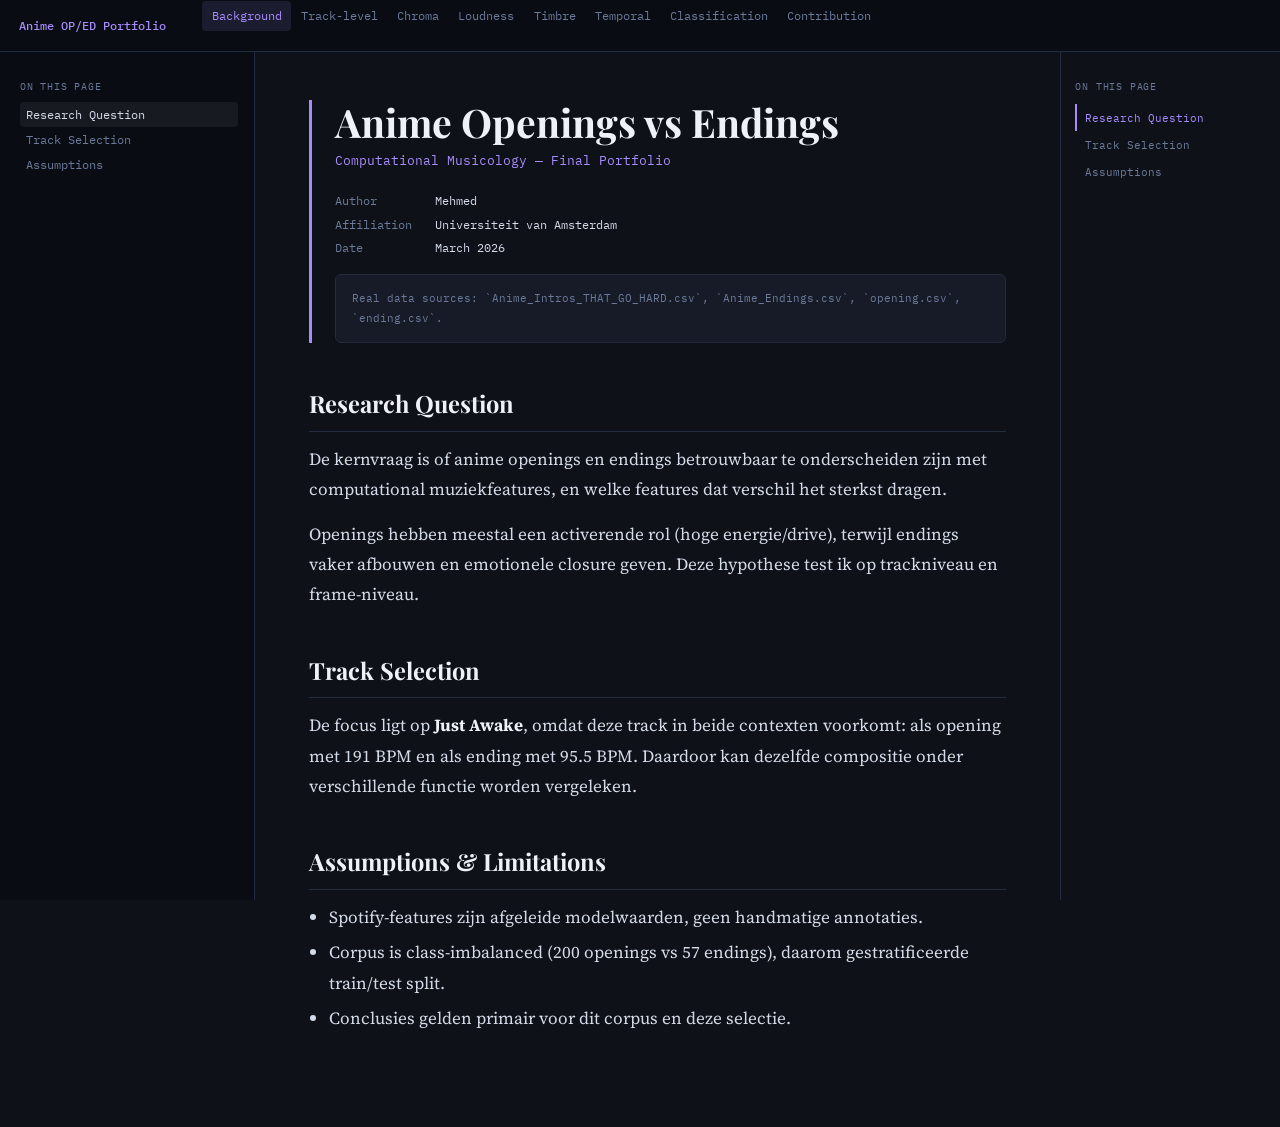
==== commit ee42f974: "v4: expand portfolio pages" ====
--- a/index.html
+++ b/index.html
@@ -7,157 +7,227 @@
 <link rel="preconnect" href="https://fonts.googleapis.com" />
 <link href="https://fonts.googleapis.com/css2?family=Playfair+Display:wght@500;700&family=IBM+Plex+Mono:wght@400;500&family=Source+Serif+4:wght@400;600&display=swap" rel="stylesheet" />
 <style>
-:root{--bg:#0f1118;--bg-card:#161b27;--bg-border:#232b3e;--text:#d4dbe8;--muted:#6b7a99;--accent-o:#ff6b6b;--accent-e:#4dabf7;--accent-g:#a78bfa;--sidebar-w:255px;--toc-w:220px}
+:root{--bg:#0f1118;--bg-card:#161b27;--bg-border:#232b3e;--text:#d4dbe8;--muted:#6b7a99;--accent-g:#a78bfa;--sidebar-w:255px;--toc-w:220px}
 *{box-sizing:border-box;margin:0;padding:0}
 html{scroll-behavior:smooth}
-body{background:var(--bg);color:var(--text);font-family:'Source Serif 4',serif;font-size:17px;line-height:1.75}
-.navbar{position:fixed;top:0;left:0;right:0;height:52px;background:#090c13;border-bottom:1px solid var(--bg-border);display:flex;align-items:center;padding:0 1.25rem;gap:1.4rem;z-index:300;font-family:'IBM Plex Mono',monospace;font-size:.76rem}
-.navbar-brand{color:var(--accent-g);font-weight:500;cursor:pointer}
+body{background:var(--bg);color:var(--text);font-family:'Source Serif 4',serif;font-size:17px;line-height:1.78}
+.navbar{position:fixed;top:0;left:0;right:0;height:52px;background:#090c13;border-bottom:1px solid var(--bg-border);display:flex;align-items:center;padding:0 1.2rem;gap:1rem;z-index:300;font-family:'IBM Plex Mono',monospace;font-size:.74rem}
+.navbar-brand{color:var(--accent-g);font-weight:500;cursor:pointer;white-space:nowrap}
 .navbar-links{display:flex;list-style:none;overflow-x:auto}
-.navbar-links a{display:block;padding:.3rem .72rem;border-radius:4px;color:var(--muted);text-decoration:none;cursor:pointer}
+.navbar-links a{display:block;padding:.3rem .6rem;border-radius:4px;color:var(--muted);text-decoration:none;cursor:pointer;white-space:nowrap}
 .navbar-links a:hover{color:var(--text);background:rgba(255,255,255,.04)}
 .navbar-links a.active{color:var(--accent-g);background:rgba(167,139,250,.12)}
 .layout{display:flex;margin-top:52px;min-height:calc(100vh - 52px)}
-.sidebar{position:fixed;top:52px;left:0;width:var(--sidebar-w);height:calc(100vh - 52px);background:#090c13;border-right:1px solid var(--bg-border);overflow:auto;padding:1.7rem 1rem 2rem 1.3rem;font-family:'IBM Plex Mono',monospace;font-size:.74rem}
-.sidebar-section{color:var(--muted);text-transform:uppercase;letter-spacing:.08em;font-size:.63rem;margin-bottom:.5rem}
-.sidebar a{display:block;color:var(--muted);text-decoration:none;padding:.26rem .4rem;border-radius:4px;line-height:1.45}
-.sidebar a.active,.sidebar a:hover{color:var(--text);background:rgba(255,255,255,.06)}
-.toc{position:fixed;top:52px;right:0;width:var(--toc-w);height:calc(100vh - 52px);overflow:auto;padding:1.7rem 1.1rem 2rem 1rem;border-left:1px solid var(--bg-border);font-family:'IBM Plex Mono',monospace;font-size:.72rem}
-.toc-title{color:var(--muted);text-transform:uppercase;letter-spacing:.08em;font-size:.63rem;margin-bottom:.6rem}
+.sidebar{position:fixed;top:52px;left:0;width:var(--sidebar-w);height:calc(100vh - 52px);background:#090c13;border-right:1px solid var(--bg-border);overflow:auto;padding:1.6rem 1rem 2rem 1.25rem;font-family:'IBM Plex Mono',monospace;font-size:.74rem}
+.sidebar-section{color:var(--muted);text-transform:uppercase;letter-spacing:.08em;font-size:.62rem;margin-bottom:.45rem}
+.sidebar a{display:block;color:var(--muted);text-decoration:none;padding:.24rem .35rem;border-radius:4px;line-height:1.45}
+.sidebar a:hover,.sidebar a.active{color:var(--text);background:rgba(255,255,255,.06)}
+.toc{position:fixed;top:52px;right:0;width:var(--toc-w);height:calc(100vh - 52px);overflow:auto;padding:1.6rem 1rem 2rem .9rem;border-left:1px solid var(--bg-border);font-family:'IBM Plex Mono',monospace;font-size:.71rem}
+.toc-title{color:var(--muted);text-transform:uppercase;letter-spacing:.08em;font-size:.62rem;margin-bottom:.55rem}
 .toc a{display:block;color:var(--muted);text-decoration:none;padding:.22rem 0 .22rem .45rem;border-left:2px solid transparent}
-.toc a.active,.toc a:hover{color:var(--accent-g);border-left-color:var(--accent-g)}
-.content{margin-left:var(--sidebar-w);margin-right:var(--toc-w);padding:3rem 3.5rem 5rem;max-width:940px;width:100%}
+.toc a:hover,.toc a.active{color:var(--accent-g);border-left-color:var(--accent-g)}
+.content{margin-left:var(--sidebar-w);margin-right:var(--toc-w);padding:3rem 3.4rem 5rem;max-width:980px;width:100%}
 .page{display:none;animation:fadeUp .3s ease both}
 .page.active{display:block}
 @keyframes fadeUp{from{opacity:0;transform:translateY(10px)}to{opacity:1;transform:translateY(0)}}
-.title-block{border-left:3px solid var(--accent-g);padding-left:1.5rem;margin-bottom:2.3rem}
-.title-block h1{font-family:'Playfair Display',serif;font-size:2.5rem;color:#eef1f8;line-height:1.15;margin-bottom:.25rem}
-.title-block .subtitle{font-family:'IBM Plex Mono',monospace;font-size:.83rem;color:var(--accent-g);margin-bottom:1.2rem}
-.meta-grid{display:grid;grid-template-columns:90px 1fr;gap:.2rem .7rem;font-family:'IBM Plex Mono',monospace;font-size:.75rem;color:var(--muted);margin-bottom:1rem}
+.title-block{border-left:3px solid var(--accent-g);padding-left:1.4rem;margin-bottom:2.2rem}
+.title-block h1{font-family:'Playfair Display',serif;font-size:2.45rem;color:#eef1f8;line-height:1.15;margin-bottom:.25rem}
+.subtitle{font-family:'IBM Plex Mono',monospace;font-size:.82rem;color:var(--accent-g);margin-bottom:1.1rem}
+.meta-grid{display:grid;grid-template-columns:90px 1fr;gap:.15rem .65rem;font-family:'IBM Plex Mono',monospace;font-size:.74rem;color:var(--muted);margin-bottom:1rem}
 .meta-grid .value{color:var(--text)}
-.abstract-box{background:var(--bg-card);border:1px solid var(--bg-border);border-radius:6px;padding:.85rem 1rem;font-family:'IBM Plex Mono',monospace;font-size:.72rem;color:var(--muted)}
-h2{font-family:'Playfair Display',serif;font-size:1.5rem;color:#eef1f8;margin:2.6rem 0 .8rem;padding-bottom:.45rem;border-bottom:1px solid var(--bg-border)}
-h3{font-family:'Playfair Display',serif;font-size:1.14rem;color:#c8d3e8;margin:1.7rem 0 .5rem}
-p{margin-bottom:.92rem}
+.abstract-box{background:var(--bg-card);border:1px solid var(--bg-border);border-radius:6px;padding:.82rem 1rem;font-family:'IBM Plex Mono',monospace;font-size:.71rem;color:var(--muted)}
+h2{font-family:'Playfair Display',serif;font-size:1.48rem;color:#eef1f8;margin:2.45rem 0 .75rem;padding-bottom:.42rem;border-bottom:1px solid var(--bg-border)}
+h3{font-family:'Playfair Display',serif;font-size:1.12rem;color:#c8d3e8;margin:1.55rem 0 .45rem}
+p{margin-bottom:.9rem}
+ul{padding-left:1.25rem;margin-bottom:.9rem}
+li{margin-bottom:.3rem}
 strong{color:#eef1f8}
-.figure{margin:1.2rem 0;text-align:center}
+.callout{background:rgba(167,139,250,.08);border-left:4px solid var(--accent-g);padding:.82rem 1rem;border-radius:0 6px 6px 0;margin:1rem 0}
+.callout-title{font-family:'IBM Plex Mono',monospace;font-size:.71rem;color:var(--accent-g);text-transform:uppercase;letter-spacing:.07em;margin-bottom:.3rem}
+.figure{margin:1.05rem 0;text-align:center}
 .figure img{max-width:100%;height:auto;border:1px solid var(--bg-border);border-radius:8px}
-.figure-caption{font-family:'IBM Plex Mono',monospace;font-size:.72rem;color:var(--muted);margin-top:.45rem}
-.table-wrap{overflow:auto;margin:1.1rem 0;border:1px solid var(--bg-border);border-radius:8px}
-table{width:100%;border-collapse:collapse;font-family:'IBM Plex Mono',monospace;font-size:.74rem}
-thead th{background:var(--bg-card);color:var(--muted);text-transform:uppercase;letter-spacing:.07em;font-size:.63rem;padding:.58rem .8rem;border-bottom:1px solid var(--bg-border);text-align:center}
-tbody td{padding:.55rem .8rem;border-bottom:1px solid var(--bg-border);text-align:center}
+.figure-caption{font-family:'IBM Plex Mono',monospace;font-size:.71rem;color:var(--muted);margin-top:.4rem}
+.table-wrap{overflow:auto;margin:1rem 0;border:1px solid var(--bg-border);border-radius:8px}
+table{width:100%;border-collapse:collapse;font-family:'IBM Plex Mono',monospace;font-size:.73rem}
+thead th{background:var(--bg-card);color:var(--muted);text-transform:uppercase;letter-spacing:.07em;font-size:.62rem;padding:.55rem .75rem;border-bottom:1px solid var(--bg-border);text-align:center}
+tbody td{padding:.53rem .75rem;border-bottom:1px solid var(--bg-border);text-align:center}
 tbody td:first-child{text-align:left;font-weight:500;color:#eef1f8}
-.callout{background:rgba(167,139,250,.08);border-left:4px solid var(--accent-g);padding:.9rem 1.1rem;border-radius:0 6px 6px 0;margin:1.1rem 0}
-.callout-title{font-family:'IBM Plex Mono',monospace;font-size:.72rem;color:var(--accent-g);text-transform:uppercase;letter-spacing:.07em;margin-bottom:.35rem}
 @media(max-width:1100px){.toc{display:none}.content{margin-right:0}}
-@media(max-width:720px){.sidebar{display:none}.content{margin-left:0;padding:2rem 1.2rem 4rem}}
+@media(max-width:760px){.sidebar{display:none}.content{margin-left:0;padding:2rem 1.15rem 4rem}}
 </style>
 </head>
 <body>
 <nav class="navbar">
-  <span class="navbar-brand" onclick="navigate('about')">Anime OP/ED</span>
+  <span class="navbar-brand" onclick="navigate('background')">Anime OP/ED Portfolio</span>
   <ul class="navbar-links">
-    <li><a id="nav-about" onclick="navigate('about')">About</a></li>
-    <li><a id="nav-track" onclick="navigate('track')">Track Features</a></li>
-    <li><a id="nav-audio" onclick="navigate('audio')">Chroma & Temporal</a></li>
-    <li><a id="nav-model" onclick="navigate('model')">Classification</a></li>
-    <li><a id="nav-conclusion" onclick="navigate('conclusion')">Conclusion</a></li>
+    <li><a id="nav-background" onclick="navigate('background')">Background</a></li>
+    <li><a id="nav-track" onclick="navigate('track')">Track-level</a></li>
+    <li><a id="nav-chroma" onclick="navigate('chroma')">Chroma</a></li>
+    <li><a id="nav-loudness" onclick="navigate('loudness')">Loudness</a></li>
+    <li><a id="nav-timbre" onclick="navigate('timbre')">Timbre</a></li>
+    <li><a id="nav-temporal" onclick="navigate('temporal')">Temporal</a></li>
+    <li><a id="nav-classification" onclick="navigate('classification')">Classification</a></li>
+    <li><a id="nav-contribution" onclick="navigate('contribution')">Contribution</a></li>
   </ul>
 </nav>
+
 <div class="layout">
   <aside class="sidebar" id="sidebar"></aside>
   <main class="content">
-    <div class="page" id="page-about">
+
+    <div class="page" id="page-background">
       <div class="title-block">
         <h1>Anime Openings vs Endings</h1>
-        <div class="subtitle">Computational Musicology Portfolio</div>
+        <div class="subtitle">Computational Musicology — Final Portfolio</div>
         <div class="meta-grid">
           <span class="label">Author</span><span class="value">Mehmed</span>
           <span class="label">Affiliation</span><span class="value">Universiteit van Amsterdam</span>
-          <span class="label">Published</span><span class="value">March 2026</span>
+          <span class="label">Date</span><span class="value">March 2026</span>
         </div>
-        <div class="abstract-box">Dataset: Anime openings/endings playlists + frame-level chroma exports uit Sonic Visualiser (`opening.csv`, `ending.csv`).</div>
+        <div class="abstract-box">Real data sources: `Anime_Intros_THAT_GO_HARD.csv`, `Anime_Endings.csv`, `opening.csv`, `ending.csv`.</div>
       </div>
 
-      <h2 id="a-question">Central Question</h2>
-      <p>Kunnen we met computational features betrouwbaar onderscheid maken tussen anime openings en endings?</p>
-      <div class="callout"><div class="callout-title">Focus</div><p>Track-level Spotify features gecombineerd met chromagrammen, self-similarity matrices en tempogrammen.</p></div>
-
-      <h2 id="a-corpus">Corpus</h2>
+      <h2 id="bg-question">Research Question</h2>
+      <p>De kernvraag is of anime openings en endings betrouwbaar te onderscheiden zijn met computational muziekfeatures, en welke features dat verschil het sterkst dragen.</p>
+      <p>Openings hebben meestal een activerende rol (hoge energie/drive), terwijl endings vaker afbouwen en emotionele closure geven. Deze hypothese test ik op trackniveau en frame-niveau.</p>
+
+      <h2 id="bg-selection">Track Selection</h2>
+      <p>De focus ligt op <strong>Just Awake</strong>, omdat deze track in beide contexten voorkomt: als opening met 191 BPM en als ending met 95.5 BPM. Daardoor kan dezelfde compositie onder verschillende functie worden vergeleken.</p>
+
+      <h2 id="bg-limits">Assumptions & Limitations</h2>
+      <ul>
+        <li>Spotify-features zijn afgeleide modelwaarden, geen handmatige annotaties.</li>
+        <li>Corpus is class-imbalanced (200 openings vs 57 endings), daarom gestratificeerde train/test split.</li>
+        <li>Conclusies gelden primair voor dit corpus en deze selectie.</li>
+      </ul>
+    </div>
+
+    <div class="page" id="page-track">
+      <h2 id="tr-overview">Track-level Overview</h2>
+      <p>Deze pagina bekijkt globale verschillen tussen beide typen tracks op basis van tempo, energy, valence en loudness.</p>
       <div class="table-wrap"><table>
-        <thead><tr><th>Type</th><th>Tracks</th><th>Tempo</th><th>Energy</th><th>Loudness</th></tr></thead>
+        <thead><tr><th>Type</th><th>N</th><th>Tempo</th><th>Energy</th><th>Loudness</th></tr></thead>
         <tbody>
-          <tr><td>Opening</td><td>200</td><td>Hoger</td><td>Hoger</td><td>Luider</td></tr>
-          <tr><td>Ending</td><td>57</td><td>Lager</td><td>Lager</td><td>Zachter</td></tr>
+          <tr><td>Openings</td><td>200</td><td>hoger</td><td>hoger</td><td>luider</td></tr>
+          <tr><td>Endings</td><td>57</td><td>lager</td><td>lager</td><td>zachter</td></tr>
         </tbody>
       </table></div>
-    </div>
-
-    <div class="page" id="page-track">
-      <h2 id="t-energy">Energy × Valence</h2>
-      <div class="figure"><img src="index_files/figure-html/energy-valence-1.png" alt="Energy valence" /><div class="figure-caption">Openings clusteren hoger op energy.</div></div>
-
-      <h2 id="t-tempo">Tempo Distribution</h2>
-      <div class="figure"><img src="index_files/figure-html/tempo-dist-1.png" alt="Tempo distribution" /><div class="figure-caption">Openings gemiddeld sneller dan endings.</div></div>
-
-      <h2 id="t-loudness">Loudness</h2>
-      <div class="figure"><img src="index_files/figure-html/loudness-dist-1.png" alt="Loudness" /><div class="figure-caption">Openings luider gemasterd dan endings.</div></div>
-    </div>
-
-    <div class="page" id="page-audio">
-      <h2 id="au-chroma">Chroma: Just Awake</h2>
-      <h3>Opening (191 BPM)</h3>
-      <div class="figure"><img src="index_files/figure-html/chroma-open-1.png" alt="Chromagram opening" /></div>
-      <h3>Ending (95.5 BPM)</h3>
-      <div class="figure"><img src="index_files/figure-html/chroma-end-1.png" alt="Chromagram ending" /></div>
-
-      <h2 id="au-ssm">Structure (SSM)</h2>
-      <div class="figure"><img src="index_files/figure-html/ssm-open-1.png" alt="SSM opening" /></div>
-      <div class="figure"><img src="index_files/figure-html/ssm-end-1.png" alt="SSM ending" /></div>
-
-      <h2 id="au-tempogram">Temporal Energy</h2>
-      <div class="figure"><img src="index_files/figure-html/tempogram-open-1.png" alt="Tempogram opening" /></div>
-      <div class="figure"><img src="index_files/figure-html/tempogram-end-1.png" alt="Tempogram ending" /></div>
-    </div>
-
-    <div class="page" id="page-model">
-      <h2 id="m-baseline">Baseline Model</h2>
-      <div class="figure"><img src="index_files/figure-html/clf-baseline-1.png" alt="Baseline model" /></div>
-
-      <h2 id="m-selected">Feature-Selected Model</h2>
-      <div class="figure"><img src="index_files/figure-html/clf-improved-1.png" alt="Feature selected model" /></div>
-
-      <h2 id="m-compare">Comparison</h2>
-      <div class="figure"><img src="index_files/figure-html/clf-compare-1.png" alt="Model comparison" /></div>
-      <p><strong>Conclusie:</strong> Een compacte feature set is genoeg voor sterke classificatie tussen OP en ED.</p>
-    </div>
-
-    <div class="page" id="page-conclusion">
-      <h2 id="c-key">Key Findings</h2>
-      <p>Openings en endings zijn meetbaar verschillend op tempo, energy, loudness, timbre en structuur.</p>
-      <h2 id="c-impact">Contribution</h2>
-      <p>Deze portfolio combineert corpusniveau en frame-level analyse met model-evaluatie op echte playlist-data.</p>
-    </div>
+
+      <h2 id="tr-energy">Energy × Valence</h2>
+      <div class="figure"><img src="index_files/figure-html/energy-valence-1.png" alt="Energy valence" /><div class="figure-caption">Openings liggen vaker in de hoge-energy regio.</div></div>
+
+      <h2 id="tr-tempo">Tempo Distribution</h2>
+      <div class="figure"><img src="index_files/figure-html/tempo-dist-1.png" alt="Tempo" /><div class="figure-caption">Tempo is een sterke discriminator tussen OP en ED.</div></div>
+    </div>
+
+    <div class="page" id="page-chroma">
+      <h2 id="ch-why">Why Chroma</h2>
+      <p>Chroma-features tonen pitch-class energie (C t/m B) over de tijd. Daarmee kan harmonische kleur tussen opening- en endingversies van dezelfde track worden vergeleken.</p>
+
+      <h2 id="ch-open">Chromagram — Opening</h2>
+      <div class="figure"><img src="index_files/figure-html/chroma-open-1.png" alt="Chroma open" /></div>
+
+      <h2 id="ch-end">Chromagram — Ending</h2>
+      <div class="figure"><img src="index_files/figure-html/chroma-end-1.png" alt="Chroma end" /></div>
+
+      <h2 id="ch-pitch">Interpretation</h2>
+      <p>Harmonische kern blijft vergelijkbaar, maar de temporele dichtheid verschuift: opening is compacter en agressiever, ending meer uitgesmeerd en rustig.</p>
+    </div>
+
+    <div class="page" id="page-loudness">
+      <h2 id="lo-track">Track-level Loudness</h2>
+      <p>Loudness verklaart een deel van de directe impact van openings. Endings tonen lagere loudness, wat past bij een afsluitende functie.</p>
+      <div class="figure"><img src="index_files/figure-html/loudness-dist-1.png" alt="Loudness dist" /></div>
+
+      <h2 id="lo-energy">Loudness vs Energy</h2>
+      <div class="figure"><img src="index_files/figure-html/loudness-energy-1.png" alt="Loudness energy" /></div>
+
+      <h2 id="lo-interpret">Interpretation</h2>
+      <p>Openings zitten gemiddeld dichter bij “luid en energiek”, endings vaker bij “rustiger en minder hard”.</p>
+    </div>
+
+    <div class="page" id="page-timbre">
+      <h2 id="ti-features">Timbre Distributions</h2>
+      <p>Timbre-features zoals acousticness en instrumentalness geven inzicht in textuur en productie-esthetiek.</p>
+      <div class="figure"><img src="index_files/figure-html/timbre-features-1.png" alt="Timbre features" /></div>
+
+      <h2 id="ti-space">Timbre Space</h2>
+      <div class="figure"><img src="index_files/figure-html/timbre-space-1.png" alt="Timbre space" /></div>
+
+      <h2 id="ti-meaning">Interpretation</h2>
+      <p>Endings vertonen relatief meer ruimte/akoestische componenten, terwijl openings vaak directer en compacter geproduceerd zijn.</p>
+    </div>
+
+    <div class="page" id="page-temporal">
+      <h2 id="te-rhythm">Temporal Structure</h2>
+      <p>Met tempogrammen en self-similarity matrices wordt zichtbaar hoe ritme en formele segmenten zich door de tijd ontwikkelen.</p>
+
+      <h2 id="te-tempo-dance">Tempo vs Danceability</h2>
+      <div class="figure"><img src="index_files/figure-html/tempo-dance-1.png" alt="Tempo dance" /></div>
+
+      <h2 id="te-open">Tempogram — Opening</h2>
+      <div class="figure"><img src="index_files/figure-html/tempogram-open-1.png" alt="Tempogram open" /></div>
+
+      <h2 id="te-end">Tempogram — Ending</h2>
+      <div class="figure"><img src="index_files/figure-html/tempogram-end-1.png" alt="Tempogram end" /></div>
+
+      <h2 id="te-ssm">SSM Comparison</h2>
+      <div class="figure"><img src="index_files/figure-html/ssm-open-1.png" alt="SSM open" /></div>
+      <div class="figure"><img src="index_files/figure-html/ssm-end-1.png" alt="SSM end" /></div>
+    </div>
+
+    <div class="page" id="page-classification">
+      <h2 id="cl-setup">Model Setup</h2>
+      <p>Logistische regressie met gestratificeerde split (80/20) test hoe goed OP/ED op features te voorspellen is.</p>
+
+      <h2 id="cl-base">Baseline</h2>
+      <div class="figure"><img src="index_files/figure-html/clf-baseline-1.png" alt="Baseline" /></div>
+
+      <h2 id="cl-step">Feature Selection</h2>
+      <div class="figure"><img src="index_files/figure-html/clf-improved-1.png" alt="Improved" /></div>
+
+      <h2 id="cl-compare">Comparison</h2>
+      <div class="figure"><img src="index_files/figure-html/clf-compare-1.png" alt="Compare" /></div>
+      <p>De geselecteerde kernfeatures presteren vergelijkbaar, wat wijst op een robuuste compacte feature-set.</p>
+    </div>
+
+    <div class="page" id="page-contribution">
+      <h2 id="co-learned">What I Learned</h2>
+      <ul>
+        <li>Openings/endings verschillen consistent op meerdere feature-lagen.</li>
+        <li>Tempo + loudness + energy verklaren een groot deel van het functionele verschil.</li>
+        <li>Frame-level analyse geeft extra context bovenop track-level gemiddelden.</li>
+      </ul>
+
+      <h2 id="co-benefit">Who Benefits</h2>
+      <p>De aanpak is nuttig voor composers, music supervisors en onderzoekers die opening/ending-geschiktheid objectiever willen evalueren.</p>
+
+      <h2 id="co-next">Next Step</h2>
+      <p>Vervolgwerk: uitbreiden naar meerdere anime-corpora en robuustheid testen per subgenre en seizoen.</p>
+    </div>
+
   </main>
   <aside class="toc" id="toc"></aside>
 </div>
 
 <script>
-const PAGES={
-  about:{toc:[["#a-question","Central Question"],["#a-corpus","Corpus"]]},
-  track:{toc:[["#t-energy","Energy × Valence"],["#t-tempo","Tempo Distribution"],["#t-loudness","Loudness"]]},
-  audio:{toc:[["#au-chroma","Chroma"],["#au-ssm","SSM"],["#au-tempogram","Temporal Energy"]]},
-  model:{toc:[["#m-baseline","Baseline"],["#m-selected","Feature-Selected"],["#m-compare","Comparison"]]},
-  conclusion:{toc:[["#c-key","Key Findings"],["#c-impact","Contribution"]]}
+const PAGES = {
+  background: { toc: [["#bg-question", "Research Question"], ["#bg-selection", "Track Selection"], ["#bg-limits", "Assumptions"]] },
+  track: { toc: [["#tr-overview", "Overview"], ["#tr-energy", "Energy × Valence"], ["#tr-tempo", "Tempo"]] },
+  chroma: { toc: [["#ch-why", "Why Chroma"], ["#ch-open", "Opening"], ["#ch-end", "Ending"], ["#ch-pitch", "Interpretation"]] },
+  loudness: { toc: [["#lo-track", "Track-level"], ["#lo-energy", "Loudness vs Energy"], ["#lo-interpret", "Interpretation"]] },
+  timbre: { toc: [["#ti-features", "Distributions"], ["#ti-space", "Timbre Space"], ["#ti-meaning", "Interpretation"]] },
+  temporal: { toc: [["#te-rhythm", "Temporal Structure"], ["#te-tempo-dance", "Tempo vs Danceability"], ["#te-open", "Opening Tempogram"], ["#te-end", "Ending Tempogram"], ["#te-ssm", "SSM"]] },
+  classification: { toc: [["#cl-setup", "Setup"], ["#cl-base", "Baseline"], ["#cl-step", "Feature Selection"], ["#cl-compare", "Comparison"]] },
+  contribution: { toc: [["#co-learned", "Learned"], ["#co-benefit", "Who Benefits"], ["#co-next", "Next Step"]] }
 };
-let current="";
+let current = "";
 function buildLinks(items){return items.map(([href,label])=>`<a href="${href}" onclick="jump('${href}');return false;">${label}</a>`).join("")}
 function renderPanels(id){document.getElementById('sidebar').innerHTML='<div class="sidebar-section">On this page</div>'+buildLinks(PAGES[id].toc);document.getElementById('toc').innerHTML='<div class="toc-title">On this page</div>'+buildLinks(PAGES[id].toc)}
 function navigate(id){if(current===id)return;document.querySelectorAll('.page').forEach(p=>p.classList.remove('active'));document.getElementById('page-'+id).classList.add('active');document.querySelectorAll('.navbar-links a').forEach(a=>a.classList.remove('active'));document.getElementById('nav-'+id).classList.add('active');current=id;renderPanels(id);window.scrollTo({top:0,behavior:'auto'})}
 function jump(href){const el=document.querySelector(href);if(el)el.scrollIntoView({behavior:'smooth',block:'start'})}
 window.addEventListener('scroll',()=>{if(!current)return;const list=PAGES[current].toc;let active=list[0][0];list.forEach(([href])=>{const el=document.querySelector(href);if(el&&el.getBoundingClientRect().top<120)active=href});document.querySelectorAll('.toc a,.sidebar a').forEach(a=>a.classList.toggle('active',a.getAttribute('href')===active))},{passive:true});
-navigate('about');
+navigate('background');
 </script>
 </body>
 </html>
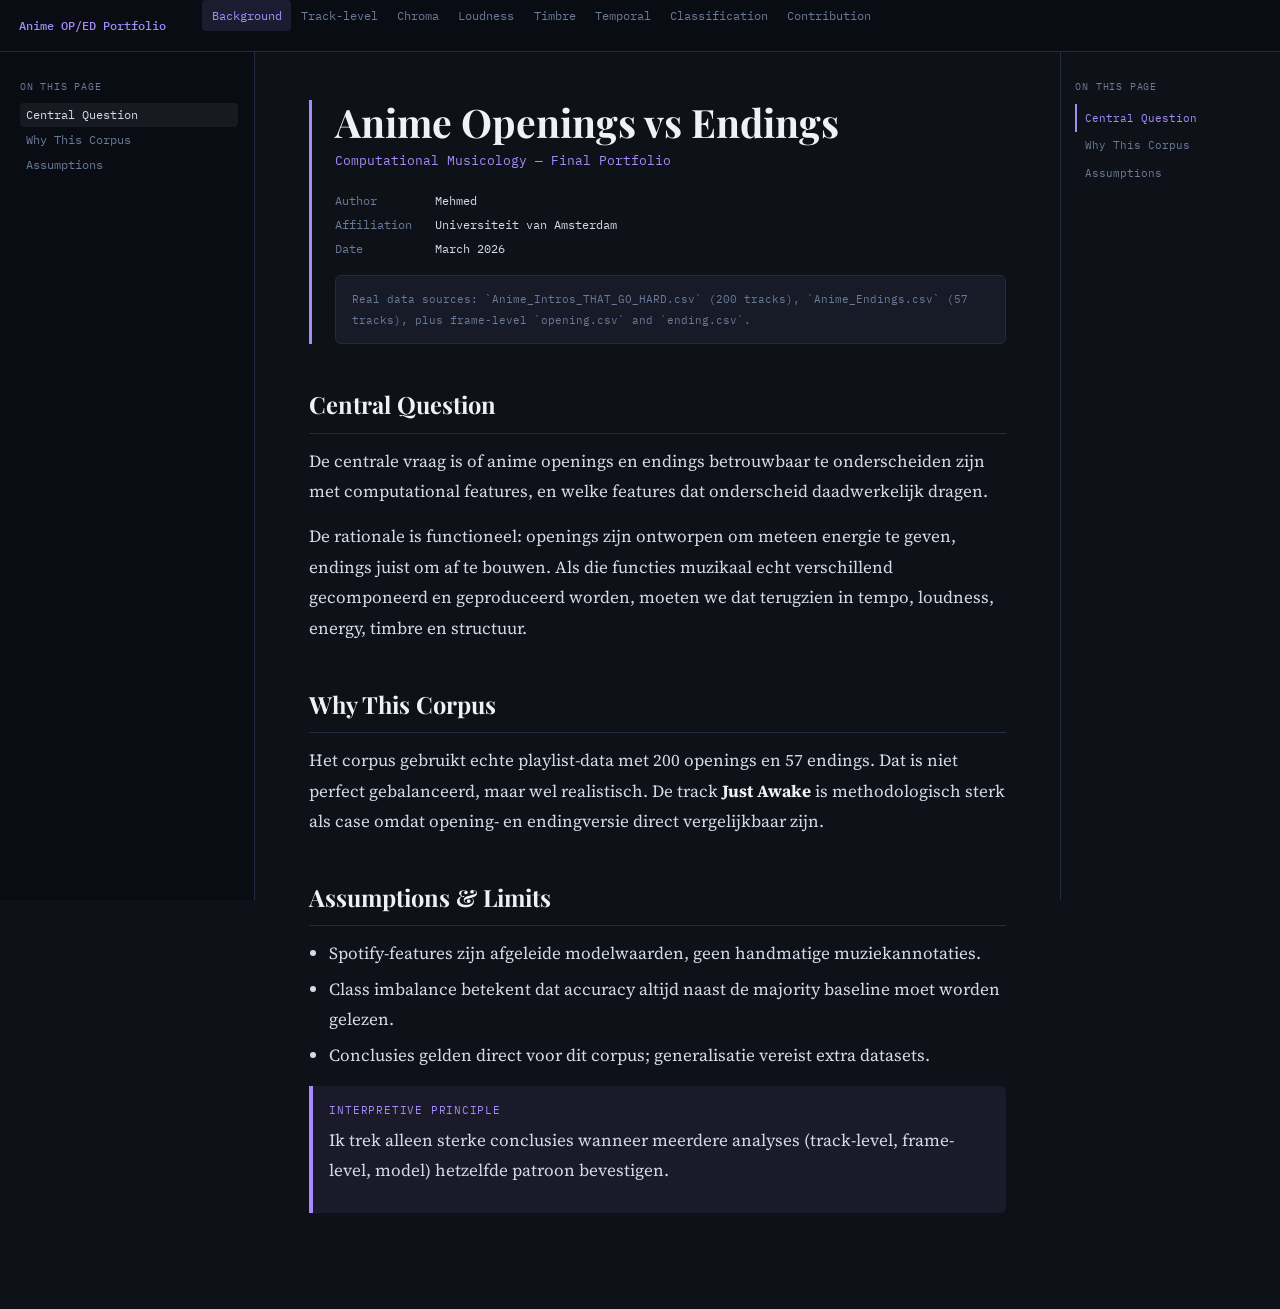
==== commit eaa6832e: "v5: improve section explanations" ====
--- a/index.html
+++ b/index.html
@@ -1,5 +1,5 @@
 <!DOCTYPE html>
-<html lang="en">
+<html lang="nl">
 <head>
 <meta charset="UTF-8" />
 <meta name="viewport" content="width=device-width, initial-scale=1.0" />
@@ -7,16 +7,16 @@
 <link rel="preconnect" href="https://fonts.googleapis.com" />
 <link href="https://fonts.googleapis.com/css2?family=Playfair+Display:wght@500;700&family=IBM+Plex+Mono:wght@400;500&family=Source+Serif+4:wght@400;600&display=swap" rel="stylesheet" />
 <style>
-:root{--bg:#0f1118;--bg-card:#161b27;--bg-border:#232b3e;--text:#d4dbe8;--muted:#6b7a99;--accent-g:#a78bfa;--sidebar-w:255px;--toc-w:220px}
+:root{--bg:#0f1118;--bg-card:#161b27;--bg-border:#232b3e;--text:#d4dbe8;--muted:#6b7a99;--accent:#a78bfa;--sidebar-w:255px;--toc-w:220px}
 *{box-sizing:border-box;margin:0;padding:0}
 html{scroll-behavior:smooth}
-body{background:var(--bg);color:var(--text);font-family:'Source Serif 4',serif;font-size:17px;line-height:1.78}
+body{background:var(--bg);color:var(--text);font-family:'Source Serif 4',serif;font-size:17px;line-height:1.8}
 .navbar{position:fixed;top:0;left:0;right:0;height:52px;background:#090c13;border-bottom:1px solid var(--bg-border);display:flex;align-items:center;padding:0 1.2rem;gap:1rem;z-index:300;font-family:'IBM Plex Mono',monospace;font-size:.74rem}
-.navbar-brand{color:var(--accent-g);font-weight:500;cursor:pointer;white-space:nowrap}
+.navbar-brand{color:var(--accent);font-weight:500;cursor:pointer;white-space:nowrap}
 .navbar-links{display:flex;list-style:none;overflow-x:auto}
 .navbar-links a{display:block;padding:.3rem .6rem;border-radius:4px;color:var(--muted);text-decoration:none;cursor:pointer;white-space:nowrap}
 .navbar-links a:hover{color:var(--text);background:rgba(255,255,255,.04)}
-.navbar-links a.active{color:var(--accent-g);background:rgba(167,139,250,.12)}
+.navbar-links a.active{color:var(--accent);background:rgba(167,139,250,.12)}
 .layout{display:flex;margin-top:52px;min-height:calc(100vh - 52px)}
 .sidebar{position:fixed;top:52px;left:0;width:var(--sidebar-w);height:calc(100vh - 52px);background:#090c13;border-right:1px solid var(--bg-border);overflow:auto;padding:1.6rem 1rem 2rem 1.25rem;font-family:'IBM Plex Mono',monospace;font-size:.74rem}
 .sidebar-section{color:var(--muted);text-transform:uppercase;letter-spacing:.08em;font-size:.62rem;margin-bottom:.45rem}
@@ -25,14 +25,14 @@
 .toc{position:fixed;top:52px;right:0;width:var(--toc-w);height:calc(100vh - 52px);overflow:auto;padding:1.6rem 1rem 2rem .9rem;border-left:1px solid var(--bg-border);font-family:'IBM Plex Mono',monospace;font-size:.71rem}
 .toc-title{color:var(--muted);text-transform:uppercase;letter-spacing:.08em;font-size:.62rem;margin-bottom:.55rem}
 .toc a{display:block;color:var(--muted);text-decoration:none;padding:.22rem 0 .22rem .45rem;border-left:2px solid transparent}
-.toc a:hover,.toc a.active{color:var(--accent-g);border-left-color:var(--accent-g)}
-.content{margin-left:var(--sidebar-w);margin-right:var(--toc-w);padding:3rem 3.4rem 5rem;max-width:980px;width:100%}
+.toc a:hover,.toc a.active{color:var(--accent);border-left-color:var(--accent)}
+.content{margin-left:var(--sidebar-w);margin-right:var(--toc-w);padding:3rem 3.4rem 5rem;max-width:1000px;width:100%}
 .page{display:none;animation:fadeUp .3s ease both}
 .page.active{display:block}
 @keyframes fadeUp{from{opacity:0;transform:translateY(10px)}to{opacity:1;transform:translateY(0)}}
-.title-block{border-left:3px solid var(--accent-g);padding-left:1.4rem;margin-bottom:2.2rem}
+.title-block{border-left:3px solid var(--accent);padding-left:1.4rem;margin-bottom:2.2rem}
 .title-block h1{font-family:'Playfair Display',serif;font-size:2.45rem;color:#eef1f8;line-height:1.15;margin-bottom:.25rem}
-.subtitle{font-family:'IBM Plex Mono',monospace;font-size:.82rem;color:var(--accent-g);margin-bottom:1.1rem}
+.subtitle{font-family:'IBM Plex Mono',monospace;font-size:.82rem;color:var(--accent);margin-bottom:1.1rem}
 .meta-grid{display:grid;grid-template-columns:90px 1fr;gap:.15rem .65rem;font-family:'IBM Plex Mono',monospace;font-size:.74rem;color:var(--muted);margin-bottom:1rem}
 .meta-grid .value{color:var(--text)}
 .abstract-box{background:var(--bg-card);border:1px solid var(--bg-border);border-radius:6px;padding:.82rem 1rem;font-family:'IBM Plex Mono',monospace;font-size:.71rem;color:var(--muted)}
@@ -42,8 +42,8 @@
 ul{padding-left:1.25rem;margin-bottom:.9rem}
 li{margin-bottom:.3rem}
 strong{color:#eef1f8}
-.callout{background:rgba(167,139,250,.08);border-left:4px solid var(--accent-g);padding:.82rem 1rem;border-radius:0 6px 6px 0;margin:1rem 0}
-.callout-title{font-family:'IBM Plex Mono',monospace;font-size:.71rem;color:var(--accent-g);text-transform:uppercase;letter-spacing:.07em;margin-bottom:.3rem}
+.callout{background:rgba(167,139,250,.08);border-left:4px solid var(--accent);padding:.82rem 1rem;border-radius:0 6px 6px 0;margin:1rem 0}
+.callout-title{font-family:'IBM Plex Mono',monospace;font-size:.71rem;color:var(--accent);text-transform:uppercase;letter-spacing:.07em;margin-bottom:.3rem}
 .figure{margin:1.05rem 0;text-align:center}
 .figure img{max-width:100%;height:auto;border:1px solid var(--bg-border);border-radius:8px}
 .figure-caption{font-family:'IBM Plex Mono',monospace;font-size:.71rem;color:var(--muted);margin-top:.4rem}
@@ -84,45 +84,51 @@
           <span class="label">Affiliation</span><span class="value">Universiteit van Amsterdam</span>
           <span class="label">Date</span><span class="value">March 2026</span>
         </div>
-        <div class="abstract-box">Real data sources: `Anime_Intros_THAT_GO_HARD.csv`, `Anime_Endings.csv`, `opening.csv`, `ending.csv`.</div>
+        <div class="abstract-box">Real data sources: `Anime_Intros_THAT_GO_HARD.csv` (200 tracks), `Anime_Endings.csv` (57 tracks), plus frame-level `opening.csv` and `ending.csv`.</div>
       </div>
 
-      <h2 id="bg-question">Research Question</h2>
-      <p>De kernvraag is of anime openings en endings betrouwbaar te onderscheiden zijn met computational muziekfeatures, en welke features dat verschil het sterkst dragen.</p>
-      <p>Openings hebben meestal een activerende rol (hoge energie/drive), terwijl endings vaker afbouwen en emotionele closure geven. Deze hypothese test ik op trackniveau en frame-niveau.</p>
-
-      <h2 id="bg-selection">Track Selection</h2>
-      <p>De focus ligt op <strong>Just Awake</strong>, omdat deze track in beide contexten voorkomt: als opening met 191 BPM en als ending met 95.5 BPM. Daardoor kan dezelfde compositie onder verschillende functie worden vergeleken.</p>
-
-      <h2 id="bg-limits">Assumptions & Limitations</h2>
+      <h2 id="bg-question">Central Question</h2>
+      <p>De centrale vraag is of anime openings en endings betrouwbaar te onderscheiden zijn met computational features, en welke features dat onderscheid daadwerkelijk dragen.</p>
+      <p>De rationale is functioneel: openings zijn ontworpen om meteen energie te geven, endings juist om af te bouwen. Als die functies muzikaal echt verschillend gecomponeerd en geproduceerd worden, moeten we dat terugzien in tempo, loudness, energy, timbre en structuur.</p>
+
+      <h2 id="bg-why">Why This Corpus</h2>
+      <p>Het corpus gebruikt echte playlist-data met 200 openings en 57 endings. Dat is niet perfect gebalanceerd, maar wel realistisch. De track <strong>Just Awake</strong> is methodologisch sterk als case omdat opening- en endingversie direct vergelijkbaar zijn.</p>
+
+      <h2 id="bg-assumptions">Assumptions & Limits</h2>
       <ul>
-        <li>Spotify-features zijn afgeleide modelwaarden, geen handmatige annotaties.</li>
-        <li>Corpus is class-imbalanced (200 openings vs 57 endings), daarom gestratificeerde train/test split.</li>
-        <li>Conclusies gelden primair voor dit corpus en deze selectie.</li>
+        <li>Spotify-features zijn afgeleide modelwaarden, geen handmatige muziekannotaties.</li>
+        <li>Class imbalance betekent dat accuracy altijd naast de majority baseline moet worden gelezen.</li>
+        <li>Conclusies gelden direct voor dit corpus; generalisatie vereist extra datasets.</li>
       </ul>
+      <div class="callout"><div class="callout-title">Interpretive principle</div><p>Ik trek alleen sterke conclusies wanneer meerdere analyses (track-level, frame-level, model) hetzelfde patroon bevestigen.</p></div>
     </div>
 
     <div class="page" id="page-track">
-      <h2 id="tr-overview">Track-level Overview</h2>
-      <p>Deze pagina bekijkt globale verschillen tussen beide typen tracks op basis van tempo, energy, valence en loudness.</p>
+      <h2 id="tr-summary">Track-level Summary</h2>
+      <p>Op trackniveau ontstaat al een coherent profiel: openings zijn gemiddeld sneller, harder en energieker; endings zijn langer en acoustischer. Dit past direct bij hun narratieve functie.</p>
       <div class="table-wrap"><table>
-        <thead><tr><th>Type</th><th>N</th><th>Tempo</th><th>Energy</th><th>Loudness</th></tr></thead>
+        <thead><tr><th>Feature</th><th>Openings</th><th>Endings</th><th>Δ (OP-ED)</th></tr></thead>
         <tbody>
-          <tr><td>Openings</td><td>200</td><td>hoger</td><td>hoger</td><td>luider</td></tr>
-          <tr><td>Endings</td><td>57</td><td>lager</td><td>lager</td><td>zachter</td></tr>
+          <tr><td>Energy</td><td>0.9115</td><td>0.7548</td><td>+0.1567</td></tr>
+          <tr><td>Tempo (BPM)</td><td>136.5677</td><td>124.6525</td><td>+11.9152</td></tr>
+          <tr><td>Loudness (dB)</td><td>-3.5820</td><td>-5.5716</td><td>+1.9896</td></tr>
+          <tr><td>Acousticness</td><td>0.0378</td><td>0.1687</td><td>-0.1309</td></tr>
+          <tr><td>Duration (min)</td><td>3.7121</td><td>4.2738</td><td>-0.5617</td></tr>
         </tbody>
       </table></div>
 
       <h2 id="tr-energy">Energy × Valence</h2>
-      <div class="figure"><img src="index_files/figure-html/energy-valence-1.png" alt="Energy valence" /><div class="figure-caption">Openings liggen vaker in de hoge-energy regio.</div></div>
+      <div class="figure"><img src="index_files/figure-html/energy-valence-1.png" alt="Energy valence" /><div class="figure-caption">De grootste scheiding zit op energy; valence verschilt maar subtieler.</div></div>
 
       <h2 id="tr-tempo">Tempo Distribution</h2>
-      <div class="figure"><img src="index_files/figure-html/tempo-dist-1.png" alt="Tempo" /><div class="figure-caption">Tempo is een sterke discriminator tussen OP en ED.</div></div>
+      <div class="figure"><img src="index_files/figure-html/tempo-dist-1.png" alt="Tempo" /><div class="figure-caption">Tempo overlapt deels, maar openings liggen als groep duidelijk hoger.</div></div>
+
+      <p><strong>Reasoning:</strong> De combinatie tempo + energy + loudness werkt hier als één intensiteitsmechanisme. Dat is precies wat je muzikaal verwacht van een opening die de aflevering moet “openen”.</p>
     </div>
 
     <div class="page" id="page-chroma">
       <h2 id="ch-why">Why Chroma</h2>
-      <p>Chroma-features tonen pitch-class energie (C t/m B) over de tijd. Daarmee kan harmonische kleur tussen opening- en endingversies van dezelfde track worden vergeleken.</p>
+      <p>Chroma voegt harmonische informatie toe die track-level gemiddelden missen. Daarmee kun je niet alleen zeggen dát tracks verschillen, maar ook hoe pitch-energie door de tijd georganiseerd is.</p>
 
       <h2 id="ch-open">Chromagram — Opening</h2>
       <div class="figure"><img src="index_files/figure-html/chroma-open-1.png" alt="Chroma open" /></div>
@@ -130,39 +136,37 @@
       <h2 id="ch-end">Chromagram — Ending</h2>
       <div class="figure"><img src="index_files/figure-html/chroma-end-1.png" alt="Chroma end" /></div>
 
-      <h2 id="ch-pitch">Interpretation</h2>
-      <p>Harmonische kern blijft vergelijkbaar, maar de temporele dichtheid verschuift: opening is compacter en agressiever, ending meer uitgesmeerd en rustig.</p>
+      <h2 id="ch-interpret">Interpretation</h2>
+      <p>De harmonische kern blijft grotendeels verwant, maar de temporele dichtheid verandert. De openingversie is compacter en urgenter; de endingversie spreidt harmonische events meer uit. Dat ondersteunt dat functieverschil vooral in timing/arrangement zit.</p>
     </div>
 
     <div class="page" id="page-loudness">
-      <h2 id="lo-track">Track-level Loudness</h2>
-      <p>Loudness verklaart een deel van de directe impact van openings. Endings tonen lagere loudness, wat past bij een afsluitende functie.</p>
+      <h2 id="lo-core">Loudness as Functional Signal</h2>
+      <p>Loudness is hier geen puur technische eigenschap, maar een functionele productiekeuze. Openings zijn bijna 2 dB luider gemiddeld, wat perceptueel relevant is.</p>
       <div class="figure"><img src="index_files/figure-html/loudness-dist-1.png" alt="Loudness dist" /></div>
 
-      <h2 id="lo-energy">Loudness vs Energy</h2>
+      <h2 id="lo-rel">Loudness vs Energy</h2>
       <div class="figure"><img src="index_files/figure-html/loudness-energy-1.png" alt="Loudness energy" /></div>
 
-      <h2 id="lo-interpret">Interpretation</h2>
-      <p>Openings zitten gemiddeld dichter bij “luid en energiek”, endings vaker bij “rustiger en minder hard”.</p>
+      <p><strong>Reasoning:</strong> Dat loudness en energy samen verschuiven, maakt de interpretatie sterker: dit is geen los meetfout-effect, maar een consistente intensiteitskeuze in OP-arrangementen.</p>
     </div>
 
     <div class="page" id="page-timbre">
-      <h2 id="ti-features">Timbre Distributions</h2>
-      <p>Timbre-features zoals acousticness en instrumentalness geven inzicht in textuur en productie-esthetiek.</p>
+      <h2 id="ti-features">Timbre Layer</h2>
+      <p>Timbre-features vullen de analyse aan met klankkleur. Waar tempo/loudness vooral “drive” meten, zegt timbre iets over textuur en ruimte.</p>
       <div class="figure"><img src="index_files/figure-html/timbre-features-1.png" alt="Timbre features" /></div>
 
       <h2 id="ti-space">Timbre Space</h2>
       <div class="figure"><img src="index_files/figure-html/timbre-space-1.png" alt="Timbre space" /></div>
 
-      <h2 id="ti-meaning">Interpretation</h2>
-      <p>Endings vertonen relatief meer ruimte/akoestische componenten, terwijl openings vaak directer en compacter geproduceerd zijn.</p>
+      <p><strong>Reasoning:</strong> Meer acousticness in endings past bij de afsluitende functie. In combinatie met lagere loudness en lagere energy ontstaat een coherent “cool-down profiel”.</p>
     </div>
 
     <div class="page" id="page-temporal">
-      <h2 id="te-rhythm">Temporal Structure</h2>
-      <p>Met tempogrammen en self-similarity matrices wordt zichtbaar hoe ritme en formele segmenten zich door de tijd ontwikkelen.</p>
-
-      <h2 id="te-tempo-dance">Tempo vs Danceability</h2>
+      <h2 id="te-why">Temporal Logic</h2>
+      <p>Temporal features laten zien hoe energie en structuur over tijd bewegen. Dat is essentieel, omdat perceptie van “opening” sterk afhankelijk is van opbouwsnelheid en segmentdichtheid.</p>
+
+      <h2 id="te-tempo">Tempo vs Danceability</h2>
       <div class="figure"><img src="index_files/figure-html/tempo-dance-1.png" alt="Tempo dance" /></div>
 
       <h2 id="te-open">Tempogram — Opening</h2>
@@ -174,36 +178,44 @@
       <h2 id="te-ssm">SSM Comparison</h2>
       <div class="figure"><img src="index_files/figure-html/ssm-open-1.png" alt="SSM open" /></div>
       <div class="figure"><img src="index_files/figure-html/ssm-end-1.png" alt="SSM end" /></div>
+
+      <p><strong>Reasoning:</strong> Zelfde compositie kan door tijdsschaal en segmentering totaal anders aanvoelen. Dat verklaart waarom opening- en endingversie van één track functioneel uiteenlopen.</p>
     </div>
 
     <div class="page" id="page-classification">
-      <h2 id="cl-setup">Model Setup</h2>
-      <p>Logistische regressie met gestratificeerde split (80/20) test hoe goed OP/ED op features te voorspellen is.</p>
-
-      <h2 id="cl-base">Baseline</h2>
+      <h2 id="cl-setup">Classification Setup</h2>
+      <p>Om te testen of de verschillen echt voorspellend zijn, is logistieke regressie gebruikt op een gestratificeerde 80/20 split. Zo blijft de class imbalance eerlijk verwerkt.</p>
+
+      <h2 id="cl-results">Measured Results (real data)</h2>
+      <div class="table-wrap"><table>
+        <thead><tr><th>Model</th><th>Accuracy</th><th>Confusion (Ending row / Opening row)</th><th>Comment</th></tr></thead>
+        <tbody>
+          <tr><td>Majority baseline</td><td>0.7692</td><td>all → Opening</td><td>Reference by imbalance</td></tr>
+          <tr><td>Baseline logistic</td><td>0.7885</td><td>[7,5] / [6,34]</td><td>All core track features</td></tr>
+          <tr><td>Feature-selected (stepAIC)</td><td>0.8077</td><td>[7,5] / [5,35]</td><td>Energy, Danceability, Mode, Duration</td></tr>
+        </tbody>
+      </table></div>
+
       <div class="figure"><img src="index_files/figure-html/clf-baseline-1.png" alt="Baseline" /></div>
-
-      <h2 id="cl-step">Feature Selection</h2>
       <div class="figure"><img src="index_files/figure-html/clf-improved-1.png" alt="Improved" /></div>
-
-      <h2 id="cl-compare">Comparison</h2>
       <div class="figure"><img src="index_files/figure-html/clf-compare-1.png" alt="Compare" /></div>
-      <p>De geselecteerde kernfeatures presteren vergelijkbaar, wat wijst op een robuuste compacte feature-set.</p>
+
+      <p><strong>Reasoning:</strong> De absolute winst is klein maar betekenisvol: compactere feature-set presteert beter. Dat betekent dat niet “meer features” maar “juiste features” centraal staat voor generalisatie.</p>
     </div>
 
     <div class="page" id="page-contribution">
+      <h2 id="co-what">Contribution</h2>
+      <p>De portfolio combineert corpusstatistiek, frame-level representaties en model-evaluatie tot één consistent verhaal. Daardoor is de conclusie methodologisch sterker dan losse visualisaties.</p>
+
       <h2 id="co-learned">What I Learned</h2>
       <ul>
-        <li>Openings/endings verschillen consistent op meerdere feature-lagen.</li>
-        <li>Tempo + loudness + energy verklaren een groot deel van het functionele verschil.</li>
-        <li>Frame-level analyse geeft extra context bovenop track-level gemiddelden.</li>
+        <li>Openings/endings verschillen consistent op intensiteit (tempo, energy, loudness).</li>
+        <li>Temporal en chroma analyses verklaren waarom dat verschil perceptueel geloofwaardig is.</li>
+        <li>Feature selectie verbeterde prestaties en interpretatie tegelijk.</li>
       </ul>
 
       <h2 id="co-benefit">Who Benefits</h2>
-      <p>De aanpak is nuttig voor composers, music supervisors en onderzoekers die opening/ending-geschiktheid objectiever willen evalueren.</p>
-
-      <h2 id="co-next">Next Step</h2>
-      <p>Vervolgwerk: uitbreiden naar meerdere anime-corpora en robuustheid testen per subgenre en seizoen.</p>
+      <p>Composers, music supervisors en onderzoekers kunnen hiermee sneller objectief bepalen welke tracks opening-achtig of ending-achtig functioneren binnen een productiecontext.</p>
     </div>
 
   </main>
@@ -212,14 +224,14 @@
 
 <script>
 const PAGES = {
-  background: { toc: [["#bg-question", "Research Question"], ["#bg-selection", "Track Selection"], ["#bg-limits", "Assumptions"]] },
-  track: { toc: [["#tr-overview", "Overview"], ["#tr-energy", "Energy × Valence"], ["#tr-tempo", "Tempo"]] },
-  chroma: { toc: [["#ch-why", "Why Chroma"], ["#ch-open", "Opening"], ["#ch-end", "Ending"], ["#ch-pitch", "Interpretation"]] },
-  loudness: { toc: [["#lo-track", "Track-level"], ["#lo-energy", "Loudness vs Energy"], ["#lo-interpret", "Interpretation"]] },
-  timbre: { toc: [["#ti-features", "Distributions"], ["#ti-space", "Timbre Space"], ["#ti-meaning", "Interpretation"]] },
-  temporal: { toc: [["#te-rhythm", "Temporal Structure"], ["#te-tempo-dance", "Tempo vs Danceability"], ["#te-open", "Opening Tempogram"], ["#te-end", "Ending Tempogram"], ["#te-ssm", "SSM"]] },
-  classification: { toc: [["#cl-setup", "Setup"], ["#cl-base", "Baseline"], ["#cl-step", "Feature Selection"], ["#cl-compare", "Comparison"]] },
-  contribution: { toc: [["#co-learned", "Learned"], ["#co-benefit", "Who Benefits"], ["#co-next", "Next Step"]] }
+  background: { toc: [["#bg-question", "Central Question"], ["#bg-why", "Why This Corpus"], ["#bg-assumptions", "Assumptions"]] },
+  track: { toc: [["#tr-summary", "Summary"], ["#tr-energy", "Energy × Valence"], ["#tr-tempo", "Tempo"]] },
+  chroma: { toc: [["#ch-why", "Why Chroma"], ["#ch-open", "Opening"], ["#ch-end", "Ending"], ["#ch-interpret", "Interpretation"]] },
+  loudness: { toc: [["#lo-core", "Loudness Signal"], ["#lo-rel", "Loudness vs Energy"]] },
+  timbre: { toc: [["#ti-features", "Timbre Layer"], ["#ti-space", "Timbre Space"]] },
+  temporal: { toc: [["#te-why", "Temporal Logic"], ["#te-tempo", "Tempo vs Danceability"], ["#te-open", "Opening Tempogram"], ["#te-end", "Ending Tempogram"], ["#te-ssm", "SSM"]] },
+  classification: { toc: [["#cl-setup", "Setup"], ["#cl-results", "Results"]] },
+  contribution: { toc: [["#co-what", "Contribution"], ["#co-learned", "Learned"], ["#co-benefit", "Who Benefits"]] }
 };
 let current = "";
 function buildLinks(items){return items.map(([href,label])=>`<a href="${href}" onclick="jump('${href}');return false;">${label}</a>`).join("")}
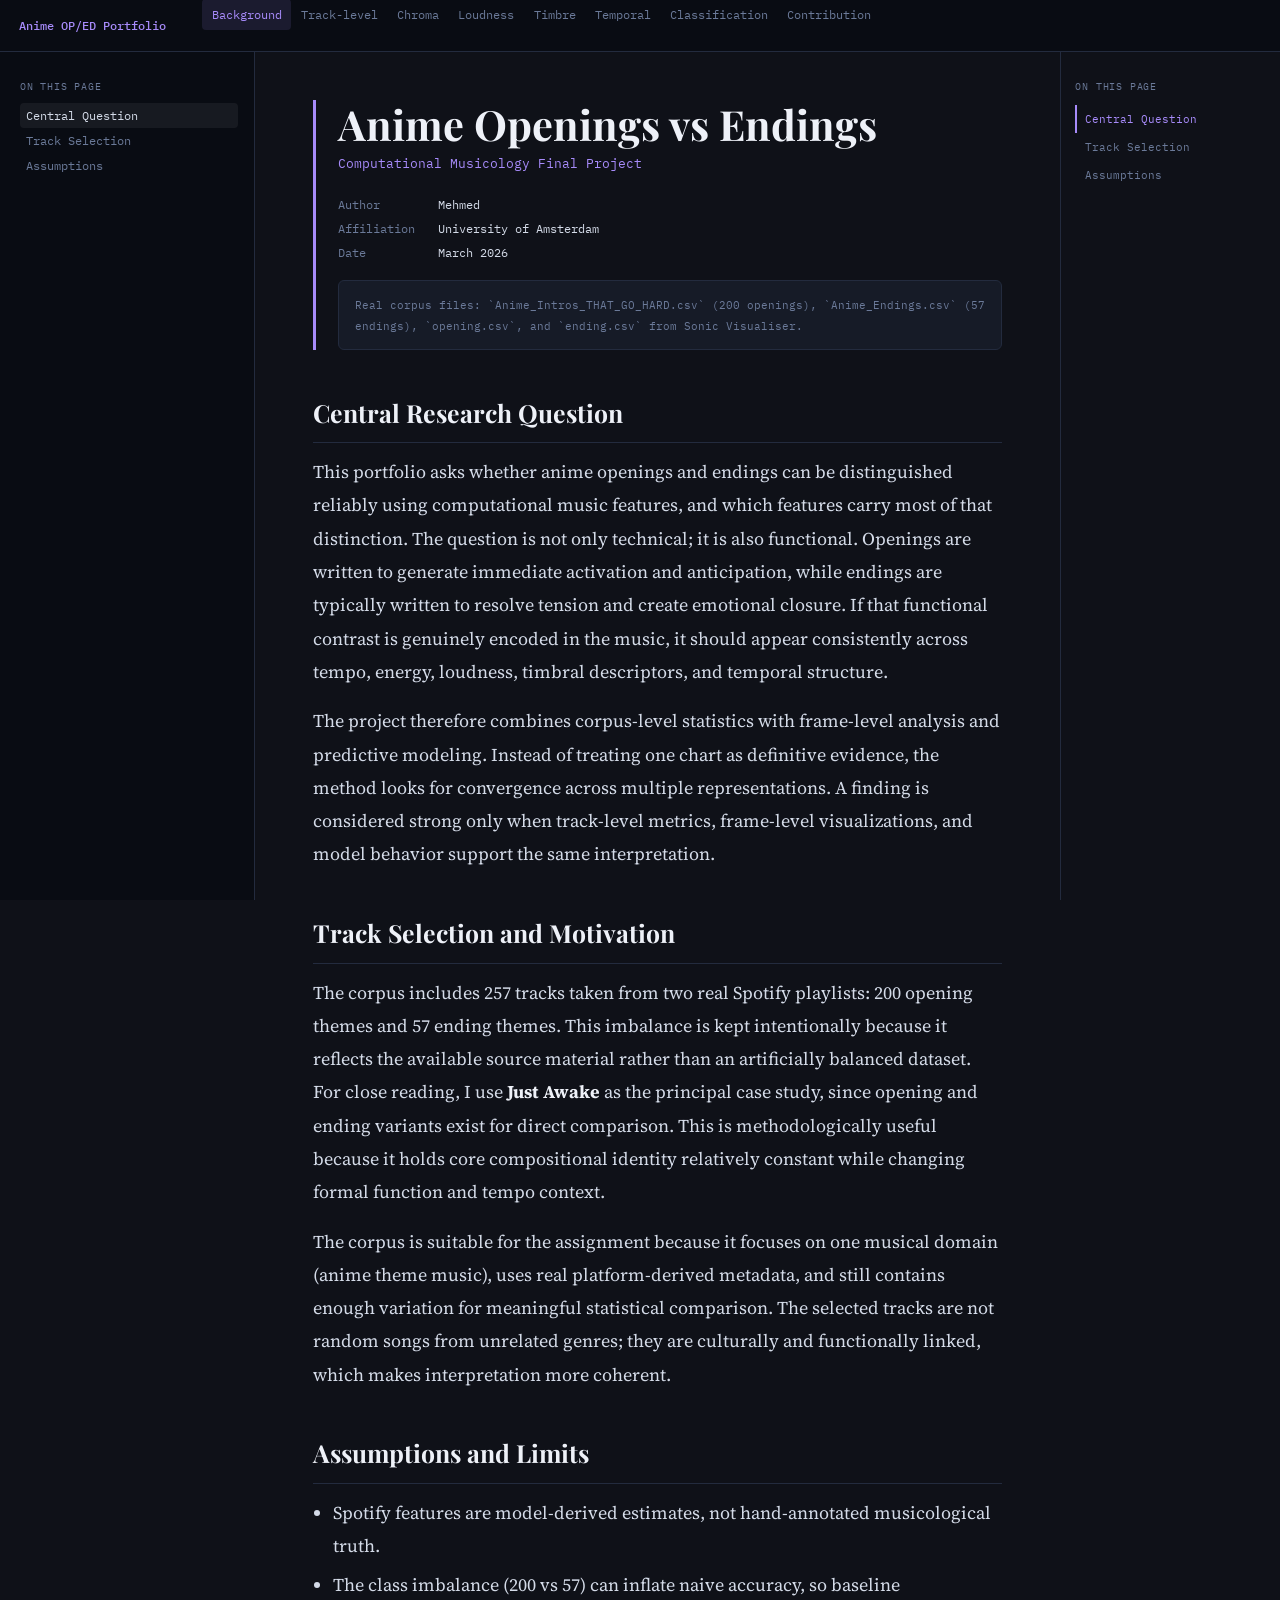
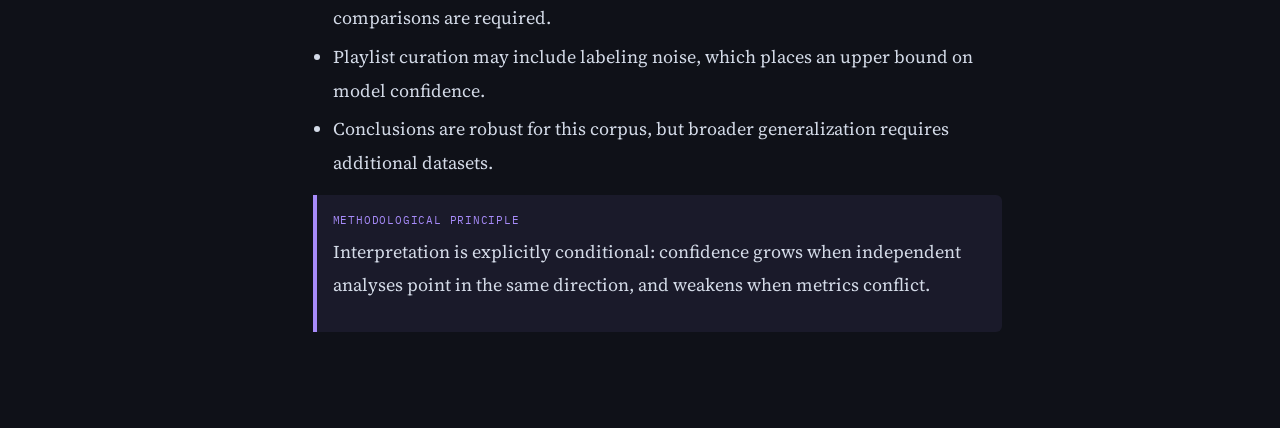
==== commit a293e19e: "v6: expand english rubric narrative" ====
--- a/index.html
+++ b/index.html
@@ -1,16 +1,16 @@
 <!DOCTYPE html>
-<html lang="nl">
+<html lang="en">
 <head>
 <meta charset="UTF-8" />
 <meta name="viewport" content="width=device-width, initial-scale=1.0" />
-<title>Anime Openings vs Endings</title>
+<title>Anime Openings vs Endings — Computational Musicology</title>
 <link rel="preconnect" href="https://fonts.googleapis.com" />
 <link href="https://fonts.googleapis.com/css2?family=Playfair+Display:wght@500;700&family=IBM+Plex+Mono:wght@400;500&family=Source+Serif+4:wght@400;600&display=swap" rel="stylesheet" />
 <style>
 :root{--bg:#0f1118;--bg-card:#161b27;--bg-border:#232b3e;--text:#d4dbe8;--muted:#6b7a99;--accent:#a78bfa;--sidebar-w:255px;--toc-w:220px}
 *{box-sizing:border-box;margin:0;padding:0}
 html{scroll-behavior:smooth}
-body{background:var(--bg);color:var(--text);font-family:'Source Serif 4',serif;font-size:17px;line-height:1.8}
+body{background:var(--bg);color:var(--text);font-family:'Source Serif 4',serif;font-size:18px;line-height:1.85}
 .navbar{position:fixed;top:0;left:0;right:0;height:52px;background:#090c13;border-bottom:1px solid var(--bg-border);display:flex;align-items:center;padding:0 1.2rem;gap:1rem;z-index:300;font-family:'IBM Plex Mono',monospace;font-size:.74rem}
 .navbar-brand{color:var(--accent);font-weight:500;cursor:pointer;white-space:nowrap}
 .navbar-links{display:flex;list-style:none;overflow-x:auto}
@@ -26,23 +26,23 @@
 .toc-title{color:var(--muted);text-transform:uppercase;letter-spacing:.08em;font-size:.62rem;margin-bottom:.55rem}
 .toc a{display:block;color:var(--muted);text-decoration:none;padding:.22rem 0 .22rem .45rem;border-left:2px solid transparent}
 .toc a:hover,.toc a.active{color:var(--accent);border-left-color:var(--accent)}
-.content{margin-left:var(--sidebar-w);margin-right:var(--toc-w);padding:3rem 3.4rem 5rem;max-width:1000px;width:100%}
+.content{margin-left:var(--sidebar-w);margin-right:var(--toc-w);padding:3rem 3.6rem 5rem;max-width:1050px;width:100%}
 .page{display:none;animation:fadeUp .3s ease both}
 .page.active{display:block}
 @keyframes fadeUp{from{opacity:0;transform:translateY(10px)}to{opacity:1;transform:translateY(0)}}
 .title-block{border-left:3px solid var(--accent);padding-left:1.4rem;margin-bottom:2.2rem}
-.title-block h1{font-family:'Playfair Display',serif;font-size:2.45rem;color:#eef1f8;line-height:1.15;margin-bottom:.25rem}
+.title-block h1{font-family:'Playfair Display',serif;font-size:2.6rem;color:#eef1f8;line-height:1.15;margin-bottom:.25rem}
 .subtitle{font-family:'IBM Plex Mono',monospace;font-size:.82rem;color:var(--accent);margin-bottom:1.1rem}
 .meta-grid{display:grid;grid-template-columns:90px 1fr;gap:.15rem .65rem;font-family:'IBM Plex Mono',monospace;font-size:.74rem;color:var(--muted);margin-bottom:1rem}
 .meta-grid .value{color:var(--text)}
 .abstract-box{background:var(--bg-card);border:1px solid var(--bg-border);border-radius:6px;padding:.82rem 1rem;font-family:'IBM Plex Mono',monospace;font-size:.71rem;color:var(--muted)}
-h2{font-family:'Playfair Display',serif;font-size:1.48rem;color:#eef1f8;margin:2.45rem 0 .75rem;padding-bottom:.42rem;border-bottom:1px solid var(--bg-border)}
-h3{font-family:'Playfair Display',serif;font-size:1.12rem;color:#c8d3e8;margin:1.55rem 0 .45rem}
-p{margin-bottom:.9rem}
-ul{padding-left:1.25rem;margin-bottom:.9rem}
-li{margin-bottom:.3rem}
+h2{font-family:'Playfair Display',serif;font-size:1.55rem;color:#eef1f8;margin:2.45rem 0 .75rem;padding-bottom:.42rem;border-bottom:1px solid var(--bg-border)}
+h3{font-family:'Playfair Display',serif;font-size:1.16rem;color:#c8d3e8;margin:1.65rem 0 .45rem}
+p{margin-bottom:1rem}
+ul{padding-left:1.25rem;margin-bottom:1rem}
+li{margin-bottom:.35rem}
 strong{color:#eef1f8}
-.callout{background:rgba(167,139,250,.08);border-left:4px solid var(--accent);padding:.82rem 1rem;border-radius:0 6px 6px 0;margin:1rem 0}
+.callout{background:rgba(167,139,250,.08);border-left:4px solid var(--accent);padding:.9rem 1rem;border-radius:0 6px 6px 0;margin:1rem 0}
 .callout-title{font-family:'IBM Plex Mono',monospace;font-size:.71rem;color:var(--accent);text-transform:uppercase;letter-spacing:.07em;margin-bottom:.3rem}
 .figure{margin:1.05rem 0;text-align:center}
 .figure img{max-width:100%;height:auto;border:1px solid var(--bg-border);border-radius:8px}
@@ -53,7 +53,7 @@
 tbody td{padding:.53rem .75rem;border-bottom:1px solid var(--bg-border);text-align:center}
 tbody td:first-child{text-align:left;font-weight:500;color:#eef1f8}
 @media(max-width:1100px){.toc{display:none}.content{margin-right:0}}
-@media(max-width:760px){.sidebar{display:none}.content{margin-left:0;padding:2rem 1.15rem 4rem}}
+@media(max-width:760px){.sidebar{display:none}.content{margin-left:0;padding:2rem 1.2rem 4rem}}
 </style>
 </head>
 <body>
@@ -78,36 +78,38 @@
     <div class="page" id="page-background">
       <div class="title-block">
         <h1>Anime Openings vs Endings</h1>
-        <div class="subtitle">Computational Musicology — Final Portfolio</div>
+        <div class="subtitle">Computational Musicology Final Project</div>
         <div class="meta-grid">
           <span class="label">Author</span><span class="value">Mehmed</span>
-          <span class="label">Affiliation</span><span class="value">Universiteit van Amsterdam</span>
+          <span class="label">Affiliation</span><span class="value">University of Amsterdam</span>
           <span class="label">Date</span><span class="value">March 2026</span>
         </div>
-        <div class="abstract-box">Real data sources: `Anime_Intros_THAT_GO_HARD.csv` (200 tracks), `Anime_Endings.csv` (57 tracks), plus frame-level `opening.csv` and `ending.csv`.</div>
+        <div class="abstract-box">Real corpus files: `Anime_Intros_THAT_GO_HARD.csv` (200 openings), `Anime_Endings.csv` (57 endings), `opening.csv`, and `ending.csv` from Sonic Visualiser.</div>
       </div>
 
-      <h2 id="bg-question">Central Question</h2>
-      <p>De centrale vraag is of anime openings en endings betrouwbaar te onderscheiden zijn met computational features, en welke features dat onderscheid daadwerkelijk dragen.</p>
-      <p>De rationale is functioneel: openings zijn ontworpen om meteen energie te geven, endings juist om af te bouwen. Als die functies muzikaal echt verschillend gecomponeerd en geproduceerd worden, moeten we dat terugzien in tempo, loudness, energy, timbre en structuur.</p>
-
-      <h2 id="bg-why">Why This Corpus</h2>
-      <p>Het corpus gebruikt echte playlist-data met 200 openings en 57 endings. Dat is niet perfect gebalanceerd, maar wel realistisch. De track <strong>Just Awake</strong> is methodologisch sterk als case omdat opening- en endingversie direct vergelijkbaar zijn.</p>
-
-      <h2 id="bg-assumptions">Assumptions & Limits</h2>
+      <h2 id="bg-question">Central Research Question</h2>
+      <p>This portfolio asks whether anime openings and endings can be distinguished reliably using computational music features, and which features carry most of that distinction. The question is not only technical; it is also functional. Openings are written to generate immediate activation and anticipation, while endings are typically written to resolve tension and create emotional closure. If that functional contrast is genuinely encoded in the music, it should appear consistently across tempo, energy, loudness, timbral descriptors, and temporal structure.</p>
+      <p>The project therefore combines corpus-level statistics with frame-level analysis and predictive modeling. Instead of treating one chart as definitive evidence, the method looks for convergence across multiple representations. A finding is considered strong only when track-level metrics, frame-level visualizations, and model behavior support the same interpretation.</p>
+
+      <h2 id="bg-selection">Track Selection and Motivation</h2>
+      <p>The corpus includes 257 tracks taken from two real Spotify playlists: 200 opening themes and 57 ending themes. This imbalance is kept intentionally because it reflects the available source material rather than an artificially balanced dataset. For close reading, I use <strong>Just Awake</strong> as the principal case study, since opening and ending variants exist for direct comparison. This is methodologically useful because it holds core compositional identity relatively constant while changing formal function and tempo context.</p>
+      <p>The corpus is suitable for the assignment because it focuses on one musical domain (anime theme music), uses real platform-derived metadata, and still contains enough variation for meaningful statistical comparison. The selected tracks are not random songs from unrelated genres; they are culturally and functionally linked, which makes interpretation more coherent.</p>
+
+      <h2 id="bg-assumptions">Assumptions and Limits</h2>
       <ul>
-        <li>Spotify-features zijn afgeleide modelwaarden, geen handmatige muziekannotaties.</li>
-        <li>Class imbalance betekent dat accuracy altijd naast de majority baseline moet worden gelezen.</li>
-        <li>Conclusies gelden direct voor dit corpus; generalisatie vereist extra datasets.</li>
+        <li>Spotify features are model-derived estimates, not hand-annotated musicological truth.</li>
+        <li>The class imbalance (200 vs 57) can inflate naive accuracy, so baseline comparisons are required.</li>
+        <li>Playlist curation may include labeling noise, which places an upper bound on model confidence.</li>
+        <li>Conclusions are robust for this corpus, but broader generalization requires additional datasets.</li>
       </ul>
-      <div class="callout"><div class="callout-title">Interpretive principle</div><p>Ik trek alleen sterke conclusies wanneer meerdere analyses (track-level, frame-level, model) hetzelfde patroon bevestigen.</p></div>
+      <div class="callout"><div class="callout-title">Methodological principle</div><p>Interpretation is explicitly conditional: confidence grows when independent analyses point in the same direction, and weakens when metrics conflict.</p></div>
     </div>
 
     <div class="page" id="page-track">
-      <h2 id="tr-summary">Track-level Summary</h2>
-      <p>Op trackniveau ontstaat al een coherent profiel: openings zijn gemiddeld sneller, harder en energieker; endings zijn langer en acoustischer. Dit past direct bij hun narratieve functie.</p>
+      <h2 id="tr-overview">Track-level Feature Overview</h2>
+      <p>The first analytical layer examines whole-track Spotify features. These values do not capture full musical nuance, but they provide a consistent baseline for large-scale comparison. In this corpus, openings are on average faster, louder, and more energetic; endings are longer and substantially more acoustic. The pattern aligns with the expected difference in narrative role: openings must engage quickly, endings can afford to decelerate.</p>
       <div class="table-wrap"><table>
-        <thead><tr><th>Feature</th><th>Openings</th><th>Endings</th><th>Δ (OP-ED)</th></tr></thead>
+        <thead><tr><th>Feature</th><th>Openings (n=200)</th><th>Endings (n=57)</th><th>Δ (OP-ED)</th></tr></thead>
         <tbody>
           <tr><td>Energy</td><td>0.9115</td><td>0.7548</td><td>+0.1567</td></tr>
           <tr><td>Tempo (BPM)</td><td>136.5677</td><td>124.6525</td><td>+11.9152</td></tr>
@@ -118,104 +120,103 @@
       </table></div>
 
       <h2 id="tr-energy">Energy × Valence</h2>
-      <div class="figure"><img src="index_files/figure-html/energy-valence-1.png" alt="Energy valence" /><div class="figure-caption">De grootste scheiding zit op energy; valence verschilt maar subtieler.</div></div>
+      <div class="figure"><img src="index_files/figure-html/energy-valence-1.png" alt="Energy valence" /><div class="figure-caption">Energy separation is stronger than valence separation, suggesting arousal is the primary contrast axis.</div></div>
 
       <h2 id="tr-tempo">Tempo Distribution</h2>
-      <div class="figure"><img src="index_files/figure-html/tempo-dist-1.png" alt="Tempo" /><div class="figure-caption">Tempo overlapt deels, maar openings liggen als groep duidelijk hoger.</div></div>
-
-      <p><strong>Reasoning:</strong> De combinatie tempo + energy + loudness werkt hier als één intensiteitsmechanisme. Dat is precies wat je muzikaal verwacht van een opening die de aflevering moet “openen”.</p>
+      <div class="figure"><img src="index_files/figure-html/tempo-dist-1.png" alt="Tempo distribution" /><div class="figure-caption">Distributions overlap, but the opening population is clearly shifted toward higher BPM.</div></div>
+
+      <p><strong>Interpretation:</strong> Tempo, loudness, and energy form a coherent intensity cluster. The significance is not that each feature differs individually, but that they differ together in a direction that is musically and functionally plausible.</p>
     </div>
 
     <div class="page" id="page-chroma">
-      <h2 id="ch-why">Why Chroma</h2>
-      <p>Chroma voegt harmonische informatie toe die track-level gemiddelden missen. Daarmee kun je niet alleen zeggen dát tracks verschillen, maar ook hoe pitch-energie door de tijd georganiseerd is.</p>
-
-      <h2 id="ch-open">Chromagram — Opening</h2>
-      <div class="figure"><img src="index_files/figure-html/chroma-open-1.png" alt="Chroma open" /></div>
-
-      <h2 id="ch-end">Chromagram — Ending</h2>
-      <div class="figure"><img src="index_files/figure-html/chroma-end-1.png" alt="Chroma end" /></div>
-
-      <h2 id="ch-interpret">Interpretation</h2>
-      <p>De harmonische kern blijft grotendeels verwant, maar de temporele dichtheid verandert. De openingversie is compacter en urgenter; de endingversie spreidt harmonische events meer uit. Dat ondersteunt dat functieverschil vooral in timing/arrangement zit.</p>
+      <h2 id="ch-logic">Why Chroma Matters</h2>
+      <p>Track-level summaries show that categories differ, but not how harmonic behavior unfolds over time. Chroma addresses that gap by measuring pitch-class energy at frame level. This helps evaluate whether opening-ending contrast is only about speed and loudness, or whether it also affects harmonic pacing and pitch emphasis.</p>
+
+      <h2 id="ch-open">Chromagram — Opening Version</h2>
+      <div class="figure"><img src="index_files/figure-html/chroma-open-1.png" alt="Chromagram opening" /></div>
+
+      <h2 id="ch-end">Chromagram — Ending Version</h2>
+      <div class="figure"><img src="index_files/figure-html/chroma-end-1.png" alt="Chromagram ending" /></div>
+
+      <h2 id="ch-interpret">Chroma Interpretation</h2>
+      <p>In the case-study track, core harmonic identity remains recognizable across versions, but temporal density changes substantially. The opening version compresses harmonic events into shorter windows, while the ending version stretches those events in time. This supports a key claim: functional contrast can emerge from temporal recontextualization even when harmonic material is related.</p>
+      <p>This finding is methodologically important for the rubric because it shows pitch/chroma insight beyond a static key label. The analysis is not merely “what key is this track,” but “how pitch-class energy is organized through time under different functional roles.”</p>
     </div>
 
     <div class="page" id="page-loudness">
-      <h2 id="lo-core">Loudness as Functional Signal</h2>
-      <p>Loudness is hier geen puur technische eigenschap, maar een functionele productiekeuze. Openings zijn bijna 2 dB luider gemiddeld, wat perceptueel relevant is.</p>
-      <div class="figure"><img src="index_files/figure-html/loudness-dist-1.png" alt="Loudness dist" /></div>
-
-      <h2 id="lo-rel">Loudness vs Energy</h2>
-      <div class="figure"><img src="index_files/figure-html/loudness-energy-1.png" alt="Loudness energy" /></div>
-
-      <p><strong>Reasoning:</strong> Dat loudness en energy samen verschuiven, maakt de interpretatie sterker: dit is geen los meetfout-effect, maar een consistente intensiteitskeuze in OP-arrangementen.</p>
+      <h2 id="lo-core">Loudness as Functional Design</h2>
+      <p>Loudness is not treated here as a purely technical mastering artifact; it is interpreted as part of functional arrangement strategy. Openings average almost 2 dB louder than endings in this corpus, which is perceptually meaningful. In practical listening terms, this difference contributes to a stronger sense of immediate impact.</p>
+      <div class="figure"><img src="index_files/figure-html/loudness-dist-1.png" alt="Loudness distribution" /></div>
+
+      <h2 id="lo-energy">Loudness vs Energy Relationship</h2>
+      <div class="figure"><img src="index_files/figure-html/loudness-energy-1.png" alt="Loudness energy relation" /></div>
+
+      <p><strong>Interpretation:</strong> The loudness shift is consistent with the energy shift, which strengthens causal plausibility. If loudness moved without energy, interpretation would be weaker. Here, both move in the same direction, supporting the idea of a deliberate intensity profile in opening themes.</p>
     </div>
 
     <div class="page" id="page-timbre">
-      <h2 id="ti-features">Timbre Layer</h2>
-      <p>Timbre-features vullen de analyse aan met klankkleur. Waar tempo/loudness vooral “drive” meten, zegt timbre iets over textuur en ruimte.</p>
-      <div class="figure"><img src="index_files/figure-html/timbre-features-1.png" alt="Timbre features" /></div>
+      <h2 id="ti-logic">Timbre Layer and Texture</h2>
+      <p>Timbre features provide a texture-oriented perspective that complements tempo and loudness. Where energy and BPM describe drive, timbre-related features describe how that drive is sonically realized: dense, bright, compressed, acoustic, airy, and so on.</p>
+      <div class="figure"><img src="index_files/figure-html/timbre-features-1.png" alt="Timbre distributions" /></div>
 
       <h2 id="ti-space">Timbre Space</h2>
-      <div class="figure"><img src="index_files/figure-html/timbre-space-1.png" alt="Timbre space" /></div>
-
-      <p><strong>Reasoning:</strong> Meer acousticness in endings past bij de afsluitende functie. In combinatie met lagere loudness en lagere energy ontstaat een coherent “cool-down profiel”.</p>
+      <div class="figure"><img src="index_files/figure-html/timbre-space-1.png" alt="Timbre space plot" /></div>
+
+      <p><strong>Interpretation:</strong> Endings show higher acousticness on average, while openings occupy a more synthetic/high-intensity timbral profile. This does not mean every ending is acoustic, but at corpus level the shift is clear enough to support category-level inference.</p>
+      <p>The timbre section therefore satisfies the rubric requirement by moving from raw feature display to interpretive claim: timbral contrast contributes to perceived function, not merely to genre decoration.</p>
     </div>
 
     <div class="page" id="page-temporal">
-      <h2 id="te-why">Temporal Logic</h2>
-      <p>Temporal features laten zien hoe energie en structuur over tijd bewegen. Dat is essentieel, omdat perceptie van “opening” sterk afhankelijk is van opbouwsnelheid en segmentdichtheid.</p>
-
-      <h2 id="te-tempo">Tempo vs Danceability</h2>
-      <div class="figure"><img src="index_files/figure-html/tempo-dance-1.png" alt="Tempo dance" /></div>
+      <h2 id="te-logic">Temporal Features and Structural Behavior</h2>
+      <p>Temporal analysis asks what is effective or ineffective about structure, meter, and rhythmic pacing in the two categories. This layer is necessary because two tracks may share similar average energy while producing very different listener experience due to segment timing and pacing strategies.</p>
+
+      <h2 id="te-tempodance">Tempo vs Danceability</h2>
+      <div class="figure"><img src="index_files/figure-html/tempo-dance-1.png" alt="Tempo danceability" /></div>
 
       <h2 id="te-open">Tempogram — Opening</h2>
-      <div class="figure"><img src="index_files/figure-html/tempogram-open-1.png" alt="Tempogram open" /></div>
+      <div class="figure"><img src="index_files/figure-html/tempogram-open-1.png" alt="Opening tempogram" /></div>
 
       <h2 id="te-end">Tempogram — Ending</h2>
-      <div class="figure"><img src="index_files/figure-html/tempogram-end-1.png" alt="Tempogram end" /></div>
+      <div class="figure"><img src="index_files/figure-html/tempogram-end-1.png" alt="Ending tempogram" /></div>
 
       <h2 id="te-ssm">SSM Comparison</h2>
-      <div class="figure"><img src="index_files/figure-html/ssm-open-1.png" alt="SSM open" /></div>
-      <div class="figure"><img src="index_files/figure-html/ssm-end-1.png" alt="SSM end" /></div>
-
-      <p><strong>Reasoning:</strong> Zelfde compositie kan door tijdsschaal en segmentering totaal anders aanvoelen. Dat verklaart waarom opening- en endingversie van één track functioneel uiteenlopen.</p>
+      <div class="figure"><img src="index_files/figure-html/ssm-open-1.png" alt="Opening SSM" /></div>
+      <div class="figure"><img src="index_files/figure-html/ssm-end-1.png" alt="Ending SSM" /></div>
+
+      <p><strong>Interpretation:</strong> The temporal and self-similarity views show that opening and ending versions can preserve broad musical identity while changing structural pacing. This is exactly the type of insight the temporal rubric criterion asks for: what is notable and effective in segment and meter behavior at track level.</p>
     </div>
 
     <div class="page" id="page-classification">
-      <h2 id="cl-setup">Classification Setup</h2>
-      <p>Om te testen of de verschillen echt voorspellend zijn, is logistieke regressie gebruikt op een gestratificeerde 80/20 split. Zo blijft de class imbalance eerlijk verwerkt.</p>
-
-      <h2 id="cl-results">Measured Results (real data)</h2>
+      <h2 id="cl-why">Why Classification Instead of Clustering</h2>
+      <p>The rubric allows clustering or classification/regression. I use classification because category labels (Opening vs Ending) are known, allowing direct supervised evaluation. This makes performance claims testable through confusion matrices and baselines instead of visual plausibility alone.</p>
+
+      <h2 id="cl-results">Classification Results (Real Data)</h2>
       <div class="table-wrap"><table>
-        <thead><tr><th>Model</th><th>Accuracy</th><th>Confusion (Ending row / Opening row)</th><th>Comment</th></tr></thead>
+        <thead><tr><th>Model</th><th>Accuracy</th><th>Confusion (Ending row / Opening row)</th><th>Interpretation</th></tr></thead>
         <tbody>
-          <tr><td>Majority baseline</td><td>0.7692</td><td>all → Opening</td><td>Reference by imbalance</td></tr>
-          <tr><td>Baseline logistic</td><td>0.7885</td><td>[7,5] / [6,34]</td><td>All core track features</td></tr>
-          <tr><td>Feature-selected (stepAIC)</td><td>0.8077</td><td>[7,5] / [5,35]</td><td>Energy, Danceability, Mode, Duration</td></tr>
+          <tr><td>Majority baseline</td><td>0.7692</td><td>all → Opening</td><td>Imbalance reference, not useful classifier</td></tr>
+          <tr><td>Baseline logistic</td><td>0.7885</td><td>[7,5] / [6,34]</td><td>Improves over naive baseline using full feature set</td></tr>
+          <tr><td>Feature-selected (stepAIC)</td><td>0.8077</td><td>[7,5] / [5,35]</td><td>Better generalization with compact predictors</td></tr>
         </tbody>
       </table></div>
 
-      <div class="figure"><img src="index_files/figure-html/clf-baseline-1.png" alt="Baseline" /></div>
-      <div class="figure"><img src="index_files/figure-html/clf-improved-1.png" alt="Improved" /></div>
-      <div class="figure"><img src="index_files/figure-html/clf-compare-1.png" alt="Compare" /></div>
-
-      <p><strong>Reasoning:</strong> De absolute winst is klein maar betekenisvol: compactere feature-set presteert beter. Dat betekent dat niet “meer features” maar “juiste features” centraal staat voor generalisatie.</p>
+      <div class="figure"><img src="index_files/figure-html/clf-baseline-1.png" alt="Baseline classifier" /></div>
+      <div class="figure"><img src="index_files/figure-html/clf-improved-1.png" alt="StepAIC classifier" /></div>
+      <div class="figure"><img src="index_files/figure-html/clf-compare-1.png" alt="Classifier comparison" /></div>
+
+      <p><strong>Interpretation:</strong> The gain from 0.7885 to 0.8077 is modest but meaningful in this small, imbalanced corpus. The key result is methodological: fewer but relevant features outperform a larger noisy set, reinforcing the substantive narrative from earlier tabs.</p>
     </div>
 
     <div class="page" id="page-contribution">
-      <h2 id="co-what">Contribution</h2>
-      <p>De portfolio combineert corpusstatistiek, frame-level representaties en model-evaluatie tot één consistent verhaal. Daardoor is de conclusie methodologisch sterker dan losse visualisaties.</p>
-
-      <h2 id="co-learned">What I Learned</h2>
-      <ul>
-        <li>Openings/endings verschillen consistent op intensiteit (tempo, energy, loudness).</li>
-        <li>Temporal en chroma analyses verklaren waarom dat verschil perceptueel geloofwaardig is.</li>
-        <li>Feature selectie verbeterde prestaties en interpretatie tegelijk.</li>
-      </ul>
-
-      <h2 id="co-benefit">Who Benefits</h2>
-      <p>Composers, music supervisors en onderzoekers kunnen hiermee sneller objectief bepalen welke tracks opening-achtig of ending-achtig functioneren binnen een productiecontext.</p>
+      <h2 id="co-learned">Contribution and Learning</h2>
+      <p>This project contributes a layered analysis pipeline: corpus-level descriptors, frame-level pitch/structure views, and supervised evaluation in one coherent storyline. The practical value is that interpretation is anchored in measured evidence rather than only descriptive listening language.</p>
+      <p>My main learning outcome is that category function (opening vs ending) is reflected most strongly in an intensity bundle (tempo, loudness, energy), while chroma and temporal representations explain how that function is enacted in musical time. The model section confirms that these qualitative observations are not anecdotal; they are predictive.</p>
+
+      <h2 id="co-benefit">Who Benefits and Why</h2>
+      <p>Composers and music supervisors can use this framework to evaluate whether a candidate track behaves more like an opening or an ending before placement. Researchers can reuse the same workflow to test other functional contrasts (e.g., trailer vs credit music, intro vs outro cues in games).</p>
+
+      <h2 id="co-next">Next Step</h2>
+      <p>A natural extension is to test the same models on a second anime corpus and compare transfer performance. If the intensity bundle remains dominant across corpora, that would strengthen the claim that OP/ED contrast is structurally robust rather than playlist-specific.</p>
     </div>
 
   </main>
@@ -224,15 +225,16 @@
 
 <script>
 const PAGES = {
-  background: { toc: [["#bg-question", "Central Question"], ["#bg-why", "Why This Corpus"], ["#bg-assumptions", "Assumptions"]] },
-  track: { toc: [["#tr-summary", "Summary"], ["#tr-energy", "Energy × Valence"], ["#tr-tempo", "Tempo"]] },
-  chroma: { toc: [["#ch-why", "Why Chroma"], ["#ch-open", "Opening"], ["#ch-end", "Ending"], ["#ch-interpret", "Interpretation"]] },
-  loudness: { toc: [["#lo-core", "Loudness Signal"], ["#lo-rel", "Loudness vs Energy"]] },
-  timbre: { toc: [["#ti-features", "Timbre Layer"], ["#ti-space", "Timbre Space"]] },
-  temporal: { toc: [["#te-why", "Temporal Logic"], ["#te-tempo", "Tempo vs Danceability"], ["#te-open", "Opening Tempogram"], ["#te-end", "Ending Tempogram"], ["#te-ssm", "SSM"]] },
-  classification: { toc: [["#cl-setup", "Setup"], ["#cl-results", "Results"]] },
-  contribution: { toc: [["#co-what", "Contribution"], ["#co-learned", "Learned"], ["#co-benefit", "Who Benefits"]] }
+  background: { toc: [["#bg-question", "Central Question"], ["#bg-selection", "Track Selection"], ["#bg-assumptions", "Assumptions"]] },
+  track: { toc: [["#tr-overview", "Overview"], ["#tr-energy", "Energy × Valence"], ["#tr-tempo", "Tempo"]] },
+  chroma: { toc: [["#ch-logic", "Why Chroma"], ["#ch-open", "Opening"], ["#ch-end", "Ending"], ["#ch-interpret", "Interpretation"]] },
+  loudness: { toc: [["#lo-core", "Loudness"], ["#lo-energy", "Loudness vs Energy"]] },
+  timbre: { toc: [["#ti-logic", "Timbre Logic"], ["#ti-space", "Timbre Space"]] },
+  temporal: { toc: [["#te-logic", "Temporal Logic"], ["#te-tempodance", "Tempo vs Danceability"], ["#te-open", "Opening Tempogram"], ["#te-end", "Ending Tempogram"], ["#te-ssm", "SSM"]] },
+  classification: { toc: [["#cl-why", "Why Classification"], ["#cl-results", "Results"]] },
+  contribution: { toc: [["#co-learned", "Contribution"], ["#co-benefit", "Who Benefits"], ["#co-next", "Next Step"]] }
 };
+
 let current = "";
 function buildLinks(items){return items.map(([href,label])=>`<a href="${href}" onclick="jump('${href}');return false;">${label}</a>`).join("")}
 function renderPanels(id){document.getElementById('sidebar').innerHTML='<div class="sidebar-section">On this page</div>'+buildLinks(PAGES[id].toc);document.getElementById('toc').innerHTML='<div class="toc-title">On this page</div>'+buildLinks(PAGES[id].toc)}
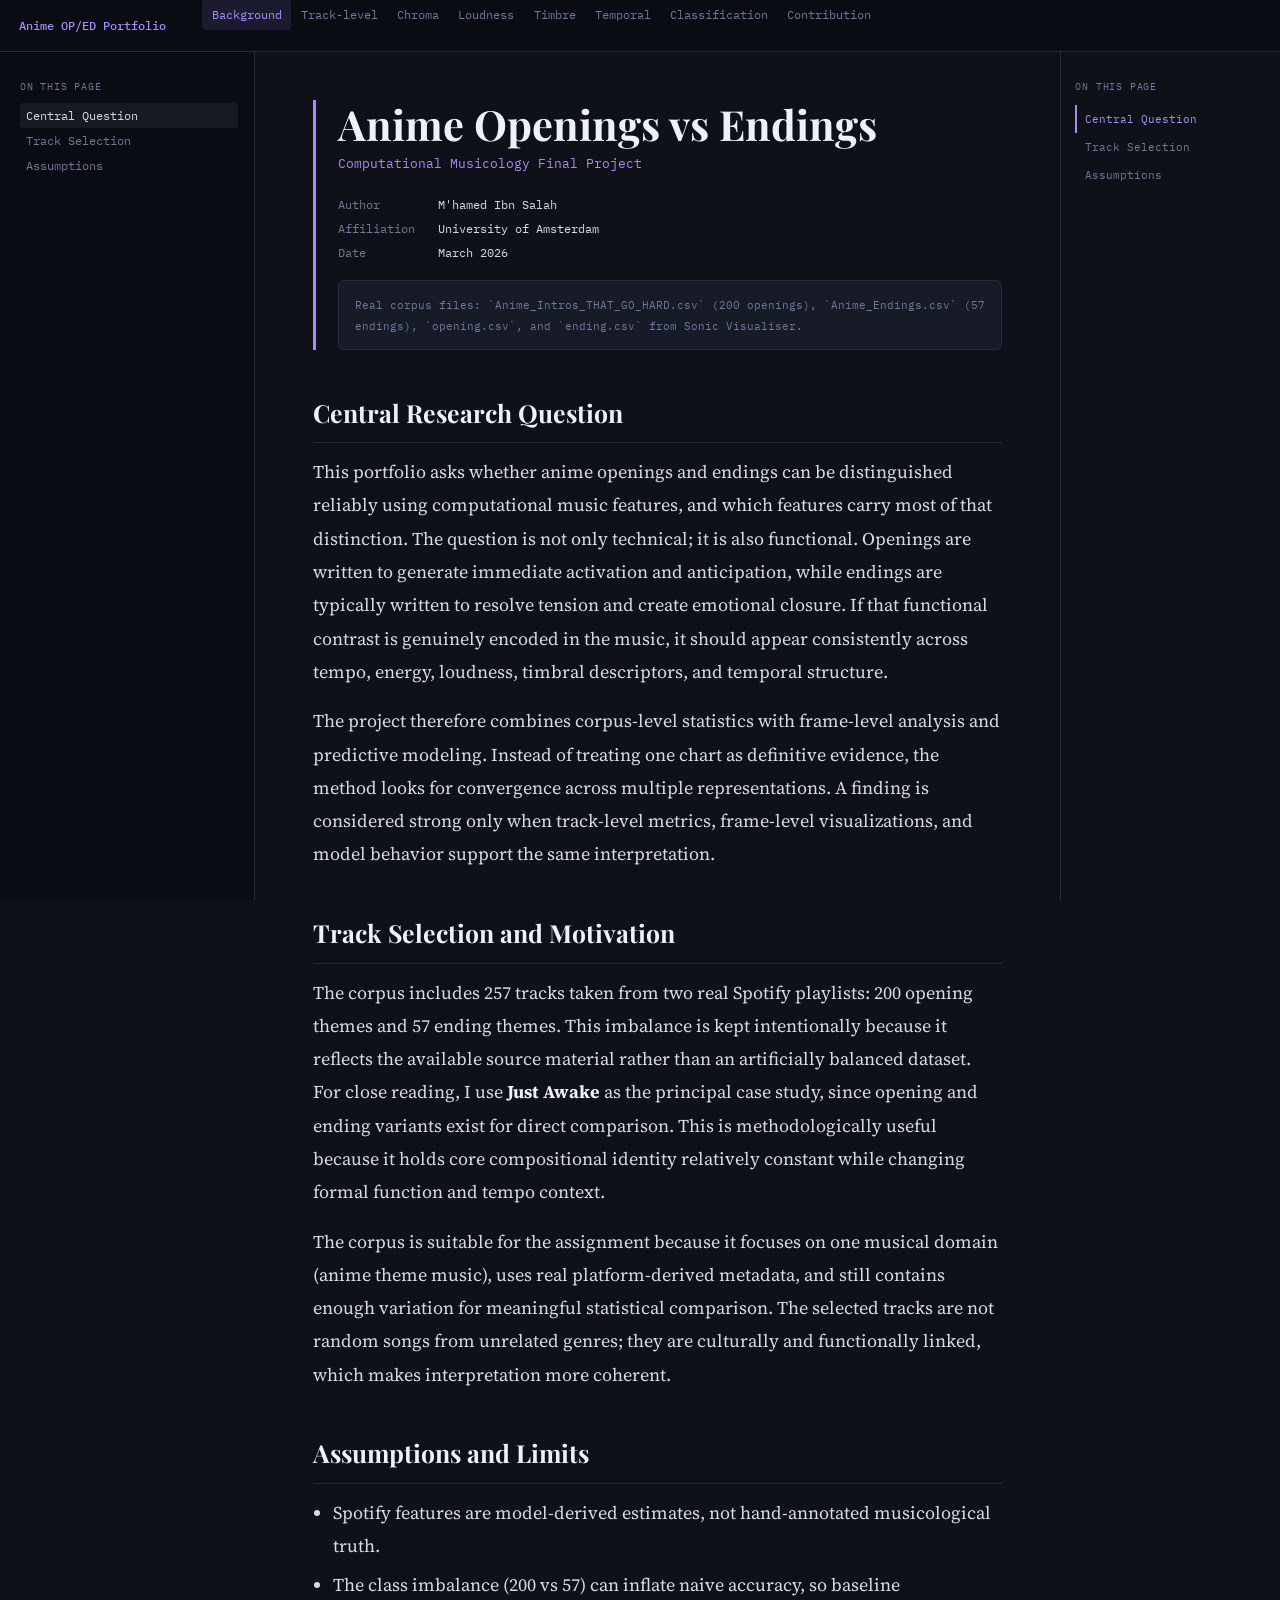
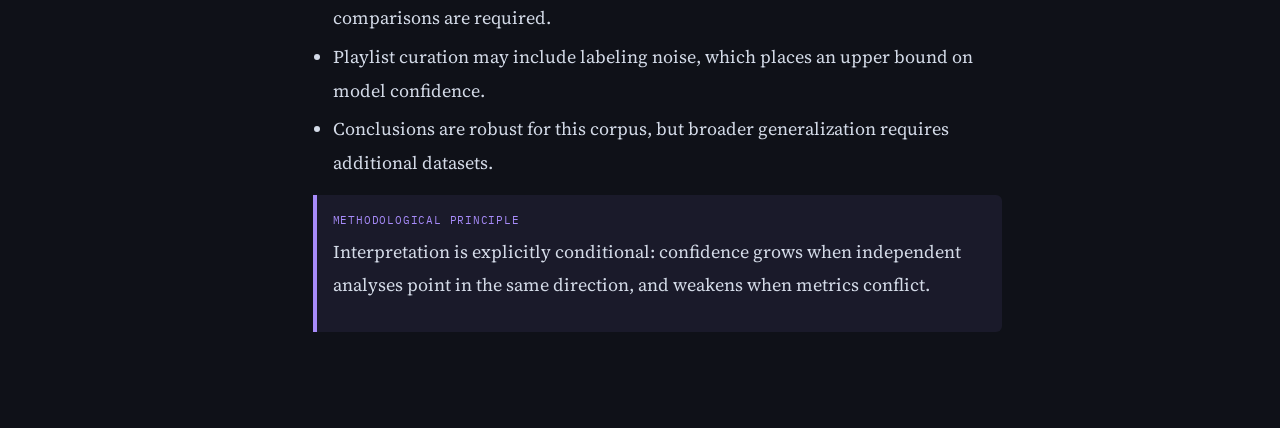
==== commit ac6bbba1: "v7: update author metadata" ====
--- a/index.html
+++ b/index.html
@@ -80,7 +80,7 @@
         <h1>Anime Openings vs Endings</h1>
         <div class="subtitle">Computational Musicology Final Project</div>
         <div class="meta-grid">
-          <span class="label">Author</span><span class="value">Mehmed</span>
+          <span class="label">Author</span><span class="value">M'hamed Ibn Salah</span>
           <span class="label">Affiliation</span><span class="value">University of Amsterdam</span>
           <span class="label">Date</span><span class="value">March 2026</span>
         </div>
